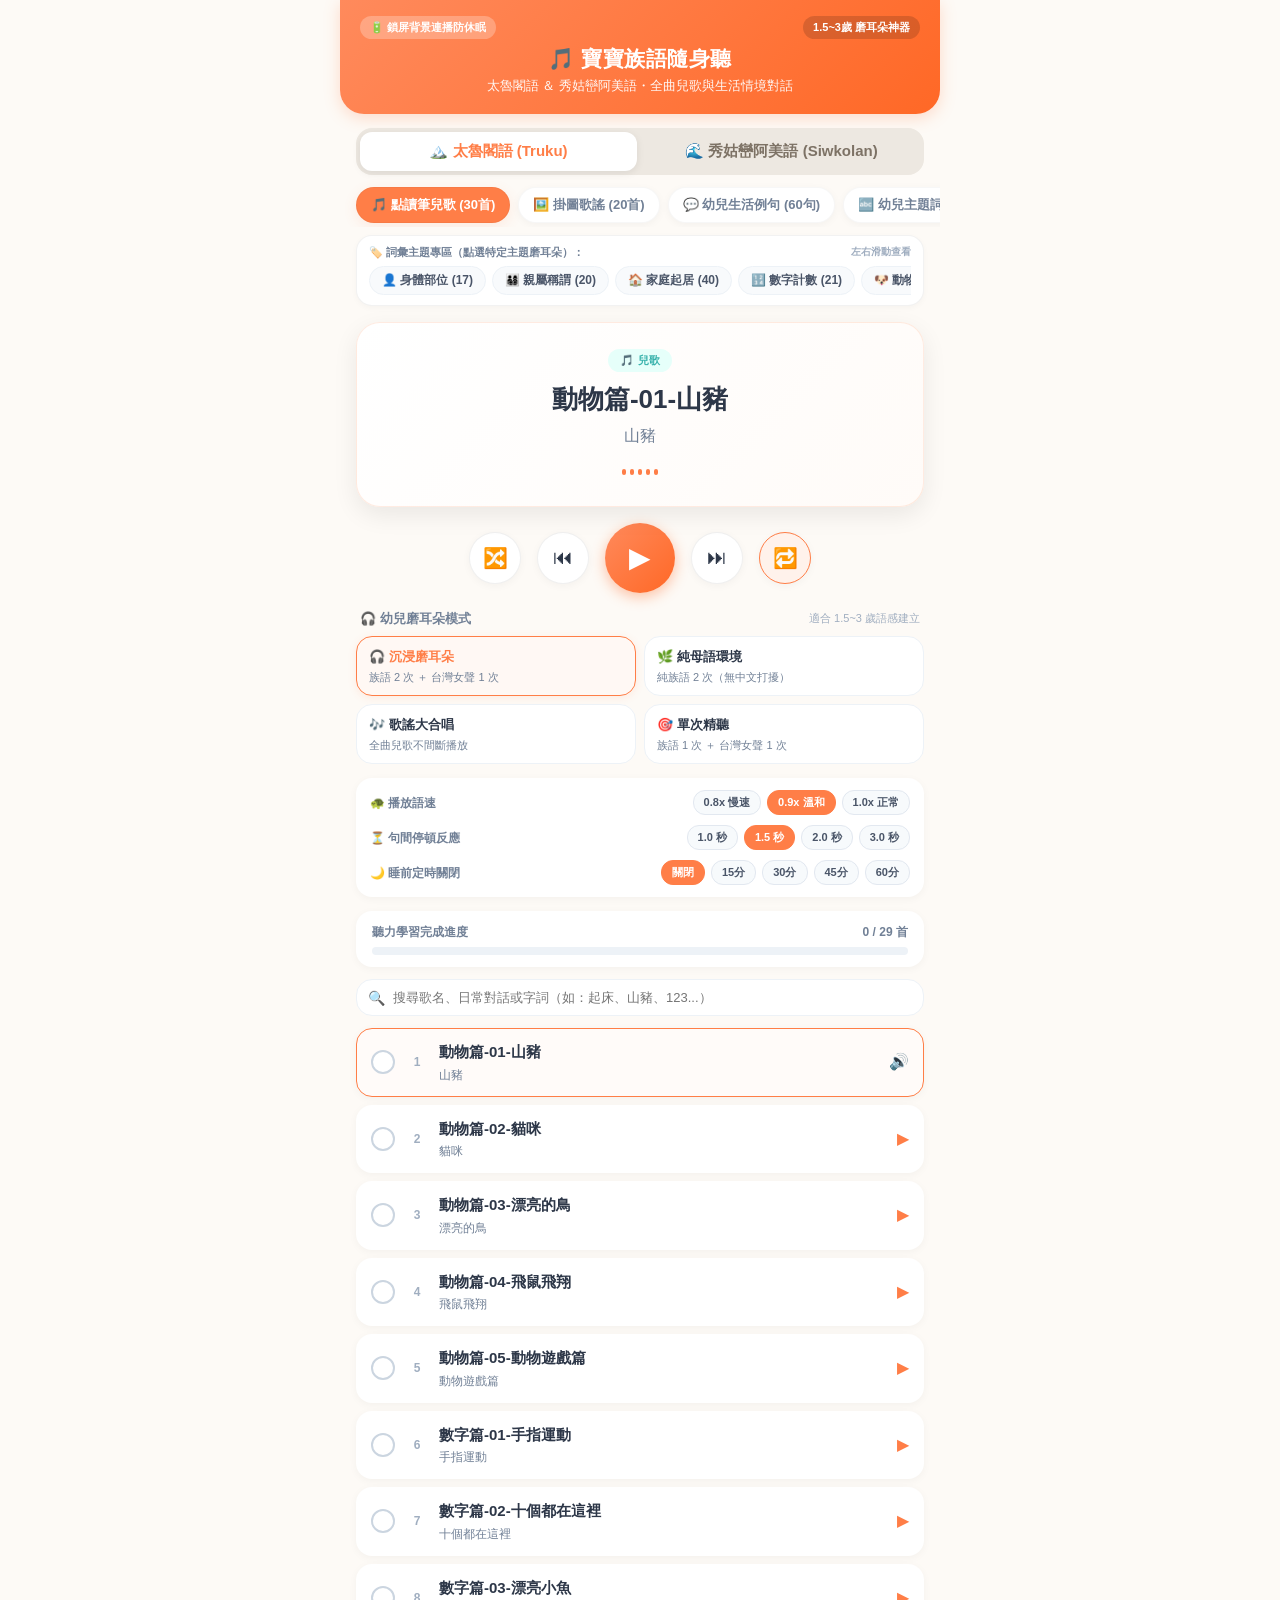
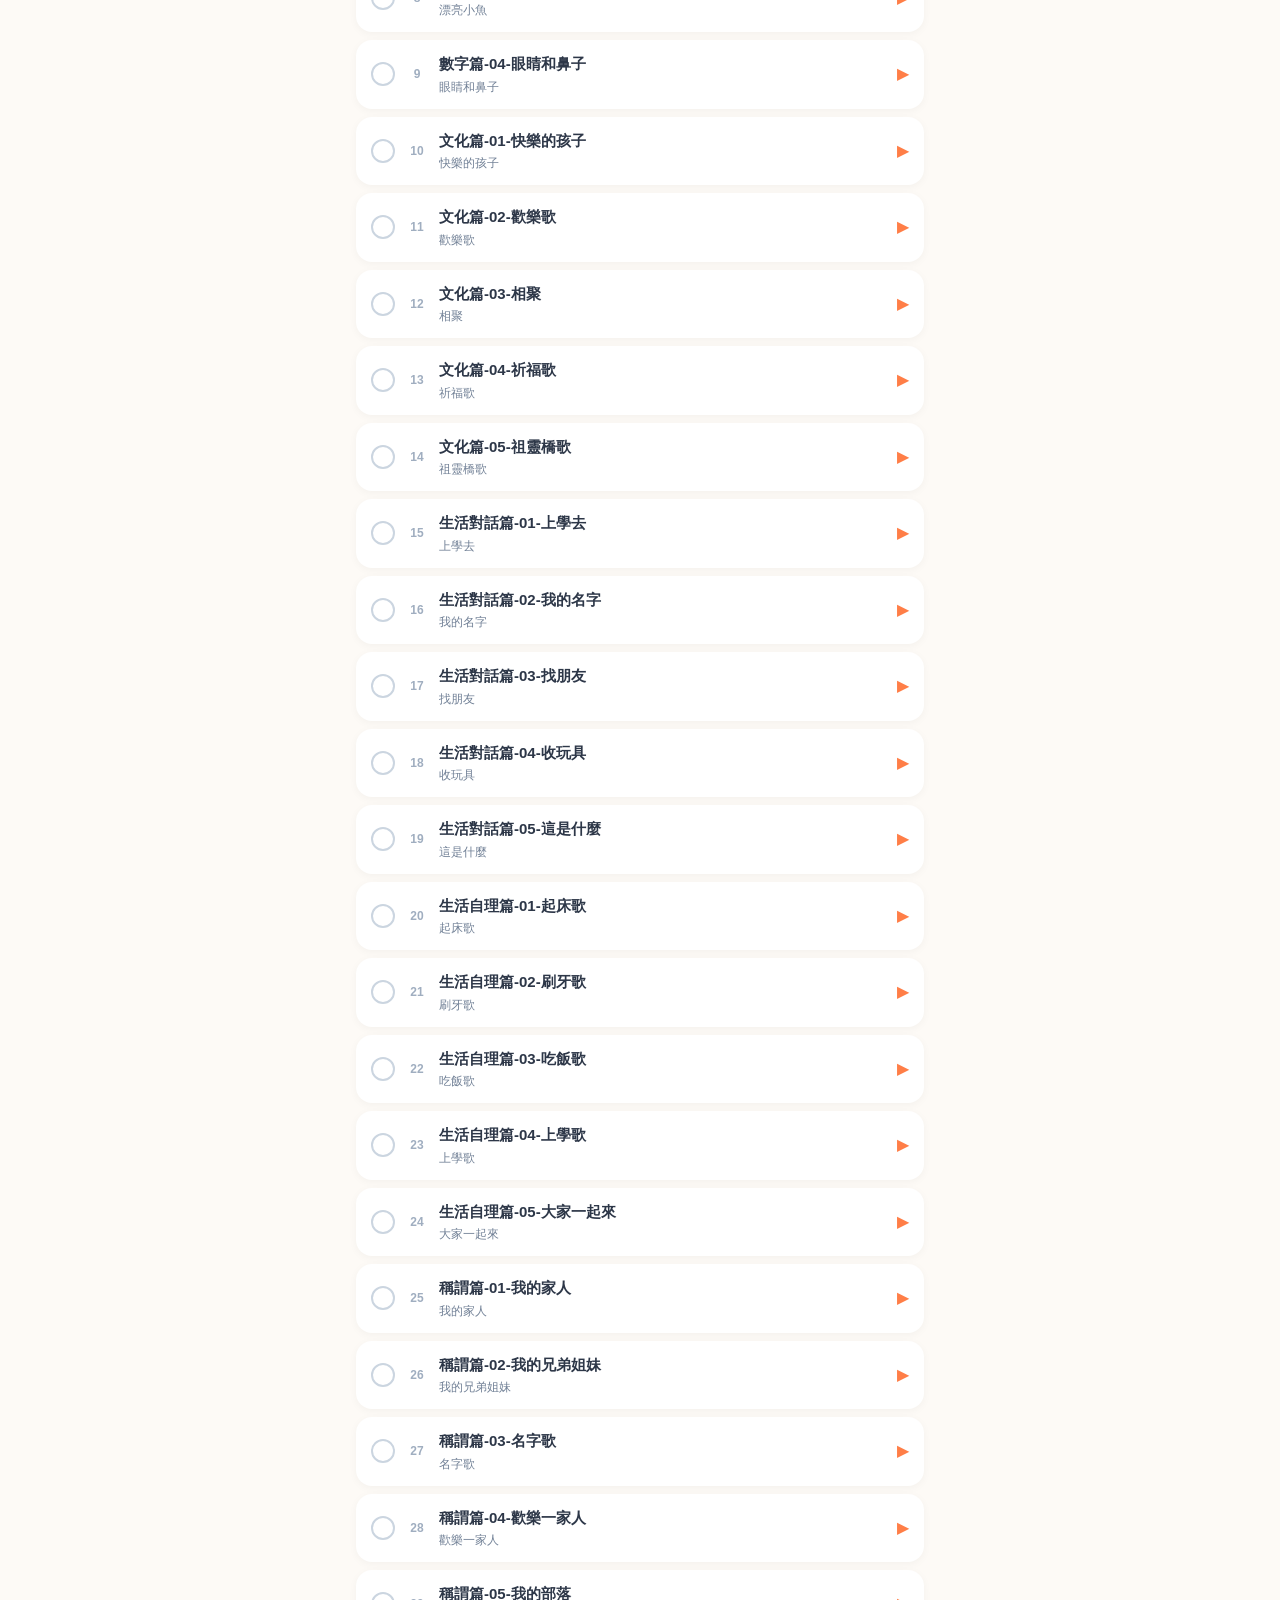
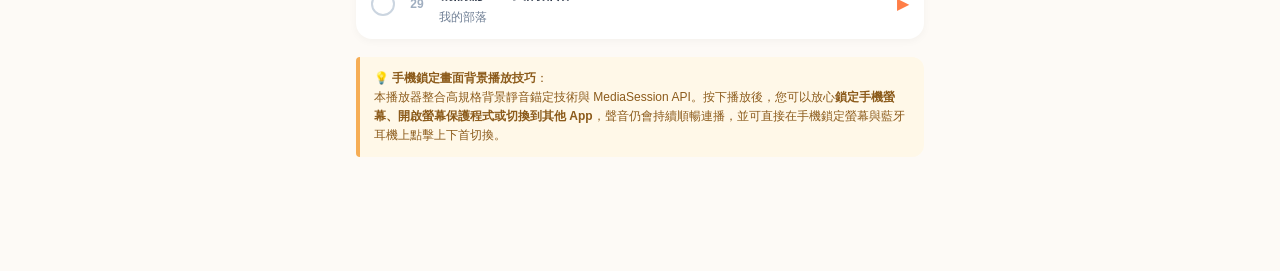
==== index_bundle.html @ e827512a "feat: 全面升級阿美語發音為秀姑巒阿美語 (Siwkolan Amis) 並完成嚴格防混檢驗" ====
<!DOCTYPE html>
<html lang="zh-Hant">
<head>
  <meta charset="UTF-8">
  <meta name="viewport" content="width=device-width, initial-scale=1.0, maximum-scale=1.0, user-scalable=no, viewport-fit=cover">
  <title>寶寶族語隨身聽 - 太魯閣語 ＆ 秀姑巒阿美語</title>
  <meta name="description" content="專為 1.5～3 歲幼兒打造的太魯閣語與秀姑巒阿美語聽力啟蒙隨身聽，支援手機鎖屏連續播放">
  <meta name="theme-color" content="#ff7e47">
  <meta name="apple-mobile-web-app-capable" content="yes">
  <meta name="apple-mobile-web-app-status-bar-style" content="black-translucent">
  <link rel="manifest" href="manifest.json">
  <link rel="icon" type="image/png" href="icons/icon-192.png">
  <link rel="apple-touch-icon" href="icons/icon-192.png">
  <style>
:root {
  --primary: #ff7e47;
  --primary-light: #fff2eb;
  --primary-hover: #ff6826;
  --secondary: #38b2ac;
  --secondary-light: #e6fffa;
  --accent: #f6ad55;
  --accent-yellow: #fefcbf;
  --bg: #fdfaf6;
  --card-bg: #ffffff;
  --text-main: #2d3748;
  --text-muted: #718096;
  --text-light: #a0aec0;
  --border-color: #edf2f7;
  --done-color: #48bb78;
  --shadow-sm: 0 2px 8px rgba(0, 0, 0, 0.04);
  --shadow-md: 0 4px 14px rgba(255, 126, 71, 0.12);
  --shadow-lg: 0 8px 24px rgba(0, 0, 0, 0.08);
  --radius-sm: 10px;
  --radius-md: 16px;
  --radius-lg: 24px;
}

* {
  box-sizing: border-box;
  margin: 0;
  padding: 0;
  -webkit-tap-highlight-color: transparent;
  user-select: none;
}

body {
  font-family: -apple-system, BlinkMacSystemFont, "Segoe UI", Roboto, "PingFang TC", "Microsoft JhengHei", sans-serif;
  background-color: var(--bg);
  color: var(--text-main);
  line-height: 1.5;
  padding-bottom: 90px;
}

.app-container {
  max-width: 600px;
  margin: 0 auto;
  min-height: 100vh;
  display: flex;
  flex-direction: column;
}

/* Header */
header {
  background: linear-gradient(135deg, #ff8a5c 0%, #ff6826 100%);
  color: white;
  padding: 16px 20px 18px;
  border-radius: 0 0 var(--radius-lg) var(--radius-lg);
  box-shadow: 0 4px 16px rgba(255, 126, 71, 0.25);
  text-align: center;
}

.header-top {
  display: flex;
  justify-content: space-between;
  align-items: center;
  margin-bottom: 4px;
}

.app-badge {
  background: rgba(255, 255, 255, 0.25);
  color: white;
  font-size: 11px;
  font-weight: bold;
  padding: 3px 10px;
  border-radius: 20px;
  display: inline-flex;
  align-items: center;
  gap: 4px;
}

header h1 {
  font-size: 21px;
  font-weight: 800;
  letter-spacing: 0.5px;
  margin-top: 2px;
}

header p {
  font-size: 13px;
  opacity: 0.95;
  margin-top: 2px;
}

/* Language Switcher */
.lang-selector {
  display: flex;
  margin: 14px 16px 0;
  background: #ede8e1;
  border-radius: var(--radius-md);
  padding: 4px;
  gap: 6px;
}

.lang-btn {
  flex: 1;
  border: none;
  background: transparent;
  padding: 10px 8px;
  border-radius: 12px;
  font-size: 15px;
  font-weight: 700;
  color: #7d7265;
  cursor: pointer;
  transition: all 0.2s ease;
  display: flex;
  align-items: center;
  justify-content: center;
  gap: 6px;
}

.lang-btn.active {
  background: white;
  color: var(--primary);
  box-shadow: 0 2px 8px rgba(0, 0, 0, 0.08);
}

/* Category Pills (Horizontal Scroll) */
.cat-scroll-container {
  display: flex;
  gap: 8px;
  overflow-x: auto;
  padding: 12px 16px 4px;
  scrollbar-width: none;
}

.cat-scroll-container::-webkit-scrollbar {
  display: none;
}

.cat-pill {
  flex-shrink: 0;
  border: none;
  background: white;
  color: var(--text-muted);
  font-size: 13px;
  font-weight: 600;
  padding: 8px 14px;
  border-radius: 20px;
  box-shadow: var(--shadow-sm);
  cursor: pointer;
  transition: all 0.2s ease;
  display: flex;
  align-items: center;
  gap: 4px;
  border: 1px solid rgba(0,0,0,0.03);
}

.cat-pill.active {
  background: var(--primary);
  color: white;
  box-shadow: var(--shadow-md);
}

/* Vocab Topics Bar */
.vocab-topics-box {
  margin: 8px 16px 4px;
  background: #ffffff;
  border-radius: var(--radius-md);
  padding: 8px 12px;
  box-shadow: 0 2px 6px rgba(0, 0, 0, 0.03);
  border: 1px solid rgba(0, 0, 0, 0.05);
}

.vocab-topics-header {
  font-size: 11px;
  font-weight: 700;
  color: var(--text-muted);
  margin-bottom: 6px;
  display: flex;
  align-items: center;
  justify-content: space-between;
}

.topic-scroll {
  display: flex;
  gap: 6px;
  overflow-x: auto;
  scrollbar-width: none;
  padding-bottom: 2px;
}

.topic-scroll::-webkit-scrollbar {
  display: none;
}

.topic-pill {
  flex-shrink: 0;
  border: 1px solid #edf2f7;
  background: #f8fafc;
  color: #4a5568;
  font-size: 12px;
  font-weight: 600;
  padding: 5px 12px;
  border-radius: 16px;
  cursor: pointer;
  transition: all 0.2s ease;
  white-space: nowrap;
  display: inline-flex;
  align-items: center;
  gap: 4px;
}

.topic-pill:hover {
  background: #edf2f7;
}

.topic-pill.active {
  background: #319795;
  border-color: #319795;
  color: white;
  box-shadow: 0 2px 8px rgba(49, 151, 149, 0.3);
}

/* Hero Player Card */
.hero-card {
  margin: 12px 16px 0;
  background: linear-gradient(135deg, #ffffff 0%, #fffbf8 100%);
  border-radius: var(--radius-lg);
  padding: 24px 20px;
  text-align: center;
  box-shadow: var(--shadow-lg);
  border: 1px solid rgba(255, 126, 71, 0.15);
  position: relative;
  overflow: hidden;
}

.hero-tag {
  display: inline-block;
  font-size: 11px;
  font-weight: 700;
  color: var(--secondary);
  background: var(--secondary-light);
  padding: 3px 12px;
  border-radius: 20px;
  margin-bottom: 10px;
}

.hero-title {
  font-size: 26px;
  font-weight: 800;
  color: var(--text-main);
  line-height: 1.35;
  word-break: break-word;
  min-height: 36px;
  display: flex;
  align-items: center;
  justify-content: center;
}

.hero-sub {
  font-size: 16px;
  font-weight: 500;
  color: #718096;
  margin-top: 6px;
  min-height: 24px;
}

.audio-pulse {
  display: flex;
  justify-content: center;
  align-items: center;
  gap: 4px;
  height: 20px;
  margin-top: 14px;
}

.pulse-bar {
  width: 4px;
  height: 6px;
  background: var(--primary);
  border-radius: 2px;
  transition: height 0.2s ease;
}

.hero-card.playing .pulse-bar:nth-child(1) { animation: bounce 0.8s ease infinite alternate; }
.hero-card.playing .pulse-bar:nth-child(2) { animation: bounce 0.6s ease infinite 0.2s alternate; }
.hero-card.playing .pulse-bar:nth-child(3) { animation: bounce 0.9s ease infinite 0.4s alternate; }
.hero-card.playing .pulse-bar:nth-child(4) { animation: bounce 0.7s ease infinite 0.1s alternate; }
.hero-card.playing .pulse-bar:nth-child(5) { animation: bounce 0.8s ease infinite 0.3s alternate; }

@keyframes bounce {
  0% { height: 4px; }
  100% { height: 20px; }
}

/* Controls */
.controls-main {
  display: flex;
  align-items: center;
  justify-content: center;
  gap: 16px;
  margin: 16px 16px 0;
}

.ctrl-btn {
  background: white;
  border: 1px solid rgba(0,0,0,0.06);
  border-radius: 50%;
  width: 52px;
  height: 52px;
  font-size: 20px;
  box-shadow: var(--shadow-sm);
  display: flex;
  align-items: center;
  justify-content: center;
  cursor: pointer;
  color: var(--text-main);
  transition: all 0.15s ease;
}

.ctrl-btn:active {
  transform: scale(0.92);
}

.ctrl-btn.play-btn {
  width: 70px;
  height: 70px;
  background: linear-gradient(135deg, #ff8a5c 0%, #ff6826 100%);
  color: white;
  font-size: 28px;
  box-shadow: 0 4px 14px rgba(255, 104, 38, 0.4);
  border: none;
}

.ctrl-btn.active {
  color: var(--primary);
  border-color: var(--primary);
  background: var(--primary-light);
}

/* Play Mode Selector */
.section-title {
  font-size: 13px;
  font-weight: 700;
  color: var(--text-muted);
  margin: 16px 20px 8px;
  display: flex;
  justify-content: space-between;
  align-items: center;
}

.mode-grid {
  display: grid;
  grid-template-columns: repeat(2, 1fr);
  gap: 8px;
  margin: 0 16px;
}

.mode-btn {
  background: white;
  border: 1px solid var(--border-color);
  border-radius: var(--radius-md);
  padding: 10px 12px;
  text-align: left;
  cursor: pointer;
  transition: all 0.2s ease;
}

.mode-btn.active {
  border-color: var(--primary);
  background: #fff8f4;
  box-shadow: 0 2px 8px rgba(255, 126, 71, 0.12);
}

.mode-title {
  font-size: 13px;
  font-weight: 700;
  color: var(--text-main);
  display: flex;
  align-items: center;
  gap: 4px;
}

.mode-btn.active .mode-title {
  color: var(--primary);
}

.mode-desc {
  font-size: 11px;
  color: var(--text-muted);
  margin-top: 2px;
}

/* Parameters Row (Speed, Gap, Sleep) */
.params-box {
  margin: 14px 16px 0;
  background: white;
  border-radius: var(--radius-md);
  padding: 12px 14px;
  box-shadow: var(--shadow-sm);
  display: flex;
  flex-direction: column;
  gap: 10px;
}

.param-row {
  display: flex;
  align-items: center;
  justify-content: space-between;
  font-size: 12px;
}

.param-label {
  color: var(--text-muted);
  font-weight: 600;
  display: flex;
  align-items: center;
  gap: 4px;
}

.pill-group {
  display: flex;
  gap: 6px;
}

.option-pill {
  border: 1px solid #e2e8f0;
  background: #f7fafc;
  color: #4a5568;
  font-size: 11px;
  font-weight: 700;
  padding: 4px 10px;
  border-radius: 12px;
  cursor: pointer;
  transition: all 0.15s ease;
}

.option-pill.active {
  background: var(--primary);
  color: white;
  border-color: var(--primary);
}

/* Progress & Playlist */
.progress-card {
  margin: 14px 16px 0;
  background: white;
  border-radius: var(--radius-md);
  padding: 12px 16px;
  box-shadow: var(--shadow-sm);
}

.progress-header {
  display: flex;
  justify-content: space-between;
  font-size: 12px;
  color: var(--text-muted);
  font-weight: 600;
  margin-bottom: 6px;
}

.progress-bar-bg {
  background: #edf2f7;
  border-radius: 10px;
  height: 8px;
  overflow: hidden;
}

.progress-bar-fill {
  background: var(--done-color);
  height: 100%;
  width: 0%;
  border-radius: 10px;
  transition: width 0.3s ease;
}

/* Search Bar */
.search-box {
  margin: 12px 16px 0;
  position: relative;
}

.search-input {
  width: 100%;
  background: white;
  border: 1px solid var(--border-color);
  border-radius: var(--radius-md);
  padding: 10px 14px 10px 36px;
  font-size: 13px;
  color: var(--text-main);
  outline: none;
}

.search-icon {
  position: absolute;
  left: 12px;
  top: 50%;
  transform: translateY(-50%);
  color: var(--text-light);
  font-size: 14px;
}

/* Playlist Items */
.playlist {
  margin: 12px 16px 0;
  display: flex;
  flex-direction: column;
  gap: 8px;
}

.track-item {
  display: flex;
  align-items: center;
  background: white;
  border-radius: var(--radius-md);
  padding: 12px 14px;
  box-shadow: var(--shadow-sm);
  gap: 12px;
  cursor: pointer;
  border: 1.5px solid transparent;
  transition: all 0.2s ease;
}

.track-item:active {
  background: #faf5f0;
}

.track-item.playing {
  border-color: var(--primary);
  background: #fffbf9;
}

.track-item.done {
  background: #f7fdf7;
}

.track-check {
  width: 24px;
  height: 24px;
  min-width: 24px;
  border-radius: 50%;
  border: 2px solid #cbd5e0;
  display: flex;
  align-items: center;
  justify-content: center;
  font-size: 12px;
  color: white;
  background: white;
}

.track-item.done .track-check {
  background: var(--done-color);
  border-color: var(--done-color);
}

.track-num {
  font-size: 12px;
  font-weight: 700;
  color: var(--text-light);
  width: 20px;
  text-align: center;
}

.track-info {
  flex: 1;
  min-width: 0;
}

.track-title {
  font-size: 15px;
  font-weight: 700;
  color: var(--text-main);
  white-space: nowrap;
  overflow: hidden;
  text-overflow: ellipsis;
}

.track-sub {
  font-size: 12px;
  color: var(--text-muted);
  margin-top: 2px;
  white-space: nowrap;
  overflow: hidden;
  text-overflow: ellipsis;
}

.track-play-icon {
  font-size: 16px;
  color: var(--primary);
}

/* Footer & Notice */
.notice-box {
  margin: 18px 16px 24px;
  background: #fff8e8;
  border-left: 4px solid #f6ad55;
  border-radius: 4px 12px 12px 4px;
  padding: 12px 14px;
  font-size: 12px;
  color: #8c5b1b;
  line-height: 1.6;
}

/* Floating Mini Bar (when scrolled) */
.mini-player {
  position: fixed;
  bottom: 0;
  left: 0;
  right: 0;
  background: rgba(255, 255, 255, 0.96);
  backdrop-filter: blur(10px);
  border-top: 1px solid var(--border-color);
  padding: 10px 16px;
  display: flex;
  align-items: center;
  justify-content: space-between;
  box-shadow: 0 -4px 16px rgba(0, 0, 0, 0.08);
  z-index: 100;
}

.mini-info {
  flex: 1;
  min-width: 0;
  margin-right: 12px;
}

.mini-title {
  font-size: 14px;
  font-weight: 700;
  white-space: nowrap;
  overflow: hidden;
  text-overflow: ellipsis;
}

.mini-sub {
  font-size: 11px;
  color: var(--text-muted);
  white-space: nowrap;
  overflow: hidden;
  text-overflow: ellipsis;
}

.mini-controls {
  display: flex;
  align-items: center;
  gap: 10px;
}

.mini-btn {
  background: transparent;
  border: none;
  font-size: 20px;
  color: var(--text-main);
  cursor: pointer;
}

.mini-btn.play {
  width: 40px;
  height: 40px;
  background: var(--primary);
  color: white;
  border-radius: 50%;
  font-size: 18px;
  display: flex;
  align-items: center;
  justify-content: center;
}

</style>
</head>
<body>

<div class="app-container">
  <!-- 頂部標頭 -->
  <header>
    <div class="header-top">
      <span class="app-badge">🔋 鎖屏背景連播防休眠</span>
      <span class="app-badge" style="background: rgba(0,0,0,0.15)">1.5~3歲 磨耳朵神器</span>
    </div>
    <h1>🎵 寶寶族語隨身聽</h1>
    <p>太魯閣語 ＆ 秀姑巒阿美語・全曲兒歌與生活情境對話</p>
  </header>

  <!-- 雙語切換 -->
  <div class="lang-selector">
    <button class="lang-btn active" data-lang="truku">🏔️ 太魯閣語 (Truku)</button>
    <button class="lang-btn" data-lang="amis">🌊 秀姑巒阿美語 (Siwkolan)</button>
  </div>

  <!-- 分類導航滑桿 -->
  <div class="cat-scroll-container">
    <button class="cat-pill active" data-cat="song_wawa">🎵 點讀筆兒歌 (30首)</button>
    <button class="cat-pill" data-cat="song_chart">🖼️ 掛圖歌謠 (20首)</button>
    <button class="cat-pill" data-cat="dialogues">💬 幼兒生活例句 (60句)</button>
    <button class="cat-pill" data-cat="vocab_all">🔤 幼兒主題詞彙 (210字)</button>
    <button class="cat-pill" data-cat="song_classic">📻 經典歌謠篇</button>
    <button class="cat-pill" data-cat="all">🌟 綜合大輪播</button>
  </div>

  <!-- 幼兒主題詞彙快選專區 -->
  <div class="vocab-topics-box">
    <div class="vocab-topics-header">
      <span>🏷️ 詞彙主題專區（點選特定主題磨耳朵）：</span>
      <span style="font-size:10px; color:#a0aec0;">左右滑動查看</span>
    </div>
    <div class="topic-scroll">
      <button class="topic-pill" data-cat="vocab_body">👤 身體部位 (17)</button>
      <button class="topic-pill" data-cat="vocab_family">👨‍👩‍👧‍👦 親屬稱謂 (20)</button>
      <button class="topic-pill" data-cat="vocab_daily">🏠 家庭起居 (40)</button>
      <button class="topic-pill" data-cat="vocab_number">🔢 數字計數 (21)</button>
      <button class="topic-pill" data-cat="vocab_animal">🐶 動物世界 (26)</button>
      <button class="topic-pill" data-cat="vocab_nature">🌿 自然飲食 (28)</button>
      <button class="topic-pill" data-cat="vocab_color">🎨 顏色形狀 (11)</button>
      <button class="topic-pill" data-cat="vocab_place">🚗 場所交通 (25)</button>
      <button class="topic-pill" data-cat="vocab_time">📅 時間月份 (22)</button>
      <button class="topic-pill" data-cat="vocab_all">🌟 全部詞彙 (210)</button>
    </div>
  </div>

  <!-- 當前播放主卡片 -->
  <div class="hero-card" id="heroCard">
    <span class="hero-tag" id="heroTag">🎵 兒歌樂園</span>
    <div class="hero-title" id="heroTitle">載入中...</div>
    <div class="hero-sub" id="heroSub">點擊播放開始磨耳朵</div>
    <div class="audio-pulse">
      <div class="pulse-bar"></div>
      <div class="pulse-bar"></div>
      <div class="pulse-bar"></div>
      <div class="pulse-bar"></div>
      <div class="pulse-bar"></div>
    </div>
  </div>

  <!-- 主播放控制列 -->
  <div class="controls-main">
    <button class="ctrl-btn" id="shuffleBtn" title="隨機洗牌">🔀</button>
    <button class="ctrl-btn" id="prevBtn" title="上一首">⏮</button>
    <button class="ctrl-btn play-btn" id="playBtn" title="播放 / 暫停">▶</button>
    <button class="ctrl-btn" id="nextBtn" title="下一首">⏭</button>
    <button class="ctrl-btn active" id="loopBtn" title="整輪循環">🔁</button>
  </div>

  <!-- 幼兒磨耳朵模式選擇 -->
  <div class="section-title">
    <span>🎧 幼兒磨耳朵模式</span>
    <span style="font-size:11px; font-weight:normal; color:#a0aec0;">適合 1.5~3 歲語感建立</span>
  </div>
  <div class="mode-grid">
    <div class="mode-btn active" data-mode="repeat2_zh1">
      <div class="mode-title">🎧 沉浸磨耳朵</div>
      <div class="mode-desc">族語 2 次 ＋ 台灣女聲 1 次</div>
    </div>
    <div class="mode-btn" data-mode="indigenous_only">
      <div class="mode-title">🌿 純母語環境</div>
      <div class="mode-desc">純族語 2 次（無中文打擾）</div>
    </div>
    <div class="mode-btn" data-mode="song_continuous">
      <div class="mode-title">🎶 歌謠大合唱</div>
      <div class="mode-desc">全曲兒歌不間斷播放</div>
    </div>
    <div class="mode-btn" data-mode="repeat1_zh1">
      <div class="mode-title">🎯 單次精聽</div>
      <div class="mode-desc">族語 1 次 ＋ 台灣女聲 1 次</div>
    </div>
  </div>

  <!-- 聽力參數微調面板 -->
  <div class="params-box">
    <!-- 語速 -->
    <div class="param-row">
      <span class="param-label">🐢 播放語速</span>
      <div class="pill-group">
        <button class="option-pill speed-pill" data-speed="0.8">0.8x 慢速</button>
        <button class="option-pill speed-pill active" data-speed="0.9">0.9x 溫和</button>
        <button class="option-pill speed-pill" data-speed="1.0">1.0x 正常</button>
      </div>
    </div>
    <!-- 句間停頓 -->
    <div class="param-row">
      <span class="param-label">⏳ 句間停頓反應</span>
      <div class="pill-group">
        <button class="option-pill gap-pill" data-gap="1.0">1.0 秒</button>
        <button class="option-pill gap-pill active" data-gap="1.5">1.5 秒</button>
        <button class="option-pill gap-pill" data-gap="2.0">2.0 秒</button>
        <button class="option-pill gap-pill" data-gap="3.0">3.0 秒</button>
      </div>
    </div>
    <!-- 睡眠定時器 -->
    <div class="param-row">
      <span class="param-label">🌙 睡前定時關閉</span>
      <div class="pill-group">
        <button class="option-pill sleep-pill active" data-sleep="0">關閉</button>
        <button class="option-pill sleep-pill" data-sleep="15">15分</button>
        <button class="option-pill sleep-pill" data-sleep="30">30分</button>
        <button class="option-pill sleep-pill" data-sleep="45">45分</button>
        <button class="option-pill sleep-pill" data-sleep="60">60分</button>
      </div>
    </div>
  </div>

  <!-- 打卡進度條 -->
  <div class="progress-card">
    <div class="progress-header">
      <span>聽力學習完成進度</span>
      <span><strong id="doneCount">0</strong> / <span id="totalCount">0</span> 首</span>
    </div>
    <div class="progress-bar-bg">
      <div class="progress-bar-fill" id="progressFill"></div>
    </div>
  </div>

  <!-- 搜尋過濾框 -->
  <div class="search-box">
    <span class="search-icon">🔍</span>
    <input type="text" id="searchInput" class="search-input" placeholder="搜尋歌名、日常對話或字詞（如：起床、山豬、123...）">
  </div>

  <!-- 歌曲 / 句型列表 -->
  <div class="playlist" id="playlist"></div>

  <!-- 說明卡片 -->
  <div class="notice-box">
    💡 <strong>手機鎖定畫面背景播放技巧</strong>：<br>
    本播放器整合高規格背景靜音錨定技術與 MediaSession API。按下播放後，您可以放心<strong>鎖定手機螢幕、開啟螢幕保護程式或切換到其他 App</strong>，聲音仍會持續順暢連播，並可直接在手機鎖定螢幕與藍牙耳機上點擊上下首切換。
  </div>
</div>

<!-- 浮動迷你播放列 -->
<div class="mini-player" id="miniPlayer" style="display:none;">
  <div class="mini-info">
    <div class="mini-title" id="miniTitle">-</div>
    <div class="mini-sub" id="miniSub">-</div>
  </div>
  <div class="mini-controls">
    <button class="mini-btn" id="miniPrevBtn">⏮</button>
    <button class="mini-btn play" id="miniPlayBtn">▶</button>
    <button class="mini-btn" id="miniNextBtn">⏭</button>
  </div>
</div>

<!-- 模組化腳本 -->
<script>
/** 太魯閣語（Truku）幼兒聽力啟蒙海量資料庫 */
const TRUKU_DATA = {
  "lang": "truku",
  "langName": "太魯閣語",
  "wawa_songs": [
    {
      "id": "song_904",
      "tid": 904,
      "title": "動物篇-01-山豬",
      "sub": "山豬",
      "url": "https://web.klokah.tw/text/sound/904/89541.mp3",
      "type": "full_song",
      "lyrics": [
        {
          "ab": "bowyak bowyak suyang bi gupun su, paru gupun hungul bi suyang bi.",
          "ch": "山豬山豬你有漂亮的牙齒；牙齒大牙齒尖真是漂亮",
          "url": "https://web.klokah.tw/text/sound/904/14270.mp3"
        },
        {
          "ab": "bowyak bowyak suyang bi gupun su, paru gupun hungul bi suyang bi.",
          "ch": "山豬山豬你有漂亮的牙齒；牙齒大牙齒尖真是漂亮",
          "url": "https://web.klokah.tw/text/sound/904/16788.mp3"
        },
        {
          "ab": "bowyak bowyak suyang bi gupun su, paru gupun hungul bi suyang bi.",
          "ch": "山豬山豬你有漂亮的牙齒；牙齒大牙齒尖真是漂亮",
          "url": "https://web.klokah.tw/text/sound/904/16789.mp3"
        }
      ]
    },
    {
      "id": "song_905",
      "tid": 905,
      "title": "動物篇-02-貓咪",
      "sub": "貓咪",
      "url": "https://web.klokah.tw/text/sound/905/89542.mp3",
      "type": "full_song",
      "lyrics": [
        {
          "ab": "ngiyaw ngiyaw gaga su inu?",
          "ch": "貓咪貓咪，你在哪裡",
          "url": "https://web.klokah.tw/text/sound/905/14271.mp3"
        },
        {
          "ab": "gaga hini gaga hini, myaw myaw myaw myaw myaw.",
          "ch": "在這裡，喵喵喵喵喵",
          "url": "https://web.klokah.tw/text/sound/905/14272.mp3"
        },
        {
          "ab": "ngiyaw ngiyaw gaga su inu?",
          "ch": "貓咪貓咪，你在哪裡",
          "url": "https://web.klokah.tw/text/sound/905/14273.mp3"
        },
        {
          "ab": "gaga hini gaga hini, myaw myaw myaw myaw myaw.",
          "ch": "在這裡，喵喵喵喵喵",
          "url": "https://web.klokah.tw/text/sound/905/14274.mp3"
        }
      ]
    },
    {
      "id": "song_906",
      "tid": 906,
      "title": "動物篇-03-漂亮的鳥",
      "sub": "漂亮的鳥",
      "url": "https://web.klokah.tw/text/sound/906/89543.mp3",
      "type": "full_song",
      "lyrics": [
        {
          "ab": "suyang qbhni smkuxul bi skaya.",
          "ch": "漂亮的鳥，喜歡飛",
          "url": "https://web.klokah.tw/text/sound/906/14275.mp3"
        },
        {
          "ab": "mqaras mqaras bi kdjiyax.",
          "ch": "喜歡唱歌，每天都好快樂",
          "url": "https://web.klokah.tw/text/sound/906/14276.mp3"
        },
        {
          "ab": "suyang qbhni smkuxul bi skaya.",
          "ch": "漂亮的鳥，喜歡飛",
          "url": "https://web.klokah.tw/text/sound/906/14277.mp3"
        },
        {
          "ab": "mqaras mqaras bi kdjiyax.",
          "ch": "喜歡唱歌，每天都好快樂",
          "url": "https://web.klokah.tw/text/sound/906/14278.mp3"
        }
      ]
    },
    {
      "id": "song_907",
      "tid": 907,
      "title": "動物篇-04-飛鼠飛翔",
      "sub": "飛鼠飛翔",
      "url": "https://web.klokah.tw/text/sound/907/89544.mp3",
      "type": "full_song",
      "lyrics": [
        {
          "ab": "kingal rapit skaya wada muda dgiyaq.",
          "ch": "一隻飛鼠飛翔，通過樹林",
          "url": "https://web.klokah.tw/text/sound/907/14279.mp3"
        },
        {
          "ab": "wada mkaraw yayung mqaras ni mhulis.",
          "ch": "通過河流，高興笑起來",
          "url": "https://web.klokah.tw/text/sound/907/14280.mp3"
        },
        {
          "ab": "kingal rapit skaya wada muda dgiyaq.",
          "ch": "一隻飛鼠飛翔，通過樹林",
          "url": "https://web.klokah.tw/text/sound/907/14281.mp3"
        },
        {
          "ab": "wada mkaraw yayung mqaras ni mhulis.",
          "ch": "通過河流，高興笑起來",
          "url": "https://web.klokah.tw/text/sound/907/14282.mp3"
        }
      ]
    },
    {
      "id": "song_908",
      "tid": 908,
      "title": "動物篇-05-動物遊戲篇",
      "sub": "動物遊戲篇",
      "url": "https://web.klokah.tw/text/sound/908/14283.mp3",
      "type": "full_song",
      "lyrics": [
        {
          "ab": "Kingal sbirat riru ngungu na, dha birat tutuy balaw.",
          "ch": "一隻兔子尾巴搖呀搖，兩隻耳朵豎起來",
          "url": "https://web.klokah.tw/text/sound/908/14283.mp3"
        },
        {
          "ab": "Spat kaqay sburung, wada binaw wada binaw isu da.",
          "ch": "四隻腳呀跳呀跳，剪刀石頭布~看誰贏",
          "url": "https://web.klokah.tw/text/sound/908/14284.mp3"
        }
      ]
    },
    {
      "id": "song_899",
      "tid": 899,
      "title": "數字篇-01-手指運動",
      "sub": "手指運動",
      "url": "https://web.klokah.tw/text/sound/899/89545.mp3",
      "type": "full_song",
      "lyrics": [
        {
          "ab": "kingal dah tru spat rima tluling baga, mataru empitu maspat mangru maxal tluling baga.",
          "ch": "一個兩個三個四個五個手指頭，六個七個八個九個手指頭",
          "url": "https://web.klokah.tw/text/sound/899/14250.mp3"
        },
        {
          "ab": "maxal tluling baga tapaq tapaq baga, rima rima tluling baga mqara ta muyas.",
          "ch": "十個手指拍拍手，五個五個手指頭，大家一起來唱歌",
          "url": "https://web.klokah.tw/text/sound/899/14251.mp3"
        },
        {
          "ab": "kingal dah tru spat rima tluling baga, mataru empitu maspat mangru maxal tluling baga.",
          "ch": "一個兩個三個四個五個手指頭，六個七個八個九個手指頭",
          "url": "https://web.klokah.tw/text/sound/899/14252.mp3"
        },
        {
          "ab": "maxal tluling baga tapaq tapaq baga, rima rima tluling baga mqara ta muyas.",
          "ch": "十個手指拍拍手，五個五個手指頭，大家一起來唱歌",
          "url": "https://web.klokah.tw/text/sound/899/14253.mp3"
        }
      ]
    },
    {
      "id": "song_900",
      "tid": 900,
      "title": "數字篇-02-十個都在這裡",
      "sub": "十個都在這裡",
      "url": "https://web.klokah.tw/text/sound/900/89546.mp3",
      "type": "full_song",
      "lyrics": [
        {
          "ab": "kingal dha tru seejiq, spat rima mataru seejiq.",
          "ch": "一個兩個三個人，四個五個六個人",
          "url": "https://web.klokah.tw/text/sound/900/14254.mp3"
        },
        {
          "ab": "empitu maspat mngri seejiq, maxal seejiq gaga hini.",
          "ch": "七個八個九個人，十個都在這裡",
          "url": "https://web.klokah.tw/text/sound/900/14255.mp3"
        },
        {
          "ab": "kingal dha tru seejiq, spat rima mataru seejiq.",
          "ch": "一個兩個三個人，四個五個六個人",
          "url": "https://web.klokah.tw/text/sound/900/14256.mp3"
        },
        {
          "ab": "empitu maspat mngri seejiq, maxal seejiq gaga hini.",
          "ch": "七個八個九個人，十個都在這裡",
          "url": "https://web.klokah.tw/text/sound/900/14257.mp3"
        }
      ]
    },
    {
      "id": "song_901",
      "tid": 901,
      "title": "數字篇-03-漂亮小魚",
      "sub": "漂亮小魚",
      "url": "https://web.klokah.tw/text/sound/901/89547.mp3",
      "type": "full_song",
      "lyrics": [
        {
          "ab": "piya qsurux? piya qsurux? rima qsurux rima qsurux.",
          "ch": "多少條魚？五條魚",
          "url": "https://web.klokah.tw/text/sound/901/14258.mp3"
        },
        {
          "ab": "dha ka empurah tru ka embanahm suyang bi suyang bi.",
          "ch": "兩條黃色，三條紅色，真漂亮",
          "url": "https://web.klokah.tw/text/sound/901/14259.mp3"
        },
        {
          "ab": "piya qsurux? piya qsurux? rima qsurux rima qsurux.",
          "ch": "多少條魚？五條魚",
          "url": "https://web.klokah.tw/text/sound/901/14260.mp3"
        },
        {
          "ab": "dha ka empurah tru ka embanahm suyang bi suyang bi.",
          "ch": "兩條黃色，三條紅色，真漂亮",
          "url": "https://web.klokah.tw/text/sound/901/14261.mp3"
        }
      ]
    },
    {
      "id": "song_902",
      "tid": 902,
      "title": "數字篇-04-眼睛和鼻子",
      "sub": "眼睛和鼻子",
      "url": "https://web.klokah.tw/text/sound/902/89548.mp3",
      "type": "full_song",
      "lyrics": [
        {
          "ab": "niqan piya dowriq su? niqan dha dowriq mu niqan piya quwaq su? niqan kingal quwaq mu.",
          "ch": "你有幾個眼睛？我有兩個眼睛；你有幾個嘴巴？我有一個嘴巴",
          "url": "https://web.klokah.tw/text/sound/902/14262.mp3"
        },
        {
          "ab": "niqan dha dowriq mu, niqan kingal quwaq mu, tduwa qmita ka dowriq tdu wa mkan ka quwaq.",
          "ch": "我有一個眼睛兩個嘴巴，眼睛可以看，嘴巴可以吃",
          "url": "https://web.klokah.tw/text/sound/902/14263.mp3"
        },
        {
          "ab": "niqan piya dowriq su? niqan dha dowriq mu niqan piya quwaq su? niqan kingal quwaq mu.",
          "ch": "你有幾個眼睛？我有兩個眼睛；你有幾個嘴巴？我有一個嘴巴",
          "url": "https://web.klokah.tw/text/sound/902/14264.mp3"
        },
        {
          "ab": "niqan dha dowriq mu, niqan kingal quwaq mu, tduwa qmita ka dowriq tdu wa mkan ka quwaq.",
          "ch": "我有一個眼睛兩個嘴巴，眼睛可以看，嘴巴可以吃",
          "url": "https://web.klokah.tw/text/sound/902/14265.mp3"
        }
      ]
    },
    {
      "id": "song_889",
      "tid": 889,
      "title": "文化篇-01-快樂的孩子",
      "sub": "快樂的孩子",
      "url": "https://web.klokah.tw/text/sound/889/87162.mp3",
      "type": "full_song",
      "lyrics": [
        {
          "ab": "kana laqi Truku.",
          "ch": "太魯閣族的小孩",
          "url": "https://web.klokah.tw/text/sound/889/14212.mp3"
        },
        {
          "ab": "smkuxul bi muyas ha, smkuxul mgril uri.",
          "ch": "喜歡唱歌，也喜歡跳舞",
          "url": "https://web.klokah.tw/text/sound/889/14213.mp3"
        },
        {
          "ab": "kana laqi Truku.",
          "ch": "太魯閣族的小孩",
          "url": "https://web.klokah.tw/text/sound/889/14214.mp3"
        },
        {
          "ab": "smkuxul bi muyas ha, smkuxul mgril uri.",
          "ch": "喜歡唱歌，也喜歡跳舞",
          "url": "https://web.klokah.tw/text/sound/889/14215.mp3"
        }
      ]
    },
    {
      "id": "song_890",
      "tid": 890,
      "title": "文化篇-02-歡樂歌",
      "sub": "歡樂歌",
      "url": "https://web.klokah.tw/text/sound/890/14216.mp3",
      "type": "full_song",
      "lyrics": [
        {
          "ab": "suyang bi jiyax sayang, plukus ta lukus Truku.",
          "ch": "今天是美好的日子，穿著傳統的服飾",
          "url": "https://web.klokah.tw/text/sound/890/14216.mp3"
        },
        {
          "ab": "supu ta mqaras, supu muyas.",
          "ch": "快樂來到慶典，大家歡唱到天明",
          "url": "https://web.klokah.tw/text/sound/890/14217.mp3"
        },
        {
          "ab": "rimuy rimuy rimuy maku wah!",
          "ch": "嗨喲伊喲伊喲哼嗨喲！",
          "url": "https://web.klokah.tw/text/sound/890/14218.mp3"
        },
        {
          "ab": "rimuy rimuy rimuy maku wah!",
          "ch": "嗨喲伊喲伊喲哼嗨喲！",
          "url": "https://web.klokah.tw/text/sound/890/14221.mp3"
        }
      ]
    },
    {
      "id": "song_891",
      "tid": 891,
      "title": "文化篇-03-相聚",
      "sub": "相聚",
      "url": "https://web.klokah.tw/text/sound/891/14222.mp3",
      "type": "full_song",
      "lyrics": [
        {
          "ab": "kana mswai iyah kana suyang bi qtaan ka lukus kuyus ni.",
          "ch": "兄弟姊妹們大家一起來，女生的衣服真美麗",
          "url": "https://web.klokah.tw/text/sound/891/14222.mp3"
        },
        {
          "ab": "suyang bi bhangan hngng snwa, psupu ta mqaras kdjiyax.",
          "ch": "男生的歌聲真是好聽，每次的相聚真是快樂",
          "url": "https://web.klokah.tw/text/sound/891/14223.mp3"
        },
        {
          "ab": "kana mswai iyah kana suyang bi qtaan ka lukus kuyus ni.",
          "ch": "兄弟姊妹們大家一起來，女生的衣服真美麗",
          "url": "https://web.klokah.tw/text/sound/891/14224.mp3"
        },
        {
          "ab": "suyang bi bhangan hngng snwa, psupu ta mqaras kdjiyax.",
          "ch": "男生的歌聲真是好聽，每次的相聚真是快樂",
          "url": "https://web.klokah.tw/text/sound/891/14225.mp3"
        }
      ]
    },
    {
      "id": "song_892",
      "tid": 892,
      "title": "文化篇-04-祈福歌",
      "sub": "祈福歌",
      "url": "https://web.klokah.tw/text/sound/892/14226.mp3",
      "type": "full_song",
      "lyrics": [
        {
          "ab": "masu masu suyang bi uqun! sbiki malu bi sbigay.",
          "ch": "小米小米營養又美味，檳榔檳榔最佳的賀禮",
          "url": "https://web.klokah.tw/text/sound/892/14226.mp3"
        },
        {
          "ab": "sinaw sinaw sbgay utux ta, kika empsblaqi biknan.",
          "ch": "酒阿酒啊祭祀祈福，大家平安又快樂",
          "url": "https://web.klokah.tw/text/sound/892/14227.mp3"
        },
        {
          "ab": "masu masu suyang bi uqun! sbiki malu bi sbigay.",
          "ch": "小米小米營養又美味，檳榔檳榔最佳的賀禮",
          "url": "https://web.klokah.tw/text/sound/892/14228.mp3"
        },
        {
          "ab": "sinaw sinaw sbgay utux ta, kika empsblaqi biknan.",
          "ch": "酒阿酒啊祭祀祈福，大家平安又快樂",
          "url": "https://web.klokah.tw/text/sound/892/14229.mp3"
        }
      ]
    },
    {
      "id": "song_893",
      "tid": 893,
      "title": "文化篇-05-祖靈橋歌",
      "sub": "祖靈橋歌",
      "url": "https://web.klokah.tw/text/sound/893/14230.mp3",
      "type": "full_song",
      "lyrics": [
        {
          "ab": "hakaw utux suyang bi ham gaga hiya rudan taha.",
          "ch": "彩虹橋好漂亮，我們的祖先在那裡",
          "url": "https://web.klokah.tw/text/sound/893/14230.mp3"
        },
        {
          "ab": "seejiq Truku mowsa ta kana, lita lita lita lita kmbiyax ta bi ha.",
          "ch": "我們全部的太魯閣人，走吧走吧走吧，我們一起加油",
          "url": "https://web.klokah.tw/text/sound/893/14231.mp3"
        }
      ]
    },
    {
      "id": "song_894",
      "tid": 894,
      "title": "生活對話篇-01-上學去",
      "sub": "上學去",
      "url": "https://web.klokah.tw/text/sound/894/97095.mp3",
      "type": "full_song",
      "lyrics": [
        {
          "ab": "iyah iyah iyah iyah jita jita jita ptasan, pduy pduy ta baga muyas ta ni grig ta han.",
          "ch": "來呀來呀我們一起去上學，來呀手牽手，唱唱歌跳跳舞",
          "url": "https://web.klokah.tw/text/sound/894/14232.mp3"
        },
        {
          "ab": "muyas ta grig ta han, jita mqaras ptasan.",
          "ch": "唱唱歌跳跳舞，我們快樂上學",
          "url": "https://web.klokah.tw/text/sound/894/14233.mp3"
        },
        {
          "ab": "iyah iyah iyah iyah jita jita jita ptasan, pduy pduy ta baga muyas ta ni grig ta han.",
          "ch": "來呀來呀我們一起去上學，來呀手牽手，唱唱歌跳跳舞",
          "url": "https://web.klokah.tw/text/sound/894/14234.mp3"
        },
        {
          "ab": "muyas ta grig ta han, jita mqaras ptasan.",
          "ch": "唱唱歌跳跳舞，我們快樂上學",
          "url": "https://web.klokah.tw/text/sound/894/14235.mp3"
        }
      ]
    },
    {
      "id": "song_895",
      "tid": 895,
      "title": "生活對話篇-02-我的名字",
      "sub": "我的名字",
      "url": "https://web.klokah.tw/text/sound/895/97096.mp3",
      "type": "full_song",
      "lyrics": [
        {
          "ab": "embiiyah ta kana wah! hangan mu o Icyang wah, ima ka hangan su hug?",
          "ch": "大家好，我的名是叫Icyang，你叫什麼名字呢？",
          "url": "https://web.klokah.tw/text/sound/895/14236.mp3"
        },
        {
          "ab": "rngagi rngagi ku, hangan mu o watan wah!",
          "ch": "請你請你告訴我，我的名字是Watan",
          "url": "https://web.klokah.tw/text/sound/895/14237.mp3"
        },
        {
          "ab": "embiiyah ta kana wah! hangan mu o Icyang wah, ima ka hangan su hug?",
          "ch": "大家好，我的名是叫Icyang，你叫什麼名字呢？",
          "url": "https://web.klokah.tw/text/sound/895/14238.mp3"
        },
        {
          "ab": "rngagi rngagi ku, hangan mu o watan wah!",
          "ch": "請你請你告訴我，我的名字是Watan",
          "url": "https://web.klokah.tw/text/sound/895/14239.mp3"
        }
      ]
    },
    {
      "id": "song_896",
      "tid": 896,
      "title": "生活對話篇-03-找朋友",
      "sub": "找朋友",
      "url": "https://web.klokah.tw/text/sound/896/97098.mp3",
      "type": "full_song",
      "lyrics": [
        {
          "ab": "kingal dha tru spat gaga inu lupung mu?",
          "ch": "1234，我的朋友在哪裡",
          "url": "https://web.klokah.tw/text/sound/896/14240.mp3"
        },
        {
          "ab": "ga hini ga hini, gaga hi ni lupung mu.",
          "ch": "在這裡，我的朋友在這裡",
          "url": "https://web.klokah.tw/text/sound/896/14241.mp3"
        },
        {
          "ab": "kingal dha tru spat gaga inu lupung mu?",
          "ch": "1234，我的朋友在哪裡",
          "url": "https://web.klokah.tw/text/sound/896/14242.mp3"
        },
        {
          "ab": "ga hini ga hini, gaga hi ni lupung mu.",
          "ch": "在這裡，我的朋友在這裡",
          "url": "https://web.klokah.tw/text/sound/896/14243.mp3"
        }
      ]
    },
    {
      "id": "song_897",
      "tid": 897,
      "title": "生活對話篇-04-收玩具",
      "sub": "收玩具",
      "url": "https://web.klokah.tw/text/sound/897/97099.mp3",
      "type": "full_song",
      "lyrics": [
        {
          "ab": "lqlaqi iyah hini, malu balay hrpasan.",
          "ch": "小朋友過來玩玩具，真好玩啊我喜歡",
          "url": "https://web.klokah.tw/text/sound/897/14244.mp3"
        },
        {
          "ab": "mnduwa ka smku, nhari nhari trima baga.",
          "ch": "收拾玩具好習慣，快快來洗洗手",
          "url": "https://web.klokah.tw/text/sound/897/14245.mp3"
        },
        {
          "ab": "lqlaqi iyah hini, malu balay hrpasan.",
          "ch": "小朋友過來玩玩具，真好玩啊我喜歡",
          "url": "https://web.klokah.tw/text/sound/897/14246.mp3"
        },
        {
          "ab": "mnduwa ka smku, nhari nhari trima baga.",
          "ch": "收拾玩具好習慣，快快來洗洗手",
          "url": "https://web.klokah.tw/text/sound/897/14247.mp3"
        }
      ]
    },
    {
      "id": "song_898",
      "tid": 898,
      "title": "生活對話篇-05-這是什麼",
      "sub": "這是什麼",
      "url": "https://web.klokah.tw/text/sound/898/14248.mp3",
      "type": "full_song",
      "lyrics": [
        {
          "ab": "manu ka bhgay bi? cvimu ni huda ha, manu ka mqurug bi? idas ni duhung ha.",
          "ch": "什麼東西白又白？鹽巴和雪；什麼東西圓又圓？月亮和雪",
          "url": "https://web.klokah.tw/text/sound/898/14248.mp3"
        },
        {
          "ab": "manu ka bbaraw bi? sneunux bubu mu, ima ka seejiq bi? bubu mu ka seejiq bi, wis wis wis wis .",
          "ch": "什麼東西長又長？媽媽的頭髮；誰最美麗？我的媽媽最美麗",
          "url": "https://web.klokah.tw/text/sound/898/14249.mp3"
        }
      ]
    },
    {
      "id": "song_879",
      "tid": 879,
      "title": "生活自理篇-01-起床歌",
      "sub": "起床歌",
      "url": "https://web.klokah.tw/text/sound/879/86414.mp3",
      "type": "full_song",
      "lyrics": [
        {
          "ab": "tutuy! tutuy! nhari nahri tutuy da!",
          "ch": "起床了！起床了！快快快快起床了！",
          "url": "https://web.klokah.tw/text/sound/879/14172.mp3"
        },
        {
          "ab": "mlukus lukus mkaraw srakaw kika balay bi.",
          "ch": "穿好衣服，整理棉被，我是好寶寶",
          "url": "https://web.klokah.tw/text/sound/879/14173.mp3"
        },
        {
          "ab": "tutuy! tutuy! nhari nahri tutuy da!",
          "ch": "起床了！起床了！快快快快起床了！",
          "url": "https://web.klokah.tw/text/sound/879/14174.mp3"
        },
        {
          "ab": "mlukus lukus mkaraw srakaw kika balay bi.",
          "ch": "穿好衣服，整理棉被，我是好寶寶",
          "url": "https://web.klokah.tw/text/sound/879/14175.mp3"
        }
      ]
    },
    {
      "id": "song_880",
      "tid": 880,
      "title": "生活自理篇-02-刷牙歌",
      "sub": "刷牙歌",
      "url": "https://web.klokah.tw/text/sound/880/86415.mp3",
      "type": "full_song",
      "lyrics": [
        {
          "ab": "Swa swa swa swa swa swa sm-gus gupun, baraw swa swa truma swa swa ra ra ra.",
          "ch": "刷刷刷刷刷刷刷，一起來刷牙，上面刷刷下面刷刷，拉拉拉",
          "url": "https://web.klokah.tw/text/sound/880/14176.mp3"
        },
        {
          "ab": "Iril swa swa na-rat swa swa kulu kulu lu, embhgay gupun embhgay gupun baay bi.",
          "ch": "左邊刷刷右邊刷刷咕嚕嚕嚕嚕，牙齒潔白真正好",
          "url": "https://web.klokah.tw/text/sound/880/14177.mp3"
        },
        {
          "ab": "Swa swa swa swa swa swa sm-gus gupun, baraw swa swa truma swa swa ra ra ra.",
          "ch": "刷刷刷刷刷刷刷，一起來刷牙，上面刷刷下面刷刷，拉拉拉",
          "url": "https://web.klokah.tw/text/sound/880/14178.mp3"
        },
        {
          "ab": "Iril swa swa na-rat swa swa kulu kulu lu, embhgay gupun embhgay gupun baay bi.",
          "ch": "左邊刷刷右邊刷刷咕嚕嚕嚕嚕，牙齒潔白真正好",
          "url": "https://web.klokah.tw/text/sound/880/14179.mp3"
        }
      ]
    },
    {
      "id": "song_882",
      "tid": 882,
      "title": "生活自理篇-03-吃飯歌",
      "sub": "吃飯歌",
      "url": "https://web.klokah.tw/text/sound/882/86416.mp3",
      "type": "full_song",
      "lyrics": [
        {
          "ab": "mkan nhapuy mkan nhapuy psupu ta mkan ha, idaw Amu pajiq Amu sbrax hiyi ta.",
          "ch": "吃飯吃飯來吃飯，吃飯吃菜身體健康",
          "url": "https://web.klokah.tw/text/sound/882/14184.mp3"
        },
        {
          "ab": "mkan nhapuy mkan nhapuy psupu ta mkan ha, idaw Amu pajiq Amu sbrax hiyi ta.",
          "ch": "吃飯吃飯來吃飯，吃飯吃菜身體健康",
          "url": "https://web.klokah.tw/text/sound/882/14185.mp3"
        },
        {
          "ab": "mkan nhapuy mkan nhapuy psupu ta mkan ha, idaw Amu pajiq Amu sbrax hiyi ta.",
          "ch": "吃飯吃飯來吃飯，吃飯吃菜身體健康",
          "url": "https://web.klokah.tw/text/sound/882/14186.mp3"
        },
        {
          "ab": "mkan nhapuy mkan nhapuy psupu ta mkan ha, idaw Amu pajiq Amu sbrax hiyi ta.",
          "ch": "吃飯吃飯來吃飯，吃飯吃菜身體健康",
          "url": "https://web.klokah.tw/text/sound/882/14187.mp3"
        }
      ]
    },
    {
      "id": "song_881",
      "tid": 881,
      "title": "生活自理篇-04-上學歌",
      "sub": "上學歌",
      "url": "https://web.klokah.tw/text/sound/881/86417.mp3",
      "type": "full_song",
      "lyrics": [
        {
          "ab": "jita jita da psupu ta pduuy baga.",
          "ch": "走走走走走，我們小手拉小手",
          "url": "https://web.klokah.tw/text/sound/881/14180.mp3"
        },
        {
          "ab": "jta jita da jita ptasan da.",
          "ch": "走走走走走，一同去上學",
          "url": "https://web.klokah.tw/text/sound/881/14181.mp3"
        },
        {
          "ab": "jita jita da psupu ta pduuy baga.",
          "ch": "走走走走走，我們小手拉小手",
          "url": "https://web.klokah.tw/text/sound/881/14182.mp3"
        },
        {
          "ab": "jta jita da jita ptasan da.",
          "ch": "走走走走走，一同去上學",
          "url": "https://web.klokah.tw/text/sound/881/14183.mp3"
        }
      ]
    },
    {
      "id": "song_883",
      "tid": 883,
      "title": "生活自理篇-05-大家一起來",
      "sub": "大家一起來",
      "url": "https://web.klokah.tw/text/sound/883/14188.mp3",
      "type": "full_song",
      "lyrics": [
        {
          "ab": "laqi laqi iyah hini, mkan idaw masu.",
          "ch": "小朋友，過來這裡吃飯",
          "url": "https://web.klokah.tw/text/sound/883/14188.mp3"
        },
        {
          "ab": "kingal dha tru spat supu miyah kana.",
          "ch": "一、二、三、四，大家一起來",
          "url": "https://web.klokah.tw/text/sound/883/14189.mp3"
        },
        {
          "ab": "laqi laqi iyah hini, mkan idaw masu.",
          "ch": "小朋友，過來這裡吃飯",
          "url": "https://web.klokah.tw/text/sound/883/14190.mp3"
        },
        {
          "ab": "kingal dha tru spat supu miyah kana.",
          "ch": "一、二、三、四，大家一起來",
          "url": "https://web.klokah.tw/text/sound/883/14191.mp3"
        }
      ]
    },
    {
      "id": "song_884",
      "tid": 884,
      "title": "稱謂篇-01-我的家人",
      "sub": "我的家人",
      "url": "https://web.klokah.tw/text/sound/884/86418.mp3",
      "type": "full_song",
      "lyrics": [
        {
          "ab": "piya hiyi ka sapah su rima hiyi seejiq piya hiyi ka m-sawyi su? spat mswayi hiya.",
          "ch": "你家有幾個人？有五個；你有幾個兄弟姊妹？三個",
          "url": "https://web.klokah.tw/text/sound/884/14192.mp3"
        },
        {
          "ab": "qbsuran hi ya swayi mu pqaras kdjiyax.",
          "ch": "他是我兄弟，他是我姊妹，快樂在一起",
          "url": "https://web.klokah.tw/text/sound/884/14193.mp3"
        },
        {
          "ab": "piya hiyi ka sapah su rima hiyi seejiq piya hiyi ka m-sawyi su? spat mswayi hiya.",
          "ch": "你家有幾個人？有五個；你有幾個兄弟姊妹？三個",
          "url": "https://web.klokah.tw/text/sound/884/14194.mp3"
        },
        {
          "ab": "qbsuran hi ya swayi mu pqaras kdjiyax.",
          "ch": "他是我兄弟，他是我姊妹，快樂在一起",
          "url": "https://web.klokah.tw/text/sound/884/14195.mp3"
        }
      ]
    },
    {
      "id": "song_885",
      "tid": 885,
      "title": "稱謂篇-02-我的兄弟姐妹",
      "sub": "我的兄弟姐妹",
      "url": "https://web.klokah.tw/text/sound/885/86420.mp3",
      "type": "full_song",
      "lyrics": [
        {
          "ab": "pduuy baga mswayi ta paq ba ga ptapaq.",
          "ch": "手牽手阿兄弟姊妹，拍拍手啊",
          "url": "https://web.klokah.tw/text/sound/885/14196.mp3"
        },
        {
          "ab": "supu ta mqaras psu pu ta mqaras dawin.",
          "ch": "兄弟姊妹相親相愛在一起",
          "url": "https://web.klokah.tw/text/sound/885/14197.mp3"
        },
        {
          "ab": "pduuy baga mswayi ta paq Ba ga ptapaq.",
          "ch": "手牽手阿兄弟姊妹，拍拍手啊",
          "url": "https://web.klokah.tw/text/sound/885/14198.mp3"
        },
        {
          "ab": "supu ta mqaras psu pu ta mqaras dawin.",
          "ch": "兄弟姊妹相親相愛在一起",
          "url": "https://web.klokah.tw/text/sound/885/14199.mp3"
        }
      ]
    },
    {
      "id": "song_886",
      "tid": 886,
      "title": "稱謂篇-03-名字歌",
      "sub": "名字歌",
      "url": "https://web.klokah.tw/text/sound/886/14200.mp3",
      "type": "full_song",
      "lyrics": [
        {
          "ab": "ima hangan su? ima hangan su? yaku Icyang",
          "ch": "請問你是誰？我是Icyang",
          "url": "https://web.klokah.tw/text/sound/886/14200.mp3"
        },
        {
          "ab": "qita hini qita hini yaku Icyang, kuyuh ka yaku snaw ka yaku laqi Truku.",
          "ch": "看啊看啊看啊看啊，我是Icyang，我是女生，我是太魯閣族",
          "url": "https://web.klokah.tw/text/sound/886/14201.mp3"
        },
        {
          "ab": "ima hangan su? ima hangan su? yaku Icyang",
          "ch": "請問你是誰？我是Icyang",
          "url": "https://web.klokah.tw/text/sound/886/14202.mp3"
        },
        {
          "ab": "qita hini qita hini yaku Icyang, kuyuh ka yaku snaw ka yaku laqi Truku.",
          "ch": "看啊看啊看啊看啊，我是Icyang，我是女生，我是太魯閣族",
          "url": "https://web.klokah.tw/text/sound/886/14203.mp3"
        }
      ]
    },
    {
      "id": "song_887",
      "tid": 887,
      "title": "稱謂篇-04-歡樂一家人",
      "sub": "歡樂一家人",
      "url": "https://web.klokah.tw/text/sound/887/86421.mp3",
      "type": "full_song",
      "lyrics": [
        {
          "ab": "pai mu ni baki mu o gmalu knan, rmngaw kndsaan drrudan ta.",
          "ch": "我的祖父母，疼愛我，說說傳統故事",
          "url": "https://web.klokah.tw/text/sound/887/14204.mp3"
        },
        {
          "ab": "pai mu ni baki mu o gmalu knan, psupu na mi qmbahang cnisa rudan.",
          "ch": "我的祖母我的祖父疼愛我，我們一起傾聽大人的教誨",
          "url": "https://web.klokah.tw/text/sound/887/14205.mp3"
        },
        {
          "ab": "pai mu ni baki mu o gmalu knan, rmngaw kndsaan drrudan ta.",
          "ch": "我的祖父母，疼愛我，說說傳統故事",
          "url": "https://web.klokah.tw/text/sound/887/14206.mp3"
        },
        {
          "ab": "pai mu ni baki mu o gmalu knan, psupu na mi qmbahang cnisa rudan.",
          "ch": "我的祖母我的祖父疼愛我，我們一起傾聽大人的教誨",
          "url": "https://web.klokah.tw/text/sound/887/14207.mp3"
        }
      ]
    },
    {
      "id": "song_888",
      "tid": 888,
      "title": "稱謂篇-05-我的部落",
      "sub": "我的部落",
      "url": "https://web.klokah.tw/text/sound/888/14208.mp3",
      "type": "full_song",
      "lyrics": [
        {
          "ab": "kuxul mu bi ka alang mu, kuxul mu bi ka alang mu.",
          "ch": "我喜歡我的部落",
          "url": "https://web.klokah.tw/text/sound/888/14208.mp3"
        },
        {
          "ab": "ga ga hiya ga bubu ni tama, kuxul mu bika alang mu.",
          "ch": "那裡有我的父母，我最喜歡的部落",
          "url": "https://web.klokah.tw/text/sound/888/14209.mp3"
        }
      ]
    }
  ],
  "chart_songs": [
    {
      "id": "song_9234",
      "tid": 9234,
      "title": "掛圖-動物篇-01-相見歡",
      "sub": "相見歡",
      "url": "https://web.klokah.tw/text/sound/9234/135166.mp3",
      "type": "full_song",
      "lyrics": [
        {
          "ab": "Ji-ta su- pu q- mi- ta d- gi- yaq a- rung ni rq- nux",
          "ch": "我們一起上山拜訪穿山甲和鹿。",
          "url": "https://web.klokah.tw/text/sound/9234/114434.mp3"
        },
        {
          "ab": "ki- ngal s- bi- rat ga ga r- m- g- ri kl- e- -lug",
          "ch": "你看！路旁有一隻兔子跳、跳、跳。",
          "url": "https://web.klokah.tw/text/sound/9234/114435.mp3"
        },
        {
          "ab": "ji-ta su- pu q- mi- ta d- gi- yaq a- rung ni rq- nux",
          "ch": "我們一起上山拜訪穿山甲和鹿。",
          "url": "https://web.klokah.tw/text/sound/9234/114436.mp3"
        },
        {
          "ab": "ki- ngal s- bi- rat ga ga r- m- g- ri kl- e- -lug",
          "ch": "你看！路旁有一隻兔子跳、跳、跳。",
          "url": "https://web.klokah.tw/text/sound/9234/114437.mp3"
        },
        {
          "ab": "ji- ta Ji- ta ku- ruk ni ru- gay",
          "ch": "走呀！走呀！烏龜和猴子",
          "url": "https://web.klokah.tw/text/sound/9234/114438.mp3"
        },
        {
          "ab": "O mq-ras na- mi qmi- ta mi- yah na- mu su- pu sa- pah mu",
          "ch": "高興看到你們一起來到我家。",
          "url": "https://web.klokah.tw/text/sound/9234/114439.mp3"
        }
      ]
    },
    {
      "id": "song_9235",
      "tid": 9235,
      "title": "掛圖-動物篇-02-動物歌",
      "sub": "動物歌",
      "url": "https://web.klokah.tw/text/sound/9235/135169.mp3",
      "type": "full_song",
      "lyrics": [
        {
          "ab": "Ga-ga dgi- yaq ka sa- pah mu",
          "ch": "我的家在高山上",
          "url": "https://web.klokah.tw/text/sound/9235/114441.mp3"
        },
        {
          "ab": "la-la bi m- ne- u dus",
          "ch": "那裏許多好朋友",
          "url": "https://web.klokah.tw/text/sound/9235/114442.mp3"
        },
        {
          "ab": "a- rung ni ru- gay Ku- ruk ka-cing qu- yu ni qp- Tur",
          "ch": "穿山甲、猴子、烏龜、牛、蛇、兔子、青蛙",
          "url": "https://web.klokah.tw/text/sound/9235/114443.mp3"
        },
        {
          "ab": "Ga-ga dgi- yaq ka sa- pah mu",
          "ch": "我的家在高山上",
          "url": "https://web.klokah.tw/text/sound/9235/114444.mp3"
        },
        {
          "ab": "la-la bi m- ne- u dus",
          "ch": "那裏許多好朋友",
          "url": "https://web.klokah.tw/text/sound/9235/114445.mp3"
        },
        {
          "ab": "ru-gay rq- nux qta- hiy Kru- baw qp- tur la- bis kla way",
          "ch": "猴子、鹿、螞蟻、蜘蛛、青蛙、蚊子、蝴蝶",
          "url": "https://web.klokah.tw/text/sound/9235/114446.mp3"
        },
        {
          "ab": "lu- Pung lu- pung mu Ma- lu bi lu- pung ma- Lu bi",
          "ch": "我的好朋友我們都是好朋友",
          "url": "https://web.klokah.tw/text/sound/9235/114447.mp3"
        },
        {
          "ab": "lu- pung su- yang ba- lay",
          "ch": "都是好朋友",
          "url": "https://web.klokah.tw/text/sound/9235/114448.mp3"
        }
      ]
    },
    {
      "id": "song_9236",
      "tid": 9236,
      "title": "掛圖-動物篇-03-快樂的動物",
      "sub": "快樂的動物",
      "url": "https://web.klokah.tw/text/sound/9236/135805.mp3",
      "type": "full_song",
      "lyrics": [
        {
          "ab": "Q- pa- tur Qwa…………",
          "ch": "小青蛙 呱 呱 呱",
          "url": "https://web.klokah.tw/text/sound/9236/114450.mp3"
        },
        {
          "ab": "Ku- ruk ku- ruk ni Qu- yu",
          "ch": "烏龜烏龜 和蛇",
          "url": "https://web.klokah.tw/text/sound/9236/114451.mp3"
        },
        {
          "ab": "Ka- cing o Mow………………",
          "ch": "哞哞哞 是小牛",
          "url": "https://web.klokah.tw/text/sound/9236/114452.mp3"
        },
        {
          "ab": "Qta- hiy Q- ta- hiy Kru- baw",
          "ch": "螞蟻 蜘蛛",
          "url": "https://web.klokah.tw/text/sound/9236/114453.mp3"
        },
        {
          "ab": "a- rung a- rumg Ru- ngay Ru- ngay",
          "ch": "穿山甲 穿山甲 猴子 猴子",
          "url": "https://web.klokah.tw/text/sound/9236/114454.mp3"
        },
        {
          "ab": "Su- pu ta Su- pu ta Su- pu ta bi m- Qa",
          "ch": "大家都在一起 一起樂悠悠。",
          "url": "https://web.klokah.tw/text/sound/9236/114455.mp3"
        }
      ]
    },
    {
      "id": "song_9237",
      "tid": 9237,
      "title": "掛圖-動物篇-04-走一走",
      "sub": "走一走",
      "url": "https://web.klokah.tw/text/sound/9237/135173.mp3",
      "type": "full_song",
      "lyrics": [
        {
          "ab": "S-bi- rat ru- ngay s-ta- ril",
          "ch": "跳一跳呀！兔子、猴子",
          "url": "https://web.klokah.tw/text/sound/9237/114456.mp3"
        },
        {
          "ab": "R- q- nux ka- cing m-k- sa",
          "ch": "走啊走！ 鹿 牛",
          "url": "https://web.klokah.tw/text/sound/9237/114457.mp3"
        },
        {
          "ab": "qu- yu ku- ruk m- ka-raw",
          "ch": "爬呀爬！ 蛇 烏龜",
          "url": "https://web.klokah.tw/text/sound/9237/114458.mp3"
        },
        {
          "ab": "La- bis k-la- way s-ki- ya",
          "ch": "飛呀飛！ 蚊子、蝴蝶",
          "url": "https://web.klokah.tw/text/sound/9237/114459.mp3"
        }
      ]
    },
    {
      "id": "song_9238",
      "tid": 9238,
      "title": "掛圖-動物篇-05-追逐歌",
      "sub": "追逐歌",
      "url": "https://web.klokah.tw/text/sound/9238/135806.mp3",
      "type": "full_song",
      "lyrics": [
        {
          "ab": "I-yah n- ha- ri I-yah n- ha- ri",
          "ch": "大家快快來！大家快快來！",
          "url": "https://web.klokah.tw/text/sound/9238/114462.mp3"
        },
        {
          "ab": "I-yah t- ma- lang I-yah s- ta ril ta-lang",
          "ch": "快來跑一跑，快來跳一跳！",
          "url": "https://web.klokah.tw/text/sound/9238/114463.mp3"
        },
        {
          "ab": "ka i-su m- p-hraw Ka ya-ku ta- ya-l",
          "ch": "你來跑我去追，我去跑你來追。",
          "url": "https://web.klokah.tw/text/sound/9238/114464.mp3"
        },
        {
          "ab": "su- yang ni qra- Sun",
          "ch": "真是快樂好好玩！",
          "url": "https://web.klokah.tw/text/sound/9238/114465.mp3"
        },
        {
          "ab": "sbi- rat qp- tur s- ta- ril",
          "ch": "兔子、青蛙跳、跳、跳",
          "url": "https://web.klokah.tw/text/sound/9238/114466.mp3"
        },
        {
          "ab": "rng- ji kl- way s- ki- ya",
          "ch": "蒼蠅、蝴蝶飛 飛、飛",
          "url": "https://web.klokah.tw/text/sound/9238/114467.mp3"
        },
        {
          "ab": "qta- hyi ku- ruk m- k- sa",
          "ch": "螞蟻、烏龜走、走、走",
          "url": "https://web.klokah.tw/text/sound/9238/114468.mp3"
        },
        {
          "ab": "ta-yal bi qa- ras",
          "ch": "我們真快樂！",
          "url": "https://web.klokah.tw/text/sound/9238/114469.mp3"
        }
      ]
    },
    {
      "id": "song_9224",
      "tid": 9224,
      "title": "掛圖-家庭篇-01-運動歌",
      "sub": "運動歌",
      "url": "https://web.klokah.tw/text/sound/9224/135133.mp3",
      "type": "full_song",
      "lyrics": [
        {
          "ab": "Ta- paq ba- ga ta- paq ba- ga",
          "ch": "拍拍手 拍拍手 我們拍拍手",
          "url": "https://web.klokah.tw/text/sound/9224/114351.mp3"
        },
        {
          "ab": "S- bow- rung ka qa- qay mu",
          "ch": "跳一跳 跳一跳 跳跳我的腳",
          "url": "https://web.klokah.tw/text/sound/9224/114352.mp3"
        },
        {
          "ab": "Ta- paq ta ba-ga tapaq ba- ga",
          "ch": "拍拍手 拍拍手 我們拍拍手",
          "url": "https://web.klokah.tw/text/sound/9224/114353.mp3"
        },
        {
          "ab": "S- bow-rung S- bow-rung ka qa-qay mu",
          "ch": "跳一跳 跳跳 我的腳",
          "url": "https://web.klokah.tw/text/sound/9224/114354.mp3"
        },
        {
          "ab": "Tapaq ba- ga han s- bow- rung qa- qay",
          "ch": "拍一拍 跳一跳",
          "url": "https://web.klokah.tw/text/sound/9224/114355.mp3"
        },
        {
          "ab": "M- qa- ras mqa-ras ku M- qa- ras ku Mqa- ras ku",
          "ch": "我真快樂 我真快樂",
          "url": "https://web.klokah.tw/text/sound/9224/114356.mp3"
        }
      ]
    },
    {
      "id": "song_9225",
      "tid": 9225,
      "title": "掛圖-家庭篇-02-遊戲歌",
      "sub": "遊戲歌",
      "url": "https://web.klokah.tw/text/sound/9225/135134.mp3",
      "type": "full_song",
      "lyrics": [
        {
          "ab": "q- b- su- ran snaw ni kuyuh",
          "ch": "哥哥姐姐玩遊戲",
          "url": "https://web.klokah.tw/text/sound/9225/114357.mp3"
        },
        {
          "ab": "Swa- yi sn- aw ni kuyuh",
          "ch": "弟弟妹妹玩遊戲",
          "url": "https://web.klokah.tw/text/sound/9225/114358.mp3"
        },
        {
          "ab": "Su- pu na- mi m- h-ra pas",
          "ch": "大家一起玩遊戲",
          "url": "https://web.klokah.tw/text/sound/9225/114359.mp3"
        },
        {
          "ab": "Su- pu na- mi m- qa- ras",
          "ch": "快快樂樂在一起",
          "url": "https://web.klokah.tw/text/sound/9225/114360.mp3"
        },
        {
          "ab": "Su- pu na- mi m- h-ra pas",
          "ch": "大家一起玩遊戲",
          "url": "https://web.klokah.tw/text/sound/9225/114361.mp3"
        },
        {
          "ab": "Su- pu na- mi m- qa- ras",
          "ch": "快快樂樂在一起",
          "url": "https://web.klokah.tw/text/sound/9225/114362.mp3"
        }
      ]
    },
    {
      "id": "song_9226",
      "tid": 9226,
      "title": "掛圖-家庭篇-03-打掃歌",
      "sub": "打掃歌",
      "url": "https://web.klokah.tw/text/sound/9226/135135.mp3",
      "type": "full_song",
      "lyrics": [
        {
          "ab": "Mn- da ku sa- pah su s- hey- ga",
          "ch": "昨天我經過你家門前",
          "url": "https://web.klokah.tw/text/sound/9226/114363.mp3"
        },
        {
          "ab": "q mi- ta ku ga- su sm- k- sik",
          "ch": "我看見你正在掃掃地",
          "url": "https://web.klokah.tw/text/sound/9226/114364.mp3"
        },
        {
          "ab": "Sa- pah nga- gut ni pu-u- yan -",
          "ch": "庭院廚房掃一掃",
          "url": "https://web.klokah.tw/text/sound/9226/114365.mp3"
        },
        {
          "ab": "Si- kun ta ka- na su- yang bi",
          "ch": "打掃的環境真乾境",
          "url": "https://web.klokah.tw/text/sound/9226/114366.mp3"
        },
        {
          "ab": "smk- sik smk- sik sm- k- sik",
          "ch": "掃掃地 掃掃地 掃掃地",
          "url": "https://web.klokah.tw/text/sound/9226/114367.mp3"
        },
        {
          "ab": "i su ni sa- pah su p- su- pu",
          "ch": "你們全家一起來",
          "url": "https://web.klokah.tw/text/sound/9226/114368.mp3"
        },
        {
          "ab": "Li muy ma ku bu-bu ni ta- ma",
          "ch": "歐海央 歐海央 媽媽爸爸一起來",
          "url": "https://web.klokah.tw/text/sound/9226/114369.mp3"
        },
        {
          "ab": "su pu ta bi su- pu s- mk- sik",
          "ch": "我們一起來打掃",
          "url": "https://web.klokah.tw/text/sound/9226/114370.mp3"
        },
        {
          "ab": "Li muy ma ku mn- swa- yi",
          "ch": "歐海央 歐海央 哥哥姐姐一起來",
          "url": "https://web.klokah.tw/text/sound/9226/114371.mp3"
        },
        {
          "ab": "mqa ras ta s- mk- sik",
          "ch": "打掃真快樂",
          "url": "https://web.klokah.tw/text/sound/9226/114372.mp3"
        }
      ]
    },
    {
      "id": "song_9227",
      "tid": 9227,
      "title": "掛圖-家庭篇-04-數字歌",
      "sub": "數字歌",
      "url": "https://web.klokah.tw/text/sound/9227/135136.mp3",
      "type": "full_song",
      "lyrics": [
        {
          "ab": "Ki- ngal d- ha t- ru s- naw",
          "ch": "一二三三個男生",
          "url": "https://web.klokah.tw/text/sound/9227/114373.mp3"
        },
        {
          "ab": "s- pat ri- mal ma-ta- ru s- naw",
          "ch": "四五六六個男生",
          "url": "https://web.klokah.tw/text/sound/9227/114374.mp3"
        },
        {
          "ab": "em- pitu ma- spat ma- xal kuyuh",
          "ch": "七八九十 四個女生",
          "url": "https://web.klokah.tw/text/sound/9227/114375.mp3"
        },
        {
          "ab": "ma- xal seejiq sapah mu",
          "ch": "我家有十個人",
          "url": "https://web.klokah.tw/text/sound/9227/114376.mp3"
        }
      ]
    },
    {
      "id": "song_9228",
      "tid": 9228,
      "title": "掛圖-家庭篇-05-我的家人真可愛",
      "sub": "我的家人真可愛",
      "url": "https://web.klokah.tw/text/sound/9228/135137.mp3",
      "type": "full_song",
      "lyrics": [
        {
          "ab": "Tru- ku bi ka ba- ki mu",
          "ch": "我祖父很健康",
          "url": "https://web.klokah.tw/text/sound/9228/114377.mp3"
        },
        {
          "ab": "Tru- ku bi ka pa- yi mu",
          "ch": "我祖母很健康",
          "url": "https://web.klokah.tw/text/sound/9228/114378.mp3"
        },
        {
          "ab": "embi- yax ba- lay",
          "ch": "都很健康",
          "url": "https://web.klokah.tw/text/sound/9228/114379.mp3"
        },
        {
          "ab": "ma- lu bi ta- ma mu",
          "ch": "我的爸爸很好",
          "url": "https://web.klokah.tw/text/sound/9228/114380.mp3"
        },
        {
          "ab": "ma- lu bi bu- bu mu",
          "ch": "我的媽媽很好",
          "url": "https://web.klokah.tw/text/sound/9228/114381.mp3"
        },
        {
          "ab": "pg-ga - lu na mi",
          "ch": "我們都很好",
          "url": "https://web.klokah.tw/text/sound/9228/114382.mp3"
        }
      ]
    },
    {
      "id": "song_9229",
      "tid": 9229,
      "title": "掛圖-自然篇-01-白天和夜晚",
      "sub": "白天和夜晚",
      "url": "https://web.klokah.tw/text/sound/9229/135141.mp3",
      "type": "full_song",
      "lyrics": [
        {
          "ab": "Ji- yang Ji- yang ni- qan hi- daw",
          "ch": "白天 白天 有太陽",
          "url": "https://web.klokah.tw/text/sound/9229/114383.mp3"
        },
        {
          "ab": "ni- qan ru- lung ka ka- rat",
          "ch": "天空上也會有雲",
          "url": "https://web.klokah.tw/text/sound/9229/114384.mp3"
        },
        {
          "ab": "bi- tak Kee- man bi- tak Kee- man",
          "ch": "到了晚上 到了晚上",
          "url": "https://web.klokah.tw/text/sound/9229/114385.mp3"
        },
        {
          "ab": "ni- qan png- rah ni i- das",
          "ch": "星星月亮都出來",
          "url": "https://web.klokah.tw/text/sound/9229/114386.mp3"
        },
        {
          "ab": "i- yah nha- ri i- yah nha- ri",
          "ch": "大家快來大家快來",
          "url": "https://web.klokah.tw/text/sound/9229/114387.mp3"
        },
        {
          "ab": "Su- yang bi q- ta- an ka ka- rat",
          "ch": "看看美麗的天空",
          "url": "https://web.klokah.tw/text/sound/9229/114388.mp3"
        },
        {
          "ab": "ni- qan png- rah ni i- das",
          "ch": "星星月亮都出來了",
          "url": "https://web.klokah.tw/text/sound/9229/114389.mp3"
        },
        {
          "ab": "Su- pu ta mu- sa mesa- ngay",
          "ch": "大家一起說晚安",
          "url": "https://web.klokah.tw/text/sound/9229/114390.mp3"
        }
      ]
    },
    {
      "id": "song_9230",
      "tid": 9230,
      "title": "掛圖-自然篇-02-我的家",
      "sub": "我的家",
      "url": "https://web.klokah.tw/text/sound/9230/135145.mp3",
      "type": "full_song",
      "lyrics": [
        {
          "ab": "B- rah sa- pah mu niqan a- yung",
          "ch": "我家門前有小溪",
          "url": "https://web.klokah.tw/text/sound/9230/114391.mp3"
        },
        {
          "ab": "La- la bi q- hu- ni",
          "ch": "屋後許多樹",
          "url": "https://web.klokah.tw/text/sound/9230/114392.mp3"
        },
        {
          "ab": "Ni- qan qb- hni niqan ph- pah",
          "ch": "樹上有小鳥",
          "url": "https://web.klokah.tw/text/sound/9230/114393.mp3"
        },
        {
          "ab": "em- ba-nah ni bh- gay",
          "ch": "也有花朵有紅也有白",
          "url": "https://web.klokah.tw/text/sound/9230/114394.mp3"
        },
        {
          "ab": "a- yung q- pa- tur",
          "ch": "小溪裡有青蛙",
          "url": "https://web.klokah.tw/text/sound/9230/114395.mp3"
        },
        {
          "ab": "Su- yang bi q- bha- ngan",
          "ch": "青蛙呱呱呱",
          "url": "https://web.klokah.tw/text/sound/9230/114396.mp3"
        },
        {
          "ab": "emba- nah ph- pah bh- gay ph- pay",
          "ch": "紅色(花) 白色(花)真正美麗",
          "url": "https://web.klokah.tw/text/sound/9230/114397.mp3"
        },
        {
          "ab": "su- yang bi sa- pah mu",
          "ch": "邀你來我家",
          "url": "https://web.klokah.tw/text/sound/9230/114398.mp3"
        }
      ]
    },
    {
      "id": "song_9231",
      "tid": 9231,
      "title": "掛圖-自然篇-03-彩虹",
      "sub": "彩虹",
      "url": "https://web.klokah.tw/text/sound/9231/135153.mp3",
      "type": "full_song",
      "lyrics": [
        {
          "ab": "Ha-kaw U- tux Ha-kaw U- tux",
          "ch": "美麗的彩虹 美麗的彩虹",
          "url": "https://web.klokah.tw/text/sound/9231/114399.mp3"
        },
        {
          "ab": "ga- ga su i- nu",
          "ch": "到底住哪裡?",
          "url": "https://web.klokah.tw/text/sound/9231/114400.mp3"
        },
        {
          "ab": "s- ri-yu knu- wan s- ri-yu knu- wan",
          "ch": "彩虹何時出來？彩虹何時出來?",
          "url": "https://web.klokah.tw/text/sound/9231/114401.mp3"
        },
        {
          "ab": "i- ma ka mgk- la",
          "ch": "誰能告訴我?",
          "url": "https://web.klokah.tw/text/sound/9231/114402.mp3"
        },
        {
          "ab": "Ha-kaw U- tux Ha-kaw U- tux",
          "ch": "美麗的彩虹 美麗的彩虹",
          "url": "https://web.klokah.tw/text/sound/9231/114403.mp3"
        },
        {
          "ab": "ga- ba- baw ka- rat",
          "ch": "住在天空上",
          "url": "https://web.klokah.tw/text/sound/9231/114404.mp3"
        },
        {
          "ab": "k- s- wa- lay k- s- wa- lay",
          "ch": "雨停了以後 雨停了以後",
          "url": "https://web.klokah.tw/text/sound/9231/114405.mp3"
        },
        {
          "ab": "Ki- ka ga ka- rat",
          "ch": "他就在天空",
          "url": "https://web.klokah.tw/text/sound/9231/114406.mp3"
        },
        {
          "ab": "Ha-kaw U- tux Ha-kaw U- tux",
          "ch": "美麗的彩虹",
          "url": "https://web.klokah.tw/text/sound/9231/114407.mp3"
        },
        {
          "ab": "em- pi- tu ka l- hang",
          "ch": "有七種的顏色",
          "url": "https://web.klokah.tw/text/sound/9231/114408.mp3"
        },
        {
          "ab": "Su- yang bi q- ta-an l- hang",
          "ch": "她的顏色真美麗",
          "url": "https://web.klokah.tw/text/sound/9231/114409.mp3"
        },
        {
          "ab": "ga- ba- baw ka- rat",
          "ch": "掛在天空上",
          "url": "https://web.klokah.tw/text/sound/9231/114410.mp3"
        },
        {
          "ab": "Ha-kaw U- tux Ha-kaw U- tux",
          "ch": "美麗的彩虹 美麗的彩虹",
          "url": "https://web.klokah.tw/text/sound/9231/114411.mp3"
        },
        {
          "ab": "ga- ga su i- nu",
          "ch": "到底住哪裡?",
          "url": "https://web.klokah.tw/text/sound/9231/114412.mp3"
        },
        {
          "ab": "k- s- wa- lay k- s- wa- lay",
          "ch": "雨停了以後 雨停了以後",
          "url": "https://web.klokah.tw/text/sound/9231/114413.mp3"
        },
        {
          "ab": "Ki- ka ga ka- rat",
          "ch": "他就在天空",
          "url": "https://web.klokah.tw/text/sound/9231/114414.mp3"
        }
      ]
    },
    {
      "id": "song_9232",
      "tid": 9232,
      "title": "掛圖-自然篇-04-奶奶的山上",
      "sub": "奶奶的山上",
      "url": "https://web.klokah.tw/text/sound/9232/135158.mp3",
      "type": "full_song",
      "lyrics": [
        {
          "ab": "Ma- lu Ma- lu bi uqun ba- ung",
          "ch": "好吃好吃的南瓜",
          "url": "https://web.klokah.tw/text/sound/9232/114415.mp3"
        },
        {
          "ab": "n- hu ma pa- yi",
          "ch": "有美麗的橙色",
          "url": "https://web.klokah.tw/text/sound/9232/114416.mp3"
        },
        {
          "ab": "ga- ga qn- pa-han pa- yi- mu",
          "ch": "在我奶奶的田裡",
          "url": "https://web.klokah.tw/text/sound/9232/114417.mp3"
        },
        {
          "ab": "la- la bi ba- ung",
          "ch": "有許多的南瓜",
          "url": "https://web.klokah.tw/text/sound/9232/114418.mp3"
        },
        {
          "ab": "Ni- qan s- q- mu ni bl- bul",
          "ch": "奶奶的田裡有玉米",
          "url": "https://web.klokah.tw/text/sound/9232/114419.mp3"
        },
        {
          "ab": "ni- qan la- la bi sa- ri",
          "ch": "還有香蕉和芋頭",
          "url": "https://web.klokah.tw/text/sound/9232/114420.mp3"
        },
        {
          "ab": "sm- ku-xul bi ka bu- bu mu",
          "ch": "我的媽媽最喜歡",
          "url": "https://web.klokah.tw/text/sound/9232/114421.mp3"
        },
        {
          "ab": "ma- su bu- nga ni pa-yay",
          "ch": "小米地瓜和稻米",
          "url": "https://web.klokah.tw/text/sound/9232/114422.mp3"
        },
        {
          "ab": "Ma- lu bi u- u-qun su- yang bi ba- Un",
          "ch": "好吃的好吃的 橙色的南瓜",
          "url": "https://web.klokah.tw/text/sound/9232/114423.mp3"
        },
        {
          "ab": "la la la la la la",
          "ch": "啦！啦！啦！ 啦！啦！啦！",
          "url": "https://web.klokah.tw/text/sound/9232/114424.mp3"
        },
        {
          "ab": "Mhu- way Mhu- way su pa- yi",
          "ch": "親愛的奶奶謝謝你!",
          "url": "https://web.klokah.tw/text/sound/9232/114425.mp3"
        }
      ]
    },
    {
      "id": "song_9233",
      "tid": 9233,
      "title": "掛圖-自然篇-05-四季(春夏秋冬)",
      "sub": "四季(春夏秋冬)",
      "url": "https://web.klokah.tw/text/sound/9233/135162.mp3",
      "type": "full_song",
      "lyrics": [
        {
          "ab": "Sr- na- baw pe-n ph- pah",
          "ch": "春〜天 春〜天 百花開了(有花了)",
          "url": "https://web.klokah.tw/text/sound/9233/114426.mp3"
        },
        {
          "ab": "R- ba- ngan ta- yal kr- xang",
          "ch": "夏〜天 夏〜天 (好)熱(好)熱",
          "url": "https://web.klokah.tw/text/sound/9233/114427.mp3"
        },
        {
          "ab": "kr- pu- han empurah ka rnabaw",
          "ch": "秋〜天 秋〜天 葉子黃了",
          "url": "https://web.klokah.tw/text/sound/9233/114428.mp3"
        },
        {
          "ab": "mi- san mi- san ta- yal skiyan",
          "ch": "冬〜天 冬〜天 (好)冷(好)冷",
          "url": "https://web.klokah.tw/text/sound/9233/114429.mp3"
        },
        {
          "ab": "Sr- na- baw pe-n ph- pah",
          "ch": "春〜天 春〜天 百花開了",
          "url": "https://web.klokah.tw/text/sound/9233/114430.mp3"
        },
        {
          "ab": "R- ba- ngan ta- yal kr- xang",
          "ch": "夏〜天 夏〜天 (好)熱(好)熱",
          "url": "https://web.klokah.tw/text/sound/9233/114431.mp3"
        },
        {
          "ab": "kr- pu- han empurah ka rnabaw",
          "ch": "秋〜天 秋〜天 葉子黃了",
          "url": "https://web.klokah.tw/text/sound/9233/114432.mp3"
        },
        {
          "ab": "mi- san mi- san ta- yal skiyan",
          "ch": "冬〜天 冬〜天 (好)冷(好)冷",
          "url": "https://web.klokah.tw/text/sound/9233/114433.mp3"
        }
      ]
    },
    {
      "id": "song_9220",
      "tid": 9220,
      "title": "掛圖-身體篇-01-摸摸你的頭",
      "sub": "摸摸你的頭",
      "url": "https://web.klokah.tw/text/sound/9220/135129.mp3",
      "type": "full_song",
      "lyrics": [
        {
          "ab": "La- qi La- qi tmlung tu- nux",
          "ch": "小孩小孩 摸摸頭",
          "url": "https://web.klokah.tw/text/sound/9220/114334.mp3"
        },
        {
          "ab": "tmlung tu- nux tmlung tu- nux",
          "ch": "摸摸頭 摸摸頭",
          "url": "https://web.klokah.tw/text/sound/9220/114335.mp3"
        },
        {
          "ab": "La- qi La- qi tmlung tu- nux",
          "ch": "小孩小孩 摸摸頭",
          "url": "https://web.klokah.tw/text/sound/9220/114336.mp3"
        },
        {
          "ab": "Tm- lung tu- nux su",
          "ch": "摸 摸 你的頭",
          "url": "https://web.klokah.tw/text/sound/9220/114337.mp3"
        }
      ]
    },
    {
      "id": "song_9221",
      "tid": 9221,
      "title": "掛圖-身體篇-02-你的眼睛在哪裡",
      "sub": "你的眼睛在哪裡",
      "url": "https://web.klokah.tw/text/sound/9221/135130.mp3",
      "type": "full_song",
      "lyrics": [
        {
          "ab": "Dow- riq dow- riq",
          "ch": "眼睛 眼睛",
          "url": "https://web.klokah.tw/text/sound/9221/114338.mp3"
        },
        {
          "ab": "Ga- ga in-u ka dowriq su",
          "ch": "你的眼睛在哪裡?",
          "url": "https://web.klokah.tw/text/sound/9221/114339.mp3"
        },
        {
          "ab": "Ga - ga hini Ga - ga hini",
          "ch": "在這裡 在這裡",
          "url": "https://web.klokah.tw/text/sound/9221/114340.mp3"
        },
        {
          "ab": "Ga- ga ba-baw dqras",
          "ch": "在 臉上",
          "url": "https://web.klokah.tw/text/sound/9221/114341.mp3"
        }
      ]
    },
    {
      "id": "song_9239",
      "tid": 9239,
      "title": "掛圖-身體篇-03-你用什麼聽",
      "sub": "你用什麼聽",
      "url": "https://web.klokah.tw/text/sound/9239/135196.mp3",
      "type": "full_song",
      "lyrics": [
        {
          "ab": "Mduuy su ma nu ka em- bahang",
          "ch": "你用什麼聽聲音?",
          "url": "https://web.klokah.tw/text/sound/9239/114470.mp3"
        },
        {
          "ab": "Mdu- uy ku bi- rat mu",
          "ch": "我用我的小耳朵",
          "url": "https://web.klokah.tw/text/sound/9239/114471.mp3"
        },
        {
          "ab": "Ni- qan d- ha bi- rat mu",
          "ch": "我有二個小耳朵",
          "url": "https://web.klokah.tw/text/sound/9239/114472.mp3"
        },
        {
          "ab": "I- da a- si en- dwa- ung",
          "ch": "我要好好保護它",
          "url": "https://web.klokah.tw/text/sound/9239/114473.mp3"
        }
      ]
    },
    {
      "id": "song_9222",
      "tid": 9222,
      "title": "掛圖-身體篇-04-舉起你的手",
      "sub": "舉起你的手",
      "url": "https://web.klokah.tw/text/sound/9222/135131.mp3",
      "type": "full_song",
      "lyrics": [
        {
          "ab": "P- hi-yu p- hi-yu ba- ga su",
          "ch": "舉起來 舉起來 你的手",
          "url": "https://web.klokah.tw/text/sound/9222/114342.mp3"
        },
        {
          "ab": "P- hi-yu p- hi-yu ba- ga su",
          "ch": "舉起來 舉起來 你的手",
          "url": "https://web.klokah.tw/text/sound/9222/114343.mp3"
        },
        {
          "ab": "Ps- wi- wil Ps- wi- wil Pswiwil ba-ga su",
          "ch": "搖一搖 搖一搖 搖搖你的手",
          "url": "https://web.klokah.tw/text/sound/9222/114344.mp3"
        },
        {
          "ab": "Pu- sa Pusa tlu-ma ba- ga su",
          "ch": "放下來 放下來 你的手",
          "url": "https://web.klokah.tw/text/sound/9222/114345.mp3"
        },
        {
          "ab": "ta- paq tapa baga m- qa- ras",
          "ch": "拍一拍 拍一拍 真快樂",
          "url": "https://web.klokah.tw/text/sound/9222/114346.mp3"
        }
      ]
    },
    {
      "id": "song_9223",
      "tid": 9223,
      "title": "掛圖-身體篇-05-你有幾隻手指頭",
      "sub": "你有幾隻手指頭",
      "url": "https://web.klokah.tw/text/sound/9223/135132.mp3",
      "type": "full_song",
      "lyrics": [
        {
          "ab": "Ni-qan pi-ya tluling baga su rnga- gay sa ku",
          "ch": "你有幾隻手指頭? 請你告訴我",
          "url": "https://web.klokah.tw/text/sound/9223/114347.mp3"
        },
        {
          "ab": "Ma- xal ma- xal ma- xal tluling baga",
          "ch": "十隻 十隻 十隻手指頭",
          "url": "https://web.klokah.tw/text/sound/9223/114348.mp3"
        },
        {
          "ab": "Kingal dha tru spat rimal mataru empitu maspat",
          "ch": "一 二 三 四 五 六 七 八",
          "url": "https://web.klokah.tw/text/sound/9223/114349.mp3"
        },
        {
          "ab": "Mangari ma- xal maxal tluling baga",
          "ch": "九 十 十隻手指頭",
          "url": "https://web.klokah.tw/text/sound/9223/114350.mp3"
        }
      ]
    }
  ],
  "classic_songs": [
    {
      "title": "01 Alang mu ①",
      "sub": "我的部落",
      "url": "https://web.klokah.tw/text/sound/17343/214232.mp3"
    },
    {
      "title": "01 Alang mu ②",
      "sub": "我的部落",
      "url": "https://web.klokah.tw/text/sound/17343/214233.mp3"
    },
    {
      "title": "02 Manu ka nii? ①",
      "sub": "這是什麼？",
      "url": "https://web.klokah.tw/text/sound/17344/214234.mp3"
    },
    {
      "title": "02 Manu ka nii? ②",
      "sub": "這是什麼？",
      "url": "https://web.klokah.tw/text/sound/17344/214235.mp3"
    },
    {
      "title": "02 Manu ka nii? ③",
      "sub": "這是什麼？",
      "url": "https://web.klokah.tw/text/sound/17344/214236.mp3"
    },
    {
      "title": "02 Manu ka nii? ④",
      "sub": "這是什麼？",
      "url": "https://web.klokah.tw/text/sound/17344/214237.mp3"
    },
    {
      "title": "02 Manu ka nii? ⑤",
      "sub": "這是什麼？",
      "url": "https://web.klokah.tw/text/sound/17344/214238.mp3"
    },
    {
      "title": "03 Keeman da ①",
      "sub": "天黑了",
      "url": "https://web.klokah.tw/text/sound/17345/214239.mp3"
    },
    {
      "title": "03 Keeman da ②",
      "sub": "天黑了",
      "url": "https://web.klokah.tw/text/sound/17345/214240.mp3"
    },
    {
      "title": "04 Uyas Hakaw Utux ①",
      "sub": "靈橋歌",
      "url": "https://web.klokah.tw/text/sound/17346/214241.mp3"
    },
    {
      "title": "04 Uyas Hakaw Utux ②",
      "sub": "靈橋歌",
      "url": "https://web.klokah.tw/text/sound/17346/214242.mp3"
    },
    {
      "title": "04 Uyas Hakaw Utux ③",
      "sub": "靈橋歌",
      "url": "https://web.klokah.tw/text/sound/17346/214243.mp3"
    },
    {
      "title": "04 Uyas Hakaw Utux ④",
      "sub": "靈橋歌",
      "url": "https://web.klokah.tw/text/sound/17346/214244.mp3"
    },
    {
      "title": "05 Iyah hini kana ①",
      "sub": "大家一起來",
      "url": "https://web.klokah.tw/text/sound/17347/214245.mp3"
    },
    {
      "title": "05 Iyah hini kana ②",
      "sub": "大家一起來",
      "url": "https://web.klokah.tw/text/sound/17347/214246.mp3"
    },
    {
      "title": "05 Iyah hini kana ③",
      "sub": "大家一起來",
      "url": "https://web.klokah.tw/text/sound/17347/214247.mp3"
    },
    {
      "title": "06 Uyas kndsan ①",
      "sub": "生活歌",
      "url": "https://web.klokah.tw/text/sound/17348/214248.mp3"
    },
    {
      "title": "06 Uyas kndsan ②",
      "sub": "生活歌",
      "url": "https://web.klokah.tw/text/sound/17348/214249.mp3"
    },
    {
      "title": "06 Uyas kndsan ③",
      "sub": "生活歌",
      "url": "https://web.klokah.tw/text/sound/17348/214250.mp3"
    },
    {
      "title": "06 Uyas kndsan ④",
      "sub": "生活歌",
      "url": "https://web.klokah.tw/text/sound/17348/214251.mp3"
    },
    {
      "title": "06 Uyas kndsan ⑤",
      "sub": "生活歌",
      "url": "https://web.klokah.tw/text/sound/17348/214252.mp3"
    },
    {
      "title": "06 Uyas kndsan ⑥",
      "sub": "生活歌",
      "url": "https://web.klokah.tw/text/sound/17348/214253.mp3"
    },
    {
      "title": "06 Uyas kndsan ⑦",
      "sub": "生活歌",
      "url": "https://web.klokah.tw/text/sound/17348/214254.mp3"
    },
    {
      "title": "06 Uyas kndsan ⑧",
      "sub": "生活歌",
      "url": "https://web.klokah.tw/text/sound/17348/214255.mp3"
    },
    {
      "title": "07 Lupung mu ①",
      "sub": "我的朋友",
      "url": "https://web.klokah.tw/text/sound/17349/214256.mp3"
    },
    {
      "title": "07 Lupung mu ②",
      "sub": "我的朋友",
      "url": "https://web.klokah.tw/text/sound/17349/214257.mp3"
    },
    {
      "title": "07 Lupung mu ③",
      "sub": "我的朋友",
      "url": "https://web.klokah.tw/text/sound/17349/214258.mp3"
    },
    {
      "title": "07 Lupung mu ④",
      "sub": "我的朋友",
      "url": "https://web.klokah.tw/text/sound/17349/214259.mp3"
    },
    {
      "title": "08 Qnpahan sari ①",
      "sub": "芋頭田",
      "url": "https://web.klokah.tw/text/sound/17350/214260.mp3"
    },
    {
      "title": "08 Qnpahan sari ②",
      "sub": "芋頭田",
      "url": "https://web.klokah.tw/text/sound/17350/214261.mp3"
    },
    {
      "title": "08 Qnpahan sari ③",
      "sub": "芋頭田",
      "url": "https://web.klokah.tw/text/sound/17350/214262.mp3"
    },
    {
      "title": "08 Qnpahan sari ④",
      "sub": "芋頭田",
      "url": "https://web.klokah.tw/text/sound/17350/214263.mp3"
    },
    {
      "title": "09 Wauwa Truku ①",
      "sub": "太魯閣族女孩",
      "url": "https://web.klokah.tw/text/sound/17351/214264.mp3"
    },
    {
      "title": "09 Wauwa Truku ②",
      "sub": "太魯閣族女孩",
      "url": "https://web.klokah.tw/text/sound/17351/214265.mp3"
    },
    {
      "title": "10 Yami ni quyu ①",
      "sub": "我們和蛇",
      "url": "https://web.klokah.tw/text/sound/17352/214266.mp3"
    },
    {
      "title": "10 Yami ni quyu ②",
      "sub": "我們和蛇",
      "url": "https://web.klokah.tw/text/sound/17352/214267.mp3"
    },
    {
      "title": "10 Yami ni quyu ③",
      "sub": "我們和蛇",
      "url": "https://web.klokah.tw/text/sound/17352/214268.mp3"
    }
  ],
  "dialogues": [
    {
      "id": "sent_582_8987",
      "unit": "幼兒日常生活-我長大了",
      "title": "Tutuy da!",
      "sub": "起床了!",
      "url": "https://web.klokah.tw/text/sound/582/8987.mp3",
      "type": "sentence",
      "zh_url": "audio/zh/zh_3c521bae52.mp3",
      "zh_clean": "起床了!"
    },
    {
      "id": "sent_582_8988",
      "unit": "幼兒日常生活-我長大了",
      "title": "Tutuy ku da.",
      "sub": "我起床了。",
      "url": "https://web.klokah.tw/text/sound/582/8988.mp3",
      "type": "sentence",
      "zh_url": "audio/zh/zh_2fed207a25.mp3",
      "zh_clean": "我起床了。"
    },
    {
      "id": "sent_582_8989",
      "unit": "幼兒日常生活-我長大了",
      "title": "Usa smgus gupun da.",
      "sub": "刷牙！",
      "url": "https://web.klokah.tw/text/sound/582/8989.mp3",
      "type": "sentence",
      "zh_url": "audio/zh/zh_b307e8ebf1.mp3",
      "zh_clean": "刷牙！"
    },
    {
      "id": "sent_582_8990",
      "unit": "幼兒日常生活-我長大了",
      "title": "Iq! Musa ku smgus gupun da.",
      "sub": "好，我去刷牙。",
      "url": "https://web.klokah.tw/text/sound/582/8990.mp3",
      "type": "sentence",
      "zh_url": "audio/zh/zh_b3e2462a12.mp3",
      "zh_clean": "好，我去刷牙。"
    },
    {
      "id": "sent_582_8991",
      "unit": "幼兒日常生活-我長大了",
      "title": "Mtngi su da hug?",
      "sub": "你吃飽了嗎？",
      "url": "https://web.klokah.tw/text/sound/582/8991.mp3",
      "type": "sentence",
      "zh_url": "audio/zh/zh_fcd1a04ae0.mp3",
      "zh_clean": "你吃飽了嗎？"
    },
    {
      "id": "sent_582_8992",
      "unit": "幼兒日常生活-我長大了",
      "title": "Mtngi ku da.",
      "sub": "我吃飽了。",
      "url": "https://web.klokah.tw/text/sound/582/8992.mp3",
      "type": "sentence",
      "zh_url": "audio/zh/zh_287f22e57d.mp3",
      "zh_clean": "我吃飽了。"
    },
    {
      "id": "sent_582_8993",
      "unit": "幼兒日常生活-我長大了",
      "title": "Ima ka madas isu musa ptasan hug?",
      "sub": "誰帶你去上學?",
      "url": "https://web.klokah.tw/text/sound/582/8993.mp3",
      "type": "sentence",
      "zh_url": "audio/zh/zh_a978a897ec.mp3",
      "zh_clean": "誰帶你去上學?"
    },
    {
      "id": "sent_582_8994",
      "unit": "幼兒日常生活-我長大了",
      "title": "Bubu mu ka madas knang musa ptasan.",
      "sub": "媽媽帶我去上學。",
      "url": "https://web.klokah.tw/text/sound/582/8994.mp3",
      "type": "sentence",
      "zh_url": "audio/zh/zh_7ae5009bcd.mp3",
      "zh_clean": "媽媽帶我去上學。"
    },
    {
      "id": "sent_582_8995",
      "unit": "幼兒日常生活-我長大了",
      "title": "Gaga su mapa abapatas dhug?",
      "sub": "你背書包了嗎?",
      "url": "https://web.klokah.tw/text/sound/582/8995.mp3",
      "type": "sentence",
      "zh_url": "audio/zh/zh_5cde04964c.mp3",
      "zh_clean": "你背書包了嗎?"
    },
    {
      "id": "sent_582_8996",
      "unit": "幼兒日常生活-我長大了",
      "title": "Iq! Nii ku mapa da.",
      "sub": "是，我背了。",
      "url": "https://web.klokah.tw/text/sound/582/8996.mp3",
      "type": "sentence",
      "zh_url": "audio/zh/zh_61e4bdd567.mp3",
      "zh_clean": "是，我背了。"
    },
    {
      "id": "sent_583_8997",
      "unit": "幼兒日常生活-我的家庭真可愛",
      "title": "Piya hiyi seejiq ka sapah su?",
      "sub": "你家有幾個人?",
      "url": "https://web.klokah.tw/text/sound/583/8997.mp3",
      "type": "sentence",
      "zh_url": "audio/zh/zh_9c10a73b97.mp3",
      "zh_clean": "你家有幾個人?"
    },
    {
      "id": "sent_583_8998",
      "unit": "幼兒日常生活-我的家庭真可愛",
      "title": "Nikan mngari seejiq ka sapah mu.",
      "sub": "我家有9個人。",
      "url": "https://web.klokah.tw/text/sound/583/8998.mp3",
      "type": "sentence",
      "zh_url": "audio/zh/zh_7d76d6b300.mp3",
      "zh_clean": "我家有9個人。"
    },
    {
      "id": "sent_583_8999",
      "unit": "幼兒日常生活-我的家庭真可愛",
      "title": "Nikan mswayi su hug?",
      "sub": "你有兄弟姊妹嗎?",
      "url": "https://web.klokah.tw/text/sound/583/8999.mp3",
      "type": "sentence",
      "zh_url": "audio/zh/zh_c06ef01a91.mp3",
      "zh_clean": "你有兄弟姊妹嗎?"
    },
    {
      "id": "sent_583_9000",
      "unit": "幼兒日常生活-我的家庭真可愛",
      "title": "Nikan. Nikan spat.",
      "sub": "有，我有四個。",
      "url": "https://web.klokah.tw/text/sound/583/9000.mp3",
      "type": "sentence",
      "zh_url": "audio/zh/zh_fab7d1e3f3.mp3",
      "zh_clean": "有，我有四個。"
    },
    {
      "id": "sent_583_9001",
      "unit": "幼兒日常生活-我的家庭真可愛",
      "title": "Nikan piya hiyi seejiq ka mnswayi su hug?",
      "sub": "你有幾個兄弟姊妹?",
      "url": "https://web.klokah.tw/text/sound/583/9001.mp3",
      "type": "sentence",
      "zh_url": "audio/zh/zh_b3790d2c1e.mp3",
      "zh_clean": "你有幾個兄弟姊妹?"
    },
    {
      "id": "sent_583_9002",
      "unit": "幼兒日常生活-我的家庭真可愛",
      "title": "Nika kingal qbsuransnaw ni kingal swayisnaw ni kingal qbsurankuyuh ni kingal swayikuyuh mu.",
      "sub": "我有1個哥哥、1個弟弟、1個姊姊、1個妹妹。",
      "url": "https://web.klokah.tw/text/sound/583/9002.mp3",
      "type": "sentence",
      "zh_url": "audio/zh/zh_4277f508e3.mp3",
      "zh_clean": "我有1個哥哥、1個弟弟、1個姊姊、1個妹妹。"
    },
    {
      "id": "sent_583_9003",
      "unit": "幼兒日常生活-我的家庭真可愛",
      "title": "Ima hangan na ka qbsurankuyuh su?",
      "sub": "你的姊姊叫什麼名字?",
      "url": "https://web.klokah.tw/text/sound/583/9003.mp3",
      "type": "sentence",
      "zh_url": "audio/zh/zh_5e48c5e7dc.mp3",
      "zh_clean": "你的姊姊叫什麼名字?"
    },
    {
      "id": "sent_583_9004",
      "unit": "幼兒日常生活-我的家庭真可愛",
      "title": "Icyang ka hangan na.",
      "sub": "她叫Icyang 。",
      "url": "https://web.klokah.tw/text/sound/583/9004.mp3",
      "type": "sentence",
      "zh_url": "audio/zh/zh_060ee8fcef.mp3",
      "zh_clean": "她叫Icyang 。"
    },
    {
      "id": "sent_583_9005",
      "unit": "幼兒日常生活-我的家庭真可愛",
      "title": "Mkla rmgaw endaang rudan ka payi su hug?",
      "sub": "你祖母會說故事給你聽嗎?",
      "url": "https://web.klokah.tw/text/sound/583/9005.mp3",
      "type": "sentence",
      "zh_url": "audio/zh/zh_807eacb7de.mp3",
      "zh_clean": "你祖母會說故事給你聽嗎?"
    },
    {
      "id": "sent_583_9006",
      "unit": "幼兒日常生活-我的家庭真可愛",
      "title": "Mkla.",
      "sub": "她會說故事。",
      "url": "https://web.klokah.tw/text/sound/583/9006.mp3",
      "type": "sentence",
      "zh_url": "audio/zh/zh_15b833a5db.mp3",
      "zh_clean": "她會說故事。"
    },
    {
      "id": "sent_584_9007",
      "unit": "幼兒日常生活-歡樂慶豐收",
      "title": "Smkuxul su rmgrig hug?",
      "sub": "你喜歡跳舞嗎?",
      "url": "https://web.klokah.tw/text/sound/584/9007.mp3",
      "type": "sentence",
      "zh_url": "audio/zh/zh_931b509e12.mp3",
      "zh_clean": "你喜歡跳舞嗎?"
    },
    {
      "id": "sent_584_9008",
      "unit": "幼兒日常生活-歡樂慶豐收",
      "title": "Smkuxul ku bi rmgrig.",
      "sub": "我喜歡跳舞。",
      "url": "https://web.klokah.tw/text/sound/584/9008.mp3",
      "type": "sentence",
      "zh_url": "audio/zh/zh_d2965b1564.mp3",
      "zh_clean": "我喜歡跳舞。"
    },
    {
      "id": "sent_584_9009",
      "unit": "幼兒日常生活-歡樂慶豐收",
      "title": "Mkla su meuyas hug?",
      "sub": "你會唱歌嗎?",
      "url": "https://web.klokah.tw/text/sound/584/9009.mp3",
      "type": "sentence",
      "zh_url": "audio/zh/zh_2add1e708d.mp3",
      "zh_clean": "你會唱歌嗎?"
    },
    {
      "id": "sent_584_9010",
      "unit": "幼兒日常生活-歡樂慶豐收",
      "title": "Iq!Mkla ku meuyas.",
      "sub": "是的，我會唱歌。",
      "url": "https://web.klokah.tw/text/sound/584/9010.mp3",
      "type": "sentence",
      "zh_url": "audio/zh/zh_de00143baa.mp3",
      "zh_clean": "是的，我會唱歌。"
    },
    {
      "id": "sent_584_9011",
      "unit": "幼兒日常生活-歡樂慶豐收",
      "title": "Ima ka madas isu mowsa tuumal Su Mgay Bari hug?",
      "sub": "誰要帶你參加感恩祭?",
      "url": "https://web.klokah.tw/text/sound/584/9011.mp3",
      "type": "sentence",
      "zh_url": "audio/zh/zh_31922d5865.mp3",
      "zh_clean": "誰要帶你參加感恩祭?"
    },
    {
      "id": "sent_584_9012",
      "unit": "幼兒日常生活-歡樂慶豐收",
      "title": "Ddesu ku na baki mu.",
      "sub": "祖父要帶我去。",
      "url": "https://web.klokah.tw/text/sound/584/9012.mp3",
      "type": "sentence",
      "zh_url": "audio/zh/zh_7fd7fae087.mp3",
      "zh_clean": "祖父要帶我去。"
    },
    {
      "id": "sent_584_9013",
      "unit": "幼兒日常生活-歡樂慶豐收",
      "title": "Gaga namu meuyas ni rmgrig inu hug?",
      "sub": "你們在哪裡唱歌跳舞呢?",
      "url": "https://web.klokah.tw/text/sound/584/9013.mp3",
      "type": "sentence",
      "zh_url": "audio/zh/zh_c14a8cf0ab.mp3",
      "zh_clean": "你們在哪裡唱歌跳舞呢?"
    },
    {
      "id": "sent_584_9014",
      "unit": "幼兒日常生活-歡樂慶豐收",
      "title": "Ga nami Plglug Euda hiya.",
      "sub": "在集會所。",
      "url": "https://web.klokah.tw/text/sound/584/9014.mp3",
      "type": "sentence",
      "zh_url": "audio/zh/zh_4ef9a49ae3.mp3",
      "zh_clean": "在集會所。"
    },
    {
      "id": "sent_584_9015",
      "unit": "幼兒日常生活-歡樂慶豐收",
      "title": "Manu ka djiyun ta Su Mgay Bari hug?",
      "sub": "感恩祭要用什麼物品?",
      "url": "https://web.klokah.tw/text/sound/584/9015.mp3",
      "type": "sentence",
      "zh_url": "audio/zh/zh_1f162e9582.mp3",
      "zh_clean": "感恩祭要用什麼物品?"
    },
    {
      "id": "sent_584_9016",
      "unit": "幼兒日常生活-歡樂慶豐收",
      "title": "masu, sinaw, hiyi babuy.",
      "sub": "小米、酒、豬肉。",
      "url": "https://web.klokah.tw/text/sound/584/9016.mp3",
      "type": "sentence",
      "zh_url": "audio/zh/zh_65841c3724.mp3",
      "zh_clean": "小米、酒、豬肉。"
    },
    {
      "id": "sent_585_9017",
      "unit": "幼兒日常生活-部落真好玩",
      "title": "Piya hnkawsan su hug?",
      "sub": "你幾歲?",
      "url": "https://web.klokah.tw/text/sound/585/9017.mp3",
      "type": "sentence",
      "zh_url": "audio/zh/zh_85cf9b5b68.mp3",
      "zh_clean": "你幾歲?"
    },
    {
      "id": "sent_585_9018",
      "unit": "幼兒日常生活-部落真好玩",
      "title": "Rimal ka hnkawsan mu.",
      "sub": "我 5 歲。",
      "url": "https://web.klokah.tw/text/sound/585/9018.mp3",
      "type": "sentence",
      "zh_url": "audio/zh/zh_b443a21d83.mp3",
      "zh_clean": "我 5 歲。"
    },
    {
      "id": "sent_585_9019",
      "unit": "幼兒日常生活-部落真好玩",
      "title": "Gaga su musa ptasan da?",
      "sub": "你上學了嗎?",
      "url": "https://web.klokah.tw/text/sound/585/9019.mp3",
      "type": "sentence",
      "zh_url": "audio/zh/zh_3f4c3e0c1f.mp3",
      "zh_clean": "你上學了嗎?"
    },
    {
      "id": "sent_585_9020",
      "unit": "幼兒日常生活-部落真好玩",
      "title": "Aq!Ga ku matas ptasa lqlaqi bilaq.",
      "sub": "有！我上幼兒園了。",
      "url": "https://web.klokah.tw/text/sound/585/9020.mp3",
      "type": "sentence",
      "zh_url": "audio/zh/zh_050c866683.mp3",
      "zh_clean": "有！我上幼兒園了。"
    },
    {
      "id": "sent_585_9021",
      "unit": "幼兒日常生活-部落真好玩",
      "title": "Gaga su hmuya hug?",
      "sub": "你在做什麼?",
      "url": "https://web.klokah.tw/text/sound/585/9021.mp3",
      "type": "sentence",
      "zh_url": "audio/zh/zh_17e563cd98.mp3",
      "zh_clean": "你在做什麼?"
    },
    {
      "id": "sent_585_9022",
      "unit": "幼兒日常生活-部落真好玩",
      "title": "Ga ku hmrapas dduyrawa laqi.",
      "sub": "我在玩玩具。",
      "url": "https://web.klokah.tw/text/sound/585/9022.mp3",
      "type": "sentence",
      "zh_url": "audio/zh/zh_9dea0eca3a.mp3",
      "zh_clean": "我在玩玩具。"
    },
    {
      "id": "sent_585_9023",
      "unit": "幼兒日常生活-部落真好玩",
      "title": "Gaga su dwaung smeku ka dduyrawa laqi hug?",
      "sub": "玩具收好了嗎?",
      "url": "https://web.klokah.tw/text/sound/585/9023.mp3",
      "type": "sentence",
      "zh_url": "audio/zh/zh_b2bf3ea408.mp3",
      "zh_clean": "玩具收好了嗎?"
    },
    {
      "id": "sent_585_9024",
      "unit": "幼兒日常生活-部落真好玩",
      "title": "Ga mu ngdwaung smeku da.",
      "sub": "我收好了。",
      "url": "https://web.klokah.tw/text/sound/585/9024.mp3",
      "type": "sentence",
      "zh_url": "audio/zh/zh_acbbacea41.mp3",
      "zh_clean": "我收好了。"
    },
    {
      "id": "sent_585_9025",
      "unit": "幼兒日常生活-部落真好玩",
      "title": "Emtrima su baga da?",
      "sub": "你有沒有洗手?",
      "url": "https://web.klokah.tw/text/sound/585/9025.mp3",
      "type": "sentence",
      "zh_url": "audio/zh/zh_ea299d8645.mp3",
      "zh_clean": "你有沒有洗手?"
    },
    {
      "id": "sent_585_9026",
      "unit": "幼兒日常生活-部落真好玩",
      "title": "Ini ku trima na.",
      "sub": "我還沒有洗手。",
      "url": "https://web.klokah.tw/text/sound/585/9026.mp3",
      "type": "sentence",
      "zh_url": "audio/zh/zh_1f02c7d106.mp3",
      "zh_clean": "我還沒有洗手。"
    },
    {
      "id": "sent_587_9092",
      "unit": "幼兒生活遊戲-123大風吹",
      "title": "Nikan piya pusu qhuni ka alang nii hug?",
      "sub": "部落裡有幾棵樹?",
      "url": "https://web.klokah.tw/text/sound/587/9092.mp3",
      "type": "sentence",
      "zh_url": "audio/zh/zh_d8bc6dbe29.mp3",
      "zh_clean": "部落裡有幾棵樹?"
    },
    {
      "id": "sent_587_9093",
      "unit": "幼兒生活遊戲-123大風吹",
      "title": "Nikan kingal pusu qhuni.",
      "sub": "有一顆樹。",
      "url": "https://web.klokah.tw/text/sound/587/9093.mp3",
      "type": "sentence",
      "zh_url": "audio/zh/zh_946fdf090e.mp3",
      "zh_clean": "有一顆樹。"
    },
    {
      "id": "sent_587_9094",
      "unit": "幼兒生活遊戲-123大風吹",
      "title": "Nikan piya ka rurul gaga spriqbeenux hiya hug?",
      "sub": "草地上有幾隻鴨子?",
      "url": "https://web.klokah.tw/text/sound/587/9094.mp3",
      "type": "sentence",
      "zh_url": "audio/zh/zh_196f3c7520.mp3",
      "zh_clean": "草地上有幾隻鴨子?"
    },
    {
      "id": "sent_587_9095",
      "unit": "幼兒生活遊戲-123大風吹",
      "title": "Nikan dha.",
      "sub": "有兩隻鴨子。",
      "url": "https://web.klokah.tw/text/sound/587/9095.mp3",
      "type": "sentence",
      "zh_url": "audio/zh/zh_71ba2f50f3.mp3",
      "zh_clean": "有兩隻鴨子。"
    },
    {
      "id": "sent_587_9096",
      "unit": "幼兒生活遊戲-123大風吹",
      "title": "Piya ka sapah ga hiya?",
      "sub": "這裡有幾棟房子?",
      "url": "https://web.klokah.tw/text/sound/587/9096.mp3",
      "type": "sentence",
      "zh_url": "audio/zh/zh_c8c4f385ba.mp3",
      "zh_clean": "這裡有幾棟房子?"
    },
    {
      "id": "sent_587_9097",
      "unit": "幼兒生活遊戲-123大風吹",
      "title": "Nikan spat sapah.",
      "sub": "有四棟房子。",
      "url": "https://web.klokah.tw/text/sound/587/9097.mp3",
      "type": "sentence",
      "zh_url": "audio/zh/zh_20b5cccc71.mp3",
      "zh_clean": "有四棟房子。"
    },
    {
      "id": "sent_587_9098",
      "unit": "幼兒生活遊戲-123大風吹",
      "title": "Supu ta smpu! Kingal, dha, tru, spat, rimal.",
      "sub": "我們一起數數兒!一二三四五。",
      "url": "https://web.klokah.tw/text/sound/587/9098.mp3",
      "type": "sentence",
      "zh_url": "audio/zh/zh_93f36f1b49.mp3",
      "zh_clean": "我們一起數數兒!一二三四五。"
    },
    {
      "id": "sent_587_9099",
      "unit": "幼兒生活遊戲-123大風吹",
      "title": "Kingal, dha, tru, spat, rimal.",
      "sub": "一二三四五。",
      "url": "https://web.klokah.tw/text/sound/587/9099.mp3",
      "type": "sentence",
      "zh_url": "audio/zh/zh_2dfca1af2d.mp3",
      "zh_clean": "一二三四五。"
    },
    {
      "id": "sent_587_9100",
      "unit": "幼兒生活遊戲-123大風吹",
      "title": "Smpu yamu han! Mataru, empit, maspat, mangari, maxal.",
      "sub": "你們一起數數兒!六七八九十。",
      "url": "https://web.klokah.tw/text/sound/587/9100.mp3",
      "type": "sentence",
      "zh_url": "audio/zh/zh_02b909dd66.mp3",
      "zh_clean": "你們一起數數兒!六七八九十。"
    },
    {
      "id": "sent_587_9101",
      "unit": "幼兒生活遊戲-123大風吹",
      "title": "Mataru, empit, maspat, mangari, maxal.",
      "sub": "六七八九十。",
      "url": "https://web.klokah.tw/text/sound/587/9101.mp3",
      "type": "sentence",
      "zh_url": "audio/zh/zh_fa5ae898e8.mp3",
      "zh_clean": "六七八九十。"
    },
    {
      "id": "sent_588_9102",
      "unit": "幼兒生活常識-山豬飛鼠來點名",
      "title": "Manu ka mneudus nii?",
      "sub": "這是什麼動物?",
      "url": "https://web.klokah.tw/text/sound/588/9102.mp3",
      "type": "sentence",
      "zh_url": "audio/zh/zh_7c5d415265.mp3",
      "zh_clean": "這是什麼動物?"
    },
    {
      "id": "sent_588_9103",
      "unit": "幼兒生活常識-山豬飛鼠來點名",
      "title": "Nii o huling.",
      "sub": "這是狗。",
      "url": "https://web.klokah.tw/text/sound/588/9103.mp3",
      "type": "sentence",
      "zh_url": "audio/zh/zh_9aad78b854.mp3",
      "zh_clean": "這是狗。"
    },
    {
      "id": "sent_588_9104",
      "unit": "幼兒生活常識-山豬飛鼠來點名",
      "title": "Mew Mew Mew o rngat mneudus ciinu hug?",
      "sub": "是什麼動物喵喵叫?",
      "url": "https://web.klokah.tw/text/sound/588/9104.mp3",
      "type": "sentence",
      "zh_url": "audio/zh/zh_1c39304b4a.mp3",
      "zh_clean": "是什麼動物喵喵叫?"
    },
    {
      "id": "sent_588_9105",
      "unit": "幼兒生活常識-山豬飛鼠來點名",
      "title": "ngiyaw Mew Mew Mew.",
      "sub": "貓咪喵喵叫。",
      "url": "https://web.klokah.tw/text/sound/588/9105.mp3",
      "type": "sentence",
      "zh_url": "audio/zh/zh_4dfdfe82e1.mp3",
      "zh_clean": "貓咪喵喵叫。"
    },
    {
      "id": "sent_588_9106",
      "unit": "幼兒生活常識-山豬飛鼠來點名",
      "title": "Quri mneudus manu ka ga tmapaq yaung hiya?",
      "sub": "什麼動物在水裡?",
      "url": "https://web.klokah.tw/text/sound/588/9106.mp3",
      "type": "sentence",
      "zh_url": "audio/zh/zh_cd674fc666.mp3",
      "zh_clean": "什麼動物在水裡?"
    },
    {
      "id": "sent_588_9107",
      "unit": "幼兒生活常識-山豬飛鼠來點名",
      "title": "Qsurux ka ga hiya.",
      "sub": "魚在水裡。",
      "url": "https://web.klokah.tw/text/sound/588/9107.mp3",
      "type": "sentence",
      "zh_url": "audio/zh/zh_f5c99dc916.mp3",
      "zh_clean": "魚在水裡。"
    },
    {
      "id": "sent_588_9108",
      "unit": "幼兒生活常識-山豬飛鼠來點名",
      "title": "Quri mneudus manu ka ga qhuni hiya?",
      "sub": "什麼動物在樹上?",
      "url": "https://web.klokah.tw/text/sound/588/9108.mp3",
      "type": "sentence",
      "zh_url": "audio/zh/zh_ebbd95c6f1.mp3",
      "zh_clean": "什麼動物在樹上?"
    },
    {
      "id": "sent_588_9109",
      "unit": "幼兒生活常識-山豬飛鼠來點名",
      "title": "Puurung ka ga hiya.",
      "sub": "貓頭鷹在樹上。",
      "url": "https://web.klokah.tw/text/sound/588/9109.mp3",
      "type": "sentence",
      "zh_url": "audio/zh/zh_122351d9a4.mp3",
      "zh_clean": "貓頭鷹在樹上。"
    },
    {
      "id": "sent_588_9110",
      "unit": "幼兒生活常識-山豬飛鼠來點名",
      "title": "Quri mneudus o manu ka kuxul su hug?",
      "sub": "你喜歡什麼動物?",
      "url": "https://web.klokah.tw/text/sound/588/9110.mp3",
      "type": "sentence",
      "zh_url": "audio/zh/zh_7392237e68.mp3",
      "zh_clean": "你喜歡什麼動物?"
    },
    {
      "id": "sent_588_9111",
      "unit": "幼兒生活常識-山豬飛鼠來點名",
      "title": "Smkuxuk ku qbhni.",
      "sub": "我喜歡鳥。",
      "url": "https://web.klokah.tw/text/sound/588/9111.mp3",
      "type": "sentence",
      "zh_url": "audio/zh/zh_8b3ef786df.mp3",
      "zh_clean": "我喜歡鳥。"
    }
  ],
  "vocab": [
    {
      "title": "tutuy / mtutuy",
      "sub": "起床",
      "url": "https://web.klokah.tw/wawa/sound/word/33/1-1.mp3",
      "zh_url": "audio/zh/zh_59b19552d6.mp3",
      "zh_clean": "起床",
      "category": "daily",
      "categoryName": "家庭起居",
      "categoryIcon": "🏠"
    },
    {
      "title": "smgus gupun",
      "sub": "刷牙",
      "url": "https://web.klokah.tw/wawa/sound/word/33/1-2.mp3",
      "zh_url": "audio/zh/zh_bf65a273f6.mp3",
      "zh_clean": "刷牙",
      "category": "daily",
      "categoryName": "家庭起居",
      "categoryIcon": "🏠"
    },
    {
      "title": "trima dqras",
      "sub": "洗臉",
      "url": "https://web.klokah.tw/wawa/sound/word/33/1-3.mp3",
      "zh_url": "audio/zh/zh_aa14742d71.mp3",
      "zh_clean": "洗臉",
      "category": "daily",
      "categoryName": "家庭起居",
      "categoryIcon": "🏠"
    },
    {
      "title": "mkan nhapuy",
      "sub": "吃飯",
      "url": "https://web.klokah.tw/wawa/sound/word/33/1-4.mp3",
      "zh_url": "audio/zh/zh_786e34092f.mp3",
      "zh_clean": "吃飯",
      "category": "daily",
      "categoryName": "家庭起居",
      "categoryIcon": "🏠"
    },
    {
      "title": "mtngi",
      "sub": "吃飽",
      "url": "https://web.klokah.tw/wawa/sound/word/33/1-5.mp3",
      "zh_url": "audio/zh/zh_8e0a3466b2.mp3",
      "zh_clean": "吃飽",
      "category": "daily",
      "categoryName": "家庭起居",
      "categoryIcon": "🏠"
    },
    {
      "title": "ima",
      "sub": "誰",
      "url": "https://web.klokah.tw/wawa/sound/word/33/1-6.mp3",
      "zh_url": "audio/zh/zh_e2ec67dbd6.mp3",
      "zh_clean": "誰",
      "category": "daily",
      "categoryName": "家庭起居",
      "categoryIcon": "🏠"
    },
    {
      "title": "madas",
      "sub": "帶",
      "url": "https://web.klokah.tw/wawa/sound/word/33/1-7.mp3",
      "zh_url": "audio/zh/zh_e3e7d9e879.mp3",
      "zh_clean": "帶",
      "category": "daily",
      "categoryName": "家庭起居",
      "categoryIcon": "🏠"
    },
    {
      "title": "musa ptasan",
      "sub": "上學",
      "url": "https://web.klokah.tw/wawa/sound/word/33/1-8.mp3",
      "zh_url": "audio/zh/zh_25562b9e79.mp3",
      "zh_clean": "上學",
      "category": "daily",
      "categoryName": "家庭起居",
      "categoryIcon": "🏠"
    },
    {
      "title": "mapa",
      "sub": "背",
      "url": "https://web.klokah.tw/wawa/sound/word/33/1-9.mp3",
      "zh_url": "audio/zh/zh_a6d9108337.mp3",
      "zh_clean": "背",
      "category": "daily",
      "categoryName": "家庭起居",
      "categoryIcon": "🏠"
    },
    {
      "title": "abapatas",
      "sub": "書包",
      "url": "https://web.klokah.tw/wawa/sound/word/33/1-10.mp3",
      "zh_url": "audio/zh/zh_8d8690bc55.mp3",
      "zh_clean": "書包",
      "category": "daily",
      "categoryName": "家庭起居",
      "categoryIcon": "🏠"
    },
    {
      "title": "Sapah",
      "sub": "家",
      "url": "https://web.klokah.tw/wawa/sound/word/33/2-1.mp3",
      "zh_url": "audio/zh/zh_a6cdd2a00b.mp3",
      "zh_clean": "家",
      "category": "daily",
      "categoryName": "家庭起居",
      "categoryIcon": "🏠"
    },
    {
      "title": "baki",
      "sub": "(外)祖父",
      "url": "https://web.klokah.tw/wawa/sound/word/33/2-2.mp3",
      "zh_url": "audio/zh/zh_2c5f282304.mp3",
      "zh_clean": "外祖父",
      "category": "family",
      "categoryName": "親屬稱謂",
      "categoryIcon": "👨‍👩‍👧‍👦"
    },
    {
      "title": "payi",
      "sub": "(外)祖母",
      "url": "https://web.klokah.tw/wawa/sound/word/33/2-3.mp3",
      "zh_url": "audio/zh/zh_6c5cdcde5a.mp3",
      "zh_clean": "外祖母",
      "category": "family",
      "categoryName": "親屬稱謂",
      "categoryIcon": "👨‍👩‍👧‍👦"
    },
    {
      "title": "tama",
      "sub": "爸爸",
      "url": "https://web.klokah.tw/wawa/sound/word/33/2-4.mp3",
      "zh_url": "audio/zh/zh_0d00c80f61.mp3",
      "zh_clean": "爸爸",
      "category": "family",
      "categoryName": "親屬稱謂",
      "categoryIcon": "👨‍👩‍👧‍👦"
    },
    {
      "title": "bubu",
      "sub": "媽媽",
      "url": "https://web.klokah.tw/wawa/sound/word/33/2-5.mp3",
      "zh_url": "audio/zh/zh_b2bc0f0bfe.mp3",
      "zh_clean": "媽媽",
      "category": "family",
      "categoryName": "親屬稱謂",
      "categoryIcon": "👨‍👩‍👧‍👦"
    },
    {
      "title": "mswayi",
      "sub": "兄弟姊妹",
      "url": "https://web.klokah.tw/wawa/sound/word/33/2-6.mp3",
      "zh_url": "audio/zh/zh_30efaeab93.mp3",
      "zh_clean": "兄弟姊妹",
      "category": "family",
      "categoryName": "親屬稱謂",
      "categoryIcon": "👨‍👩‍👧‍👦"
    },
    {
      "title": "qbsuran snaw",
      "sub": "哥哥",
      "url": "https://web.klokah.tw/wawa/sound/word/33/2-7.mp3",
      "zh_url": "audio/zh/zh_39af35e7b7.mp3",
      "zh_clean": "哥哥",
      "category": "family",
      "categoryName": "親屬稱謂",
      "categoryIcon": "👨‍👩‍👧‍👦"
    },
    {
      "title": "qbsuran kuyuh",
      "sub": "姊姊",
      "url": "https://web.klokah.tw/wawa/sound/word/33/2-8.mp3",
      "zh_url": "audio/zh/zh_d88344cc23.mp3",
      "zh_clean": "姊姊",
      "category": "family",
      "categoryName": "親屬稱謂",
      "categoryIcon": "👨‍👩‍👧‍👦"
    },
    {
      "title": "swayi snaw",
      "sub": "弟弟",
      "url": "https://web.klokah.tw/wawa/sound/word/33/2-9.mp3",
      "zh_url": "audio/zh/zh_427034659a.mp3",
      "zh_clean": "弟弟",
      "category": "family",
      "categoryName": "親屬稱謂",
      "categoryIcon": "👨‍👩‍👧‍👦"
    },
    {
      "title": "swayi kuyuh",
      "sub": "妹妹",
      "url": "https://web.klokah.tw/wawa/sound/word/33/2-10.mp3",
      "zh_url": "audio/zh/zh_1c097b12de.mp3",
      "zh_clean": "妹妹",
      "category": "family",
      "categoryName": "親屬稱謂",
      "categoryIcon": "👨‍👩‍👧‍👦"
    },
    {
      "title": "Mgay Bari",
      "sub": "感恩祭",
      "url": "https://web.klokah.tw/wawa/sound/word/33/3-1.mp3",
      "zh_url": "audio/zh/zh_b42451466f.mp3",
      "zh_clean": "感恩祭",
      "category": "daily",
      "categoryName": "家庭起居",
      "categoryIcon": "🏠"
    },
    {
      "title": "rmgrig",
      "sub": "跳舞",
      "url": "https://web.klokah.tw/wawa/sound/word/33/3-2.mp3",
      "zh_url": "audio/zh/zh_fad50bfdcb.mp3",
      "zh_clean": "跳舞",
      "category": "daily",
      "categoryName": "家庭起居",
      "categoryIcon": "🏠"
    },
    {
      "title": "meuyas",
      "sub": "唱歌",
      "url": "https://web.klokah.tw/wawa/sound/word/33/3-3.mp3",
      "zh_url": "audio/zh/zh_d49c9b66f6.mp3",
      "zh_clean": "唱歌",
      "category": "daily",
      "categoryName": "家庭起居",
      "categoryIcon": "🏠"
    },
    {
      "title": "Lukus truku",
      "sub": "傳統服",
      "url": "https://web.klokah.tw/wawa/sound/word/33/3-4.mp3",
      "zh_url": "audio/zh/zh_14d6c92dcb.mp3",
      "zh_clean": "傳統服",
      "category": "daily",
      "categoryName": "家庭起居",
      "categoryIcon": "🏠"
    },
    {
      "title": "inu",
      "sub": "哪裡",
      "url": "https://web.klokah.tw/wawa/sound/word/33/3-5.mp3",
      "zh_url": "audio/zh/zh_315ac3feb8.mp3",
      "zh_clean": "哪裡",
      "category": "daily",
      "categoryName": "家庭起居",
      "categoryIcon": "🏠"
    },
    {
      "title": "Plglug Euda",
      "sub": "集會所",
      "url": "https://web.klokah.tw/wawa/sound/word/33/3-6.mp3",
      "zh_url": "audio/zh/zh_3e029981d5.mp3",
      "zh_clean": "集會所",
      "category": "place",
      "categoryName": "場所交通",
      "categoryIcon": "🚗"
    },
    {
      "title": "rudan balay",
      "sub": "耆老",
      "url": "https://web.klokah.tw/wawa/sound/word/33/3-7.mp3",
      "zh_url": "audio/zh/zh_d3eb2ca8c2.mp3",
      "zh_clean": "耆老",
      "category": "family",
      "categoryName": "親屬稱謂",
      "categoryIcon": "👨‍👩‍👧‍👦"
    },
    {
      "title": "masu",
      "sub": "小米",
      "url": "https://web.klokah.tw/wawa/sound/word/33/3-8.mp3",
      "zh_url": "audio/zh/zh_2be4465777.mp3",
      "zh_clean": "小米",
      "category": "nature",
      "categoryName": "自然飲食",
      "categoryIcon": "🌿"
    },
    {
      "title": "sbiki",
      "sub": "檳榔",
      "url": "https://web.klokah.tw/wawa/sound/word/33/3-9.mp3",
      "zh_url": "audio/zh/zh_b09e07d18e.mp3",
      "zh_clean": "檳榔",
      "category": "nature",
      "categoryName": "自然飲食",
      "categoryIcon": "🌿"
    },
    {
      "title": "sinaw",
      "sub": "酒",
      "url": "https://web.klokah.tw/wawa/sound/word/33/3-10.mp3",
      "zh_url": "audio/zh/zh_811ba9ddbf.mp3",
      "zh_clean": "酒",
      "category": "nature",
      "categoryName": "自然飲食",
      "categoryIcon": "🌿"
    },
    {
      "title": "isu",
      "sub": "你",
      "url": "https://web.klokah.tw/wawa/sound/word/33/4-1.mp3",
      "zh_url": "audio/zh/zh_df1fd91011.mp3",
      "zh_clean": "你",
      "category": "daily",
      "categoryName": "家庭起居",
      "categoryIcon": "🏠"
    },
    {
      "title": "yaku",
      "sub": "我",
      "url": "https://web.klokah.tw/wawa/sound/word/33/4-2.mp3",
      "zh_url": "audio/zh/zh_1681525453.mp3",
      "zh_clean": "我",
      "category": "daily",
      "categoryName": "家庭起居",
      "categoryIcon": "🏠"
    },
    {
      "title": "hangan",
      "sub": "名字",
      "url": "https://web.klokah.tw/wawa/sound/word/33/4-3.mp3",
      "zh_url": "audio/zh/zh_689fad203a.mp3",
      "zh_clean": "名字",
      "category": "daily",
      "categoryName": "家庭起居",
      "categoryIcon": "🏠"
    },
    {
      "title": "hngkwasan",
      "sub": "幾歲",
      "url": "https://web.klokah.tw/wawa/sound/word/33/4-4.mp3",
      "zh_url": "audio/zh/zh_893d0e2953.mp3",
      "zh_clean": "幾歲",
      "category": "daily",
      "categoryName": "家庭起居",
      "categoryIcon": "🏠"
    },
    {
      "title": "trima baga",
      "sub": "洗手",
      "url": "https://web.klokah.tw/wawa/sound/word/33/4-5.mp3",
      "zh_url": "audio/zh/zh_fd6d26e916.mp3",
      "zh_clean": "洗手",
      "category": "daily",
      "categoryName": "家庭起居",
      "categoryIcon": "🏠"
    },
    {
      "title": "baga",
      "sub": "手",
      "url": "https://web.klokah.tw/wawa/sound/word/33/4-6.mp3",
      "zh_url": "audio/zh/zh_3c7d183f1b.mp3",
      "zh_clean": "手",
      "category": "body",
      "categoryName": "身體部位",
      "categoryIcon": "👤"
    },
    {
      "title": "dduyrawa laqi",
      "sub": "玩具",
      "url": "https://web.klokah.tw/wawa/sound/word/33/4-7.mp3",
      "zh_url": "audio/zh/zh_c11b5af7f6.mp3",
      "zh_clean": "玩具",
      "category": "daily",
      "categoryName": "家庭起居",
      "categoryIcon": "🏠"
    },
    {
      "title": "nikan",
      "sub": "有",
      "url": "https://web.klokah.tw/wawa/sound/word/33/4-8.mp3",
      "zh_url": "audio/zh/zh_cc4ad2fd27.mp3",
      "zh_clean": "有",
      "category": "daily",
      "categoryName": "家庭起居",
      "categoryIcon": "🏠"
    },
    {
      "title": "ungat",
      "sub": "沒有",
      "url": "https://web.klokah.tw/wawa/sound/word/33/4-9.mp3",
      "zh_url": "audio/zh/zh_ffeb3033f6.mp3",
      "zh_clean": "沒有",
      "category": "daily",
      "categoryName": "家庭起居",
      "categoryIcon": "🏠"
    },
    {
      "title": "smeku",
      "sub": "收拾",
      "url": "https://web.klokah.tw/wawa/sound/word/33/4-10.mp3",
      "zh_url": "audio/zh/zh_3ae6a8da14.mp3",
      "zh_clean": "收拾",
      "category": "daily",
      "categoryName": "家庭起居",
      "categoryIcon": "🏠"
    },
    {
      "title": "kingal",
      "sub": "一",
      "url": "https://web.klokah.tw/wawa/sound/word/33/5-1.mp3",
      "zh_url": "audio/zh/zh_7941da94db.mp3",
      "zh_clean": "一",
      "category": "number",
      "categoryName": "數字計數",
      "categoryIcon": "🔢"
    },
    {
      "title": "dha",
      "sub": "二",
      "url": "https://web.klokah.tw/wawa/sound/word/33/5-2.mp3",
      "zh_url": "audio/zh/zh_2d8be272c9.mp3",
      "zh_clean": "二",
      "category": "number",
      "categoryName": "數字計數",
      "categoryIcon": "🔢"
    },
    {
      "title": "tru",
      "sub": "三",
      "url": "https://web.klokah.tw/wawa/sound/word/33/5-3.mp3",
      "zh_url": "audio/zh/zh_e662ff59a0.mp3",
      "zh_clean": "三",
      "category": "number",
      "categoryName": "數字計數",
      "categoryIcon": "🔢"
    },
    {
      "title": "spat",
      "sub": "四",
      "url": "https://web.klokah.tw/wawa/sound/word/33/5-4.mp3",
      "zh_url": "audio/zh/zh_21716cf311.mp3",
      "zh_clean": "四",
      "category": "number",
      "categoryName": "數字計數",
      "categoryIcon": "🔢"
    },
    {
      "title": "rima",
      "sub": "五",
      "url": "https://web.klokah.tw/wawa/sound/word/33/5-5.mp3",
      "zh_url": "audio/zh/zh_1fcc29d077.mp3",
      "zh_clean": "五",
      "category": "number",
      "categoryName": "數字計數",
      "categoryIcon": "🔢"
    },
    {
      "title": "mataru",
      "sub": "六",
      "url": "https://web.klokah.tw/wawa/sound/word/33/5-6.mp3",
      "zh_url": "audio/zh/zh_61b453523d.mp3",
      "zh_clean": "六",
      "category": "number",
      "categoryName": "數字計數",
      "categoryIcon": "🔢"
    },
    {
      "title": "empitu",
      "sub": "七",
      "url": "https://web.klokah.tw/wawa/sound/word/33/5-7.mp3",
      "zh_url": "audio/zh/zh_aad6914f8f.mp3",
      "zh_clean": "七",
      "category": "number",
      "categoryName": "數字計數",
      "categoryIcon": "🔢"
    },
    {
      "title": "maspat",
      "sub": "八",
      "url": "https://web.klokah.tw/wawa/sound/word/33/5-8.mp3",
      "zh_url": "audio/zh/zh_edf1acd5c6.mp3",
      "zh_clean": "八",
      "category": "number",
      "categoryName": "數字計數",
      "categoryIcon": "🔢"
    },
    {
      "title": "mangri",
      "sub": "九",
      "url": "https://web.klokah.tw/wawa/sound/word/33/5-9.mp3",
      "zh_url": "audio/zh/zh_9b4851f85d.mp3",
      "zh_clean": "九",
      "category": "number",
      "categoryName": "數字計數",
      "categoryIcon": "🔢"
    },
    {
      "title": "maxal",
      "sub": "十",
      "url": "https://web.klokah.tw/wawa/sound/word/33/5-10.mp3",
      "zh_url": "audio/zh/zh_181245720b.mp3",
      "zh_clean": "十",
      "category": "number",
      "categoryName": "數字計數",
      "categoryIcon": "🔢"
    },
    {
      "title": "huling",
      "sub": "狗",
      "url": "https://web.klokah.tw/wawa/sound/word/33/6-1.mp3",
      "zh_url": "audio/zh/zh_5090e44ef9.mp3",
      "zh_clean": "狗",
      "category": "animal",
      "categoryName": "動物世界",
      "categoryIcon": "🐶"
    },
    {
      "title": "kumay",
      "sub": "熊",
      "url": "https://web.klokah.tw/wawa/sound/word/33/6-2.mp3",
      "zh_url": "audio/zh/zh_8df702f4ac.mp3",
      "zh_clean": "熊",
      "category": "animal",
      "categoryName": "動物世界",
      "categoryIcon": "🐶"
    },
    {
      "title": "ngiyaw",
      "sub": "貓",
      "url": "https://web.klokah.tw/wawa/sound/word/33/6-3.mp3",
      "zh_url": "audio/zh/zh_f984737f35.mp3",
      "zh_clean": "貓",
      "category": "animal",
      "categoryName": "動物世界",
      "categoryIcon": "🐶"
    },
    {
      "title": "rudux",
      "sub": "雞",
      "url": "https://web.klokah.tw/wawa/sound/word/33/6-4.mp3",
      "zh_url": "audio/zh/zh_3a1c36d2b3.mp3",
      "zh_clean": "雞",
      "category": "animal",
      "categoryName": "動物世界",
      "categoryIcon": "🐶"
    },
    {
      "title": "qbhni",
      "sub": "小鳥",
      "url": "https://web.klokah.tw/wawa/sound/word/33/6-5.mp3",
      "zh_url": "audio/zh/zh_7db390f8f7.mp3",
      "zh_clean": "小鳥",
      "category": "animal",
      "categoryName": "動物世界",
      "categoryIcon": "🐶"
    },
    {
      "title": "babuy",
      "sub": "豬",
      "url": "https://web.klokah.tw/wawa/sound/word/33/6-6.mp3",
      "zh_url": "audio/zh/zh_2c3c891256.mp3",
      "zh_clean": "豬",
      "category": "animal",
      "categoryName": "動物世界",
      "categoryIcon": "🐶"
    },
    {
      "title": "bowyak",
      "sub": "山豬",
      "url": "https://web.klokah.tw/wawa/sound/word/33/6-7.mp3",
      "zh_url": "audio/zh/zh_aa7be52ee8.mp3",
      "zh_clean": "山豬",
      "category": "animal",
      "categoryName": "動物世界",
      "categoryIcon": "🐶"
    },
    {
      "title": "rapit",
      "sub": "飛鼠",
      "url": "https://web.klokah.tw/wawa/sound/word/33/6-8.mp3",
      "zh_url": "audio/zh/zh_a157aa0927.mp3",
      "zh_clean": "飛鼠",
      "category": "animal",
      "categoryName": "動物世界",
      "categoryIcon": "🐶"
    },
    {
      "title": "qsurux",
      "sub": "魚",
      "url": "https://web.klokah.tw/wawa/sound/word/33/6-9.mp3",
      "zh_url": "audio/zh/zh_ee4a1ce61e.mp3",
      "zh_clean": "魚",
      "category": "animal",
      "categoryName": "動物世界",
      "categoryIcon": "🐶"
    },
    {
      "title": "puurung",
      "sub": "貓頭鷹",
      "url": "https://web.klokah.tw/wawa/sound/word/33/6-10.mp3",
      "zh_url": "audio/zh/zh_7b4a7da6c8.mp3",
      "zh_clean": "貓頭鷹",
      "category": "animal",
      "categoryName": "動物世界",
      "categoryIcon": "🐶"
    }
  ],
  "lima": [
    {
      "title": "kingal idas",
      "sub": "L01 一月",
      "url": "https://web.klokah.tw/lima/sound/33/vocabulary/P1-01.mp3",
      "zh_url": "audio/zh/zh_43bc301e73.mp3",
      "zh_clean": "一月",
      "category": "time",
      "categoryName": "時間月份",
      "categoryIcon": "📅"
    },
    {
      "title": "dha idas",
      "sub": "L01 二月",
      "url": "https://web.klokah.tw/lima/sound/33/vocabulary/P1-02.mp3",
      "zh_url": "audio/zh/zh_b61c626886.mp3",
      "zh_clean": "二月",
      "category": "time",
      "categoryName": "時間月份",
      "categoryIcon": "📅"
    },
    {
      "title": "tru idas",
      "sub": "L01 三月",
      "url": "https://web.klokah.tw/lima/sound/33/vocabulary/P1-03.mp3",
      "zh_url": "audio/zh/zh_eade91dc00.mp3",
      "zh_clean": "三月",
      "category": "time",
      "categoryName": "時間月份",
      "categoryIcon": "📅"
    },
    {
      "title": "spat idas",
      "sub": "L01 四月",
      "url": "https://web.klokah.tw/lima/sound/33/vocabulary/P1-07.mp3",
      "zh_url": "audio/zh/zh_5178fda8e7.mp3",
      "zh_clean": "四月",
      "category": "time",
      "categoryName": "時間月份",
      "categoryIcon": "📅"
    },
    {
      "title": "rima idas",
      "sub": "L01 五月",
      "url": "https://web.klokah.tw/lima/sound/33/vocabulary/P1-08.mp3",
      "zh_url": "audio/zh/zh_cd474e4125.mp3",
      "zh_clean": "五月",
      "category": "time",
      "categoryName": "時間月份",
      "categoryIcon": "📅"
    },
    {
      "title": "mataru idas",
      "sub": "L01 六月",
      "url": "https://web.klokah.tw/lima/sound/33/vocabulary/P1-09.mp3",
      "zh_url": "audio/zh/zh_dc71b73f68.mp3",
      "zh_clean": "六月",
      "category": "time",
      "categoryName": "時間月份",
      "categoryIcon": "📅"
    },
    {
      "title": "empitu idas",
      "sub": "L01 七月",
      "url": "https://web.klokah.tw/lima/sound/33/vocabulary/P1-13.mp3",
      "zh_url": "audio/zh/zh_328dcec7ed.mp3",
      "zh_clean": "七月",
      "category": "time",
      "categoryName": "時間月份",
      "categoryIcon": "📅"
    },
    {
      "title": "maspat idas",
      "sub": "L01 八月",
      "url": "https://web.klokah.tw/lima/sound/33/vocabulary/P1-14.mp3",
      "zh_url": "audio/zh/zh_b7263939ac.mp3",
      "zh_clean": "八月",
      "category": "time",
      "categoryName": "時間月份",
      "categoryIcon": "📅"
    },
    {
      "title": "mngari idas",
      "sub": "L01 九月",
      "url": "https://web.klokah.tw/lima/sound/33/vocabulary/P1-15.mp3",
      "zh_url": "audio/zh/zh_cd9559ebaf.mp3",
      "zh_clean": "九月",
      "category": "time",
      "categoryName": "時間月份",
      "categoryIcon": "📅"
    },
    {
      "title": "maxal idas",
      "sub": "L01 十月",
      "url": "https://web.klokah.tw/lima/sound/33/vocabulary/P1-20.mp3",
      "zh_url": "audio/zh/zh_ade2e82d67.mp3",
      "zh_clean": "十月",
      "category": "time",
      "categoryName": "時間月份",
      "categoryIcon": "📅"
    },
    {
      "title": "maxal kingal idas",
      "sub": "L01 十一月",
      "url": "https://web.klokah.tw/lima/sound/33/vocabulary/P1-21.mp3",
      "zh_url": "audio/zh/zh_4e04f1a9c3.mp3",
      "zh_clean": "十一月",
      "category": "time",
      "categoryName": "時間月份",
      "categoryIcon": "📅"
    },
    {
      "title": "maxal dha idas",
      "sub": "L01 十二月",
      "url": "https://web.klokah.tw/lima/sound/33/vocabulary/P1-26.mp3",
      "zh_url": "audio/zh/zh_5c28133800.mp3",
      "zh_clean": "十二月",
      "category": "time",
      "categoryName": "時間月份",
      "categoryIcon": "📅"
    },
    {
      "title": "jiyax sayang",
      "sub": "L01 今天",
      "url": "https://web.klokah.tw/lima/sound/33/vocabulary/P1-29.mp3",
      "zh_url": "audio/zh/zh_800dfdd902.mp3",
      "zh_clean": "今天",
      "category": "time",
      "categoryName": "時間月份",
      "categoryIcon": "📅"
    },
    {
      "title": "shiga",
      "sub": "L01 昨天",
      "url": "https://web.klokah.tw/lima/sound/33/vocabulary/P1-22.mp3",
      "zh_url": "audio/zh/zh_2f8d6f1584.mp3",
      "zh_clean": "昨天",
      "category": "time",
      "categoryName": "時間月份",
      "categoryIcon": "📅"
    },
    {
      "title": "saman",
      "sub": "L01 明天",
      "url": "https://web.klokah.tw/lima/sound/33/vocabulary/P1-23.mp3",
      "zh_url": "audio/zh/zh_8bcbd77d1f.mp3",
      "zh_clean": "明天",
      "category": "time",
      "categoryName": "時間月份",
      "categoryIcon": "📅"
    },
    {
      "title": "Tg1 jiyax iyax sngayang",
      "sub": "L01 星期一",
      "url": "https://web.klokah.tw/lima/sound/33/vocabulary/P1-05.mp3",
      "zh_url": "audio/zh/zh_5ce438210f.mp3",
      "zh_clean": "星期一",
      "category": "time",
      "categoryName": "時間月份",
      "categoryIcon": "📅"
    },
    {
      "title": "Tg2 jiyax iyax sngayang",
      "sub": "L01 星期二",
      "url": "https://web.klokah.tw/lima/sound/33/vocabulary/P1-06.mp3",
      "zh_url": "audio/zh/zh_34e5216bc3.mp3",
      "zh_clean": "星期二",
      "category": "time",
      "categoryName": "時間月份",
      "categoryIcon": "📅"
    },
    {
      "title": "Tg3 jiyax iyax sngayang",
      "sub": "L01 星期三",
      "url": "https://web.klokah.tw/lima/sound/33/vocabulary/P1-12.mp3",
      "zh_url": "audio/zh/zh_711d996d87.mp3",
      "zh_clean": "星期三",
      "category": "time",
      "categoryName": "時間月份",
      "categoryIcon": "📅"
    },
    {
      "title": "Tg4 jiyax iyax sngayang",
      "sub": "L01 星期四",
      "url": "https://web.klokah.tw/lima/sound/33/vocabulary/P1-17.mp3",
      "zh_url": "audio/zh/zh_3df6af796b.mp3",
      "zh_clean": "星期四",
      "category": "time",
      "categoryName": "時間月份",
      "categoryIcon": "📅"
    },
    {
      "title": "Tg5 jiyax iyax sngayang",
      "sub": "L01 星期五",
      "url": "https://web.klokah.tw/lima/sound/33/vocabulary/P1-11.mp3",
      "zh_url": "audio/zh/zh_450ea3af46.mp3",
      "zh_clean": "星期五",
      "category": "time",
      "categoryName": "時間月份",
      "categoryIcon": "📅"
    },
    {
      "title": "Tg6 jiyax iyax sngayang",
      "sub": "L01 星期六",
      "url": "https://web.klokah.tw/lima/sound/33/vocabulary/P1-10.mp3",
      "zh_url": "audio/zh/zh_1ae72f6826.mp3",
      "zh_clean": "星期六",
      "category": "time",
      "categoryName": "時間月份",
      "categoryIcon": "📅"
    },
    {
      "title": "jiyax sngayang",
      "sub": "L01 星期日",
      "url": "https://web.klokah.tw/lima/sound/33/vocabulary/P1-04.mp3",
      "zh_url": "audio/zh/zh_67b19578d0.mp3",
      "zh_clean": "星期日",
      "category": "time",
      "categoryName": "時間月份",
      "categoryIcon": "📅"
    },
    {
      "title": "bhngay",
      "sub": "L02 白色",
      "url": "https://web.klokah.tw/lima/sound/33/vocabulary/P2-29.mp3",
      "zh_url": "audio/zh/zh_2fc96b2704.mp3",
      "zh_clean": "白色",
      "category": "color",
      "categoryName": "顏色形狀",
      "categoryIcon": "🎨"
    },
    {
      "title": "mgpajiq",
      "sub": "L02 綠色",
      "url": "https://web.klokah.tw/lima/sound/33/vocabulary/P2-10.mp3",
      "zh_url": "audio/zh/zh_c6f885142e.mp3",
      "zh_clean": "綠色",
      "category": "color",
      "categoryName": "顏色形狀",
      "categoryIcon": "🎨"
    },
    {
      "title": "embanah",
      "sub": "L02 紅色",
      "url": "https://web.klokah.tw/lima/sound/33/vocabulary/P2-11.mp3",
      "zh_url": "audio/zh/zh_c375f3bdf9.mp3",
      "zh_clean": "紅色",
      "category": "color",
      "categoryName": "顏色形狀",
      "categoryIcon": "🎨"
    },
    {
      "title": "mqalux",
      "sub": "L02 黑色",
      "url": "https://web.klokah.tw/lima/sound/33/vocabulary/P2-25.mp3",
      "zh_url": "audio/zh/zh_9d2d1f62ae.mp3",
      "zh_clean": "黑色",
      "category": "color",
      "categoryName": "顏色形狀",
      "categoryIcon": "🎨"
    },
    {
      "title": "Mtlawa",
      "sub": "L02 藍色",
      "url": "https://web.klokah.tw/lima/sound/33/vocabulary/P2-14.mp3",
      "zh_url": "audio/zh/zh_a51c5bc8a8.mp3",
      "zh_clean": "藍色",
      "category": "color",
      "categoryName": "顏色形狀",
      "categoryIcon": "🎨"
    },
    {
      "title": "empurah/mbrhibung",
      "sub": "L02 黃色",
      "url": "https://web.klokah.tw/lima/sound/33/vocabulary/P2-15.mp3",
      "zh_url": "audio/zh/zh_df398ab201.mp3",
      "zh_clean": "黃色",
      "category": "color",
      "categoryName": "顏色形狀",
      "categoryIcon": "🎨"
    },
    {
      "title": "mqurug",
      "sub": "L02 圓形",
      "url": "https://web.klokah.tw/lima/sound/33/vocabulary/P2-35.mp3",
      "zh_url": "audio/zh/zh_979e65e561.mp3",
      "zh_clean": "圓形",
      "category": "color",
      "categoryName": "顏色形狀",
      "categoryIcon": "🎨"
    },
    {
      "title": "Tru muhing hnigan",
      "sub": "L02 三角形",
      "url": "https://web.klokah.tw/lima/sound/33/vocabulary/P2-08.mp3",
      "zh_url": "audio/zh/zh_29f12d8069.mp3",
      "zh_clean": "三角形",
      "category": "color",
      "categoryName": "顏色形狀",
      "categoryIcon": "🎨"
    },
    {
      "title": "Spat muhing hnigan",
      "sub": "L02 正方形",
      "url": "https://web.klokah.tw/lima/sound/33/vocabulary/P2-09.mp3",
      "zh_url": "audio/zh/zh_3c5669187b.mp3",
      "zh_clean": "正方形",
      "category": "color",
      "categoryName": "顏色形狀",
      "categoryIcon": "🎨"
    },
    {
      "title": "hnigan qqhluyuq",
      "sub": "L02 菱形",
      "url": "https://web.klokah.tw/lima/sound/33/vocabulary/P2-12.mp3",
      "zh_url": "audio/zh/zh_d28e2cf66b.mp3",
      "zh_clean": "菱形",
      "category": "color",
      "categoryName": "顏色形狀",
      "categoryIcon": "🎨"
    },
    {
      "title": "Spat muhing bbaraw hnigan",
      "sub": "L02 長方形",
      "url": "https://web.klokah.tw/lima/sound/33/vocabulary/P2-34.mp3",
      "zh_url": "audio/zh/zh_c0577f78d4.mp3",
      "zh_clean": "長方形",
      "category": "color",
      "categoryName": "顏色形狀",
      "categoryIcon": "🎨"
    },
    {
      "title": "kingal",
      "sub": "L02 一",
      "url": "https://web.klokah.tw/lima/sound/33/vocabulary/P2-01.mp3",
      "zh_url": "audio/zh/zh_7941da94db.mp3",
      "zh_clean": "一",
      "category": "number",
      "categoryName": "數字計數",
      "categoryIcon": "🔢"
    },
    {
      "title": "dha",
      "sub": "L02 二",
      "url": "https://web.klokah.tw/lima/sound/33/vocabulary/P2-27.mp3",
      "zh_url": "audio/zh/zh_2d8be272c9.mp3",
      "zh_clean": "二",
      "category": "number",
      "categoryName": "數字計數",
      "categoryIcon": "🔢"
    },
    {
      "title": "tru",
      "sub": "L02 三",
      "url": "https://web.klokah.tw/lima/sound/33/vocabulary/P2-19.mp3",
      "zh_url": "audio/zh/zh_e662ff59a0.mp3",
      "zh_clean": "三",
      "category": "number",
      "categoryName": "數字計數",
      "categoryIcon": "🔢"
    },
    {
      "title": "spat",
      "sub": "L02 四",
      "url": "https://web.klokah.tw/lima/sound/33/vocabulary/P2-05.mp3",
      "zh_url": "audio/zh/zh_21716cf311.mp3",
      "zh_clean": "四",
      "category": "number",
      "categoryName": "數字計數",
      "categoryIcon": "🔢"
    },
    {
      "title": "rima",
      "sub": "L02 五",
      "url": "https://web.klokah.tw/lima/sound/33/vocabulary/P2-07.mp3",
      "zh_url": "audio/zh/zh_1fcc29d077.mp3",
      "zh_clean": "五",
      "category": "number",
      "categoryName": "數字計數",
      "categoryIcon": "🔢"
    },
    {
      "title": "mataru",
      "sub": "L02 六",
      "url": "https://web.klokah.tw/lima/sound/33/vocabulary/P2-31.mp3",
      "zh_url": "audio/zh/zh_61b453523d.mp3",
      "zh_clean": "六",
      "category": "number",
      "categoryName": "數字計數",
      "categoryIcon": "🔢"
    },
    {
      "title": "empitu",
      "sub": "L02 七",
      "url": "https://web.klokah.tw/lima/sound/33/vocabulary/P2-06.mp3",
      "zh_url": "audio/zh/zh_aad6914f8f.mp3",
      "zh_clean": "七",
      "category": "number",
      "categoryName": "數字計數",
      "categoryIcon": "🔢"
    },
    {
      "title": "maspat",
      "sub": "L02 八",
      "url": "https://web.klokah.tw/lima/sound/33/vocabulary/P2-22.mp3",
      "zh_url": "audio/zh/zh_edf1acd5c6.mp3",
      "zh_clean": "八",
      "category": "number",
      "categoryName": "數字計數",
      "categoryIcon": "🔢"
    },
    {
      "title": "mngari",
      "sub": "L02 九",
      "url": "https://web.klokah.tw/lima/sound/33/vocabulary/P2-04.mp3",
      "zh_url": "audio/zh/zh_9b4851f85d.mp3",
      "zh_clean": "九",
      "category": "number",
      "categoryName": "數字計數",
      "categoryIcon": "🔢"
    },
    {
      "title": "maxal",
      "sub": "L02 十",
      "url": "https://web.klokah.tw/lima/sound/33/vocabulary/P2-02.mp3",
      "zh_url": "audio/zh/zh_181245720b.mp3",
      "zh_clean": "十",
      "category": "number",
      "categoryName": "數字計數",
      "categoryIcon": "🔢"
    },
    {
      "title": "Kingal kbkuy",
      "sub": "L02 一百",
      "url": "https://web.klokah.tw/lima/sound/33/vocabulary/P2-23.mp3",
      "zh_url": "audio/zh/zh_61b0509932.mp3",
      "zh_clean": "一百",
      "category": "number",
      "categoryName": "數字計數",
      "categoryIcon": "🔢"
    },
    {
      "title": "dowriq",
      "sub": "L03 眼睛",
      "url": "https://web.klokah.tw/lima/sound/33/vocabulary/P3-15.mp3",
      "zh_url": "audio/zh/zh_946f5c8c69.mp3",
      "zh_clean": "眼睛",
      "category": "body",
      "categoryName": "身體部位",
      "categoryIcon": "👤"
    },
    {
      "title": "muhing",
      "sub": "L03 鼻子",
      "url": "https://web.klokah.tw/lima/sound/33/vocabulary/P3-02.mp3",
      "zh_url": "audio/zh/zh_e6134a2993.mp3",
      "zh_clean": "鼻子",
      "category": "body",
      "categoryName": "身體部位",
      "categoryIcon": "👤"
    },
    {
      "title": "quwaq",
      "sub": "L03 嘴巴",
      "url": "https://web.klokah.tw/lima/sound/33/vocabulary/P3-08.mp3",
      "zh_url": "audio/zh/zh_8c69df4cf1.mp3",
      "zh_clean": "嘴巴",
      "category": "body",
      "categoryName": "身體部位",
      "categoryIcon": "👤"
    },
    {
      "title": "birat",
      "sub": "L03 耳朵",
      "url": "https://web.klokah.tw/lima/sound/33/vocabulary/P3-03.mp3",
      "zh_url": "audio/zh/zh_62507462c9.mp3",
      "zh_clean": "耳朵",
      "category": "body",
      "categoryName": "身體部位",
      "categoryIcon": "👤"
    },
    {
      "title": "tunux",
      "sub": "L03 頭",
      "url": "https://web.klokah.tw/lima/sound/33/vocabulary/P3-19.mp3",
      "zh_url": "audio/zh/zh_2ce17249e6.mp3",
      "zh_clean": "頭",
      "category": "body",
      "categoryName": "身體部位",
      "categoryIcon": "👤"
    },
    {
      "title": "dqras",
      "sub": "L03 臉",
      "url": "https://web.klokah.tw/lima/sound/33/vocabulary/P3-01.mp3",
      "zh_url": "audio/zh/zh_248cc7e019.mp3",
      "zh_clean": "臉",
      "category": "body",
      "categoryName": "身體部位",
      "categoryIcon": "👤"
    },
    {
      "title": "kawir",
      "sub": "L03 眉毛",
      "url": "https://web.klokah.tw/lima/sound/33/vocabulary/P3-14.mp3",
      "zh_url": "audio/zh/zh_677cf628dc.mp3",
      "zh_clean": "眉毛",
      "category": "body",
      "categoryName": "身體部位",
      "categoryIcon": "👤"
    },
    {
      "title": "sneunux",
      "sub": "L03 頭髮",
      "url": "https://web.klokah.tw/lima/sound/33/vocabulary/P3-07.mp3",
      "zh_url": "audio/zh/zh_1120ba00f1.mp3",
      "zh_clean": "頭髮",
      "category": "body",
      "categoryName": "身體部位",
      "categoryIcon": "👤"
    },
    {
      "title": "waru",
      "sub": "L03 脖子",
      "url": "https://web.klokah.tw/lima/sound/33/vocabulary/P3-09.mp3",
      "zh_url": "audio/zh/zh_73fab6c3d6.mp3",
      "zh_clean": "脖子",
      "category": "body",
      "categoryName": "身體部位",
      "categoryIcon": "👤"
    },
    {
      "title": "baga",
      "sub": "L03 手",
      "url": "https://web.klokah.tw/lima/sound/33/vocabulary/P3-21.mp3",
      "zh_url": "audio/zh/zh_3c7d183f1b.mp3",
      "zh_clean": "手",
      "category": "body",
      "categoryName": "身體部位",
      "categoryIcon": "👤"
    },
    {
      "title": "qaqay",
      "sub": "L03 腳",
      "url": "https://web.klokah.tw/lima/sound/33/vocabulary/P3-33.mp3",
      "zh_url": "audio/zh/zh_3ff6f46de2.mp3",
      "zh_clean": "腳",
      "category": "body",
      "categoryName": "身體部位",
      "categoryIcon": "👤"
    },
    {
      "title": "btriq",
      "sub": "L03 腿",
      "url": "https://web.klokah.tw/lima/sound/33/vocabulary/P3-26.mp3",
      "zh_url": "audio/zh/zh_9d023c6d9b.mp3",
      "zh_clean": "腿",
      "category": "body",
      "categoryName": "身體部位",
      "categoryIcon": "👤"
    },
    {
      "title": "nbuyas",
      "sub": "L03 肚子",
      "url": "https://web.klokah.tw/lima/sound/33/vocabulary/P3-20.mp3",
      "zh_url": "audio/zh/zh_6a3a1a2cb6.mp3",
      "zh_clean": "肚子",
      "category": "body",
      "categoryName": "身體部位",
      "categoryIcon": "👤"
    },
    {
      "title": "sulay",
      "sub": "L03 屁股",
      "url": "https://web.klokah.tw/lima/sound/33/vocabulary/P3-25.mp3",
      "zh_url": "audio/zh/zh_d9cd443c21.mp3",
      "zh_clean": "屁股",
      "category": "body",
      "categoryName": "身體部位",
      "categoryIcon": "👤"
    },
    {
      "title": "Empklawa mnarux",
      "sub": "L03 護理師",
      "url": "https://web.klokah.tw/lima/sound/33/vocabulary/P3-23.mp3",
      "zh_url": "audio/zh/zh_6d4a92a605.mp3",
      "zh_clean": "護理師",
      "category": "place",
      "categoryName": "場所交通",
      "categoryIcon": "🚗"
    },
    {
      "title": "msapuh",
      "sub": "L03 醫生",
      "url": "https://web.klokah.tw/lima/sound/33/vocabulary/P3-34.mp3",
      "zh_url": "audio/zh/zh_4e208090e4.mp3",
      "zh_clean": "醫生",
      "category": "place",
      "categoryName": "場所交通",
      "categoryIcon": "🚗"
    },
    {
      "title": "spuhan",
      "sub": "L03 醫院",
      "url": "https://web.klokah.tw/lima/sound/33/vocabulary/P3-12.mp3",
      "zh_url": "audio/zh/zh_10a393842c.mp3",
      "zh_clean": "醫院",
      "category": "place",
      "categoryName": "場所交通",
      "categoryIcon": "🚗"
    },
    {
      "title": "beytaq qumi",
      "sub": "L03 打針",
      "url": "https://web.klokah.tw/lima/sound/33/vocabulary/P3-04.mp3",
      "zh_url": "audio/zh/zh_f262e03ad5.mp3",
      "zh_clean": "打針",
      "category": "place",
      "categoryName": "場所交通",
      "categoryIcon": "🚗"
    },
    {
      "title": "btriq",
      "sub": "L03 大腿",
      "url": "https://web.klokah.tw/lima/sound/33/vocabulary/P3-27.mp3",
      "zh_url": "audio/zh/zh_69276b9c68.mp3",
      "zh_clean": "大腿",
      "category": "body",
      "categoryName": "身體部位",
      "categoryIcon": "👤"
    },
    {
      "title": "quduh",
      "sub": "L03 小腿",
      "url": "https://web.klokah.tw/lima/sound/33/vocabulary/P3-31.mp3",
      "zh_url": "audio/zh/zh_26a9ea20ba.mp3",
      "zh_clean": "小腿",
      "category": "body",
      "categoryName": "身體部位",
      "categoryIcon": "👤"
    },
    {
      "title": "kjiraw",
      "sub": "L04 老鷹",
      "url": "https://web.klokah.tw/lima/sound/33/vocabulary/P4-01.mp3",
      "zh_url": "audio/zh/zh_858958460b.mp3",
      "zh_clean": "老鷹",
      "category": "animal",
      "categoryName": "動物世界",
      "categoryIcon": "🐶"
    },
    {
      "title": "bowyak",
      "sub": "L04 山豬",
      "url": "https://web.klokah.tw/lima/sound/33/vocabulary/P4-13.mp3",
      "zh_url": "audio/zh/zh_aa7be52ee8.mp3",
      "zh_clean": "山豬",
      "category": "animal",
      "categoryName": "動物世界",
      "categoryIcon": "🐶"
    },
    {
      "title": "klaway",
      "sub": "L04 蝴蝶",
      "url": "https://web.klokah.tw/lima/sound/33/vocabulary/P4-14.mp3",
      "zh_url": "audio/zh/zh_4d192dbe97.mp3",
      "zh_clean": "蝴蝶",
      "category": "animal",
      "categoryName": "動物世界",
      "categoryIcon": "🐶"
    },
    {
      "title": "kacing",
      "sub": "L04 牛",
      "url": "https://web.klokah.tw/lima/sound/33/vocabulary/P4-26.mp3",
      "zh_url": "audio/zh/zh_a933ef6a9b.mp3",
      "zh_clean": "牛",
      "category": "animal",
      "categoryName": "動物世界",
      "categoryIcon": "🐶"
    },
    {
      "title": "rungay",
      "sub": "L04 猴子",
      "url": "https://web.klokah.tw/lima/sound/33/vocabulary/P4-35.mp3",
      "zh_url": "audio/zh/zh_5f024c07f4.mp3",
      "zh_clean": "猴子",
      "category": "animal",
      "categoryName": "動物世界",
      "categoryIcon": "🐶"
    },
    {
      "title": "mirit",
      "sub": "L04 山羊",
      "url": "https://web.klokah.tw/lima/sound/33/vocabulary/P4-02.mp3",
      "zh_url": "audio/zh/zh_cd131bf383.mp3",
      "zh_clean": "山羊",
      "category": "animal",
      "categoryName": "動物世界",
      "categoryIcon": "🐶"
    },
    {
      "title": "quyu",
      "sub": "L04 蛇",
      "url": "https://web.klokah.tw/lima/sound/33/vocabulary/P4-07.mp3",
      "zh_url": "audio/zh/zh_37e76c8a41.mp3",
      "zh_clean": "蛇",
      "category": "animal",
      "categoryName": "動物世界",
      "categoryIcon": "🐶"
    },
    {
      "title": "qsurux",
      "sub": "L04 魚",
      "url": "https://web.klokah.tw/lima/sound/33/vocabulary/P4-17.mp3",
      "zh_url": "audio/zh/zh_ee4a1ce61e.mp3",
      "zh_clean": "魚",
      "category": "animal",
      "categoryName": "動物世界",
      "categoryIcon": "🐶"
    },
    {
      "title": "qpatur",
      "sub": "L04 青蛙",
      "url": "https://web.klokah.tw/lima/sound/33/vocabulary/P4-23.mp3",
      "zh_url": "audio/zh/zh_5fc061b2b1.mp3",
      "zh_clean": "青蛙",
      "category": "animal",
      "categoryName": "動物世界",
      "categoryIcon": "🐶"
    },
    {
      "title": "rudux",
      "sub": "L04 雞",
      "url": "https://web.klokah.tw/lima/sound/33/vocabulary/P4-29.mp3",
      "zh_url": "audio/zh/zh_3a1c36d2b3.mp3",
      "zh_clean": "雞",
      "category": "animal",
      "categoryName": "動物世界",
      "categoryIcon": "🐶"
    },
    {
      "title": "karang",
      "sub": "L04 螃蟹",
      "url": "https://web.klokah.tw/lima/sound/33/vocabulary/P4-15.mp3",
      "zh_url": "audio/zh/zh_ba17a910ee.mp3",
      "zh_clean": "螃蟹",
      "category": "animal",
      "categoryName": "動物世界",
      "categoryIcon": "🐶"
    },
    {
      "title": "sbirat",
      "sub": "L04 兔子",
      "url": "https://web.klokah.tw/lima/sound/33/vocabulary/P4-12.mp3",
      "zh_url": "audio/zh/zh_4c16854a6f.mp3",
      "zh_clean": "兔子",
      "category": "animal",
      "categoryName": "動物世界",
      "categoryIcon": "🐶"
    },
    {
      "title": "rqnux",
      "sub": "L04 鹿",
      "url": "https://web.klokah.tw/lima/sound/33/vocabulary/P4-33.mp3",
      "zh_url": "audio/zh/zh_ec485dc163.mp3",
      "zh_clean": "鹿",
      "category": "animal",
      "categoryName": "動物世界",
      "categoryIcon": "🐶"
    },
    {
      "title": "mami",
      "sub": "L04 橘子",
      "url": "https://web.klokah.tw/lima/sound/33/vocabulary/P4-03.mp3",
      "zh_url": "audio/zh/zh_8130753d07.mp3",
      "zh_clean": "橘子",
      "category": "nature",
      "categoryName": "自然飲食",
      "categoryIcon": "🌿"
    },
    {
      "title": "baun",
      "sub": "L04 南瓜",
      "url": "https://web.klokah.tw/lima/sound/33/vocabulary/P4-19.mp3",
      "zh_url": "audio/zh/zh_2e3c5c7b25.mp3",
      "zh_clean": "南瓜",
      "category": "nature",
      "categoryName": "自然飲食",
      "categoryIcon": "🌿"
    },
    {
      "title": "sruhing",
      "sub": "L04 山蘇",
      "url": "https://web.klokah.tw/lima/sound/33/vocabulary/P4-08.mp3",
      "zh_url": "audio/zh/zh_7e66158c30.mp3",
      "zh_clean": "山蘇",
      "category": "nature",
      "categoryName": "自然飲食",
      "categoryIcon": "🌿"
    },
    {
      "title": "trabus",
      "sub": "L04 花生",
      "url": "https://web.klokah.tw/lima/sound/33/vocabulary/P4-09.mp3",
      "zh_url": "audio/zh/zh_dd5a6e9548.mp3",
      "zh_clean": "花生",
      "category": "nature",
      "categoryName": "自然飲食",
      "categoryIcon": "🌿"
    },
    {
      "title": "sbiki",
      "sub": "L04 檳榔",
      "url": "https://web.klokah.tw/lima/sound/33/vocabulary/P4-04.mp3",
      "zh_url": "audio/zh/zh_b09e07d18e.mp3",
      "zh_clean": "檳榔",
      "category": "nature",
      "categoryName": "自然飲食",
      "categoryIcon": "🌿"
    },
    {
      "title": "sari",
      "sub": "L04 芋頭",
      "url": "https://web.klokah.tw/lima/sound/33/vocabulary/P4-25.mp3",
      "zh_url": "audio/zh/zh_6bc6460d5a.mp3",
      "zh_clean": "芋頭",
      "category": "nature",
      "categoryName": "自然飲食",
      "categoryIcon": "🌿"
    },
    {
      "title": "masu",
      "sub": "L04 小米",
      "url": "https://web.klokah.tw/lima/sound/33/vocabulary/P4-28.mp3",
      "zh_url": "audio/zh/zh_2be4465777.mp3",
      "zh_clean": "小米",
      "category": "nature",
      "categoryName": "自然飲食",
      "categoryIcon": "🌿"
    },
    {
      "title": "bunga",
      "sub": "L04 地瓜",
      "url": "https://web.klokah.tw/lima/sound/33/vocabulary/P4-11.mp3",
      "zh_url": "audio/zh/zh_068d79e44d.mp3",
      "zh_clean": "地瓜",
      "category": "nature",
      "categoryName": "自然飲食",
      "categoryIcon": "🌿"
    },
    {
      "title": "sungut",
      "sub": "L04 樹豆",
      "url": "https://web.klokah.tw/lima/sound/33/vocabulary/P4-16.mp3",
      "zh_url": "audio/zh/zh_4fc654279b.mp3",
      "zh_clean": "樹豆",
      "category": "nature",
      "categoryName": "自然飲食",
      "categoryIcon": "🌿"
    },
    {
      "title": "sqmu",
      "sub": "L04 玉米",
      "url": "https://web.klokah.tw/lima/sound/33/vocabulary/P4-32.mp3",
      "zh_url": "audio/zh/zh_c271c13a75.mp3",
      "zh_clean": "玉米",
      "category": "nature",
      "categoryName": "自然飲食",
      "categoryIcon": "🌿"
    },
    {
      "title": "payay",
      "sub": "L04 稻米",
      "url": "https://web.klokah.tw/lima/sound/33/vocabulary/P4-31.mp3",
      "zh_url": "audio/zh/zh_655fd27b05.mp3",
      "zh_clean": "稻米",
      "category": "nature",
      "categoryName": "自然飲食",
      "categoryIcon": "🌿"
    },
    {
      "title": "Sapah tntunan paru",
      "sub": "L05 大樓",
      "url": "https://web.klokah.tw/lima/sound/33/vocabulary/P5-10.mp3",
      "zh_url": "audio/zh/zh_83f129fabc.mp3",
      "zh_clean": "大樓",
      "category": "place",
      "categoryName": "場所交通",
      "categoryIcon": "🚗"
    },
    {
      "title": "dxgal saan rmigaw qmita",
      "sub": "L05 公園",
      "url": "https://web.klokah.tw/lima/sound/33/vocabulary/P5-22.mp3",
      "zh_url": "audio/zh/zh_c572b7eb7f.mp3",
      "zh_clean": "公園",
      "category": "place",
      "categoryName": "場所交通",
      "categoryIcon": "🚗"
    },
    {
      "title": "tdruy qrngul",
      "sub": "L05 火車",
      "url": "https://web.klokah.tw/lima/sound/33/vocabulary/P5-04.mp3",
      "zh_url": "audio/zh/zh_088d9811e4.mp3",
      "zh_clean": "火車",
      "category": "place",
      "categoryName": "場所交通",
      "categoryIcon": "🚗"
    },
    {
      "title": "asu skaya",
      "sub": "L05 飛機",
      "url": "https://web.klokah.tw/lima/sound/33/vocabulary/P5-01.mp3",
      "zh_url": "audio/zh/zh_8ffb131d12.mp3",
      "zh_clean": "飛機",
      "category": "place",
      "categoryName": "場所交通",
      "categoryIcon": "🚗"
    },
    {
      "title": "tdruy",
      "sub": "L05 汽車",
      "url": "https://web.klokah.tw/lima/sound/33/vocabulary/P5-32.mp3",
      "zh_url": "audio/zh/zh_117582945d.mp3",
      "zh_clean": "汽車",
      "category": "place",
      "categoryName": "場所交通",
      "categoryIcon": "🚗"
    },
    {
      "title": "Sapah pskuan patas",
      "sub": "L05 圖書館",
      "url": "https://web.klokah.tw/lima/sound/33/vocabulary/P5-29.mp3",
      "zh_url": "audio/zh/zh_5a18a6de5d.mp3",
      "zh_clean": "圖書館",
      "category": "place",
      "categoryName": "場所交通",
      "categoryIcon": "🚗"
    },
    {
      "title": "tdruy kahaw pupuk",
      "sub": "L05 機車",
      "url": "https://web.klokah.tw/lima/sound/33/vocabulary/P5-31.mp3",
      "zh_url": "audio/zh/zh_eb85e299b8.mp3",
      "zh_clean": "機車",
      "category": "place",
      "categoryName": "場所交通",
      "categoryIcon": "🚗"
    },
    {
      "title": "rduan tdruy",
      "sub": "L05 停車場",
      "url": "https://web.klokah.tw/lima/sound/33/vocabulary/P5-23.mp3",
      "zh_url": "audio/zh/zh_c9f30d4a81.mp3",
      "zh_clean": "停車場",
      "category": "place",
      "categoryName": "場所交通",
      "categoryIcon": "🚗"
    },
    {
      "title": "pnrhulan",
      "sub": "L05 教會",
      "url": "https://web.klokah.tw/lima/sound/33/vocabulary/P5-13.mp3",
      "zh_url": "audio/zh/zh_5849fc3070.mp3",
      "zh_clean": "教會",
      "category": "place",
      "categoryName": "場所交通",
      "categoryIcon": "🚗"
    },
    {
      "title": "sapah seuxal",
      "sub": "L05 傳統房屋",
      "url": "https://web.klokah.tw/lima/sound/33/vocabulary/P5-02.mp3",
      "zh_url": "audio/zh/zh_a1643417eb.mp3",
      "zh_clean": "傳統房屋",
      "category": "place",
      "categoryName": "場所交通",
      "categoryIcon": "🚗"
    },
    {
      "title": "biyi",
      "sub": "L05 工寮",
      "url": "https://web.klokah.tw/lima/sound/33/vocabulary/P5-14.mp3",
      "zh_url": "audio/zh/zh_0deb1239af.mp3",
      "zh_clean": "工寮",
      "category": "place",
      "categoryName": "場所交通",
      "categoryIcon": "🚗"
    },
    {
      "title": "ptasan",
      "sub": "L05 學校",
      "url": "https://web.klokah.tw/lima/sound/33/vocabulary/P5-28.mp3",
      "zh_url": "audio/zh/zh_e2ceb5002b.mp3",
      "zh_clean": "學校",
      "category": "place",
      "categoryName": "場所交通",
      "categoryIcon": "🚗"
    },
    {
      "title": "sbrigan",
      "sub": "L05 雜貨店",
      "url": "https://web.klokah.tw/lima/sound/33/vocabulary/P5-15.mp3",
      "zh_url": "audio/zh/zh_a3ce9e60ff.mp3",
      "zh_clean": "雜貨店",
      "category": "place",
      "categoryName": "場所交通",
      "categoryIcon": "🚗"
    },
    {
      "title": "tdruy bahu",
      "sub": "L05 公車",
      "url": "https://web.klokah.tw/lima/sound/33/vocabulary/P5-35.mp3",
      "zh_url": "audio/zh/zh_bc05eda06f.mp3",
      "zh_clean": "公車",
      "category": "place",
      "categoryName": "場所交通",
      "categoryIcon": "🚗"
    },
    {
      "title": "tdruy smbarig damat",
      "sub": "L05 賣菜車",
      "url": "https://web.klokah.tw/lima/sound/33/vocabulary/P5-20.mp3",
      "zh_url": "audio/zh/zh_a69b6ed73d.mp3",
      "zh_clean": "賣菜車",
      "category": "place",
      "categoryName": "場所交通",
      "categoryIcon": "🚗"
    },
    {
      "title": "libu babuy",
      "sub": "L05 豬舍",
      "url": "https://web.klokah.tw/lima/sound/33/vocabulary/P5-25.mp3",
      "zh_url": "audio/zh/zh_bdf24bae36.mp3",
      "zh_clean": "豬舍",
      "category": "place",
      "categoryName": "場所交通",
      "categoryIcon": "🚗"
    },
    {
      "title": "rpun",
      "sub": "L05 穀倉",
      "url": "https://web.klokah.tw/lima/sound/33/vocabulary/P5-03.mp3",
      "zh_url": "audio/zh/zh_b9f9d6d8a5.mp3",
      "zh_clean": "穀倉",
      "category": "place",
      "categoryName": "場所交通",
      "categoryIcon": "🚗"
    },
    {
      "title": "qmpahan",
      "sub": "L05 菜園",
      "url": "https://web.klokah.tw/lima/sound/33/vocabulary/P5-19.mp3",
      "zh_url": "audio/zh/zh_6050448e64.mp3",
      "zh_clean": "菜園",
      "category": "place",
      "categoryName": "場所交通",
      "categoryIcon": "🚗"
    },
    {
      "title": "elug tdruy mktruma dxgal",
      "sub": "L05 捷運",
      "url": "https://web.klokah.tw/lima/sound/33/vocabulary/P5-11.mp3",
      "zh_url": "audio/zh/zh_fa7dd07da4.mp3",
      "zh_clean": "捷運",
      "category": "place",
      "categoryName": "場所交通",
      "categoryIcon": "🚗"
    },
    {
      "title": "sbrigan",
      "sub": "L05 便利商店",
      "url": "https://web.klokah.tw/lima/sound/33/vocabulary/P5-17.mp3",
      "zh_url": "audio/zh/zh_41b5b184d6.mp3",
      "zh_clean": "便利商店",
      "category": "place",
      "categoryName": "場所交通",
      "categoryIcon": "🚗"
    },
    {
      "title": "baki",
      "sub": "L06 爺爺",
      "url": "https://web.klokah.tw/lima/sound/33/vocabulary/P6-35.mp3",
      "zh_url": "audio/zh/zh_e70bde13a2.mp3",
      "zh_clean": "爺爺",
      "category": "family",
      "categoryName": "親屬稱謂",
      "categoryIcon": "👨‍👩‍👧‍👦"
    },
    {
      "title": "payi",
      "sub": "L06 奶奶",
      "url": "https://web.klokah.tw/lima/sound/33/vocabulary/P6-01.mp3",
      "zh_url": "audio/zh/zh_2144381ade.mp3",
      "zh_clean": "奶奶",
      "category": "family",
      "categoryName": "親屬稱謂",
      "categoryIcon": "👨‍👩‍👧‍👦"
    },
    {
      "title": "bubu",
      "sub": "L06 媽媽",
      "url": "https://web.klokah.tw/lima/sound/33/vocabulary/P6-03.mp3",
      "zh_url": "audio/zh/zh_b2bc0f0bfe.mp3",
      "zh_clean": "媽媽",
      "category": "family",
      "categoryName": "親屬稱謂",
      "categoryIcon": "👨‍👩‍👧‍👦"
    },
    {
      "title": "tama",
      "sub": "L06 爸爸",
      "url": "https://web.klokah.tw/lima/sound/33/vocabulary/P6-16.mp3",
      "zh_url": "audio/zh/zh_0d00c80f61.mp3",
      "zh_clean": "爸爸",
      "category": "family",
      "categoryName": "親屬稱謂",
      "categoryIcon": "👨‍👩‍👧‍👦"
    },
    {
      "title": "Swayi kuyuh",
      "sub": "L06 妹妹",
      "url": "https://web.klokah.tw/lima/sound/33/vocabulary/P6-17.mp3",
      "zh_url": "audio/zh/zh_1c097b12de.mp3",
      "zh_clean": "妹妹",
      "category": "family",
      "categoryName": "親屬稱謂",
      "categoryIcon": "👨‍👩‍👧‍👦"
    },
    {
      "title": "Qbsuran kuyuh",
      "sub": "L06 姐姐",
      "url": "https://web.klokah.tw/lima/sound/33/vocabulary/P6-12.mp3",
      "zh_url": "audio/zh/zh_033e1fb01c.mp3",
      "zh_clean": "姐姐",
      "category": "family",
      "categoryName": "親屬稱謂",
      "categoryIcon": "👨‍👩‍👧‍👦"
    },
    {
      "title": "Qbsuran snaw",
      "sub": "L06 哥哥",
      "url": "https://web.klokah.tw/lima/sound/33/vocabulary/P6-22.mp3",
      "zh_url": "audio/zh/zh_39af35e7b7.mp3",
      "zh_clean": "哥哥",
      "category": "family",
      "categoryName": "親屬稱謂",
      "categoryIcon": "👨‍👩‍👧‍👦"
    },
    {
      "title": "Swayi snaw",
      "sub": "L06 弟弟",
      "url": "https://web.klokah.tw/lima/sound/33/vocabulary/P6-14.mp3",
      "zh_url": "audio/zh/zh_427034659a.mp3",
      "zh_clean": "弟弟",
      "category": "family",
      "categoryName": "親屬稱謂",
      "categoryIcon": "👨‍👩‍👧‍👦"
    },
    {
      "title": "huling",
      "sub": "L06 小狗",
      "url": "https://web.klokah.tw/lima/sound/33/vocabulary/P6-27.mp3",
      "zh_url": "audio/zh/zh_541167ce90.mp3",
      "zh_clean": "小狗",
      "category": "animal",
      "categoryName": "動物世界",
      "categoryIcon": "🐶"
    },
    {
      "title": "hmrapas",
      "sub": "L06 玩耍",
      "url": "https://web.klokah.tw/lima/sound/33/vocabulary/P6-21.mp3",
      "zh_url": "audio/zh/zh_4c7567c01f.mp3",
      "zh_clean": "玩耍",
      "category": "daily",
      "categoryName": "家庭起居",
      "categoryIcon": "🏠"
    },
    {
      "title": "hpuyan",
      "sub": "L06 廚房",
      "url": "https://web.klokah.tw/lima/sound/33/vocabulary/P6-02.mp3",
      "zh_url": "audio/zh/zh_5dd64818a1.mp3",
      "zh_clean": "廚房",
      "category": "daily",
      "categoryName": "家庭起居",
      "categoryIcon": "🏠"
    },
    {
      "title": "gmabal sudu",
      "sub": "L06 拔草",
      "url": "https://web.klokah.tw/lima/sound/33/vocabulary/P6-23.mp3",
      "zh_url": "audio/zh/zh_a342d617a1.mp3",
      "zh_clean": "拔草",
      "category": "daily",
      "categoryName": "家庭起居",
      "categoryIcon": "🏠"
    },
    {
      "title": "tleengan",
      "sub": "L06 椅子",
      "url": "https://web.klokah.tw/lima/sound/33/vocabulary/P6-19.mp3",
      "zh_url": "audio/zh/zh_43876e0825.mp3",
      "zh_clean": "椅子",
      "category": "daily",
      "categoryName": "家庭起居",
      "categoryIcon": "🏠"
    },
    {
      "title": "tluan",
      "sub": "L06 桌子",
      "url": "https://web.klokah.tw/lima/sound/33/vocabulary/P6-13.mp3",
      "zh_url": "audio/zh/zh_9e2fde20b6.mp3",
      "zh_clean": "桌子",
      "category": "daily",
      "categoryName": "家庭起居",
      "categoryIcon": "🏠"
    },
    {
      "title": "ngangut",
      "sub": "L06 庭院",
      "url": "https://web.klokah.tw/lima/sound/33/vocabulary/P6-25.mp3",
      "zh_url": "audio/zh/zh_1ba5fdb30d.mp3",
      "zh_clean": "庭院",
      "category": "daily",
      "categoryName": "家庭起居",
      "categoryIcon": "🏠"
    },
    {
      "title": "tqian",
      "sub": "L06 房間",
      "url": "https://web.klokah.tw/lima/sound/33/vocabulary/P6-05.mp3",
      "zh_url": "audio/zh/zh_00433cf207.mp3",
      "zh_clean": "房間",
      "category": "daily",
      "categoryName": "家庭起居",
      "categoryIcon": "🏠"
    },
    {
      "title": "ngangut",
      "sub": "L06 廁所",
      "url": "https://web.klokah.tw/lima/sound/33/vocabulary/P6-06.mp3",
      "zh_url": "audio/zh/zh_27628c9d7d.mp3",
      "zh_clean": "廁所",
      "category": "daily",
      "categoryName": "家庭起居",
      "categoryIcon": "🏠"
    },
    {
      "title": "tmayan lupung",
      "sub": "L06 客廳",
      "url": "https://web.klokah.tw/lima/sound/33/vocabulary/P6-08.mp3",
      "zh_url": "audio/zh/zh_2ca7ad92a3.mp3",
      "zh_clean": "客廳",
      "category": "daily",
      "categoryName": "家庭起居",
      "categoryIcon": "🏠"
    },
    {
      "title": "ama",
      "sub": "L06 女婿",
      "url": "https://web.klokah.tw/lima/sound/33/vocabulary/P6-34.mp3",
      "zh_url": "audio/zh/zh_00d15c838a.mp3",
      "zh_clean": "女婿",
      "category": "family",
      "categoryName": "親屬稱謂",
      "categoryIcon": "👨‍👩‍👧‍👦"
    },
    {
      "title": "ina",
      "sub": "L06 媳婦",
      "url": "https://web.klokah.tw/lima/sound/33/vocabulary/P6-31.mp3",
      "zh_url": "audio/zh/zh_db81168e73.mp3",
      "zh_clean": "媳婦",
      "category": "family",
      "categoryName": "親屬稱謂",
      "categoryIcon": "👨‍👩‍👧‍👦"
    },
    {
      "title": "uqan mgrbu",
      "sub": "L06 早餐",
      "url": "https://web.klokah.tw/lima/sound/33/vocabulary/P6-07.mp3",
      "zh_url": "audio/zh/zh_edb33656f8.mp3",
      "zh_clean": "早餐",
      "category": "daily",
      "categoryName": "家庭起居",
      "categoryIcon": "🏠"
    },
    {
      "title": "uqan keeman",
      "sub": "L06 晚餐",
      "url": "https://web.klokah.tw/lima/sound/33/vocabulary/P6-09.mp3",
      "zh_url": "audio/zh/zh_96a6ae1411.mp3",
      "zh_clean": "晚餐",
      "category": "daily",
      "categoryName": "家庭起居",
      "categoryIcon": "🏠"
    },
    {
      "title": "yayung",
      "sub": "L07 河流",
      "url": "https://web.klokah.tw/lima/sound/33/vocabulary/P7-35.mp3",
      "zh_url": "audio/zh/zh_f3845624bf.mp3",
      "zh_clean": "河流",
      "category": "nature",
      "categoryName": "自然飲食",
      "categoryIcon": "🌿"
    },
    {
      "title": "rulung",
      "sub": "L07 白雲",
      "url": "https://web.klokah.tw/lima/sound/33/vocabulary/P7-03.mp3",
      "zh_url": "audio/zh/zh_921543ba86.mp3",
      "zh_clean": "白雲",
      "category": "nature",
      "categoryName": "自然飲食",
      "categoryIcon": "🌿"
    },
    {
      "title": "hidaw",
      "sub": "L07 太陽",
      "url": "https://web.klokah.tw/lima/sound/33/vocabulary/P7-01.mp3",
      "zh_url": "audio/zh/zh_17a99c61fd.mp3",
      "zh_clean": "太陽",
      "category": "nature",
      "categoryName": "自然飲食",
      "categoryIcon": "🌿"
    },
    {
      "title": "dgiyaq",
      "sub": "L07 山",
      "url": "https://web.klokah.tw/lima/sound/33/vocabulary/P7-09.mp3",
      "zh_url": "audio/zh/zh_86fa9c82d8.mp3",
      "zh_clean": "山",
      "category": "nature",
      "categoryName": "自然飲食",
      "categoryIcon": "🌿"
    },
    {
      "title": "silung",
      "sub": "L07 海",
      "url": "https://web.klokah.tw/lima/sound/33/vocabulary/P7-07.mp3",
      "zh_url": "audio/zh/zh_9aa7f82989.mp3",
      "zh_clean": "海",
      "category": "nature",
      "categoryName": "自然飲食",
      "categoryIcon": "🌿"
    },
    {
      "title": "karat",
      "sub": "L07 天空",
      "url": "https://web.klokah.tw/lima/sound/33/vocabulary/P7-02.mp3",
      "zh_url": "audio/zh/zh_1667312395.mp3",
      "zh_clean": "天空",
      "category": "nature",
      "categoryName": "自然飲食",
      "categoryIcon": "🌿"
    },
    {
      "title": "Hakaw Utux",
      "sub": "L07 彩虹",
      "url": "https://web.klokah.tw/lima/sound/33/vocabulary/P7-08.mp3",
      "zh_url": "audio/zh/zh_279d6446d2.mp3",
      "zh_clean": "彩虹",
      "category": "nature",
      "categoryName": "自然飲食",
      "categoryIcon": "🌿"
    },
    {
      "title": "tutuy",
      "sub": "L07 起床",
      "url": "https://web.klokah.tw/lima/sound/33/vocabulary/P7-21.mp3",
      "zh_url": "audio/zh/zh_59b19552d6.mp3",
      "zh_clean": "起床",
      "category": "daily",
      "categoryName": "家庭起居",
      "categoryIcon": "🏠"
    },
    {
      "title": "idas",
      "sub": "L07 月亮",
      "url": "https://web.klokah.tw/lima/sound/33/vocabulary/P7-04.mp3",
      "zh_url": "audio/zh/zh_3b373249de.mp3",
      "zh_clean": "月亮",
      "category": "nature",
      "categoryName": "自然飲食",
      "categoryIcon": "🌿"
    },
    {
      "title": "pngrah",
      "sub": "L07 星星",
      "url": "https://web.klokah.tw/lima/sound/33/vocabulary/P7-05.mp3",
      "zh_url": "audio/zh/zh_f26ad073e2.mp3",
      "zh_clean": "星星",
      "category": "nature",
      "categoryName": "自然飲食",
      "categoryIcon": "🌿"
    },
    {
      "title": "huda",
      "sub": "L07 雪",
      "url": "https://web.klokah.tw/lima/sound/33/vocabulary/P7-06.mp3",
      "zh_url": "audio/zh/zh_c4fccd8dd1.mp3",
      "zh_clean": "雪",
      "category": "nature",
      "categoryName": "自然飲食",
      "categoryIcon": "🌿"
    },
    {
      "title": "tahut",
      "sub": "L07 火",
      "url": "https://web.klokah.tw/lima/sound/33/vocabulary/P7-29.mp3",
      "zh_url": "audio/zh/zh_df3bbd5232.mp3",
      "zh_clean": "火",
      "category": "nature",
      "categoryName": "自然飲食",
      "categoryIcon": "🌿"
    },
    {
      "title": "kkuwi",
      "sub": "L07 貓頭鷹",
      "url": "https://web.klokah.tw/lima/sound/33/vocabulary/P7-12.mp3",
      "zh_url": "audio/zh/zh_7b4a7da6c8.mp3",
      "zh_clean": "貓頭鷹",
      "category": "animal",
      "categoryName": "動物世界",
      "categoryIcon": "🐶"
    },
    {
      "title": "mtaqi",
      "sub": "L07 睡覺",
      "url": "https://web.klokah.tw/lima/sound/33/vocabulary/P7-22.mp3",
      "zh_url": "audio/zh/zh_af6db95642.mp3",
      "zh_clean": "睡覺",
      "category": "daily",
      "categoryName": "家庭起居",
      "categoryIcon": "🏠"
    },
    {
      "title": "dxgal spriq",
      "sub": "L07 草地",
      "url": "https://web.klokah.tw/lima/sound/33/vocabulary/P7-25.mp3",
      "zh_url": "audio/zh/zh_ee20703410.mp3",
      "zh_clean": "草地",
      "category": "nature",
      "categoryName": "自然飲食",
      "categoryIcon": "🌿"
    },
    {
      "title": "qbhni",
      "sub": "L07 小鳥",
      "url": "https://web.klokah.tw/lima/sound/33/vocabulary/P7-14.mp3",
      "zh_url": "audio/zh/zh_7db390f8f7.mp3",
      "zh_clean": "小鳥",
      "category": "animal",
      "categoryName": "動物世界",
      "categoryIcon": "🐶"
    },
    {
      "title": "qsiya ayug",
      "sub": "L07 溪流",
      "url": "https://web.klokah.tw/lima/sound/33/vocabulary/P7-11.mp3",
      "zh_url": "audio/zh/zh_536d424203.mp3",
      "zh_clean": "溪流",
      "category": "nature",
      "categoryName": "自然飲食",
      "categoryIcon": "🌿"
    },
    {
      "title": "rnaaw",
      "sub": "L07 山林",
      "url": "https://web.klokah.tw/lima/sound/33/vocabulary/P7-13.mp3",
      "zh_url": "audio/zh/zh_a895107822.mp3",
      "zh_clean": "山林",
      "category": "nature",
      "categoryName": "自然飲食",
      "categoryIcon": "🌿"
    },
    {
      "title": "ngangut",
      "sub": "L07 外面",
      "url": "https://web.klokah.tw/lima/sound/33/vocabulary/P7-26.mp3",
      "zh_url": "audio/zh/zh_0f7738748f.mp3",
      "zh_clean": "外面",
      "category": "daily",
      "categoryName": "家庭起居",
      "categoryIcon": "🏠"
    },
    {
      "title": "ruwan/kska",
      "sub": "L07 裡面",
      "url": "https://web.klokah.tw/lima/sound/33/vocabulary/P7-16.mp3",
      "zh_url": "audio/zh/zh_98066766d2.mp3",
      "zh_clean": "裡面",
      "category": "daily",
      "categoryName": "家庭起居",
      "categoryIcon": "🏠"
    }
  ]
};

</script>
<script>
/** 秀姑巒阿美語（Siwkolan Amis）幼兒聽力啟蒙海量資料庫 */
const AMIS_DATA = {
  "lang": "amis",
  "langName": "秀姑巒阿美語",
  "wawa_songs": [
    {
      "id": "song_690",
      "tid": 690,
      "title": "動物篇-01-山豬",
      "sub": "山豬",
      "url": "https://web.klokah.tw/text/sound/690/89423.mp3",
      "type": "full_song",
      "lyrics": [
        {
          "ab": "loto kay a fafoy kapaha ko wadis.",
          "ch": "山豬山豬你有漂亮的牙齒",
          "url": "https://web.klokah.tw/text/sound/690/13070.mp3"
        },
        {
          "ab": "loto kay a fafoy kapaha ko wadis.",
          "ch": "山豬山豬你有漂亮的牙齒",
          "url": "https://web.klokah.tw/text/sound/690/13072.mp3"
        },
        {
          "ab": "loto kay a fafoy kapaha ko wadis.",
          "ch": "山豬山豬你有漂亮的牙齒",
          "url": "https://web.klokah.tw/text/sound/690/13073.mp3"
        },
        {
          "ab": "ta’ang ta moyoc wadis o kateli’ay.",
          "ch": "牙齒大牙齒尖真是漂亮",
          "url": "https://web.klokah.tw/text/sound/690/13071.mp3"
        },
        {
          "ab": "ta’ang ta moyoc wadis o kateli’ay.",
          "ch": "牙齒大牙齒尖真是漂亮",
          "url": "https://web.klokah.tw/text/sound/690/13074.mp3"
        },
        {
          "ab": "ta’ang ta moyoc wadis o kateli’ay.",
          "ch": "牙齒大牙齒尖真是漂亮",
          "url": "https://web.klokah.tw/text/sound/690/13075.mp3"
        }
      ]
    },
    {
      "id": "song_691",
      "tid": 691,
      "title": "動物篇-02-貓咪",
      "sub": "貓咪",
      "url": "https://web.klokah.tw/text/sound/691/89424.mp3",
      "type": "full_song",
      "lyrics": [
        {
          "ab": "pusiaw pusiaw icowa kiso?",
          "ch": "貓咪貓咪你在哪裡？",
          "url": "https://web.klokah.tw/text/sound/691/13076.mp3"
        },
        {
          "ab": "itini itini 喵喵喵喵喵喵",
          "ch": "在這裡在這裡喵喵喵喵喵喵。",
          "url": "https://web.klokah.tw/text/sound/691/13077.mp3"
        },
        {
          "ab": "pusiaw pusiaw icowa kiso?",
          "ch": "貓咪貓咪你在哪裡？",
          "url": "https://web.klokah.tw/text/sound/691/13078.mp3"
        },
        {
          "ab": "itini itini 喵喵喵喵喵喵",
          "ch": "在這裡在這裡喵喵喵喵喵喵。",
          "url": "https://web.klokah.tw/text/sound/691/13079.mp3"
        }
      ]
    },
    {
      "id": "song_692",
      "tid": 692,
      "title": "動物篇-03-漂亮的鳥",
      "sub": "漂亮的鳥",
      "url": "https://web.klokah.tw/text/sound/692/89425.mp3",
      "type": "full_song",
      "lyrics": [
        {
          "ab": "kapahay ’ayam",
          "ch": "漂亮的鳥",
          "url": "https://web.klokah.tw/text/sound/692/13080.mp3"
        },
        {
          "ab": "ma ’olah a maefer.",
          "ch": "喜歡飛翔",
          "url": "https://web.klokah.tw/text/sound/692/13081.mp3"
        },
        {
          "ab": "sasa radiw sanay lipahak to romi’ad.",
          "ch": "喜歡唱歌，每天都好快樂",
          "url": "https://web.klokah.tw/text/sound/692/13082.mp3"
        },
        {
          "ab": "kapahay ’ayam",
          "ch": "漂亮的鳥",
          "url": "https://web.klokah.tw/text/sound/692/13083.mp3"
        },
        {
          "ab": "ma ’olah a maefer.",
          "ch": "喜歡飛翔",
          "url": "https://web.klokah.tw/text/sound/692/13084.mp3"
        },
        {
          "ab": "sasa radiw sanay lipahak to romi’ad.",
          "ch": "喜歡唱歌，每天都好快樂",
          "url": "https://web.klokah.tw/text/sound/692/13085.mp3"
        }
      ]
    },
    {
      "id": "song_693",
      "tid": 693,
      "title": "動物篇-04-飛鼠飛翔",
      "sub": "飛鼠飛翔",
      "url": "https://web.klokah.tw/text/sound/693/89426.mp3",
      "type": "full_song",
      "lyrics": [
        {
          "ab": "ma^efer ko cecay a lawal.",
          "ch": "一隻飛鼠飛翔",
          "url": "https://web.klokah.tw/text/sound/693/13086.mp3"
        },
        {
          "ab": "mitafesiw i kilang.",
          "ch": "通過樹林",
          "url": "https://web.klokah.tw/text/sound/693/13087.mp3"
        },
        {
          "ab": "mitafesiw i ’alo.",
          "ch": "通過河流",
          "url": "https://web.klokah.tw/text/sound/693/13088.mp3"
        },
        {
          "ab": "lipahak sa a matawa.",
          "ch": "高興地笑起來",
          "url": "https://web.klokah.tw/text/sound/693/13089.mp3"
        },
        {
          "ab": "ma^efer ko cecay a lawal.",
          "ch": "一隻飛鼠飛翔",
          "url": "https://web.klokah.tw/text/sound/693/13090.mp3"
        },
        {
          "ab": "mitafesiw i kilang.",
          "ch": "通過樹林",
          "url": "https://web.klokah.tw/text/sound/693/13091.mp3"
        },
        {
          "ab": "mitafesiw i ’alo.",
          "ch": "通過河流",
          "url": "https://web.klokah.tw/text/sound/693/13092.mp3"
        },
        {
          "ab": "lipahak sa a matawa.",
          "ch": "高興地笑起來",
          "url": "https://web.klokah.tw/text/sound/693/13093.mp3"
        }
      ]
    },
    {
      "id": "song_694",
      "tid": 694,
      "title": "動物篇-05-小青蛙",
      "sub": "小青蛙",
      "url": "https://web.klokah.tw/text/sound/694/97049.mp3",
      "type": "full_song",
      "lyrics": [
        {
          "ab": "takora’ takora’ tepa’en ako.",
          "ch": "青蛙青蛙我去用手抓",
          "url": "https://web.klokah.tw/text/sound/694/13094.mp3"
        },
        {
          "ab": "tepa’han a ko",
          "ch": "我用竹子打竟然跑掉",
          "url": "https://web.klokah.tw/text/sound/694/13095.mp3"
        },
        {
          "ab": "ala sa kako tosa palo.",
          "ch": "我用竹子打竟然跑掉",
          "url": "https://web.klokah.tw/text/sound/694/13096.mp3"
        },
        {
          "ab": "palo hanako fiyac sa nay",
          "ch": "四腳就伸直",
          "url": "https://web.klokah.tw/text/sound/694/13097.mp3"
        },
        {
          "ab": "ha o way yan.",
          "ch": "虛詞",
          "url": "https://web.klokah.tw/text/sound/694/13098.mp3"
        }
      ]
    },
    {
      "id": "song_685",
      "tid": 685,
      "title": "數字篇-01-手指運動",
      "sub": "手指運動",
      "url": "https://web.klokah.tw/text/sound/685/89418.mp3",
      "type": "full_song",
      "lyrics": [
        {
          "ab": "cecay tosa tolo sepat,",
          "ch": "一、二、三、四",
          "url": "https://web.klokah.tw/text/sound/685/13024.mp3"
        },
        {
          "ab": "lima ko tarodo’.",
          "ch": "五個手指頭",
          "url": "https://web.klokah.tw/text/sound/685/13025.mp3"
        },
        {
          "ab": "^enem pito falo,",
          "ch": "六、七、八",
          "url": "https://web.klokah.tw/text/sound/685/13026.mp3"
        },
        {
          "ab": "siwa mo^tep.",
          "ch": "九、十。",
          "url": "https://web.klokah.tw/text/sound/685/13027.mp3"
        },
        {
          "ab": "i ni mo^tep ko tarodo,",
          "ch": "十個手指頭在這裡",
          "url": "https://web.klokah.tw/text/sound/685/13028.mp3"
        },
        {
          "ab": "pa^pasan ko kamay.",
          "ch": "拍拍手",
          "url": "https://web.klokah.tw/text/sound/685/13029.mp3"
        },
        {
          "ab": "lima lima",
          "ch": "五個五個手指頭，",
          "url": "https://web.klokah.tw/text/sound/685/13030.mp3"
        },
        {
          "ab": "mala cecay kita romadiw.",
          "ch": "我們一起來唱歌。",
          "url": "https://web.klokah.tw/text/sound/685/13031.mp3"
        },
        {
          "ab": "cecay tosa tolo sepat,",
          "ch": "一、二、三、四",
          "url": "https://web.klokah.tw/text/sound/685/13032.mp3"
        },
        {
          "ab": "lima ko tarodo’.",
          "ch": "五個手指頭",
          "url": "https://web.klokah.tw/text/sound/685/13033.mp3"
        },
        {
          "ab": "^enem pito falo,",
          "ch": "六、七、八",
          "url": "https://web.klokah.tw/text/sound/685/13034.mp3"
        },
        {
          "ab": "siwa mo^tep.",
          "ch": "九、十。",
          "url": "https://web.klokah.tw/text/sound/685/13035.mp3"
        },
        {
          "ab": "i ni mo^tep ko tarodo,",
          "ch": "十個手指頭在這裡",
          "url": "https://web.klokah.tw/text/sound/685/13037.mp3"
        },
        {
          "ab": "pa^pasan ko kamay.",
          "ch": "拍拍手",
          "url": "https://web.klokah.tw/text/sound/685/13038.mp3"
        },
        {
          "ab": "lima lima",
          "ch": "五個五個手指頭，",
          "url": "https://web.klokah.tw/text/sound/685/13039.mp3"
        },
        {
          "ab": "mala cecay kita romadiw.",
          "ch": "我們一起來唱歌。",
          "url": "https://web.klokah.tw/text/sound/685/13040.mp3"
        }
      ]
    },
    {
      "id": "song_686",
      "tid": 686,
      "title": "數字篇-02-十個都在這裡",
      "sub": "十個都在這裡",
      "url": "https://web.klokah.tw/text/sound/686/89420.mp3",
      "type": "full_song",
      "lyrics": [
        {
          "ab": "cecay tosa tolo tamdaw,",
          "ch": "一個兩個三個人",
          "url": "https://web.klokah.tw/text/sound/686/13041.mp3"
        },
        {
          "ab": "sepat lima ^enem tamdaw,",
          "ch": "四個五個六個人",
          "url": "https://web.klokah.tw/text/sound/686/13042.mp3"
        },
        {
          "ab": "pito falo siwa tamdaw,",
          "ch": "七個八個九個人",
          "url": "https://web.klokah.tw/text/sound/686/13043.mp3"
        },
        {
          "ab": "mo^tep a tamdaw.",
          "ch": "十個人都在這裡",
          "url": "https://web.klokah.tw/text/sound/686/13044.mp3"
        },
        {
          "ab": "cecay tosa tolo tamdaw,",
          "ch": "一個兩個三個人",
          "url": "https://web.klokah.tw/text/sound/686/13045.mp3"
        },
        {
          "ab": "sepat lima ^enem tamdaw,",
          "ch": "四個五個六個人",
          "url": "https://web.klokah.tw/text/sound/686/13046.mp3"
        },
        {
          "ab": "pito falo siwa tamdaw,",
          "ch": "七個八個九個人",
          "url": "https://web.klokah.tw/text/sound/686/13047.mp3"
        },
        {
          "ab": "mo^tep a tamdaw.",
          "ch": "十個人都在這裡",
          "url": "https://web.klokah.tw/text/sound/686/13048.mp3"
        }
      ]
    },
    {
      "id": "song_687",
      "tid": 687,
      "title": "數字篇-03-漂亮小魚",
      "sub": "漂亮小魚",
      "url": "https://web.klokah.tw/text/sound/687/89421.mp3",
      "type": "full_song",
      "lyrics": [
        {
          "ab": "pina’ay ko foting? pina’ay ko foting?",
          "ch": "多少條魚？多少條魚？",
          "url": "https://web.klokah.tw/text/sound/687/13049.mp3"
        },
        {
          "ab": "lima ko foting, lima ko foting.",
          "ch": "五條魚，五條魚",
          "url": "https://web.klokah.tw/text/sound/687/13050.mp3"
        },
        {
          "ab": "tosa kaliyalaway. tolo ko kahngangay.",
          "ch": "兩條黃色，三條紅色",
          "url": "https://web.klokah.tw/text/sound/687/13051.mp3"
        },
        {
          "ab": "kateli’ay, kateli’ay.",
          "ch": "真漂亮，真漂亮",
          "url": "https://web.klokah.tw/text/sound/687/13052.mp3"
        },
        {
          "ab": "pina’ay ko foting? pina’ay ko foting?",
          "ch": "多少條魚？多少條魚？",
          "url": "https://web.klokah.tw/text/sound/687/13053.mp3"
        },
        {
          "ab": "lima ko foting, lima ko foting.",
          "ch": "五條魚，五條魚",
          "url": "https://web.klokah.tw/text/sound/687/13054.mp3"
        },
        {
          "ab": "tosa kaliyalaway. tolo ko kahngangay.",
          "ch": "兩條黃色，三條紅色",
          "url": "https://web.klokah.tw/text/sound/687/13055.mp3"
        },
        {
          "ab": "kateli’ay, kateli’ay.",
          "ch": "真漂亮，真漂亮",
          "url": "https://web.klokah.tw/text/sound/687/13056.mp3"
        },
        {
          "ab": "播放伴奏版本",
          "ch": "",
          "url": "https://web.klokah.tw/text/sound/687/96428.mp3"
        }
      ]
    },
    {
      "id": "song_688",
      "tid": 688,
      "title": "數字篇-04-眼睛和鼻子",
      "sub": "眼睛和鼻子",
      "url": "https://web.klokah.tw/text/sound/688/89422.mp3",
      "type": "full_song",
      "lyrics": [
        {
          "ab": "pina ko mata iso? tosa ko mata ako.",
          "ch": "你有幾個眼睛？我有兩個眼睛",
          "url": "https://web.klokah.tw/text/sound/688/13057.mp3"
        },
        {
          "ab": "pina ko ngapa iso? cecay ko ngapa ako.",
          "ch": "你有幾個嘴吧？我有一個嘴巴",
          "url": "https://web.klokah.tw/text/sound/688/13058.mp3"
        },
        {
          "ab": "tosa ko mata ako, ira ko cecay ngapa.",
          "ch": "我有兩個眼睛，還有一個嘴巴",
          "url": "https://web.klokah.tw/text/sound/688/13059.mp3"
        },
        {
          "ab": "mineng nengay ko mata, ma^en ko ngapa to mamaan.",
          "ch": "眼睛可以看一看，嘴巴可以吃東西",
          "url": "https://web.klokah.tw/text/sound/688/13060.mp3"
        },
        {
          "ab": "pina ko mata iso? tosa ko mata ako.",
          "ch": "你有幾個眼睛？我有兩個眼睛",
          "url": "https://web.klokah.tw/text/sound/688/13061.mp3"
        },
        {
          "ab": "pina ko ngapa iso? cecay ko ngapa ako.",
          "ch": "你有幾個嘴吧？我有一個嘴巴",
          "url": "https://web.klokah.tw/text/sound/688/13062.mp3"
        },
        {
          "ab": "tosa ko mata ako, ira ko cecay ngapa.",
          "ch": "我有兩個眼睛，還有一個嘴巴",
          "url": "https://web.klokah.tw/text/sound/688/13063.mp3"
        },
        {
          "ab": "mineng nengay ko mata, ma^en ko ngapa to mamaan.",
          "ch": "眼睛可以看一看，嘴巴可以吃東西",
          "url": "https://web.klokah.tw/text/sound/688/13064.mp3"
        }
      ]
    },
    {
      "id": "song_689",
      "tid": 689,
      "title": "數字篇-05-數字歌",
      "sub": "數字歌",
      "url": "https://web.klokah.tw/text/sound/689/13065.mp3",
      "type": "full_song",
      "lyrics": [
        {
          "ab": "cecay tosa a wawa, tolo sepat a wawa, lima a wawa.",
          "ch": "一個兩個小孩，三個四個小孩，五個小孩",
          "url": "https://web.klokah.tw/text/sound/689/13065.mp3"
        },
        {
          "ab": "^enem pito a wawa, falo siwa a wawa, mo^tep a wawa.",
          "ch": "六個七個小孩，八個九個小孩，十個小孩。",
          "url": "https://web.klokah.tw/text/sound/689/13067.mp3"
        },
        {
          "ab": "cecay tosa a wawa, tolo sepat a wawa, lima a wawa.",
          "ch": "一個兩個小孩，三個四個小孩，五個小孩",
          "url": "https://web.klokah.tw/text/sound/689/13069.mp3"
        },
        {
          "ab": "^enem pito a wawa, falo siwa a wawa, mo^tep a wawa.",
          "ch": "六個七個小孩，八個九個小孩，十個小孩。",
          "url": "https://web.klokah.tw/text/sound/689/13068.mp3"
        }
      ]
    },
    {
      "id": "song_649",
      "tid": 649,
      "title": "文化篇-01-快樂的孩子",
      "sub": "快樂的孩子",
      "url": "https://web.klokah.tw/text/sound/649/86337.mp3",
      "type": "full_song",
      "lyrics": [
        {
          "ab": "hay wawa no 'amis kako.",
          "ch": "阿美族的小孩",
          "url": "https://web.klokah.tw/text/sound/649/11727.mp3"
        },
        {
          "ab": "hay wawa no ’amis kako.",
          "ch": "阿美族的小孩",
          "url": "https://web.klokah.tw/text/sound/649/11728.mp3"
        },
        {
          "ab": "o ma 'o la hay romadiw.",
          "ch": "喜歡唱歌",
          "url": "https://web.klokah.tw/text/sound/649/11729.mp3"
        },
        {
          "ab": "o ma ’o la hay misakeru.",
          "ch": "喜歡跳舞",
          "url": "https://web.klokah.tw/text/sound/649/11730.mp3"
        },
        {
          "ab": "o ma ’o la hay romadiw.",
          "ch": "喜歡唱歌",
          "url": "https://web.klokah.tw/text/sound/649/11731.mp3"
        },
        {
          "ab": "o ma ’o la hay misakeru.",
          "ch": "喜歡跳舞",
          "url": "https://web.klokah.tw/text/sound/649/11732.mp3"
        },
        {
          "ab": "hay wawa no ’amis kako.",
          "ch": "阿美族的小孩",
          "url": "https://web.klokah.tw/text/sound/649/11733.mp3"
        },
        {
          "ab": "hay wawa no ’amis kako.",
          "ch": "阿美族的小孩",
          "url": "https://web.klokah.tw/text/sound/649/11734.mp3"
        },
        {
          "ab": "o ma ’o la hay romadiw.",
          "ch": "喜歡唱歌",
          "url": "https://web.klokah.tw/text/sound/649/11735.mp3"
        },
        {
          "ab": "o ma ’o la hay misakeru.",
          "ch": "喜歡跳舞",
          "url": "https://web.klokah.tw/text/sound/649/11736.mp3"
        },
        {
          "ab": "o ma ’o la hay romadiw.",
          "ch": "喜歡唱歌",
          "url": "https://web.klokah.tw/text/sound/649/11737.mp3"
        },
        {
          "ab": "o ma ’o la hay misakeru.",
          "ch": "喜歡跳舞",
          "url": "https://web.klokah.tw/text/sound/649/11738.mp3"
        }
      ]
    },
    {
      "id": "song_652",
      "tid": 652,
      "title": "文化篇-02-歡樂歌",
      "sub": "歡樂歌",
      "url": "https://web.klokah.tw/text/sound/652/12222.mp3",
      "type": "full_song",
      "lyrics": [
        {
          "ab": "fangca lay romi'ad a ni ni, ca ’edong tolo sid no pangcah.",
          "ch": "今天是美好的日子，穿著傳統的服飾",
          "url": "https://web.klokah.tw/text/sound/652/12222.mp3"
        },
        {
          "ab": "ta ta tayra i so raradan, lipahak madiw taha dafak.",
          "ch": "快樂來到慶典，大家歡唱到天明",
          "url": "https://web.klokah.tw/text/sound/652/12224.mp3"
        },
        {
          "ab": "hay yo hi yo hi yo heng hay yo.",
          "ch": "嗨喲一喲一喲哼嗨喲",
          "url": "https://web.klokah.tw/text/sound/652/12226.mp3"
        },
        {
          "ab": "hay yo hi yo hi yo heng hay yo.",
          "ch": "嗨喲一喲一喲哼嗨喲",
          "url": "https://web.klokah.tw/text/sound/652/12227.mp3"
        }
      ]
    },
    {
      "id": "song_653",
      "tid": 653,
      "title": "文化篇-03-相聚",
      "sub": "相聚",
      "url": "https://web.klokah.tw/text/sound/653/12230.mp3",
      "type": "full_song",
      "lyrics": [
        {
          "ab": "mi sangka ci kaka to ilisin.",
          "ch": "哥哥姊姊參加豐年祭",
          "url": "https://web.klokah.tw/text/sound/653/12230.mp3"
        },
        {
          "ab": "ca 'edong to kapahay a losid.",
          "ch": "姊姊穿著美麗的華衣",
          "url": "https://web.klokah.tw/text/sound/653/12231.mp3"
        },
        {
          "ab": "madiw ci kaka to radiw.",
          "ch": "哥哥高昂唱情歌",
          "url": "https://web.klokah.tw/text/sound/653/12232.mp3"
        },
        {
          "ab": "Sa lipahak sa nay ka mi.",
          "ch": "我們歡樂在一起",
          "url": "https://web.klokah.tw/text/sound/653/12233.mp3"
        }
      ]
    },
    {
      "id": "song_654",
      "tid": 654,
      "title": "文化篇-04-祈福歌",
      "sub": "祈福歌",
      "url": "https://web.klokah.tw/text/sound/654/12234.mp3",
      "type": "full_song",
      "lyrics": [
        {
          "ab": "Ka so ’ay sa a nay ko hafay.",
          "ch": "小米小米營養又美味",
          "url": "https://web.klokah.tw/text/sound/654/12234.mp3"
        },
        {
          "ab": "o i cep ko fangca lay ki ho.",
          "ch": "檳榔檳榔最佳的賀禮",
          "url": "https://web.klokah.tw/text/sound/654/12235.mp3"
        },
        {
          "ab": "ho o^ e pah ko sa pa to ‘a ya.",
          "ch": "酒啊酒啊祭祀祈福啊",
          "url": "https://web.klokah.tw/text/sound/654/12236.mp3"
        },
        {
          "ab": "tanek tek pingang lipahak to kita.",
          "ch": "大家平安快樂又健康",
          "url": "https://web.klokah.tw/text/sound/654/12237.mp3"
        }
      ]
    },
    {
      "id": "song_679",
      "tid": 679,
      "title": "文化篇-05-nalowa",
      "sub": "nalowa",
      "url": "https://web.klokah.tw/text/sound/679/12976.mp3",
      "type": "full_song",
      "lyrics": [
        {
          "ab": "Na lo wan na lo wan to hi yo in hi yo in hoy yan.",
          "ch": "",
          "url": "https://web.klokah.tw/text/sound/679/12976.mp3"
        },
        {
          "ab": "Na lo wan na lo wan to hi yo in hi yo in hoy yan.",
          "ch": "",
          "url": "https://web.klokah.tw/text/sound/679/12977.mp3"
        },
        {
          "ab": "hoy ya na i yo hi yan hoy way yan hoy ya na i yo in hoy yan.",
          "ch": "",
          "url": "https://web.klokah.tw/text/sound/679/12978.mp3"
        },
        {
          "ab": "hi yiy yan hoy ya na i yo in hoy yan.",
          "ch": "",
          "url": "https://web.klokah.tw/text/sound/679/12979.mp3"
        },
        {
          "ab": "Ho way yan, Ho way yan.",
          "ch": "",
          "url": "https://web.klokah.tw/text/sound/679/12980.mp3"
        },
        {
          "ab": "Ho ya na i yo hiyan, ho i way yan hoy ya na i yo in hoy yan,",
          "ch": "",
          "url": "https://web.klokah.tw/text/sound/679/12981.mp3"
        },
        {
          "ab": "hi yiy yan hoy ya na hi yo in hoy yan.",
          "ch": "",
          "url": "https://web.klokah.tw/text/sound/679/12982.mp3"
        }
      ]
    },
    {
      "id": "song_680",
      "tid": 680,
      "title": "生活對話篇-01-上學去",
      "sub": "上學去",
      "url": "https://web.klokah.tw/text/sound/680/97042.mp3",
      "type": "full_song",
      "lyrics": [
        {
          "ab": "katayni ay katayni ay.",
          "ch": "來呀來呀",
          "url": "https://web.klokah.tw/text/sound/680/12983.mp3"
        },
        {
          "ab": "ta ta ta ta micodad.",
          "ch": "我們一起去上學",
          "url": "https://web.klokah.tw/text/sound/680/12984.mp3"
        },
        {
          "ab": "ma la kay at to kamay.",
          "ch": "來呀來呀手牽手",
          "url": "https://web.klokah.tw/text/sound/680/12985.mp3"
        },
        {
          "ab": "ma sa kero’ romadiw, ma sa kero’ romadiw.",
          "ch": "唱唱歌呀跳跳舞",
          "url": "https://web.klokah.tw/text/sound/680/12986.mp3"
        },
        {
          "ab": "lipahak sa micodad.",
          "ch": "我們快樂上學去。",
          "url": "https://web.klokah.tw/text/sound/680/12987.mp3"
        },
        {
          "ab": "katayni ay katayni ay.",
          "ch": "來呀來呀",
          "url": "https://web.klokah.tw/text/sound/680/12988.mp3"
        },
        {
          "ab": "ta ta ta ta micodad.",
          "ch": "我們一起去上學",
          "url": "https://web.klokah.tw/text/sound/680/12989.mp3"
        },
        {
          "ab": "ma la kay at to kamay.",
          "ch": "來呀來呀手牽手",
          "url": "https://web.klokah.tw/text/sound/680/12990.mp3"
        },
        {
          "ab": "ma sa kero’ romadiw, ma sa kero’ romadiw.",
          "ch": "唱唱歌呀跳跳舞",
          "url": "https://web.klokah.tw/text/sound/680/12991.mp3"
        },
        {
          "ab": "lipahak sa micodad.",
          "ch": "我們快樂上學去。",
          "url": "https://web.klokah.tw/text/sound/680/12992.mp3"
        }
      ]
    },
    {
      "id": "song_681",
      "tid": 681,
      "title": "生活對話篇-02-我的名字",
      "sub": "我的名字",
      "url": "https://web.klokah.tw/text/sound/681/97044.mp3",
      "type": "full_song",
      "lyrics": [
        {
          "ab": "nga’ay ho a mapolong.",
          "ch": "大家好，大家好",
          "url": "https://web.klokah.tw/text/sound/681/12993.mp3"
        },
        {
          "ab": "ngangan a ko ci Kacaw.",
          "ch": "我的名字是Kacaw.",
          "url": "https://web.klokah.tw/text/sound/681/12994.mp3"
        },
        {
          "ab": "ci ma ko ngangan i so? ci ma ko ngangan i so?",
          "ch": "你的名字叫什麼？你的名字叫什麼？",
          "url": "https://web.klokah.tw/text/sound/681/12995.mp3"
        },
        {
          "ab": "nga’ay ho a mapolong.",
          "ch": "大家好，大家好",
          "url": "https://web.klokah.tw/text/sound/681/12997.mp3"
        },
        {
          "ab": "ngangan a ko ci Kacaw.",
          "ch": "我的名字是Kacaw.",
          "url": "https://web.klokah.tw/text/sound/681/12998.mp3"
        },
        {
          "ab": "nga’ay ho a mapolong.",
          "ch": "大家好，大家好",
          "url": "https://web.klokah.tw/text/sound/681/12999.mp3"
        },
        {
          "ab": "ngangan a ko ci Kacaw.",
          "ch": "我的名字是Kacaw.",
          "url": "https://web.klokah.tw/text/sound/681/13000.mp3"
        },
        {
          "ab": "ci ma ko ngangan i so? ci ma ko ngangan i so?",
          "ch": "你的名字叫什麼？你的名字叫什麼？",
          "url": "https://web.klokah.tw/text/sound/681/13001.mp3"
        },
        {
          "ab": "nga’ay ho a mapolong.",
          "ch": "大家好，大家好",
          "url": "https://web.klokah.tw/text/sound/681/13002.mp3"
        },
        {
          "ab": "ngangan a ko ci Kacaw.",
          "ch": "我的名字是Kacaw.",
          "url": "https://web.klokah.tw/text/sound/681/13003.mp3"
        }
      ]
    },
    {
      "id": "song_682",
      "tid": 682,
      "title": "生活對話篇-03-找朋友",
      "sub": "找朋友",
      "url": "https://web.klokah.tw/text/sound/682/97045.mp3",
      "type": "full_song",
      "lyrics": [
        {
          "ab": "cecay tosa tolo sepat lima,",
          "ch": "一二三四五，",
          "url": "https://web.klokah.tw/text/sound/682/13004.mp3"
        },
        {
          "ab": "widang a ko icowa,",
          "ch": "我的朋友在哪裡,",
          "url": "https://web.klokah.tw/text/sound/682/13005.mp3"
        },
        {
          "ab": "itini, itini,",
          "ch": "在這裡，在這裡",
          "url": "https://web.klokah.tw/text/sound/682/13006.mp3"
        },
        {
          "ab": "widang a ko itini.",
          "ch": "我的朋友在這裡。",
          "url": "https://web.klokah.tw/text/sound/682/13007.mp3"
        },
        {
          "ab": "cecay tosa tolo sepat lima,",
          "ch": "一二三四五，",
          "url": "https://web.klokah.tw/text/sound/682/13008.mp3"
        },
        {
          "ab": "widang a ko icowa,",
          "ch": "我的朋友在哪裡,",
          "url": "https://web.klokah.tw/text/sound/682/13009.mp3"
        },
        {
          "ab": "itini, itini,",
          "ch": "在這裡，在這裡",
          "url": "https://web.klokah.tw/text/sound/682/13010.mp3"
        },
        {
          "ab": "widang a ko itini.",
          "ch": "我的朋友在這裡。",
          "url": "https://web.klokah.tw/text/sound/682/13011.mp3"
        }
      ]
    },
    {
      "id": "song_683",
      "tid": 683,
      "title": "生活對話篇-04-收玩具",
      "sub": "收玩具",
      "url": "https://web.klokah.tw/text/sound/683/97047.mp3",
      "type": "full_song",
      "lyrics": [
        {
          "ab": "wawa aw tayni mi salama.",
          "ch": "小朋友過來玩玩具，",
          "url": "https://web.klokah.tw/text/sound/683/13012.mp3"
        },
        {
          "ab": "ma ’o lahka ko salama.",
          "ch": "真好玩呀我喜歡",
          "url": "https://web.klokah.tw/text/sound/683/13013.mp3"
        },
        {
          "ab": "omina ’engay omi mona nawway.",
          "ch": "收拾玩具好習慣",
          "url": "https://web.klokah.tw/text/sound/683/13014.mp3"
        },
        {
          "ab": "o fangcalay a demak.",
          "ch": "快快來呀洗洗手",
          "url": "https://web.klokah.tw/text/sound/683/13015.mp3"
        },
        {
          "ab": "wawa aw tayni mi salama.",
          "ch": "小朋友過來玩玩具，",
          "url": "https://web.klokah.tw/text/sound/683/13016.mp3"
        },
        {
          "ab": "ma ’o lahka ko salama.",
          "ch": "真好玩呀我喜歡",
          "url": "https://web.klokah.tw/text/sound/683/13017.mp3"
        },
        {
          "ab": "omina ’engay omi mona nawway.",
          "ch": "收拾玩具好習慣",
          "url": "https://web.klokah.tw/text/sound/683/13018.mp3"
        },
        {
          "ab": "o fangcalay a demak.",
          "ch": "快快來呀洗洗手",
          "url": "https://web.klokah.tw/text/sound/683/13019.mp3"
        }
      ]
    },
    {
      "id": "song_684",
      "tid": 684,
      "title": "生活對話篇-05-你是誰",
      "sub": "你是誰",
      "url": "https://web.klokah.tw/text/sound/684/13020.mp3",
      "type": "full_song",
      "lyrics": [
        {
          "ab": "o cima kiso?",
          "ch": "你是誰？",
          "url": "https://web.klokah.tw/text/sound/684/13020.mp3"
        },
        {
          "ab": "ho way yi yan Hi yan hi yan ho ha yan.",
          "ch": "虛詞",
          "url": "https://web.klokah.tw/text/sound/684/13021.mp3"
        },
        {
          "ab": "ci Sera kako.",
          "ch": "我是Sera.",
          "url": "https://web.klokah.tw/text/sound/684/13022.mp3"
        },
        {
          "ab": "ho way yi yan Hi yan hi yan ho ha yan.",
          "ch": "虛詞",
          "url": "https://web.klokah.tw/text/sound/684/13023.mp3"
        }
      ]
    },
    {
      "id": "song_444",
      "tid": 444,
      "title": "生活自理篇-01-起床歌",
      "sub": "起床歌",
      "url": "https://web.klokah.tw/text/sound/444/86074.mp3",
      "type": "full_song",
      "lyrics": [
        {
          "ab": "Lomowad to! lomowad to! kalamkamen lomowad.",
          "ch": "起床了！起床了！快快快快起床了",
          "url": "https://web.klokah.tw/text/sound/444/6810.mp3"
        },
        {
          "ab": "Mi tepikay to ca’edong ka pahay wawa.",
          "ch": "穿好衣服整理棉被，我是好寶寶",
          "url": "https://web.klokah.tw/text/sound/444/6811.mp3"
        },
        {
          "ab": "Lomowad to! lomowad to! kalamkamen lomowad.",
          "ch": "起床了！起床了！快快快快起床了",
          "url": "https://web.klokah.tw/text/sound/444/11694.mp3"
        },
        {
          "ab": "Mi tepikay to ca’edong ka pahay wawa.",
          "ch": "穿好衣服整理棉被，我是好寶寶",
          "url": "https://web.klokah.tw/text/sound/444/11695.mp3"
        }
      ]
    },
    {
      "id": "song_449",
      "tid": 449,
      "title": "生活自理篇-02-刷牙歌",
      "sub": "刷牙歌",
      "url": "https://web.klokah.tw/text/sound/449/86331.mp3",
      "type": "full_song",
      "lyrics": [
        {
          "ab": "Fo racen no mi ta ko wadis.",
          "ch": "刷刷刷刷刷刷，一起來刷牙",
          "url": "https://web.klokah.tw/text/sound/449/6855.mp3"
        },
        {
          "ab": "Fo racen ko faleday ato laeno.",
          "ch": "上面刷刷，下面刷刷，啦啦啦",
          "url": "https://web.klokah.tw/text/sound/449/6856.mp3"
        },
        {
          "ab": "Fo racen ko wili ato ka wanan.",
          "ch": "左邊刷刷，右邊刷刷，咕嚕嚕嚕嚕",
          "url": "https://web.klokah.tw/text/sound/449/6929.mp3"
        },
        {
          "ab": "ko hecalay toko wadis makapah.",
          "ch": "牙齒潔白，牙齒潔白，真正好",
          "url": "https://web.klokah.tw/text/sound/449/6930.mp3"
        },
        {
          "ab": "Fo racen no mi ta ko wadis.",
          "ch": "刷刷刷刷刷刷，一起來刷牙",
          "url": "https://web.klokah.tw/text/sound/449/11696.mp3"
        },
        {
          "ab": "Fo racen ko faleday ato laeno.",
          "ch": "上面刷刷，下面刷刷，啦啦啦",
          "url": "https://web.klokah.tw/text/sound/449/11697.mp3"
        },
        {
          "ab": "Fo racen ko wili ato ka wanan.",
          "ch": "左邊刷刷，右邊刷刷，咕嚕嚕嚕嚕",
          "url": "https://web.klokah.tw/text/sound/449/11698.mp3"
        },
        {
          "ab": "ko hecalay toko wadis makapah.",
          "ch": "牙齒潔白，牙齒潔白，真正好",
          "url": "https://web.klokah.tw/text/sound/449/11699.mp3"
        },
        {
          "ab": "播放伴奏版本",
          "ch": "",
          "url": "https://web.klokah.tw/text/sound/449/96427.mp3"
        }
      ]
    },
    {
      "id": "song_453",
      "tid": 453,
      "title": "生活自理篇-03-吃飯歌",
      "sub": "吃飯歌",
      "url": "https://web.klokah.tw/text/sound/453/86332.mp3",
      "type": "full_song",
      "lyrics": [
        {
          "ab": "Malahokto malahokto ta ta malahokto.",
          "ch": "吃飯吃飯，來吃飯",
          "url": "https://web.klokah.tw/text/sound/453/6891.mp3"
        },
        {
          "ab": "manay hemay a to dateng ta nektek tireng.",
          "ch": "吃飯Amu，菜餚Amu，身體健康",
          "url": "https://web.klokah.tw/text/sound/453/6892.mp3"
        },
        {
          "ab": "Malahokto malahokto ta ta malahokto.",
          "ch": "吃飯吃飯，來吃飯",
          "url": "https://web.klokah.tw/text/sound/453/6893.mp3"
        },
        {
          "ab": "manay hemay a to dateng ta nektek tireng.",
          "ch": "吃飯Amu，菜餚Amu，身體健康",
          "url": "https://web.klokah.tw/text/sound/453/6907.mp3"
        },
        {
          "ab": "Malahokto malahokto ta ta malahokto.",
          "ch": "吃飯吃飯，來吃飯",
          "url": "https://web.klokah.tw/text/sound/453/11700.mp3"
        },
        {
          "ab": "manay hemay a to dateng ta nektek tireng.",
          "ch": "吃飯Amu，菜餚Amu，身體健康",
          "url": "https://web.klokah.tw/text/sound/453/11701.mp3"
        },
        {
          "ab": "Malahokto malahokto ta ta malahokto.",
          "ch": "吃飯吃飯，來吃飯",
          "url": "https://web.klokah.tw/text/sound/453/11702.mp3"
        },
        {
          "ab": "manay hemay a to dateng ta nektek tireng.",
          "ch": "吃飯Amu，菜餚Amu，身體健康",
          "url": "https://web.klokah.tw/text/sound/453/11703.mp3"
        }
      ]
    },
    {
      "id": "song_459",
      "tid": 459,
      "title": "生活自理篇-04-上學歌",
      "sub": "上學歌",
      "url": "https://web.klokah.tw/text/sound/459/86333.mp3",
      "type": "full_song",
      "lyrics": [
        {
          "ab": "Ta ta ta ta ta ma la kayakayat ki ta.",
          "ch": "走走走走走，我們小手拉小手",
          "url": "https://web.klokah.tw/text/sound/459/6951.mp3"
        },
        {
          "ab": "Ta ta ta ta ta tay rapi codad an.",
          "ch": "走走走走走，一同去上學",
          "url": "https://web.klokah.tw/text/sound/459/6952.mp3"
        },
        {
          "ab": "Ta ta ta ta ta ma la kayakayat ki ta.",
          "ch": "走走走走走，我們小手拉小手",
          "url": "https://web.klokah.tw/text/sound/459/11704.mp3"
        },
        {
          "ab": "Ta ta ta ta ta tay rapi codad an.",
          "ch": "走走走走走，一同去上學",
          "url": "https://web.klokah.tw/text/sound/459/11705.mp3"
        }
      ]
    },
    {
      "id": "song_677",
      "tid": 677,
      "title": "生活自理篇-05-上學",
      "sub": "上學",
      "url": "https://web.klokah.tw/text/sound/677/12969.mp3",
      "type": "full_song",
      "lyrics": [
        {
          "ab": "lomowad to dafak, miri’iw kako.",
          "ch": "我早上起床刷牙洗臉，",
          "url": "https://web.klokah.tw/text/sound/677/12969.mp3"
        },
        {
          "ab": "pakaranam ci ina ci ’Icel kako.",
          "ch": "媽媽叫我吃早餐，讓我有精神",
          "url": "https://web.klokah.tw/text/sound/677/12970.mp3"
        },
        {
          "ab": "malacafay to kapot i picodaddan.",
          "ch": "在學校我和同學一起玩遊戲",
          "url": "https://web.klokah.tw/text/sound/677/12971.mp3"
        },
        {
          "ab": "pasifa’na ko singsi li pahakka mi.",
          "ch": "老師教導我們很高興",
          "url": "https://web.klokah.tw/text/sound/677/12972.mp3"
        }
      ]
    },
    {
      "id": "song_615",
      "tid": 615,
      "title": "稱謂篇-01-我的家人",
      "sub": "我的家人",
      "url": "https://web.klokah.tw/text/sound/615/86334.mp3",
      "type": "full_song",
      "lyrics": [
        {
          "ab": "pina paro loma’ iso?",
          "ch": "你家裡有幾個人？",
          "url": "https://web.klokah.tw/text/sound/615/9408.mp3"
        },
        {
          "ab": "sepat sa li tamdaw.",
          "ch": "共有四個人。",
          "url": "https://web.klokah.tw/text/sound/615/9409.mp3"
        },
        {
          "ab": "pina ko salikaka?",
          "ch": "兄弟姊妹有幾人？",
          "url": "https://web.klokah.tw/text/sound/615/9410.mp3"
        },
        {
          "ab": "tosa sa li tamdaw.",
          "ch": "共有兩個人。",
          "url": "https://web.klokah.tw/text/sound/615/9411.mp3"
        },
        {
          "ab": "i ra ci mama i ra ci ina. mali pahagay.",
          "ch": "他是我爸爸，他是我媽媽，快樂在一起。",
          "url": "https://web.klokah.tw/text/sound/615/11706.mp3"
        },
        {
          "ab": "pina paro loma’ iso?",
          "ch": "你家裡有幾個人？",
          "url": "https://web.klokah.tw/text/sound/615/11708.mp3"
        },
        {
          "ab": "sepat sa li tamdaw.",
          "ch": "共有四個人。",
          "url": "https://web.klokah.tw/text/sound/615/11709.mp3"
        },
        {
          "ab": "pina ko salikaka?",
          "ch": "兄弟姊妹有幾人？",
          "url": "https://web.klokah.tw/text/sound/615/11710.mp3"
        },
        {
          "ab": "tosa sa li tamdaw.",
          "ch": "共有兩個人。",
          "url": "https://web.klokah.tw/text/sound/615/11711.mp3"
        },
        {
          "ab": "i ra ci Kacaw i ra ci Panay mali pahagay.",
          "ch": "他是我爸爸，他是我媽媽，快樂在一起。",
          "url": "https://web.klokah.tw/text/sound/615/11712.mp3"
        }
      ]
    },
    {
      "id": "song_616",
      "tid": 616,
      "title": "稱謂篇-02-我的兄弟姊妹",
      "sub": "我的兄弟姊妹",
      "url": "https://web.klokah.tw/text/sound/616/86335.mp3",
      "type": "full_song",
      "lyrics": [
        {
          "ab": "sa ka ya kat sako salikaka pa^pa san perok san.",
          "ch": "兄弟姊妹手牽手",
          "url": "https://web.klokah.tw/text/sound/616/9412.mp3"
        },
        {
          "ab": "sa si 'o la hay salikaka malipahakay.",
          "ch": "兄弟姊妹相親相愛",
          "url": "https://web.klokah.tw/text/sound/616/9413.mp3"
        },
        {
          "ab": "sa ka ya kat sako salikaka pa^pa san perok san.",
          "ch": "兄弟姊妹手牽手",
          "url": "https://web.klokah.tw/text/sound/616/11713.mp3"
        },
        {
          "ab": "sa si ’o la hay salikaka malipahakay.",
          "ch": "兄弟姊妹相親相愛",
          "url": "https://web.klokah.tw/text/sound/616/11714.mp3"
        }
      ]
    },
    {
      "id": "song_617",
      "tid": 617,
      "title": "稱謂篇-03-名字歌",
      "sub": "名字歌",
      "url": "https://web.klokah.tw/text/sound/617/9415.mp3",
      "type": "full_song",
      "lyrics": [
        {
          "ab": "Cima kiso cima kiso ci Panay kako.",
          "ch": "請問你是誰，請問你是誰，我是Panay",
          "url": "https://web.klokah.tw/text/sound/617/9415.mp3"
        },
        {
          "ab": "Cima kiso cima kiso ci Panay kako.",
          "ch": "請問你是誰，請問你是誰，我是Panay",
          "url": "https://web.klokah.tw/text/sound/617/9416.mp3"
        },
        {
          "ab": "Nengneng kako nengneng kako ci Panay kako.",
          "ch": "看啊看啊看啊看啊我是Panay",
          "url": "https://web.klokah.tw/text/sound/617/9417.mp3"
        },
        {
          "ab": "Fafahiyan fafahiyan o Amis kako.",
          "ch": "我是女生，我是女生，我是阿美族",
          "url": "https://web.klokah.tw/text/sound/617/9418.mp3"
        },
        {
          "ab": "Cima kiso cima kiso ci Panay kako.",
          "ch": "請問你是誰，請問你是誰，我是Panay",
          "url": "https://web.klokah.tw/text/sound/617/11715.mp3"
        },
        {
          "ab": "Cima kiso cima kiso ci Panay kako.",
          "ch": "請問你是誰，請問你是誰，我是Panay",
          "url": "https://web.klokah.tw/text/sound/617/11716.mp3"
        },
        {
          "ab": "Nengneng kako nengneng kako ci Panay kako.",
          "ch": "看啊看啊看啊看啊我是Panay",
          "url": "https://web.klokah.tw/text/sound/617/11717.mp3"
        },
        {
          "ab": "Fafahiyan fafahiyan o Amis kako.",
          "ch": "我是女生，我是女生，我是阿美族",
          "url": "https://web.klokah.tw/text/sound/617/11718.mp3"
        }
      ]
    },
    {
      "id": "song_648",
      "tid": 648,
      "title": "稱謂篇-04-歡樂一家人",
      "sub": "歡樂一家人",
      "url": "https://web.klokah.tw/text/sound/648/86336.mp3",
      "type": "full_song",
      "lyrics": [
        {
          "ab": "larikecen no mi ta a ma sa si 'olah.",
          "ch": "團結相親相愛在一起",
          "url": "https://web.klokah.tw/text/sound/648/11719.mp3"
        },
        {
          "ab": "ma la cecay to kita a yencoming.",
          "ch": "因為我們都是原住民",
          "url": "https://web.klokah.tw/text/sound/648/11720.mp3"
        },
        {
          "ab": "la ka ya katsa a fang a fang ma la ri kecay.",
          "ch": "手牽手，肩並肩，團結在一起",
          "url": "https://web.klokah.tw/text/sound/648/11721.mp3"
        },
        {
          "ab": "ma la cecay la lo ma an kita.",
          "ch": "我們都是一家人",
          "url": "https://web.klokah.tw/text/sound/648/11722.mp3"
        },
        {
          "ab": "larikecen no mi ta a ma sa si ’olah.",
          "ch": "團結相親相愛在一起",
          "url": "https://web.klokah.tw/text/sound/648/11723.mp3"
        },
        {
          "ab": "ma la cecay to kita a yencoming.",
          "ch": "因為我們都是原住民",
          "url": "https://web.klokah.tw/text/sound/648/11724.mp3"
        },
        {
          "ab": "la ka ya katsa a fang ma la ri kecay.",
          "ch": "手牽手，肩並肩，團結在一起",
          "url": "https://web.klokah.tw/text/sound/648/11725.mp3"
        },
        {
          "ab": "ma la cecay la lo ma an kita.",
          "ch": "我們都是一家人",
          "url": "https://web.klokah.tw/text/sound/648/11726.mp3"
        }
      ]
    },
    {
      "id": "song_678",
      "tid": 678,
      "title": "稱謂篇-05-跟屁蟲",
      "sub": "跟屁蟲",
      "url": "https://web.klokah.tw/text/sound/678/12973.mp3",
      "type": "full_song",
      "lyrics": [
        {
          "ab": "lo mowad ci ina malingad ta la omah.",
          "ch": "媽媽上田要去工作，",
          "url": "https://web.klokah.tw/text/sound/678/12973.mp3"
        },
        {
          "ab": "la omah na ’onen ko ta yal i o mah.",
          "ch": "媽媽你要小心，",
          "url": "https://web.klokah.tw/text/sound/678/12974.mp3"
        },
        {
          "ab": "han ako mi padongos.",
          "ch": "讓我目送祝福你",
          "url": "https://web.klokah.tw/text/sound/678/12975.mp3"
        }
      ]
    }
  ],
  "chart_songs": [
    {
      "id": "song_8012",
      "tid": 8012,
      "title": "掛圖-動物篇-01-相見歡",
      "sub": "相見歡",
      "url": "https://web.klokah.tw/text/sound/8012/99020.mp3",
      "type": "full_song",
      "lyrics": [
        {
          "ab": "tala lo tok ki",
          "ch": "我們一起上山",
          "url": "https://web.klokah.tw/text/sound/8012/99000.mp3"
        },
        {
          "ab": "ta mi li so to a lem malumen",
          "ch": "拜訪穿山甲和鹿",
          "url": "https://web.klokah.tw/text/sound/8012/99001.mp3"
        },
        {
          "ab": "ira ko ta ko lil sa te roc te roc sa i lalan",
          "ch": "一隻兔子跳跳跳",
          "url": "https://web.klokah.tw/text/sound/8012/99002.mp3"
        },
        {
          "ab": "tala to kus ki",
          "ch": "我們一起上山",
          "url": "https://web.klokah.tw/text/sound/8012/99003.mp3"
        },
        {
          "ab": "ta mi li so to a lem ma lunem",
          "ch": "拜訪穿山甲和鹿",
          "url": "https://web.klokah.tw/text/sound/8012/99004.mp3"
        },
        {
          "ab": "ira ko ta ko lil sa te roc te roc sa i lalan",
          "ch": "一隻兔子跳跳跳",
          "url": "https://web.klokah.tw/text/sound/8012/99005.mp3"
        },
        {
          "ab": "a ta a ta ra ro koh atu lu tung",
          "ch": "走呀走呀烏龜和猴子",
          "url": "https://web.klokah.tw/text/sound/8012/99006.mp3"
        },
        {
          "ab": "lipa hak ma a raw ka mu tay ni i lo ma a ko",
          "ch": "高興看到你們一起來到我家",
          "url": "https://web.klokah.tw/text/sound/8012/99007.mp3"
        }
      ]
    },
    {
      "id": "song_8013",
      "tid": 8013,
      "title": "掛圖-動物篇-02-動物歌",
      "sub": "動物歌",
      "url": "https://web.klokah.tw/text/sound/8013/99021.mp3",
      "type": "full_song",
      "lyrics": [
        {
          "ab": "i lo tokay ko lo ma’ a",
          "ch": "我的家在高山上",
          "url": "https://web.klokah.tw/text/sound/8013/99008.mp3"
        },
        {
          "ab": "ku a lu ma nay ko wi dang",
          "ch": "那裏有許多好朋友",
          "url": "https://web.klokah.tw/text/sound/8013/99009.mp3"
        },
        {
          "ab": "o a lem lo tong ra ro koh kulong onel ta kulil ta kura",
          "ch": "穿山甲猴子烏龜牛蛇兔子青蛙",
          "url": "https://web.klokah.tw/text/sound/8013/99010.mp3"
        },
        {
          "ab": "i lo tok ko lo ma’ a",
          "ch": "我的家在高山上",
          "url": "https://web.klokah.tw/text/sound/8013/99011.mp3"
        },
        {
          "ab": "ko a lo ma nay ko wi dang",
          "ch": "那裏有許多好朋友",
          "url": "https://web.klokah.tw/text/sound/8013/99012.mp3"
        },
        {
          "ab": "malu nem fa la lu tung kaku nah adi pang pang",
          "ch": "猴子鹿螞蟻蜘蛛青蛙蚊子蝴蝶",
          "url": "https://web.klokah.tw/text/sound/8013/99013.mp3"
        },
        {
          "ab": "o wi dang no ma ko",
          "ch": "我的好朋友們",
          "url": "https://web.klokah.tw/text/sound/8013/99014.mp3"
        },
        {
          "ab": "ma la wi da ngay ki ta tada wi dang ma pu long",
          "ch": "我們都是好朋友都是好朋友",
          "url": "https://web.klokah.tw/text/sound/8013/99015.mp3"
        }
      ]
    },
    {
      "id": "song_9158",
      "tid": 9158,
      "title": "掛圖-動物篇-03-快樂的動物",
      "sub": "快樂的動物",
      "url": "https://web.klokah.tw/text/sound/9158/135718.mp3",
      "type": "full_song",
      "lyrics": [
        {
          "ab": "ta ku ra kuwa kuwa kuwa",
          "ch": "小青蛙 呱 呱 呱",
          "url": "https://web.klokah.tw/text/sound/9158/113816.mp3"
        },
        {
          "ab": "raro koh raro koh ato onel",
          "ch": "烏龜烏龜 和蛇",
          "url": "https://web.klokah.tw/text/sound/9158/113817.mp3"
        },
        {
          "ab": "mo mo mo o ko long",
          "ch": "哞哞哞 是小牛",
          "url": "https://web.klokah.tw/text/sound/9158/113818.mp3"
        },
        {
          "ab": "ka ku nah fala lutung o a lem o a lem lo tong lo tong",
          "ch": "",
          "url": "https://web.klokah.tw/text/sound/9158/113819.mp3"
        },
        {
          "ab": "ma la ce cay ki ta",
          "ch": "大家都在一起",
          "url": "https://web.klokah.tw/text/sound/9158/113820.mp3"
        },
        {
          "ab": "mahe mek ma po long",
          "ch": "一起樂悠悠。",
          "url": "https://web.klokah.tw/text/sound/9158/113821.mp3"
        }
      ]
    },
    {
      "id": "song_8014",
      "tid": 8014,
      "title": "掛圖-動物篇-04-走一走",
      "sub": "走一走",
      "url": "https://web.klokah.tw/text/sound/8014/99036.mp3",
      "type": "full_song",
      "lyrics": [
        {
          "ab": "teruc teruc taku lil lo tong",
          "ch": "跳一跳呀兔子猴子",
          "url": "https://web.klokah.tw/text/sound/8014/99016.mp3"
        },
        {
          "ab": "rakat rakat malo nem ko long",
          "ch": "走啊走鹿牛",
          "url": "https://web.klokah.tw/text/sound/8014/99017.mp3"
        },
        {
          "ab": "nafoy nafoy o nel raro koh",
          "ch": "爬呀爬蛇烏龜",
          "url": "https://web.klokah.tw/text/sound/8014/99018.mp3"
        },
        {
          "ab": "efer efer likes adi pang pang",
          "ch": "飛呀飛蚊子蝴蝶",
          "url": "https://web.klokah.tw/text/sound/8014/99019.mp3"
        }
      ]
    },
    {
      "id": "song_9159",
      "tid": 9159,
      "title": "掛圖-動物篇-05-追逐歌",
      "sub": "追逐歌",
      "url": "https://web.klokah.tw/text/sound/9159/135719.mp3",
      "type": "full_song",
      "lyrics": [
        {
          "ab": "kali kien tay ni mapolong",
          "ch": "大家快快來！大家快快來！",
          "url": "https://web.klokah.tw/text/sound/9159/113822.mp3"
        },
        {
          "ab": "ka li ki en co mi kay tayni",
          "ch": "快來跑一跑，快來跳一跳！",
          "url": "https://web.klokah.tw/text/sound/9159/113823.mp3"
        },
        {
          "ab": "mi te roc kiso cumikay kako lafaen nako",
          "ch": "你來跑我去追，我去跑你來追。",
          "url": "https://web.klokah.tw/text/sound/9159/113824.mp3"
        },
        {
          "ab": "Sa cikay cikay tada li pa hak",
          "ch": "真是快樂好好玩！",
          "url": "https://web.klokah.tw/text/sound/9159/113825.mp3"
        },
        {
          "ab": "Ta kulil ta kora Sa teroc teroc",
          "ch": "兔子、青蛙跳、跳、跳",
          "url": "https://web.klokah.tw/text/sound/9159/113826.mp3"
        },
        {
          "ab": "lala ngaw adi pangpang Sa efer efer",
          "ch": "蒼蠅、蝴蝶飛 飛、飛",
          "url": "https://web.klokah.tw/text/sound/9159/113827.mp3"
        },
        {
          "ab": "kaku nah raro koh Sa rakat rakat",
          "ch": "螞蟻、烏龜走、走、走",
          "url": "https://web.klokah.tw/text/sound/9159/113828.mp3"
        },
        {
          "ab": "lipa hak ki ta",
          "ch": "我們真快樂！",
          "url": "https://web.klokah.tw/text/sound/9159/113829.mp3"
        }
      ]
    },
    {
      "id": "song_8002",
      "tid": 8002,
      "title": "掛圖-家庭篇-01-運動歌",
      "sub": "運動歌",
      "url": "https://web.klokah.tw/text/sound/8002/99031.mp3",
      "type": "full_song",
      "lyrics": [
        {
          "ab": "mi pa’ e pa’ to ka may",
          "ch": "拍拍手拍拍手我們拍拍手",
          "url": "https://web.klokah.tw/text/sound/8002/98914.mp3"
        },
        {
          "ab": "mi sateroc teroc teroc oo’ ako",
          "ch": "跳一跳跳一跳跳跳我的腳",
          "url": "https://web.klokah.tw/text/sound/8002/98915.mp3"
        },
        {
          "ab": "mipa’ e pa’ pa’epa’ tu kamay kami",
          "ch": "拍拍手我們拍拍手",
          "url": "https://web.klokah.tw/text/sound/8002/98916.mp3"
        },
        {
          "ab": "misa teroc teroc to waay’ ako",
          "ch": "跳一跳跳跳我的腳",
          "url": "https://web.klokah.tw/text/sound/8002/98917.mp3"
        },
        {
          "ab": "mi pa’ pa’ teroc teroc",
          "ch": "拍一拍跳一跳",
          "url": "https://web.klokah.tw/text/sound/8002/98918.mp3"
        },
        {
          "ab": "ta da lipa hak kako Li pa hak",
          "ch": "我真快樂我真快樂",
          "url": "https://web.klokah.tw/text/sound/8002/98919.mp3"
        }
      ]
    },
    {
      "id": "song_8003",
      "tid": 8003,
      "title": "掛圖-家庭篇-02-遊戲歌",
      "sub": "遊戲歌",
      "url": "https://web.klokah.tw/text/sound/8003/99032.mp3",
      "type": "full_song",
      "lyrics": [
        {
          "ab": "mi sa la ma ku ka ka",
          "ch": "哥哥姐姐玩遊戲",
          "url": "https://web.klokah.tw/text/sound/8003/98920.mp3"
        },
        {
          "ab": "mi sa la ma ku sa fa",
          "ch": "弟弟妹妹玩遊戲",
          "url": "https://web.klokah.tw/text/sound/8003/98921.mp3"
        },
        {
          "ab": "ma polong sa la ma ki ta",
          "ch": "大家一起玩遊戲",
          "url": "https://web.klokah.tw/text/sound/8003/98922.mp3"
        },
        {
          "ab": "ma li pa hak ma la cafay",
          "ch": "快快樂樂在一起",
          "url": "https://web.klokah.tw/text/sound/8003/98923.mp3"
        },
        {
          "ab": "ma polong sa la ma ki ta",
          "ch": "大家一起玩遊戲",
          "url": "https://web.klokah.tw/text/sound/8003/98924.mp3"
        },
        {
          "ab": "ma li pa hak ma la cafay",
          "ch": "快快樂樂在一起",
          "url": "https://web.klokah.tw/text/sound/8003/98925.mp3"
        }
      ]
    },
    {
      "id": "song_8004",
      "tid": 8004,
      "title": "掛圖-家庭篇-03-打掃歌",
      "sub": "打掃歌",
      "url": "https://web.klokah.tw/text/sound/8004/99033.mp3",
      "type": "full_song",
      "lyrics": [
        {
          "ab": "I nacila taelif to loma iso",
          "ch": "昨天經過我家門前",
          "url": "https://web.klokah.tw/text/sound/8004/98926.mp3"
        },
        {
          "ab": "mangeng ngeng ki su mi asi kay",
          "ch": "看見你正在掃地",
          "url": "https://web.klokah.tw/text/sound/8004/98927.mp3"
        },
        {
          "ab": "Potal kufaw asik asi ken",
          "ch": "庭院廚房掃一掃",
          "url": "https://web.klokah.tw/text/sound/8004/98928.mp3"
        },
        {
          "ab": "maasik tuku potal ma ka pah to",
          "ch": "打掃的環境真乾淨",
          "url": "https://web.klokah.tw/text/sound/8004/98929.mp3"
        },
        {
          "ab": "Asik saasi asik sa kiso",
          "ch": "掃掃地掃掃地掃掃地",
          "url": "https://web.klokah.tw/text/sound/8004/98930.mp3"
        },
        {
          "ab": "ma po long ko ki ta",
          "ch": "你們全家一起來",
          "url": "https://web.klokah.tw/text/sound/8004/98931.mp3"
        },
        {
          "ab": "o hayan o hayan ina ama taynito",
          "ch": "歐嗨央歐嗨央媽媽爸爸一起來",
          "url": "https://web.klokah.tw/text/sound/8004/98932.mp3"
        },
        {
          "ab": "Ma po long kita a mi asik",
          "ch": "我們一起來打掃",
          "url": "https://web.klokah.tw/text/sound/8004/98933.mp3"
        },
        {
          "ab": "ho hayan ho hayan kaka taynito",
          "ch": "歐嗨央歐嗨央哥哥姊姊一起來",
          "url": "https://web.klokah.tw/text/sound/8004/98934.mp3"
        },
        {
          "ab": "Mia siki li pa lipahak",
          "ch": "打掃真快樂",
          "url": "https://web.klokah.tw/text/sound/8004/98935.mp3"
        }
      ]
    },
    {
      "id": "song_8005",
      "tid": 8005,
      "title": "掛圖-家庭篇-04-數字歌",
      "sub": "數字歌",
      "url": "https://web.klokah.tw/text/sound/8005/99034.mp3",
      "type": "full_song",
      "lyrics": [
        {
          "ab": "ce cay tu a s tu lo ko fa i na yan",
          "ch": "一二三個男生",
          "url": "https://web.klokah.tw/text/sound/8005/98936.mp3"
        },
        {
          "ab": "sasepat lima enemay fa i na yan",
          "ch": "四五六個男生",
          "url": "https://web.klokah.tw/text/sound/8005/135724.mp3"
        },
        {
          "ab": "Pi tu fa lu siwa moetep",
          "ch": "七八九十",
          "url": "https://web.klokah.tw/text/sound/8005/135725.mp3"
        },
        {
          "ab": "s patay fa fa hi yan",
          "ch": "四個女生",
          "url": "https://web.klokah.tw/text/sound/8005/98938.mp3"
        },
        {
          "ab": "moetep pay ko paro",
          "ch": "我家有十個人",
          "url": "https://web.klokah.tw/text/sound/8005/135726.mp3"
        },
        {
          "ab": "no loma ni yam",
          "ch": "有十個人",
          "url": "https://web.klokah.tw/text/sound/8005/98941.mp3"
        }
      ]
    },
    {
      "id": "song_8006",
      "tid": 8006,
      "title": "掛圖-家庭篇-05-我的家人真可愛",
      "sub": "我的家人真可愛",
      "url": "https://web.klokah.tw/text/sound/8006/99035.mp3",
      "type": "full_song",
      "lyrics": [
        {
          "ab": "fang ca lay ci a kong",
          "ch": "我祖父很健康",
          "url": "https://web.klokah.tw/text/sound/8006/98942.mp3"
        },
        {
          "ab": "fang ca lay ci o mi",
          "ch": "我祖母很健康",
          "url": "https://web.klokah.tw/text/sound/8006/98943.mp3"
        },
        {
          "ab": "Fancal ko tireng nangra",
          "ch": "都很健康",
          "url": "https://web.klokah.tw/text/sound/8006/98944.mp3"
        },
        {
          "ab": "fang ca lay ko wama ako",
          "ch": "我的爸爸很好",
          "url": "https://web.klokah.tw/text/sound/8006/98945.mp3"
        },
        {
          "ab": "fang ca lay ko win a ako",
          "ch": "我的媽媽很好",
          "url": "https://web.klokah.tw/text/sound/8006/98946.mp3"
        },
        {
          "ab": "fang ca lay kami mapolang",
          "ch": "我們都很好",
          "url": "https://web.klokah.tw/text/sound/8006/98947.mp3"
        }
      ]
    },
    {
      "id": "song_8007",
      "tid": 8007,
      "title": "掛圖-自然篇-01-白天和夜晚",
      "sub": "白天和夜晚",
      "url": "https://web.klokah.tw/text/sound/8007/99022.mp3",
      "type": "full_song",
      "lyrics": [
        {
          "ab": "ma ci da lay a ru mi ad",
          "ch": "白天白天有太陽",
          "url": "https://web.klokah.tw/text/sound/8007/98948.mp3"
        },
        {
          "ab": "ma tu em ko kaka ra yan",
          "ch": "天空上也會有雲",
          "url": "https://web.klokah.tw/text/sound/8007/98949.mp3"
        },
        {
          "ab": "u da da ya ma sa dak tu",
          "ch": "到了晚上到了晚上",
          "url": "https://web.klokah.tw/text/sound/8007/98950.mp3"
        },
        {
          "ab": "ku fo is a tu fu lad",
          "ch": "星星月亮都出來",
          "url": "https://web.klokah.tw/text/sound/8007/98951.mp3"
        },
        {
          "ab": "ma sa dak ki ta ma pu long",
          "ch": "大家快來大家快來",
          "url": "https://web.klokah.tw/text/sound/8007/98952.mp3"
        },
        {
          "ab": "neng neng tu ka ka la yan",
          "ch": "看看美麗的天空",
          "url": "https://web.klokah.tw/text/sound/8007/98953.mp3"
        },
        {
          "ab": "ma sa dak ku fo is fu lad",
          "ch": "星星月亮都出來了",
          "url": "https://web.klokah.tw/text/sound/8007/98954.mp3"
        },
        {
          "ab": "na nay nga’ ay ku fo ti",
          "ch": "大家一起說晚安",
          "url": "https://web.klokah.tw/text/sound/8007/98955.mp3"
        }
      ]
    },
    {
      "id": "song_8008",
      "tid": 8008,
      "title": "掛圖-自然篇-02-我的家",
      "sub": "我的家",
      "url": "https://web.klokah.tw/text/sound/8008/99023.mp3",
      "type": "full_song",
      "lyrics": [
        {
          "ab": "a yaw lu ma’ u a lo",
          "ch": "我家門前有小河",
          "url": "https://web.klokah.tw/text/sound/8008/98956.mp3"
        },
        {
          "ab": "i kol o ki lang",
          "ch": "屋後許多樹",
          "url": "https://web.klokah.tw/text/sound/8008/98957.mp3"
        },
        {
          "ab": "i ra ku a yam ha na",
          "ch": "樹上有小鳥也有花朵",
          "url": "https://web.klokah.tw/text/sound/8008/98958.mp3"
        },
        {
          "ab": "ka pah ko ce ngel",
          "ch": "有紅也有白",
          "url": "https://web.klokah.tw/text/sound/8008/98959.mp3"
        },
        {
          "ab": "i a lo ta ku ra",
          "ch": "小溪裡有青蛙",
          "url": "https://web.klokah.tw/text/sound/8008/98960.mp3"
        },
        {
          "ab": "kuwak kuwak kuwak sa nay",
          "ch": "青蛙呱呱呱",
          "url": "https://web.klokah.tw/text/sound/8008/98961.mp3"
        },
        {
          "ab": "ka he nga ngay ku he ca lay",
          "ch": "紅色(花)白色(花)真正美麗",
          "url": "https://web.klokah.tw/text/sound/8008/98962.mp3"
        },
        {
          "ab": "a ray han a ku",
          "ch": "邀你來我家",
          "url": "https://web.klokah.tw/text/sound/8008/98963.mp3"
        }
      ]
    },
    {
      "id": "song_8009",
      "tid": 8009,
      "title": "掛圖-自然篇-03-彩虹",
      "sub": "彩虹",
      "url": "https://web.klokah.tw/text/sound/8009/99024.mp3",
      "type": "full_song",
      "lyrics": [
        {
          "ab": "ta la kal ni I dek",
          "ch": "美麗的彩虹美麗的彩虹",
          "url": "https://web.klokah.tw/text/sound/8009/98964.mp3"
        },
        {
          "ab": "i co wa ha ni",
          "ch": "到底住哪裡",
          "url": "https://web.klokah.tw/text/sound/8009/98965.mp3"
        },
        {
          "ab": "ha cu wa ma sa dak ha ni",
          "ch": "彩虹何時出來彩虹何時出來",
          "url": "https://web.klokah.tw/text/sound/8009/98966.mp3"
        },
        {
          "ab": "ci ma ku pa sawal",
          "ch": "誰能告訴我",
          "url": "https://web.klokah.tw/text/sound/8009/98967.mp3"
        },
        {
          "ab": "ta la kal ni I dek",
          "ch": "美麗的彩虹美麗的彩虹",
          "url": "https://web.klokah.tw/text/sound/8009/98968.mp3"
        },
        {
          "ab": "i ka ka ra yan",
          "ch": "住在天空上",
          "url": "https://web.klokah.tw/text/sound/8009/98969.mp3"
        },
        {
          "ab": "to merek to ko o rad haw i",
          "ch": "雨停了以後雨停了以後",
          "url": "https://web.klokah.tw/text/sound/8009/98970.mp3"
        },
        {
          "ab": "ini ka ka ra yan",
          "ch": "他就在天空上",
          "url": "https://web.klokah.tw/text/sound/8009/98971.mp3"
        },
        {
          "ab": "ta la kal ni I dek",
          "ch": "美麗的彩虹",
          "url": "https://web.klokah.tw/text/sound/8009/98972.mp3"
        },
        {
          "ab": "pi tu ay ku ce ngel",
          "ch": "有七種的顏色",
          "url": "https://web.klokah.tw/text/sound/8009/98973.mp3"
        },
        {
          "ab": "ma ka pa hay u k e c ngel",
          "ch": "它的顏色真美麗",
          "url": "https://web.klokah.tw/text/sound/8009/98974.mp3"
        },
        {
          "ab": "I ka ka a l yan",
          "ch": "掛在天空上",
          "url": "https://web.klokah.tw/text/sound/8009/98975.mp3"
        },
        {
          "ab": "Ta la kal ni I dek",
          "ch": "美麗的彩虹美麗的彩虹",
          "url": "https://web.klokah.tw/text/sound/8009/98976.mp3"
        },
        {
          "ab": "i cu wa ha ni",
          "ch": "到底在哪裡",
          "url": "https://web.klokah.tw/text/sound/8009/98977.mp3"
        },
        {
          "ab": "to merek to ko o rad haw i",
          "ch": "雨停了以後雨停了以後",
          "url": "https://web.klokah.tw/text/sound/8009/98978.mp3"
        },
        {
          "ab": "ini ka ka ra yan",
          "ch": "他就在天空",
          "url": "https://web.klokah.tw/text/sound/8009/98979.mp3"
        }
      ]
    },
    {
      "id": "song_8010",
      "tid": 8010,
      "title": "掛圖-自然篇-04-奶奶的山上",
      "sub": "奶奶的山上",
      "url": "https://web.klokah.tw/text/sound/8010/99025.mp3",
      "type": "full_song",
      "lyrics": [
        {
          "ab": "a de tay a ta morak",
          "ch": "好吃好吃的南瓜",
          "url": "https://web.klokah.tw/text/sound/8010/98980.mp3"
        },
        {
          "ab": "ma Ya a silo a ce ngel",
          "ch": "有美麗的橙色",
          "url": "https://web.klokah.tw/text/sound/8010/98981.mp3"
        },
        {
          "ab": "i o mah ni ma mo",
          "ch": "在我奶奶的田裡",
          "url": "https://web.klokah.tw/text/sound/8010/98982.mp3"
        },
        {
          "ab": "a dihay ku ta morak",
          "ch": "有許多的南瓜",
          "url": "https://web.klokah.tw/text/sound/8010/98983.mp3"
        },
        {
          "ab": "i o mah ni mamo iraay ko alilay",
          "ch": "奶奶的田裡有玉米",
          "url": "https://web.klokah.tw/text/sound/8010/98984.mp3"
        },
        {
          "ab": "a to paw li ato ta li",
          "ch": "還有香蕉和芋頭",
          "url": "https://web.klokah.tw/text/sound/8010/98985.mp3"
        },
        {
          "ab": "ka o la han no wi na i",
          "ch": "我的媽媽最喜歡",
          "url": "https://web.klokah.tw/text/sound/8010/98986.mp3"
        },
        {
          "ab": "lame lo ku nga pa nay",
          "ch": "小米地瓜和稻米",
          "url": "https://web.klokah.tw/text/sound/8010/98987.mp3"
        },
        {
          "ab": "a detay sa",
          "ch": "好吃的",
          "url": "https://web.klokah.tw/text/sound/8010/98988.mp3"
        },
        {
          "ab": "a detay ka pa hay ta morak la la la la la la",
          "ch": "好吃的橙色的南瓜啦啦啦啦啦啦",
          "url": "https://web.klokah.tw/text/sound/8010/98989.mp3"
        },
        {
          "ab": "a ray han ako",
          "ch": "親愛的奶奶",
          "url": "https://web.klokah.tw/text/sound/8010/98990.mp3"
        },
        {
          "ab": "ci ma mo",
          "ch": "謝謝你",
          "url": "https://web.klokah.tw/text/sound/8010/98991.mp3"
        }
      ]
    },
    {
      "id": "song_8011",
      "tid": 8011,
      "title": "掛圖-自然篇-05-四季(春夏秋冬)",
      "sub": "四季(春夏秋冬)",
      "url": "https://web.klokah.tw/text/sound/8011/99026.mp3",
      "type": "full_song",
      "lyrics": [
        {
          "ab": "ka cang lahan kaci ha naan",
          "ch": "春天春天百花開了",
          "url": "https://web.klokah.tw/text/sound/8011/98992.mp3"
        },
        {
          "ab": "Kaci fera ngan fae det sako romiad",
          "ch": "夏天夏天好熱好熱",
          "url": "https://web.klokah.tw/text/sound/8011/98993.mp3"
        },
        {
          "ab": "Kalalo odan sa kala liyaw ko papah",
          "ch": "秋天秋天葉子黃了",
          "url": "https://web.klokah.tw/text/sound/8011/98994.mp3"
        },
        {
          "ab": "ka sie na wan sie naw sa",
          "ch": "冬天冬天好冷好冷",
          "url": "https://web.klokah.tw/text/sound/8011/98995.mp3"
        },
        {
          "ab": "ka cang la han kasi ha naan",
          "ch": "春天春天百花開了",
          "url": "https://web.klokah.tw/text/sound/8011/98996.mp3"
        },
        {
          "ab": "Kaci fera fera ngan fa e det sa",
          "ch": "夏天夏天好熱好熱",
          "url": "https://web.klokah.tw/text/sound/8011/98997.mp3"
        },
        {
          "ab": "Kala lo olo dan kala liyaw ko papah",
          "ch": "秋天秋天葉子黃了",
          "url": "https://web.klokah.tw/text/sound/8011/98998.mp3"
        },
        {
          "ab": "ka sie na wan sie naw sa",
          "ch": "冬天冬天好冷好冷",
          "url": "https://web.klokah.tw/text/sound/8011/98999.mp3"
        }
      ]
    },
    {
      "id": "song_7908",
      "tid": 7908,
      "title": "掛圖-身體篇-01-摸摸你的頭",
      "sub": "摸摸你的頭",
      "url": "https://web.klokah.tw/text/sound/7908/98061.mp3",
      "type": "full_song",
      "lyrics": [
        {
          "ab": "wawa wawa poh poh to fungoh",
          "ch": "小孩小孩摸摸頭",
          "url": "https://web.klokah.tw/text/sound/7908/98057.mp3"
        },
        {
          "ab": "poh poh fungoh poh poh fungoh",
          "ch": "摸摸頭摸摸頭",
          "url": "https://web.klokah.tw/text/sound/7908/98058.mp3"
        },
        {
          "ab": "wawa wawa poh poh to fungoh",
          "ch": "小孩小孩摸摸頭",
          "url": "https://web.klokah.tw/text/sound/7908/98059.mp3"
        },
        {
          "ab": "poh poh to fungoh",
          "ch": "摸摸你的頭",
          "url": "https://web.klokah.tw/text/sound/7908/98060.mp3"
        }
      ]
    },
    {
      "id": "song_7998",
      "tid": 7998,
      "title": "掛圖-身體篇-02-你的眼睛在哪裡",
      "sub": "你的眼睛在哪裡",
      "url": "https://web.klokah.tw/text/sound/7998/99027.mp3",
      "type": "full_song",
      "lyrics": [
        {
          "ab": "ma ta ma ta",
          "ch": "眼睛眼睛",
          "url": "https://web.klokah.tw/text/sound/7998/98897.mp3"
        },
        {
          "ab": "i cu waay ko mata iso",
          "ch": "你的眼睛在哪裡",
          "url": "https://web.klokah.tw/text/sound/7998/98898.mp3"
        },
        {
          "ab": "i ti ni i ti ni",
          "ch": "在這裡在這裡",
          "url": "https://web.klokah.tw/text/sound/7998/98899.mp3"
        },
        {
          "ab": "i pi singay",
          "ch": "在臉上在臉上",
          "url": "https://web.klokah.tw/text/sound/7998/98900.mp3"
        }
      ]
    },
    {
      "id": "song_7999",
      "tid": 7999,
      "title": "掛圖-身體篇-03-你用什麼聽",
      "sub": "你用什麼聽",
      "url": "https://web.klokah.tw/text/sound/7999/99028.mp3",
      "type": "full_song",
      "lyrics": [
        {
          "ab": "o maan ko sa pi te ngil",
          "ch": "你用什麼聽聲音",
          "url": "https://web.klokah.tw/text/sound/7999/98901.mp3"
        },
        {
          "ab": "o ta ngi la mi te ngil",
          "ch": "我用我的小耳朵",
          "url": "https://web.klokah.tw/text/sound/7999/98902.mp3"
        },
        {
          "ab": "tu sa ay ku ta ngi la",
          "ch": "我有二個小耳朵",
          "url": "https://web.klokah.tw/text/sound/7999/98903.mp3"
        },
        {
          "ab": "i na ne ngen mi di pot",
          "ch": "我要好好保護它",
          "url": "https://web.klokah.tw/text/sound/7999/98904.mp3"
        }
      ]
    },
    {
      "id": "song_8000",
      "tid": 8000,
      "title": "掛圖-身體篇-04-舉起你的手",
      "sub": "舉起你的手",
      "url": "https://web.klokah.tw/text/sound/8000/99029.mp3",
      "type": "full_song",
      "lyrics": [
        {
          "ab": "Ka kuyen ka kuyen ka may iso",
          "ch": "舉起來舉起來你的手",
          "url": "https://web.klokah.tw/text/sound/8000/98905.mp3"
        },
        {
          "ab": "Ka kuyen ka kuyen ka may iso",
          "ch": "舉起來舉起來你的手",
          "url": "https://web.klokah.tw/text/sound/8000/98906.mp3"
        },
        {
          "ab": "Wa nga wa ngen ka may isu",
          "ch": "搖一搖搖一搖 搖搖你的手",
          "url": "https://web.klokah.tw/text/sound/8000/98907.mp3"
        },
        {
          "ab": "Te fad Te faden ka may iso",
          "ch": "放下來放下來你的手",
          "url": "https://web.klokah.tw/text/sound/8000/98908.mp3"
        },
        {
          "ab": "mi pi e pi’ tada lipa hak",
          "ch": "拍一拍拍一拍真快樂",
          "url": "https://web.klokah.tw/text/sound/8000/98909.mp3"
        }
      ]
    },
    {
      "id": "song_8001",
      "tid": 8001,
      "title": "掛圖-身體篇-05-你有幾隻手指頭",
      "sub": "你有幾隻手指頭",
      "url": "https://web.klokah.tw/text/sound/8001/99030.mp3",
      "type": "full_song",
      "lyrics": [
        {
          "ab": "Pi naay ta ludo’ suwa len kako",
          "ch": "你有幾隻手指頭請你告訴我",
          "url": "https://web.klokah.tw/text/sound/8001/98910.mp3"
        },
        {
          "ab": "ma mo^ te pay ma mo^ te pay",
          "ch": "十隻十隻十隻手指頭",
          "url": "https://web.klokah.tw/text/sound/8001/98911.mp3"
        },
        {
          "ab": "cecay tusa tulo sepat lima enem pito faloo siwa mo^tep",
          "ch": "一二三四五六七八九十",
          "url": "https://web.klokah.tw/text/sound/8001/98912.mp3"
        },
        {
          "ab": "mo^ te pay",
          "ch": "十隻手指頭",
          "url": "https://web.klokah.tw/text/sound/8001/98913.mp3"
        }
      ]
    }
  ],
  "classic_songs": [
    {
      "title": "01 Micudad ①",
      "sub": "上學",
      "url": "https://web.klokah.tw/text/sound/16157/203259.mp3"
    },
    {
      "title": "01 Micudad ②",
      "sub": "上學",
      "url": "https://web.klokah.tw/text/sound/16157/203260.mp3"
    },
    {
      "title": "01 Micudad ③",
      "sub": "上學",
      "url": "https://web.klokah.tw/text/sound/16157/203261.mp3"
    },
    {
      "title": "01 Micudad ④",
      "sub": "上學",
      "url": "https://web.klokah.tw/text/sound/16157/203262.mp3"
    },
    {
      "title": "02 Cima kiso? ①",
      "sub": "你是誰?",
      "url": "https://web.klokah.tw/text/sound/16158/203263.mp3"
    },
    {
      "title": "02 Cima kiso? ②",
      "sub": "你是誰?",
      "url": "https://web.klokah.tw/text/sound/16158/203264.mp3"
    },
    {
      "title": "03 Sorita^ ①",
      "sub": "章魚",
      "url": "https://web.klokah.tw/text/sound/16159/203265.mp3"
    },
    {
      "title": "03 Sorita^ ②",
      "sub": "章魚",
      "url": "https://web.klokah.tw/text/sound/16159/203266.mp3"
    },
    {
      "title": "03 Sorita^ ③",
      "sub": "章魚",
      "url": "https://web.klokah.tw/text/sound/16159/203267.mp3"
    },
    {
      "title": "03 Sorita^ ④",
      "sub": "章魚",
      "url": "https://web.klokah.tw/text/sound/16159/203268.mp3"
    },
    {
      "title": "03 Sorita^ ⑤",
      "sub": "章魚",
      "url": "https://web.klokah.tw/text/sound/16159/203269.mp3"
    },
    {
      "title": "03 Sorita^ ⑥",
      "sub": "章魚",
      "url": "https://web.klokah.tw/text/sound/16159/203270.mp3"
    },
    {
      "title": "03 Sorita^ ⑦",
      "sub": "章魚",
      "url": "https://web.klokah.tw/text/sound/16159/203271.mp3"
    },
    {
      "title": "03 Sorita^ ⑧",
      "sub": "章魚",
      "url": "https://web.klokah.tw/text/sound/16159/203272.mp3"
    },
    {
      "title": "04 Mi'ocil ①",
      "sub": "跟屁蟲",
      "url": "https://web.klokah.tw/text/sound/16160/203273.mp3"
    },
    {
      "title": "04 Mi'ocil ②",
      "sub": "跟屁蟲",
      "url": "https://web.klokah.tw/text/sound/16160/203274.mp3"
    },
    {
      "title": "05 'Alopal ①",
      "sub": "小柿子",
      "url": "https://web.klokah.tw/text/sound/16161/203275.mp3"
    },
    {
      "title": "05 'Alopal ②",
      "sub": "小柿子",
      "url": "https://web.klokah.tw/text/sound/16161/203276.mp3"
    },
    {
      "title": "05 'Alopal ③",
      "sub": "小柿子",
      "url": "https://web.klokah.tw/text/sound/16161/203431.mp3"
    },
    {
      "title": "05 'Alopal ④",
      "sub": "小柿子",
      "url": "https://web.klokah.tw/text/sound/16161/203432.mp3"
    },
    {
      "title": "05 'Alopal ⑤",
      "sub": "小柿子",
      "url": "https://web.klokah.tw/text/sound/16161/203277.mp3"
    },
    {
      "title": "06 Koliciw ①",
      "sub": "腳踏車",
      "url": "https://web.klokah.tw/text/sound/16162/203278.mp3"
    },
    {
      "title": "06 Koliciw ②",
      "sub": "腳踏車",
      "url": "https://web.klokah.tw/text/sound/16162/203279.mp3"
    },
    {
      "title": "07 Tolawtolaw ①",
      "sub": "白鷺鷥",
      "url": "https://web.klokah.tw/text/sound/16163/203280.mp3"
    },
    {
      "title": "07 Tolawtolaw ②",
      "sub": "白鷺鷥",
      "url": "https://web.klokah.tw/text/sound/16163/203281.mp3"
    },
    {
      "title": "07 Tolawtolaw ③",
      "sub": "白鷺鷥",
      "url": "https://web.klokah.tw/text/sound/16163/203282.mp3"
    },
    {
      "title": "07 Tolawtolaw ④",
      "sub": "白鷺鷥",
      "url": "https://web.klokah.tw/text/sound/16163/203433.mp3"
    },
    {
      "title": "08 Takola' ①",
      "sub": "小青蛙",
      "url": "https://web.klokah.tw/text/sound/16164/203283.mp3"
    },
    {
      "title": "08 Takola' ②",
      "sub": "小青蛙",
      "url": "https://web.klokah.tw/text/sound/16164/203285.mp3"
    },
    {
      "title": "08 Takola' ③",
      "sub": "小青蛙",
      "url": "https://web.klokah.tw/text/sound/16164/203286.mp3"
    },
    {
      "title": "09 Kiso kako cingra ①",
      "sub": "你我他",
      "url": "https://web.klokah.tw/text/sound/16165/203287.mp3"
    },
    {
      "title": "09 Kiso kako cingra ②",
      "sub": "你我他",
      "url": "https://web.klokah.tw/text/sound/16165/203288.mp3"
    },
    {
      "title": "09 Kiso kako cingra ③",
      "sub": "你我他",
      "url": "https://web.klokah.tw/text/sound/16165/203289.mp3"
    },
    {
      "title": "09 Kiso kako cingra ④",
      "sub": "你我他",
      "url": "https://web.klokah.tw/text/sound/16165/203290.mp3"
    },
    {
      "title": "10 Makalat no kakonah kako ①",
      "sub": "螞蟻欺侮我",
      "url": "https://web.klokah.tw/text/sound/16166/203291.mp3"
    },
    {
      "title": "10 Makalat no kakonah kako ②",
      "sub": "螞蟻欺侮我",
      "url": "https://web.klokah.tw/text/sound/16166/203292.mp3"
    }
  ],
  "dialogues": [
    {
      "id": "sent_331_5641",
      "unit": "幼兒日常生活-我長大了",
      "title": "Kalomowad to!",
      "sub": "起床了!",
      "url": "https://web.klokah.tw/text/sound/331/5641.mp3",
      "type": "sentence",
      "zh_clean": "起床了!",
      "zh_url": "audio/zh/zh_3c521bae52.mp3"
    },
    {
      "id": "sent_331_5642",
      "unit": "幼兒日常生活-我長大了",
      "title": "Hai, lomowad to kako!",
      "sub": "我起床了。",
      "url": "https://web.klokah.tw/text/sound/331/5642.mp3",
      "type": "sentence",
      "zh_clean": "我起床了。",
      "zh_url": "audio/zh/zh_2fed207a25.mp3"
    },
    {
      "id": "sent_331_5643",
      "unit": "幼兒日常生活-我長大了",
      "title": "’olimi ’odrac!",
      "sub": "去刷牙!",
      "url": "https://web.klokah.tw/text/sound/331/5643.mp3",
      "type": "sentence",
      "zh_clean": "去刷牙!",
      "zh_url": "audio/zh/zh_29ebd1ebe5.mp3"
    },
    {
      "id": "sent_331_5644",
      "unit": "幼兒日常生活-我長大了",
      "title": "Hai, mi’odrac to kako.",
      "sub": "好,我去刷牙。",
      "url": "https://web.klokah.tw/text/sound/331/5644.mp3",
      "type": "sentence",
      "zh_clean": "好,我去刷牙。",
      "zh_url": "audio/zh/zh_8f415b5991.mp3"
    },
    {
      "id": "sent_331_5645",
      "unit": "幼兒日常生活-我長大了",
      "title": "Mafecol to kiso haw?",
      "sub": "你吃飽了嗎?",
      "url": "https://web.klokah.tw/text/sound/331/5645.mp3",
      "type": "sentence",
      "zh_clean": "你吃飽了嗎?",
      "zh_url": "audio/zh/zh_559783a52d.mp3"
    },
    {
      "id": "sent_331_5646",
      "unit": "幼兒日常生活-我長大了",
      "title": "Mafecol to kako.",
      "sub": "我吃飽了。",
      "url": "https://web.klokah.tw/text/sound/331/5646.mp3",
      "type": "sentence",
      "zh_clean": "我吃飽了。",
      "zh_url": "audio/zh/zh_287f22e57d.mp3"
    },
    {
      "id": "sent_331_5647",
      "unit": "幼兒日常生活-我長大了",
      "title": "Cima mikeriday kisowa a tayra picodadan?",
      "sub": "誰帶你去上學?",
      "url": "https://web.klokah.tw/text/sound/331/5647.mp3",
      "type": "sentence",
      "zh_clean": "誰帶你去上學?",
      "zh_url": "audio/zh/zh_a978a897ec.mp3"
    },
    {
      "id": "sent_331_5648",
      "unit": "幼兒日常生活-我長大了",
      "title": "Ciina ko mikeriday takowa patayra I picodadan.",
      "sub": "媽媽帶我去上學。",
      "url": "https://web.klokah.tw/text/sound/331/5648.mp3",
      "type": "sentence",
      "zh_clean": "媽媽帶我去上學。",
      "zh_url": "audio/zh/zh_7ae5009bcd.mp3"
    },
    {
      "id": "sent_331_5649",
      "unit": "幼兒日常生活-我長大了",
      "title": "Fafaan to iso kokafang haw?",
      "sub": "你背書包了嗎?",
      "url": "https://web.klokah.tw/text/sound/331/5649.mp3",
      "type": "sentence",
      "zh_clean": "你背書包了嗎?",
      "zh_url": "audio/zh/zh_5cde04964c.mp3"
    },
    {
      "id": "sent_331_5650",
      "unit": "幼兒日常生活-我長大了",
      "title": "Hai, fafaan to ako Kokafang.",
      "sub": "是,我背了。",
      "url": "https://web.klokah.tw/text/sound/331/5650.mp3",
      "type": "sentence",
      "zh_clean": "是,我背了。",
      "zh_url": "audio/zh/zh_b5c0a50809.mp3"
    },
    {
      "id": "sent_332_5651",
      "unit": "幼兒日常生活-我的家庭",
      "title": "Papina ko paro no loma’ namo?",
      "sub": "你家有幾個人?",
      "url": "https://web.klokah.tw/text/sound/332/5651.mp3",
      "type": "sentence",
      "zh_clean": "你家有幾個人?",
      "zh_url": "audio/zh/zh_9c10a73b97.mp3"
    },
    {
      "id": "sent_332_5652",
      "unit": "幼兒日常生活-我的家庭",
      "title": "Siwa ko paro no loma’niyam.",
      "sub": "我家有9個人。",
      "url": "https://web.klokah.tw/text/sound/332/5652.mp3",
      "type": "sentence",
      "zh_clean": "我家有9個人。",
      "zh_url": "audio/zh/zh_7d76d6b300.mp3"
    },
    {
      "id": "sent_332_5653",
      "unit": "幼兒日常生活-我的家庭",
      "title": "Ir ko salikaka iso haw?",
      "sub": "你有兄弟姊妹嗎?",
      "url": "https://web.klokah.tw/text/sound/332/5653.mp3",
      "type": "sentence",
      "zh_clean": "你有兄弟姊妹嗎?",
      "zh_url": "audio/zh/zh_c06ef01a91.mp3"
    },
    {
      "id": "sent_332_5654",
      "unit": "幼兒日常生活-我的家庭",
      "title": "Sasepat ko salikaka ako.",
      "sub": "有,我有四個。",
      "url": "https://web.klokah.tw/text/sound/332/5654.mp3",
      "type": "sentence",
      "zh_clean": "有,我有四個。",
      "zh_url": "audio/zh/zh_c0cf7406be.mp3"
    },
    {
      "id": "sent_332_5655",
      "unit": "幼兒日常生活-我的家庭",
      "title": "Pina ko salikaka no miso?",
      "sub": "你有幾個兄弟姊妹?",
      "url": "https://web.klokah.tw/text/sound/332/5655.mp3",
      "type": "sentence",
      "zh_clean": "你有幾個兄弟姊妹?",
      "zh_url": "audio/zh/zh_b3790d2c1e.mp3"
    },
    {
      "id": "sent_332_5656",
      "unit": "幼兒日常生活-我的家庭",
      "title": "Ira ko cecay a fainayan kaka, cecay a fainayan safa ato, cecay a fafahiyan a kaka, cecay a fafahiyan safa.",
      "sub": "我有1個哥哥、1個弟弟、1個姊姊和1個妹妹。",
      "url": "https://web.klokah.tw/text/sound/332/5656.mp3",
      "type": "sentence",
      "zh_clean": "我有1個哥哥、1個弟弟、1個姊姊和1個妹妹。",
      "zh_url": "audio/zh/zh_5ac214a421.mp3"
    },
    {
      "id": "sent_332_5657",
      "unit": "幼兒日常生活-我的家庭",
      "title": "Cima ko ngangan no fafahiyan kaka no miso?",
      "sub": "你的姊姊叫什麼名字?",
      "url": "https://web.klokah.tw/text/sound/332/5657.mp3",
      "type": "sentence",
      "zh_clean": "你的姊姊叫什麼名字?",
      "zh_url": "audio/zh/zh_5e48c5e7dc.mp3"
    },
    {
      "id": "sent_332_5658",
      "unit": "幼兒日常生活-我的家庭",
      "title": "Cipanay kongangan ningra.",
      "sub": "她叫panay。",
      "url": "https://web.klokah.tw/text/sound/332/5658.mp3",
      "type": "sentence",
      "zh_clean": "她叫panay。",
      "zh_url": "audio/zh/zh_5f6d3310aa.mp3"
    },
    {
      "id": "sent_332_5659",
      "unit": "幼兒日常生活-我的家庭",
      "title": "Mafana pakokong ciama kisowan haw?",
      "sub": "你的祖母會說故事嗎?",
      "url": "https://web.klokah.tw/text/sound/332/5659.mp3",
      "type": "sentence",
      "zh_clean": "你的祖母會說故事嗎?",
      "zh_url": "audio/zh/zh_0b843fd8b4.mp3"
    },
    {
      "id": "sent_332_5660",
      "unit": "幼兒日常生活-我的家庭",
      "title": "Hai, mafana cingra apakokong.",
      "sub": "她會說故事。",
      "url": "https://web.klokah.tw/text/sound/332/5660.mp3",
      "type": "sentence",
      "zh_clean": "她會說故事。",
      "zh_url": "audio/zh/zh_15b833a5db.mp3"
    },
    {
      "id": "sent_333_5661",
      "unit": "幼兒日常生活-歡樂慶豐收",
      "title": "Ma’olah kiso a masakero haw?",
      "sub": "你喜歡跳舞嗎?",
      "url": "https://web.klokah.tw/text/sound/333/5661.mp3",
      "type": "sentence",
      "zh_clean": "你喜歡跳舞嗎?",
      "zh_url": "audio/zh/zh_931b509e12.mp3"
    },
    {
      "id": "sent_333_5662",
      "unit": "幼兒日常生活-歡樂慶豐收",
      "title": "Ma’olah kako a masakero.",
      "sub": "我喜歡跳舞。",
      "url": "https://web.klokah.tw/text/sound/333/5662.mp3",
      "type": "sentence",
      "zh_clean": "我喜歡跳舞。",
      "zh_url": "audio/zh/zh_d2965b1564.mp3"
    },
    {
      "id": "sent_333_5663",
      "unit": "幼兒日常生活-歡樂慶豐收",
      "title": "Mafana kiso a romadiw haw?",
      "sub": "你會唱歌嗎?",
      "url": "https://web.klokah.tw/text/sound/333/5663.mp3",
      "type": "sentence",
      "zh_clean": "你會唱歌嗎?",
      "zh_url": "audio/zh/zh_2add1e708d.mp3"
    },
    {
      "id": "sent_333_5664",
      "unit": "幼兒日常生活-歡樂慶豐收",
      "title": "Hai, mafana kako a romadiw.",
      "sub": "是的,我會唱歌。",
      "url": "https://web.klokah.tw/text/sound/333/5664.mp3",
      "type": "sentence",
      "zh_clean": "是的,我會唱歌。",
      "zh_url": "audio/zh/zh_69c1f77987.mp3"
    },
    {
      "id": "sent_333_5665",
      "unit": "幼兒日常生活-歡樂慶豐收",
      "title": "Cima mikeriray kisowa a tayra i pilisinnan?",
      "sub": "誰要帶你參加豐年祭?",
      "url": "https://web.klokah.tw/text/sound/333/5665.mp3",
      "type": "sentence",
      "zh_clean": "誰要帶你參加豐年祭?",
      "zh_url": "audio/zh/zh_a2ae56f8fd.mp3"
    },
    {
      "id": "sent_333_5666",
      "unit": "幼兒日常生活-歡樂慶豐收",
      "title": "Ciakong ko mikeriray takowa a tayra I pilisinnan.",
      "sub": "祖父要帶我去。",
      "url": "https://web.klokah.tw/text/sound/333/5666.mp3",
      "type": "sentence",
      "zh_clean": "祖父要帶我去。",
      "zh_url": "audio/zh/zh_7fd7fae087.mp3"
    },
    {
      "id": "sent_333_5667",
      "unit": "幼兒日常生活-歡樂慶豐收",
      "title": "Icowa ko pisakero romadiw no namo?",
      "sub": "你們在哪裡唱歌跳舞呢?",
      "url": "https://web.klokah.tw/text/sound/333/5667.mp3",
      "type": "sentence",
      "zh_clean": "你們在哪裡唱歌跳舞呢?",
      "zh_url": "audio/zh/zh_c14a8cf0ab.mp3"
    },
    {
      "id": "sent_333_5668",
      "unit": "幼兒日常生活-歡樂慶豐收",
      "title": "Itini i soraratan.",
      "sub": "在集會所。",
      "url": "https://web.klokah.tw/text/sound/333/5668.mp3",
      "type": "sentence",
      "zh_clean": "在集會所。",
      "zh_url": "audio/zh/zh_4ef9a49ae3.mp3"
    },
    {
      "id": "sent_333_5669",
      "unit": "幼兒日常生活-歡樂慶豐收",
      "title": "Omaan ko sapidemak amiilisn?",
      "sub": "祭典要用甚麼?",
      "url": "https://web.klokah.tw/text/sound/333/5669.mp3",
      "type": "sentence",
      "zh_clean": "祭典要用甚麼?",
      "zh_url": "audio/zh/zh_31e72225b9.mp3"
    },
    {
      "id": "sent_333_5670",
      "unit": "幼兒日常生活-歡樂慶豐收",
      "title": "O icep、o hafay、o ^pah、o titi。",
      "sub": "檳榔、小米、酒、豬肉。",
      "url": "https://web.klokah.tw/text/sound/333/5670.mp3",
      "type": "sentence",
      "zh_clean": "檳榔、小米、酒、豬肉。",
      "zh_url": "audio/zh/zh_8e7411ae3a.mp3"
    },
    {
      "id": "sent_334_5671",
      "unit": "幼兒日常生活-部落真好玩",
      "title": "Pina to ko mihecacan no miso?",
      "sub": "你幾歲?",
      "url": "https://web.klokah.tw/text/sound/334/5671.mp3",
      "type": "sentence",
      "zh_clean": "你幾歲?",
      "zh_url": "audio/zh/zh_85cf9b5b68.mp3"
    },
    {
      "id": "sent_334_5672",
      "unit": "幼兒日常生活-部落真好玩",
      "title": "Lima to ko mihecaan no mako.",
      "sub": "我 5 歲。",
      "url": "https://web.klokah.tw/text/sound/334/5672.mp3",
      "type": "sentence",
      "zh_clean": "我 5 歲。",
      "zh_url": "audio/zh/zh_b443a21d83.mp3"
    },
    {
      "id": "sent_334_5673",
      "unit": "幼兒日常生活-部落真好玩",
      "title": "Mi codad to kiso haw?",
      "sub": "你上學了嗎?",
      "url": "https://web.klokah.tw/text/sound/334/5673.mp3",
      "type": "sentence",
      "zh_clean": "你上學了嗎?",
      "zh_url": "audio/zh/zh_3f4c3e0c1f.mp3"
    },
    {
      "id": "sent_334_5674",
      "unit": "幼兒日常生活-部落真好玩",
      "title": "Hai, micodadany to kako.",
      "sub": "有!我上幼兒園了。",
      "url": "https://web.klokah.tw/text/sound/334/5674.mp3",
      "type": "sentence",
      "zh_clean": "有!我上幼兒園了。",
      "zh_url": "audio/zh/zh_34af5ba758.mp3"
    },
    {
      "id": "sent_334_5675",
      "unit": "幼兒日常生活-部落真好玩",
      "title": "Mi maanay kiso?",
      "sub": "你在做什麼?",
      "url": "https://web.klokah.tw/text/sound/334/5675.mp3",
      "type": "sentence",
      "zh_clean": "你在做什麼?",
      "zh_url": "audio/zh/zh_17e563cd98.mp3"
    },
    {
      "id": "sent_334_5676",
      "unit": "幼兒日常生活-部落真好玩",
      "title": "Mi salamaany kako to sasalamaan.",
      "sub": "我在玩玩具。",
      "url": "https://web.klokah.tw/text/sound/334/5676.mp3",
      "type": "sentence",
      "zh_clean": "我在玩玩具。",
      "zh_url": "audio/zh/zh_9dea0eca3a.mp3"
    },
    {
      "id": "sent_334_5677",
      "unit": "幼兒日常生活-部落真好玩",
      "title": "Mana’ang to ko sasalamaan haw?",
      "sub": "玩具收好了嗎?",
      "url": "https://web.klokah.tw/text/sound/334/5677.mp3",
      "type": "sentence",
      "zh_clean": "玩具收好了嗎?",
      "zh_url": "audio/zh/zh_b2bf3ea408.mp3"
    },
    {
      "id": "sent_334_5678",
      "unit": "幼兒日常生活-部落真好玩",
      "title": "Mana’ang toako.",
      "sub": "我收好了。",
      "url": "https://web.klokah.tw/text/sound/334/5678.mp3",
      "type": "sentence",
      "zh_clean": "我收好了。",
      "zh_url": "audio/zh/zh_acbbacea41.mp3"
    },
    {
      "id": "sent_334_5679",
      "unit": "幼兒日常生活-部落真好玩",
      "title": "Monanaw to kiso haw?",
      "sub": "你有沒有洗手?",
      "url": "https://web.klokah.tw/text/sound/334/5679.mp3",
      "type": "sentence",
      "zh_clean": "你有沒有洗手?",
      "zh_url": "audio/zh/zh_ea299d8645.mp3"
    },
    {
      "id": "sent_334_5680",
      "unit": "幼兒日常生活-部落真好玩",
      "title": "Ca’ayho ka monanaw kako.",
      "sub": "我還沒有洗手。",
      "url": "https://web.klokah.tw/text/sound/334/5680.mp3",
      "type": "sentence",
      "zh_clean": "我還沒有洗手。",
      "zh_url": "audio/zh/zh_1f02c7d106.mp3"
    },
    {
      "id": "sent_335_5681",
      "unit": "幼兒日常生活-123大風吹",
      "title": "Itini i niyaro pinako kilang?",
      "sub": "部落裡有幾棵樹?",
      "url": "https://web.klokah.tw/text/sound/335/5681.mp3",
      "type": "sentence",
      "zh_clean": "部落裡有幾棵樹?",
      "zh_url": "audio/zh/zh_d8bc6dbe29.mp3"
    },
    {
      "id": "sent_335_5682",
      "unit": "幼兒日常生活-123大風吹",
      "title": "Ira ko cecay akilang.",
      "sub": "有一顆樹。",
      "url": "https://web.klokah.tw/text/sound/335/5682.mp3",
      "type": "sentence",
      "zh_clean": "有一顆樹。",
      "zh_url": "audio/zh/zh_946fdf090e.mp3"
    },
    {
      "id": "sent_335_5683",
      "unit": "幼兒日常生活-123大風吹",
      "title": "Papinako howak i semsemtan?",
      "sub": "草地上有幾隻鴨子?",
      "url": "https://web.klokah.tw/text/sound/335/5683.mp3",
      "type": "sentence",
      "zh_clean": "草地上有幾隻鴨子?",
      "zh_url": "audio/zh/zh_196f3c7520.mp3"
    },
    {
      "id": "sent_335_5684",
      "unit": "幼兒日常生活-123大風吹",
      "title": "Tosa ko howak.",
      "sub": "有兩隻鴨子。",
      "url": "https://web.klokah.tw/text/sound/335/5684.mp3",
      "type": "sentence",
      "zh_clean": "有兩隻鴨子。",
      "zh_url": "audio/zh/zh_71ba2f50f3.mp3"
    },
    {
      "id": "sent_335_5685",
      "unit": "幼兒日常生活-123大風吹",
      "title": "Pina ko loma I tini?",
      "sub": "這裡有幾棟房子?",
      "url": "https://web.klokah.tw/text/sound/335/5685.mp3",
      "type": "sentence",
      "zh_clean": "這裡有幾棟房子?",
      "zh_url": "audio/zh/zh_c8c4f385ba.mp3"
    },
    {
      "id": "sent_335_5686",
      "unit": "幼兒日常生活-123大風吹",
      "title": "Ira sepat ko loma.",
      "sub": "有四棟房子。",
      "url": "https://web.klokah.tw/text/sound/335/5686.mp3",
      "type": "sentence",
      "zh_clean": "有四棟房子。",
      "zh_url": "audio/zh/zh_20b5cccc71.mp3"
    },
    {
      "id": "sent_335_5687",
      "unit": "幼兒日常生活-123大風吹",
      "title": "Sa’osien ita! Cecay, tosa, tolo, sepat, lima.",
      "sub": "我們一起數數兒!一二三四五。",
      "url": "https://web.klokah.tw/text/sound/335/5687.mp3",
      "type": "sentence",
      "zh_clean": "我們一起數數兒!一二三四五。",
      "zh_url": "audio/zh/zh_93f36f1b49.mp3"
    },
    {
      "id": "sent_335_5688",
      "unit": "幼兒日常生活-123大風吹",
      "title": "Cecay, tosa, tolo, sepat, lima.",
      "sub": "一二三四五。",
      "url": "https://web.klokah.tw/text/sound/335/5688.mp3",
      "type": "sentence",
      "zh_clean": "一二三四五。",
      "zh_url": "audio/zh/zh_2dfca1af2d.mp3"
    },
    {
      "id": "sent_335_5689",
      "unit": "幼兒日常生活-123大風吹",
      "title": "Sa’osien namo ko ^enem, pito, falo, siwa, mo^tep.",
      "sub": "你們一起數數兒!六七八九十。",
      "url": "https://web.klokah.tw/text/sound/335/5689.mp3",
      "type": "sentence",
      "zh_clean": "你們一起數數兒!六七八九十。",
      "zh_url": "audio/zh/zh_02b909dd66.mp3"
    },
    {
      "id": "sent_335_5690",
      "unit": "幼兒日常生活-123大風吹",
      "title": "^enem, pito, falo, siwa, mo^tep.",
      "sub": "六七八九十。",
      "url": "https://web.klokah.tw/text/sound/335/5690.mp3",
      "type": "sentence",
      "zh_clean": "六七八九十。",
      "zh_url": "audio/zh/zh_fa5ae898e8.mp3"
    },
    {
      "id": "sent_336_5691",
      "unit": "幼兒日常生活-山豬飛鼠來點名",
      "title": "O maan ’aadopen ki nian?",
      "sub": "這是什麼動物?",
      "url": "https://web.klokah.tw/text/sound/336/5691.mp3",
      "type": "sentence",
      "zh_clean": "這是什麼動物?",
      "zh_url": "audio/zh/zh_7c5d415265.mp3"
    },
    {
      "id": "sent_336_5692",
      "unit": "幼兒日常生活-山豬飛鼠來點名",
      "title": "O waco ki nian.",
      "sub": "這是狗。",
      "url": "https://web.klokah.tw/text/sound/336/5692.mp3",
      "type": "sentence",
      "zh_clean": "這是狗。",
      "zh_url": "audio/zh/zh_9aad78b854.mp3"
    },
    {
      "id": "sent_336_5693",
      "unit": "幼兒日常生活-山豬飛鼠來點名",
      "title": "O maan ko miyaw miyaw miyaw saanay a ’aadopen?",
      "sub": "是什麼動物喵喵叫?",
      "url": "https://web.klokah.tw/text/sound/336/5693.mp3",
      "type": "sentence",
      "zh_clean": "是什麼動物喵喵叫?",
      "zh_url": "audio/zh/zh_1c39304b4a.mp3"
    },
    {
      "id": "sent_336_5694",
      "unit": "幼兒日常生活-山豬飛鼠來點名",
      "title": "Miyaw miyaw miyaw sanko pusi’.",
      "sub": "貓咪喵喵叫。",
      "url": "https://web.klokah.tw/text/sound/336/5694.mp3",
      "type": "sentence",
      "zh_clean": "貓咪喵喵叫。",
      "zh_url": "audio/zh/zh_4dfdfe82e1.mp3"
    },
    {
      "id": "sent_336_5695",
      "unit": "幼兒日常生活-山豬飛鼠來點名",
      "title": "O maan ko inanomay a ’aadopen?",
      "sub": "什麼動物在水裡?",
      "url": "https://web.klokah.tw/text/sound/336/5695.mp3",
      "type": "sentence",
      "zh_clean": "什麼動物在水裡?",
      "zh_url": "audio/zh/zh_cd674fc666.mp3"
    },
    {
      "id": "sent_336_5696",
      "unit": "幼兒日常生活-山豬飛鼠來點名",
      "title": "O futing ko inanomay.",
      "sub": "魚在水裡。",
      "url": "https://web.klokah.tw/text/sound/336/5696.mp3",
      "type": "sentence",
      "zh_clean": "魚在水裡。",
      "zh_url": "audio/zh/zh_f5c99dc916.mp3"
    },
    {
      "id": "sent_336_5697",
      "unit": "幼兒日常生活-山豬飛鼠來點名",
      "title": "O maan ko ikilangay a ’aadopen?",
      "sub": "什麼動物在樹上?",
      "url": "https://web.klokah.tw/text/sound/336/5697.mp3",
      "type": "sentence",
      "zh_clean": "什麼動物在樹上?",
      "zh_url": "audio/zh/zh_ebbd95c6f1.mp3"
    },
    {
      "id": "sent_336_5698",
      "unit": "幼兒日常生活-山豬飛鼠來點名",
      "title": "Ini ikilang ko ekong.",
      "sub": "貓頭鷹在樹上。",
      "url": "https://web.klokah.tw/text/sound/336/5698.mp3",
      "type": "sentence",
      "zh_clean": "貓頭鷹在樹上。",
      "zh_url": "audio/zh/zh_122351d9a4.mp3"
    },
    {
      "id": "sent_336_5699",
      "unit": "幼兒日常生活-山豬飛鼠來點名",
      "title": "O maan ko ka’olah nomiso to ’aadopen?",
      "sub": "你喜歡什麼動物?",
      "url": "https://web.klokah.tw/text/sound/336/5699.mp3",
      "type": "sentence",
      "zh_clean": "你喜歡什麼動物?",
      "zh_url": "audio/zh/zh_7392237e68.mp3"
    },
    {
      "id": "sent_336_5700",
      "unit": "幼兒日常生活-山豬飛鼠來點名",
      "title": "Maolah kako to ’ayam.",
      "sub": "我喜歡鳥。",
      "url": "https://web.klokah.tw/text/sound/336/5700.mp3",
      "type": "sentence",
      "zh_clean": "我喜歡鳥。",
      "zh_url": "audio/zh/zh_8b3ef786df.mp3"
    }
  ],
  "vocab": [
    {
      "title": "lomowad",
      "sub": "起床",
      "url": "https://web.klokah.tw/wawa/sound/word/2/1-1.mp3",
      "zh_clean": "起床",
      "zh_url": "audio/zh/zh_59b19552d6.mp3",
      "category": "daily",
      "categoryName": "家庭起居",
      "categoryIcon": "🏠"
    },
    {
      "title": "odac",
      "sub": "刷牙",
      "url": "https://web.klokah.tw/wawa/sound/word/2/1-2.mp3",
      "zh_clean": "刷牙",
      "zh_url": "audio/zh/zh_bf65a273f6.mp3",
      "category": "daily",
      "categoryName": "家庭起居",
      "categoryIcon": "🏠"
    },
    {
      "title": "stifin",
      "sub": "洗臉",
      "url": "https://web.klokah.tw/wawa/sound/word/2/1-3.mp3",
      "zh_clean": "洗臉",
      "zh_url": "audio/zh/zh_aa14742d71.mp3",
      "category": "daily",
      "categoryName": "家庭起居",
      "categoryIcon": "🏠"
    },
    {
      "title": "maenhemay",
      "sub": "吃飯",
      "url": "https://web.klokah.tw/wawa/sound/word/2/1-4.mp3",
      "zh_clean": "吃飯",
      "zh_url": "audio/zh/zh_786e34092f.mp3",
      "category": "daily",
      "categoryName": "家庭起居",
      "categoryIcon": "🏠"
    },
    {
      "title": "mafecol",
      "sub": "吃飽",
      "url": "https://web.klokah.tw/wawa/sound/word/2/1-5.mp3",
      "zh_clean": "吃飽",
      "zh_url": "audio/zh/zh_8e0a3466b2.mp3",
      "category": "daily",
      "categoryName": "家庭起居",
      "categoryIcon": "🏠"
    },
    {
      "title": "cima",
      "sub": "誰",
      "url": "https://web.klokah.tw/wawa/sound/word/2/1-6.mp3",
      "zh_clean": "誰",
      "zh_url": "audio/zh/zh_e2ec67dbd6.mp3",
      "category": "daily",
      "categoryName": "家庭起居",
      "categoryIcon": "🏠"
    },
    {
      "title": "kerid",
      "sub": "帶",
      "url": "https://web.klokah.tw/wawa/sound/word/2/1-7.mp3",
      "zh_clean": "帶",
      "zh_url": "audio/zh/zh_e3e7d9e879.mp3",
      "category": "daily",
      "categoryName": "家庭起居",
      "categoryIcon": "🏠"
    },
    {
      "title": "micodad",
      "sub": "上學",
      "url": "https://web.klokah.tw/wawa/sound/word/2/1-8.mp3",
      "zh_clean": "上學",
      "zh_url": "audio/zh/zh_25562b9e79.mp3",
      "category": "daily",
      "categoryName": "家庭起居",
      "categoryIcon": "🏠"
    },
    {
      "title": "fafa’",
      "sub": "背",
      "url": "https://web.klokah.tw/wawa/sound/word/2/1-9.mp3",
      "zh_clean": "背",
      "zh_url": "audio/zh/zh_a6d9108337.mp3",
      "category": "daily",
      "categoryName": "家庭起居",
      "categoryIcon": "🏠"
    },
    {
      "title": "kafang",
      "sub": "書包",
      "url": "https://web.klokah.tw/wawa/sound/word/2/1-10.mp3",
      "zh_clean": "書包",
      "zh_url": "audio/zh/zh_8d8690bc55.mp3",
      "category": "daily",
      "categoryName": "家庭起居",
      "categoryIcon": "🏠"
    },
    {
      "title": "loma",
      "sub": "家",
      "url": "https://web.klokah.tw/wawa/sound/word/2/2-1.mp3",
      "zh_clean": "家",
      "zh_url": "audio/zh/zh_a6cdd2a00b.mp3",
      "category": "daily",
      "categoryName": "家庭起居",
      "categoryIcon": "🏠"
    },
    {
      "title": "akong",
      "sub": "(外)祖父",
      "url": "https://web.klokah.tw/wawa/sound/word/2/2-2.mp3",
      "zh_clean": "外祖父",
      "zh_url": "audio/zh/zh_2c5f282304.mp3",
      "category": "family",
      "categoryName": "親屬稱謂",
      "categoryIcon": "👨‍👩‍👧‍👦"
    },
    {
      "title": "ama",
      "sub": "(外)祖母",
      "url": "https://web.klokah.tw/wawa/sound/word/2/2-3.mp3",
      "zh_clean": "外祖母",
      "zh_url": "audio/zh/zh_6c5cdcde5a.mp3",
      "category": "family",
      "categoryName": "親屬稱謂",
      "categoryIcon": "👨‍👩‍👧‍👦"
    },
    {
      "title": "mama",
      "sub": "爸爸",
      "url": "https://web.klokah.tw/wawa/sound/word/2/2-4.mp3",
      "zh_clean": "爸爸",
      "zh_url": "audio/zh/zh_0d00c80f61.mp3",
      "category": "family",
      "categoryName": "親屬稱謂",
      "categoryIcon": "👨‍👩‍👧‍👦"
    },
    {
      "title": "ina",
      "sub": "媽媽",
      "url": "https://web.klokah.tw/wawa/sound/word/2/2-5.mp3",
      "zh_clean": "媽媽",
      "zh_url": "audio/zh/zh_b2bc0f0bfe.mp3",
      "category": "family",
      "categoryName": "親屬稱謂",
      "categoryIcon": "👨‍👩‍👧‍👦"
    },
    {
      "title": "salikaka",
      "sub": "兄弟姊妹",
      "url": "https://web.klokah.tw/wawa/sound/word/2/2-6.mp3",
      "zh_clean": "兄弟姊妹",
      "zh_url": "audio/zh/zh_30efaeab93.mp3",
      "category": "family",
      "categoryName": "親屬稱謂",
      "categoryIcon": "👨‍👩‍👧‍👦"
    },
    {
      "title": "fa’inayan a kaka",
      "sub": "哥哥",
      "url": "https://web.klokah.tw/wawa/sound/word/2/2-7.mp3",
      "zh_clean": "哥哥",
      "zh_url": "audio/zh/zh_39af35e7b7.mp3",
      "category": "family",
      "categoryName": "親屬稱謂",
      "categoryIcon": "👨‍👩‍👧‍👦"
    },
    {
      "title": "fafahinayan a kaka",
      "sub": "姊姊",
      "url": "https://web.klokah.tw/wawa/sound/word/2/2-8.mp3",
      "zh_clean": "姊姊",
      "zh_url": "audio/zh/zh_d88344cc23.mp3",
      "category": "family",
      "categoryName": "親屬稱謂",
      "categoryIcon": "👨‍👩‍👧‍👦"
    },
    {
      "title": "fa’inayan a safa",
      "sub": "弟弟",
      "url": "https://web.klokah.tw/wawa/sound/word/2/2-9.mp3",
      "zh_clean": "弟弟",
      "zh_url": "audio/zh/zh_427034659a.mp3",
      "category": "family",
      "categoryName": "親屬稱謂",
      "categoryIcon": "👨‍👩‍👧‍👦"
    },
    {
      "title": "fafahiyan a safa^",
      "sub": "妹妹",
      "url": "https://web.klokah.tw/wawa/sound/word/2/2-10.mp3",
      "zh_clean": "妹妹",
      "zh_url": "audio/zh/zh_1c097b12de.mp3",
      "category": "family",
      "categoryName": "親屬稱謂",
      "categoryIcon": "👨‍👩‍👧‍👦"
    },
    {
      "title": "ilisin",
      "sub": "豐年祭",
      "url": "https://web.klokah.tw/wawa/sound/word/2/3-1.mp3",
      "zh_clean": "豐年祭",
      "zh_url": "audio/zh/zh_7ce743e56c.mp3",
      "category": "daily",
      "categoryName": "家庭起居",
      "categoryIcon": "🏠"
    },
    {
      "title": "sakero",
      "sub": "跳舞",
      "url": "https://web.klokah.tw/wawa/sound/word/2/3-2.mp3",
      "zh_clean": "跳舞",
      "zh_url": "audio/zh/zh_fad50bfdcb.mp3",
      "category": "daily",
      "categoryName": "家庭起居",
      "categoryIcon": "🏠"
    },
    {
      "title": "romadiw",
      "sub": "唱歌",
      "url": "https://web.klokah.tw/wawa/sound/word/2/3-3.mp3",
      "zh_clean": "唱歌",
      "zh_url": "audio/zh/zh_d49c9b66f6.mp3",
      "category": "daily",
      "categoryName": "家庭起居",
      "categoryIcon": "🏠"
    },
    {
      "title": "losid",
      "sub": "傳統服",
      "url": "https://web.klokah.tw/wawa/sound/word/2/3-4.mp3",
      "zh_clean": "傳統服",
      "zh_url": "audio/zh/zh_14d6c92dcb.mp3",
      "category": "daily",
      "categoryName": "家庭起居",
      "categoryIcon": "🏠"
    },
    {
      "title": "icowa",
      "sub": "哪裡",
      "url": "https://web.klokah.tw/wawa/sound/word/2/3-5.mp3",
      "zh_clean": "哪裡",
      "zh_url": "audio/zh/zh_315ac3feb8.mp3",
      "category": "daily",
      "categoryName": "家庭起居",
      "categoryIcon": "🏠"
    },
    {
      "title": "soraratan",
      "sub": "集會所",
      "url": "https://web.klokah.tw/wawa/sound/word/2/3-6.mp3",
      "zh_clean": "集會所",
      "zh_url": "audio/zh/zh_3e029981d5.mp3",
      "category": "place",
      "categoryName": "場所交通",
      "categoryIcon": "🚗"
    },
    {
      "title": "kalas",
      "sub": "耆老",
      "url": "https://web.klokah.tw/wawa/sound/word/2/3-7.mp3",
      "zh_clean": "耆老",
      "zh_url": "audio/zh/zh_d3eb2ca8c2.mp3",
      "category": "family",
      "categoryName": "親屬稱謂",
      "categoryIcon": "👨‍👩‍👧‍👦"
    },
    {
      "title": "hafay",
      "sub": "小米",
      "url": "https://web.klokah.tw/wawa/sound/word/2/3-8.mp3",
      "zh_clean": "小米",
      "zh_url": "audio/zh/zh_2be4465777.mp3",
      "category": "nature",
      "categoryName": "自然飲食",
      "categoryIcon": "🌿"
    },
    {
      "title": "icep",
      "sub": "檳榔",
      "url": "https://web.klokah.tw/wawa/sound/word/2/3-9.mp3",
      "zh_clean": "檳榔",
      "zh_url": "audio/zh/zh_b09e07d18e.mp3",
      "category": "nature",
      "categoryName": "自然飲食",
      "categoryIcon": "🌿"
    },
    {
      "title": "^pah",
      "sub": "酒",
      "url": "https://web.klokah.tw/wawa/sound/word/2/3-10.mp3",
      "zh_clean": "酒",
      "zh_url": "audio/zh/zh_811ba9ddbf.mp3",
      "category": "nature",
      "categoryName": "自然飲食",
      "categoryIcon": "🌿"
    },
    {
      "title": "kiso",
      "sub": "你",
      "url": "https://web.klokah.tw/wawa/sound/word/2/4-1.mp3",
      "zh_clean": "你",
      "zh_url": "audio/zh/zh_df1fd91011.mp3",
      "category": "daily",
      "categoryName": "家庭起居",
      "categoryIcon": "🏠"
    },
    {
      "title": "kako",
      "sub": "我",
      "url": "https://web.klokah.tw/wawa/sound/word/2/4-2.mp3",
      "zh_clean": "我",
      "zh_url": "audio/zh/zh_1681525453.mp3",
      "category": "daily",
      "categoryName": "家庭起居",
      "categoryIcon": "🏠"
    },
    {
      "title": "ngangan",
      "sub": "名字",
      "url": "https://web.klokah.tw/wawa/sound/word/2/4-3.mp3",
      "zh_clean": "名字",
      "zh_url": "audio/zh/zh_689fad203a.mp3",
      "category": "daily",
      "categoryName": "家庭起居",
      "categoryIcon": "🏠"
    },
    {
      "title": "mihecaan",
      "sub": "幾歲",
      "url": "https://web.klokah.tw/wawa/sound/word/2/4-4.mp3",
      "zh_clean": "幾歲",
      "zh_url": "audio/zh/zh_893d0e2953.mp3",
      "category": "daily",
      "categoryName": "家庭起居",
      "categoryIcon": "🏠"
    },
    {
      "title": "monanaw",
      "sub": "洗(手)",
      "url": "https://web.klokah.tw/wawa/sound/word/2/4-5.mp3",
      "zh_clean": "洗手",
      "zh_url": "audio/zh/zh_fd6d26e916.mp3",
      "category": "daily",
      "categoryName": "家庭起居",
      "categoryIcon": "🏠"
    },
    {
      "title": "kamay",
      "sub": "手",
      "url": "https://web.klokah.tw/wawa/sound/word/2/4-6.mp3",
      "zh_clean": "手",
      "zh_url": "audio/zh/zh_3c7d183f1b.mp3",
      "category": "body",
      "categoryName": "身體部位",
      "categoryIcon": "👤"
    },
    {
      "title": "sasalamaan",
      "sub": "玩具",
      "url": "https://web.klokah.tw/wawa/sound/word/2/4-7.mp3",
      "zh_clean": "玩具",
      "zh_url": "audio/zh/zh_c11b5af7f6.mp3",
      "category": "daily",
      "categoryName": "家庭起居",
      "categoryIcon": "🏠"
    },
    {
      "title": "ira",
      "sub": "有",
      "url": "https://web.klokah.tw/wawa/sound/word/2/4-8.mp3",
      "zh_clean": "有",
      "zh_url": "audio/zh/zh_cc4ad2fd27.mp3",
      "category": "daily",
      "categoryName": "家庭起居",
      "categoryIcon": "🏠"
    },
    {
      "title": "awa’ay",
      "sub": "沒有",
      "url": "https://web.klokah.tw/wawa/sound/word/2/4-9.mp3",
      "zh_clean": "沒有",
      "zh_url": "audio/zh/zh_ffeb3033f6.mp3",
      "category": "daily",
      "categoryName": "家庭起居",
      "categoryIcon": "🏠"
    },
    {
      "title": "na’ang",
      "sub": "收拾",
      "url": "https://web.klokah.tw/wawa/sound/word/2/4-10.mp3",
      "zh_clean": "收拾",
      "zh_url": "audio/zh/zh_3ae6a8da14.mp3",
      "category": "daily",
      "categoryName": "家庭起居",
      "categoryIcon": "🏠"
    },
    {
      "title": "cecay",
      "sub": "一",
      "url": "https://web.klokah.tw/wawa/sound/word/2/5-1.mp3",
      "zh_clean": "一",
      "zh_url": "audio/zh/zh_7941da94db.mp3",
      "category": "number",
      "categoryName": "數字計數",
      "categoryIcon": "🔢"
    },
    {
      "title": "tosa",
      "sub": "二",
      "url": "https://web.klokah.tw/wawa/sound/word/2/5-2.mp3",
      "zh_clean": "二",
      "zh_url": "audio/zh/zh_2d8be272c9.mp3",
      "category": "number",
      "categoryName": "數字計數",
      "categoryIcon": "🔢"
    },
    {
      "title": "tolo",
      "sub": "三",
      "url": "https://web.klokah.tw/wawa/sound/word/2/5-3.mp3",
      "zh_clean": "三",
      "zh_url": "audio/zh/zh_e662ff59a0.mp3",
      "category": "number",
      "categoryName": "數字計數",
      "categoryIcon": "🔢"
    },
    {
      "title": "sepat",
      "sub": "四",
      "url": "https://web.klokah.tw/wawa/sound/word/2/5-4.mp3",
      "zh_clean": "四",
      "zh_url": "audio/zh/zh_21716cf311.mp3",
      "category": "number",
      "categoryName": "數字計數",
      "categoryIcon": "🔢"
    },
    {
      "title": "lima",
      "sub": "五",
      "url": "https://web.klokah.tw/wawa/sound/word/2/5-5.mp3",
      "zh_clean": "五",
      "zh_url": "audio/zh/zh_1fcc29d077.mp3",
      "category": "number",
      "categoryName": "數字計數",
      "categoryIcon": "🔢"
    },
    {
      "title": "^enem",
      "sub": "六",
      "url": "https://web.klokah.tw/wawa/sound/word/2/5-6.mp3",
      "zh_clean": "六",
      "zh_url": "audio/zh/zh_61b453523d.mp3",
      "category": "number",
      "categoryName": "數字計數",
      "categoryIcon": "🔢"
    },
    {
      "title": "pito",
      "sub": "七",
      "url": "https://web.klokah.tw/wawa/sound/word/2/5-7.mp3",
      "zh_clean": "七",
      "zh_url": "audio/zh/zh_aad6914f8f.mp3",
      "category": "number",
      "categoryName": "數字計數",
      "categoryIcon": "🔢"
    },
    {
      "title": "falo",
      "sub": "八",
      "url": "https://web.klokah.tw/wawa/sound/word/2/5-8.mp3",
      "zh_clean": "八",
      "zh_url": "audio/zh/zh_edf1acd5c6.mp3",
      "category": "number",
      "categoryName": "數字計數",
      "categoryIcon": "🔢"
    },
    {
      "title": "siwa",
      "sub": "九",
      "url": "https://web.klokah.tw/wawa/sound/word/2/5-9.mp3",
      "zh_clean": "九",
      "zh_url": "audio/zh/zh_9b4851f85d.mp3",
      "category": "number",
      "categoryName": "數字計數",
      "categoryIcon": "🔢"
    },
    {
      "title": "mo^tep",
      "sub": "十",
      "url": "https://web.klokah.tw/wawa/sound/word/2/5-10.mp3",
      "zh_clean": "十",
      "zh_url": "audio/zh/zh_181245720b.mp3",
      "category": "number",
      "categoryName": "數字計數",
      "categoryIcon": "🔢"
    },
    {
      "title": "waco",
      "sub": "狗",
      "url": "https://web.klokah.tw/wawa/sound/word/2/6-1.mp3",
      "zh_clean": "狗",
      "zh_url": "audio/zh/zh_5090e44ef9.mp3",
      "category": "animal",
      "categoryName": "動物世界",
      "categoryIcon": "🐶"
    },
    {
      "title": "tomay",
      "sub": "熊",
      "url": "https://web.klokah.tw/wawa/sound/word/2/6-2.mp3",
      "zh_clean": "熊",
      "zh_url": "audio/zh/zh_8df702f4ac.mp3",
      "category": "animal",
      "categoryName": "動物世界",
      "categoryIcon": "🐶"
    },
    {
      "title": "posi^",
      "sub": "貓",
      "url": "https://web.klokah.tw/wawa/sound/word/2/6-3.mp3",
      "zh_clean": "貓",
      "zh_url": "audio/zh/zh_f984737f35.mp3",
      "category": "animal",
      "categoryName": "動物世界",
      "categoryIcon": "🐶"
    },
    {
      "title": "koko",
      "sub": "雞",
      "url": "https://web.klokah.tw/wawa/sound/word/2/6-4.mp3",
      "zh_clean": "雞",
      "zh_url": "audio/zh/zh_3a1c36d2b3.mp3",
      "category": "animal",
      "categoryName": "動物世界",
      "categoryIcon": "🐶"
    },
    {
      "title": "’ayam",
      "sub": "小鳥",
      "url": "https://web.klokah.tw/wawa/sound/word/2/6-5.mp3",
      "zh_clean": "小鳥",
      "zh_url": "audio/zh/zh_7db390f8f7.mp3",
      "category": "animal",
      "categoryName": "動物世界",
      "categoryIcon": "🐶"
    },
    {
      "title": "fafoy",
      "sub": "豬",
      "url": "https://web.klokah.tw/wawa/sound/word/2/6-6.mp3",
      "zh_clean": "豬",
      "zh_url": "audio/zh/zh_2c3c891256.mp3",
      "category": "animal",
      "categoryName": "動物世界",
      "categoryIcon": "🐶"
    },
    {
      "title": "fafoy no lotok",
      "sub": "山豬",
      "url": "https://web.klokah.tw/wawa/sound/word/2/6-7.mp3",
      "zh_clean": "山豬",
      "zh_url": "audio/zh/zh_aa7be52ee8.mp3",
      "category": "animal",
      "categoryName": "動物世界",
      "categoryIcon": "🐶"
    },
    {
      "title": "lawal",
      "sub": "飛鼠",
      "url": "https://web.klokah.tw/wawa/sound/word/2/6-8.mp3",
      "zh_clean": "飛鼠",
      "zh_url": "audio/zh/zh_a157aa0927.mp3",
      "category": "animal",
      "categoryName": "動物世界",
      "categoryIcon": "🐶"
    },
    {
      "title": "foting",
      "sub": "魚",
      "url": "https://web.klokah.tw/wawa/sound/word/2/6-9.mp3",
      "zh_clean": "魚",
      "zh_url": "audio/zh/zh_ee4a1ce61e.mp3",
      "category": "animal",
      "categoryName": "動物世界",
      "categoryIcon": "🐶"
    },
    {
      "title": "ekong",
      "sub": "貓頭鷹",
      "url": "https://web.klokah.tw/wawa/sound/word/2/6-10.mp3",
      "zh_clean": "貓頭鷹",
      "zh_url": "audio/zh/zh_7b4a7da6c8.mp3",
      "category": "animal",
      "categoryName": "動物世界",
      "categoryIcon": "🐶"
    }
  ],
  "lima": [
    {
      "title": "Saka cecay a folad",
      "sub": "L01 一月",
      "url": "https://web.klokah.tw/lima/sound/2/vocabulary/P1-01.mp3",
      "zh_clean": "一月",
      "zh_url": "audio/zh/zh_43bc301e73.mp3",
      "category": "time",
      "categoryName": "時間月份",
      "categoryIcon": "📅"
    },
    {
      "title": "Saka Tosa a folad",
      "sub": "L01 二月",
      "url": "https://web.klokah.tw/lima/sound/2/vocabulary/P1-02.mp3",
      "zh_clean": "二月",
      "zh_url": "audio/zh/zh_b61c626886.mp3",
      "category": "time",
      "categoryName": "時間月份",
      "categoryIcon": "📅"
    },
    {
      "title": "Saka Tolo a folad",
      "sub": "L01 三月",
      "url": "https://web.klokah.tw/lima/sound/2/vocabulary/P1-03.mp3",
      "zh_clean": "三月",
      "zh_url": "audio/zh/zh_eade91dc00.mp3",
      "category": "time",
      "categoryName": "時間月份",
      "categoryIcon": "📅"
    },
    {
      "title": "Saka Sepat a folad",
      "sub": "L01 四月",
      "url": "https://web.klokah.tw/lima/sound/2/vocabulary/P1-07.mp3",
      "zh_clean": "四月",
      "zh_url": "audio/zh/zh_5178fda8e7.mp3",
      "category": "time",
      "categoryName": "時間月份",
      "categoryIcon": "📅"
    },
    {
      "title": "Saka lima^ a folad",
      "sub": "L01 五月",
      "url": "https://web.klokah.tw/lima/sound/2/vocabulary/P1-08.mp3",
      "zh_clean": "五月",
      "zh_url": "audio/zh/zh_cd474e4125.mp3",
      "category": "time",
      "categoryName": "時間月份",
      "categoryIcon": "📅"
    },
    {
      "title": "Saka enem a folad",
      "sub": "L01 六月",
      "url": "https://web.klokah.tw/lima/sound/2/vocabulary/P1-09.mp3",
      "zh_clean": "六月",
      "zh_url": "audio/zh/zh_dc71b73f68.mp3",
      "category": "time",
      "categoryName": "時間月份",
      "categoryIcon": "📅"
    },
    {
      "title": "Saka pito a folad",
      "sub": "L01 七月",
      "url": "https://web.klokah.tw/lima/sound/2/vocabulary/P1-13.mp3",
      "zh_clean": "七月",
      "zh_url": "audio/zh/zh_328dcec7ed.mp3",
      "category": "time",
      "categoryName": "時間月份",
      "categoryIcon": "📅"
    },
    {
      "title": "Saka falo a folad",
      "sub": "L01 八月",
      "url": "https://web.klokah.tw/lima/sound/2/vocabulary/P1-14.mp3",
      "zh_clean": "八月",
      "zh_url": "audio/zh/zh_b7263939ac.mp3",
      "category": "time",
      "categoryName": "時間月份",
      "categoryIcon": "📅"
    },
    {
      "title": "Saka siwa a folad",
      "sub": "L01 九月",
      "url": "https://web.klokah.tw/lima/sound/2/vocabulary/P1-15.mp3",
      "zh_clean": "九月",
      "zh_url": "audio/zh/zh_cd9559ebaf.mp3",
      "category": "time",
      "categoryName": "時間月份",
      "categoryIcon": "📅"
    },
    {
      "title": "Saka mo^tet a folad",
      "sub": "L01 十月",
      "url": "https://web.klokah.tw/lima/sound/2/vocabulary/P1-20.mp3",
      "zh_clean": "十月",
      "zh_url": "audio/zh/zh_ade2e82d67.mp3",
      "category": "time",
      "categoryName": "時間月份",
      "categoryIcon": "📅"
    },
    {
      "title": "Saka safaw ecay a folad",
      "sub": "L01 十一月",
      "url": "https://web.klokah.tw/lima/sound/2/vocabulary/P1-21.mp3",
      "zh_clean": "十一月",
      "zh_url": "audio/zh/zh_4e04f1a9c3.mp3",
      "category": "time",
      "categoryName": "時間月份",
      "categoryIcon": "📅"
    },
    {
      "title": "Saka safaw tosa a folad",
      "sub": "L01 十二月",
      "url": "https://web.klokah.tw/lima/sound/2/vocabulary/P1-26.mp3",
      "zh_clean": "十二月",
      "zh_url": "audio/zh/zh_5c28133800.mp3",
      "category": "time",
      "categoryName": "時間月份",
      "categoryIcon": "📅"
    },
    {
      "title": "anini",
      "sub": "L01 今天",
      "url": "https://web.klokah.tw/lima/sound/2/vocabulary/P1-29.mp3",
      "zh_clean": "今天",
      "zh_url": "audio/zh/zh_800dfdd902.mp3",
      "category": "time",
      "categoryName": "時間月份",
      "categoryIcon": "📅"
    },
    {
      "title": "i nacila",
      "sub": "L01 昨天",
      "url": "https://web.klokah.tw/lima/sound/2/vocabulary/P1-22.mp3",
      "zh_clean": "昨天",
      "zh_url": "audio/zh/zh_2f8d6f1584.mp3",
      "category": "time",
      "categoryName": "時間月份",
      "categoryIcon": "📅"
    },
    {
      "title": "ano cila",
      "sub": "L01 明天",
      "url": "https://web.klokah.tw/lima/sound/2/vocabulary/P1-23.mp3",
      "zh_clean": "明天",
      "zh_url": "audio/zh/zh_8bcbd77d1f.mp3",
      "category": "time",
      "categoryName": "時間月份",
      "categoryIcon": "📅"
    },
    {
      "title": "Saka cecay romi’ad",
      "sub": "L01 星期一",
      "url": "https://web.klokah.tw/lima/sound/2/vocabulary/P1-05.mp3",
      "zh_clean": "星期一",
      "zh_url": "audio/zh/zh_5ce438210f.mp3",
      "category": "time",
      "categoryName": "時間月份",
      "categoryIcon": "📅"
    },
    {
      "title": "Sakat tosa romi’ad",
      "sub": "L01 星期二",
      "url": "https://web.klokah.tw/lima/sound/2/vocabulary/P1-06.mp3",
      "zh_clean": "星期二",
      "zh_url": "audio/zh/zh_34e5216bc3.mp3",
      "category": "time",
      "categoryName": "時間月份",
      "categoryIcon": "📅"
    },
    {
      "title": "Sakat tolo romi’ad",
      "sub": "L01 星期三",
      "url": "https://web.klokah.tw/lima/sound/2/vocabulary/P1-12.mp3",
      "zh_clean": "星期三",
      "zh_url": "audio/zh/zh_711d996d87.mp3",
      "category": "time",
      "categoryName": "時間月份",
      "categoryIcon": "📅"
    },
    {
      "title": "Saka sepat romi’ad",
      "sub": "L01 星期四",
      "url": "https://web.klokah.tw/lima/sound/2/vocabulary/P1-17.mp3",
      "zh_clean": "星期四",
      "zh_url": "audio/zh/zh_3df6af796b.mp3",
      "category": "time",
      "categoryName": "時間月份",
      "categoryIcon": "📅"
    },
    {
      "title": "saka lima romi’ad",
      "sub": "L01 星期五",
      "url": "https://web.klokah.tw/lima/sound/2/vocabulary/P1-11.mp3",
      "zh_clean": "星期五",
      "zh_url": "audio/zh/zh_450ea3af46.mp3",
      "category": "time",
      "categoryName": "時間月份",
      "categoryIcon": "📅"
    },
    {
      "title": "saka enem romi’ad",
      "sub": "L01 星期六",
      "url": "https://web.klokah.tw/lima/sound/2/vocabulary/P1-10.mp3",
      "zh_clean": "星期六",
      "zh_url": "audio/zh/zh_1ae72f6826.mp3",
      "category": "time",
      "categoryName": "時間月份",
      "categoryIcon": "📅"
    },
    {
      "title": "pilipayan",
      "sub": "L01 星期日",
      "url": "https://web.klokah.tw/lima/sound/2/vocabulary/P1-04.mp3",
      "zh_clean": "星期日",
      "zh_url": "audio/zh/zh_67b19578d0.mp3",
      "category": "time",
      "categoryName": "時間月份",
      "categoryIcon": "📅"
    },
    {
      "title": "kohcalay",
      "sub": "L02 白色",
      "url": "https://web.klokah.tw/lima/sound/2/vocabulary/P2-29.mp3",
      "zh_clean": "白色",
      "zh_url": "audio/zh/zh_2fc96b2704.mp3",
      "category": "color",
      "categoryName": "顏色形狀",
      "categoryIcon": "🎨"
    },
    {
      "title": "kangdaway",
      "sub": "L02 綠色",
      "url": "https://web.klokah.tw/lima/sound/2/vocabulary/P2-10.mp3",
      "zh_clean": "綠色",
      "zh_url": "audio/zh/zh_c6f885142e.mp3",
      "category": "color",
      "categoryName": "顏色形狀",
      "categoryIcon": "🎨"
    },
    {
      "title": "kahengangay",
      "sub": "L02 紅色",
      "url": "https://web.klokah.tw/lima/sound/2/vocabulary/P2-11.mp3",
      "zh_clean": "紅色",
      "zh_url": "audio/zh/zh_c375f3bdf9.mp3",
      "category": "color",
      "categoryName": "顏色形狀",
      "categoryIcon": "🎨"
    },
    {
      "title": "kohetingay",
      "sub": "L02 黑色",
      "url": "https://web.klokah.tw/lima/sound/2/vocabulary/P2-25.mp3",
      "zh_clean": "黑色",
      "zh_url": "audio/zh/zh_9d2d1f62ae.mp3",
      "category": "color",
      "categoryName": "顏色形狀",
      "categoryIcon": "🎨"
    },
    {
      "title": "langdaway",
      "sub": "L02 藍色",
      "url": "https://web.klokah.tw/lima/sound/2/vocabulary/P2-14.mp3",
      "zh_clean": "藍色",
      "zh_url": "audio/zh/zh_a51c5bc8a8.mp3",
      "category": "color",
      "categoryName": "顏色形狀",
      "categoryIcon": "🎨"
    },
    {
      "title": "kolilaway",
      "sub": "L02 黃色",
      "url": "https://web.klokah.tw/lima/sound/2/vocabulary/P2-15.mp3",
      "zh_clean": "黃色",
      "zh_url": "audio/zh/zh_df398ab201.mp3",
      "category": "color",
      "categoryName": "顏色形狀",
      "categoryIcon": "🎨"
    },
    {
      "title": "limooday",
      "sub": "L02 圓形",
      "url": "https://web.klokah.tw/lima/sound/2/vocabulary/P2-35.mp3",
      "zh_clean": "圓形",
      "zh_url": "audio/zh/zh_979e65e561.mp3",
      "category": "color",
      "categoryName": "顏色形狀",
      "categoryIcon": "🎨"
    },
    {
      "title": "masatoloay",
      "sub": "L02 三角形",
      "url": "https://web.klokah.tw/lima/sound/2/vocabulary/P2-08.mp3",
      "zh_clean": "三角形",
      "zh_url": "audio/zh/zh_29f12d8069.mp3",
      "category": "color",
      "categoryName": "顏色形狀",
      "categoryIcon": "🎨"
    },
    {
      "title": "masadataay",
      "sub": "L02 正方形",
      "url": "https://web.klokah.tw/lima/sound/2/vocabulary/P2-09.mp3",
      "zh_clean": "正方形",
      "zh_url": "audio/zh/zh_3c5669187b.mp3",
      "category": "color",
      "categoryName": "顏色形狀",
      "categoryIcon": "🎨"
    },
    {
      "title": "masawa’aay",
      "sub": "L02 菱形",
      "url": "https://web.klokah.tw/lima/sound/2/vocabulary/P2-12.mp3",
      "zh_clean": "菱形",
      "zh_url": "audio/zh/zh_d28e2cf66b.mp3",
      "category": "color",
      "categoryName": "顏色形狀",
      "categoryIcon": "🎨"
    },
    {
      "title": "raraya’ay",
      "sub": "L02 長方形",
      "url": "https://web.klokah.tw/lima/sound/2/vocabulary/P2-34.mp3",
      "zh_clean": "長方形",
      "zh_url": "audio/zh/zh_c0577f78d4.mp3",
      "category": "color",
      "categoryName": "顏色形狀",
      "categoryIcon": "🎨"
    },
    {
      "title": "cecay",
      "sub": "L02 一",
      "url": "https://web.klokah.tw/lima/sound/2/vocabulary/P2-01.mp3",
      "zh_clean": "一",
      "zh_url": "audio/zh/zh_7941da94db.mp3",
      "category": "number",
      "categoryName": "數字計數",
      "categoryIcon": "🔢"
    },
    {
      "title": "tosa",
      "sub": "L02 二",
      "url": "https://web.klokah.tw/lima/sound/2/vocabulary/P2-27.mp3",
      "zh_clean": "二",
      "zh_url": "audio/zh/zh_2d8be272c9.mp3",
      "category": "number",
      "categoryName": "數字計數",
      "categoryIcon": "🔢"
    },
    {
      "title": "tolo",
      "sub": "L02 三",
      "url": "https://web.klokah.tw/lima/sound/2/vocabulary/P2-19.mp3",
      "zh_clean": "三",
      "zh_url": "audio/zh/zh_e662ff59a0.mp3",
      "category": "number",
      "categoryName": "數字計數",
      "categoryIcon": "🔢"
    },
    {
      "title": "sepat",
      "sub": "L02 四",
      "url": "https://web.klokah.tw/lima/sound/2/vocabulary/P2-05.mp3",
      "zh_clean": "四",
      "zh_url": "audio/zh/zh_21716cf311.mp3",
      "category": "number",
      "categoryName": "數字計數",
      "categoryIcon": "🔢"
    },
    {
      "title": "lima",
      "sub": "L02 五",
      "url": "https://web.klokah.tw/lima/sound/2/vocabulary/P2-07.mp3",
      "zh_clean": "五",
      "zh_url": "audio/zh/zh_1fcc29d077.mp3",
      "category": "number",
      "categoryName": "數字計數",
      "categoryIcon": "🔢"
    },
    {
      "title": "enem",
      "sub": "L02 六",
      "url": "https://web.klokah.tw/lima/sound/2/vocabulary/P2-31.mp3",
      "zh_clean": "六",
      "zh_url": "audio/zh/zh_61b453523d.mp3",
      "category": "number",
      "categoryName": "數字計數",
      "categoryIcon": "🔢"
    },
    {
      "title": "pito",
      "sub": "L02 七",
      "url": "https://web.klokah.tw/lima/sound/2/vocabulary/P2-06.mp3",
      "zh_clean": "七",
      "zh_url": "audio/zh/zh_aad6914f8f.mp3",
      "category": "number",
      "categoryName": "數字計數",
      "categoryIcon": "🔢"
    },
    {
      "title": "falo",
      "sub": "L02 八",
      "url": "https://web.klokah.tw/lima/sound/2/vocabulary/P2-22.mp3",
      "zh_clean": "八",
      "zh_url": "audio/zh/zh_edf1acd5c6.mp3",
      "category": "number",
      "categoryName": "數字計數",
      "categoryIcon": "🔢"
    },
    {
      "title": "siwa",
      "sub": "L02 九",
      "url": "https://web.klokah.tw/lima/sound/2/vocabulary/P2-04.mp3",
      "zh_clean": "九",
      "zh_url": "audio/zh/zh_9b4851f85d.mp3",
      "category": "number",
      "categoryName": "數字計數",
      "categoryIcon": "🔢"
    },
    {
      "title": "Polo’/mo^tep",
      "sub": "L02 十",
      "url": "https://web.klokah.tw/lima/sound/2/vocabulary/P2-02.mp3",
      "zh_clean": "十",
      "zh_url": "audio/zh/zh_181245720b.mp3",
      "category": "number",
      "categoryName": "數字計數",
      "categoryIcon": "🔢"
    },
    {
      "title": "Cecay no li’",
      "sub": "L02 一百",
      "url": "https://web.klokah.tw/lima/sound/2/vocabulary/P2-23.mp3",
      "zh_clean": "一百",
      "zh_url": "audio/zh/zh_61b0509932.mp3",
      "category": "number",
      "categoryName": "數字計數",
      "categoryIcon": "🔢"
    },
    {
      "title": "mata",
      "sub": "L03 眼睛",
      "url": "https://web.klokah.tw/lima/sound/2/vocabulary/P3-15.mp3",
      "zh_clean": "眼睛",
      "zh_url": "audio/zh/zh_946f5c8c69.mp3",
      "category": "body",
      "categoryName": "身體部位",
      "categoryIcon": "👤"
    },
    {
      "title": "ngoso",
      "sub": "L03 鼻子",
      "url": "https://web.klokah.tw/lima/sound/2/vocabulary/P3-02.mp3",
      "zh_clean": "鼻子",
      "zh_url": "audio/zh/zh_e6134a2993.mp3",
      "category": "body",
      "categoryName": "身體部位",
      "categoryIcon": "👤"
    },
    {
      "title": "ngapa",
      "sub": "L03 嘴巴",
      "url": "https://web.klokah.tw/lima/sound/2/vocabulary/P3-08.mp3",
      "zh_clean": "嘴巴",
      "zh_url": "audio/zh/zh_8c69df4cf1.mp3",
      "category": "body",
      "categoryName": "身體部位",
      "categoryIcon": "👤"
    },
    {
      "title": "tangila",
      "sub": "L03 耳朵",
      "url": "https://web.klokah.tw/lima/sound/2/vocabulary/P3-03.mp3",
      "zh_clean": "耳朵",
      "zh_url": "audio/zh/zh_62507462c9.mp3",
      "category": "body",
      "categoryName": "身體部位",
      "categoryIcon": "👤"
    },
    {
      "title": "tangal",
      "sub": "L03 頭",
      "url": "https://web.klokah.tw/lima/sound/2/vocabulary/P3-19.mp3",
      "zh_clean": "頭",
      "zh_url": "audio/zh/zh_2ce17249e6.mp3",
      "category": "body",
      "categoryName": "身體部位",
      "categoryIcon": "👤"
    },
    {
      "title": "pising",
      "sub": "L03 臉",
      "url": "https://web.klokah.tw/lima/sound/2/vocabulary/P3-01.mp3",
      "zh_clean": "臉",
      "zh_url": "audio/zh/zh_248cc7e019.mp3",
      "category": "body",
      "categoryName": "身體部位",
      "categoryIcon": "👤"
    },
    {
      "title": "kalaw",
      "sub": "L03 眉毛",
      "url": "https://web.klokah.tw/lima/sound/2/vocabulary/P3-14.mp3",
      "zh_clean": "眉毛",
      "zh_url": "audio/zh/zh_677cf628dc.mp3",
      "category": "body",
      "categoryName": "身體部位",
      "categoryIcon": "👤"
    },
    {
      "title": "fokes",
      "sub": "L03 頭髮",
      "url": "https://web.klokah.tw/lima/sound/2/vocabulary/P3-07.mp3",
      "zh_clean": "頭髮",
      "zh_url": "audio/zh/zh_1120ba00f1.mp3",
      "category": "body",
      "categoryName": "身體部位",
      "categoryIcon": "👤"
    },
    {
      "title": "Li’el",
      "sub": "L03 脖子",
      "url": "https://web.klokah.tw/lima/sound/2/vocabulary/P3-09.mp3",
      "zh_clean": "脖子",
      "zh_url": "audio/zh/zh_73fab6c3d6.mp3",
      "category": "body",
      "categoryName": "身體部位",
      "categoryIcon": "👤"
    },
    {
      "title": "kamay",
      "sub": "L03 手",
      "url": "https://web.klokah.tw/lima/sound/2/vocabulary/P3-21.mp3",
      "zh_clean": "手",
      "zh_url": "audio/zh/zh_3c7d183f1b.mp3",
      "category": "body",
      "categoryName": "身體部位",
      "categoryIcon": "👤"
    },
    {
      "title": "wa’ay",
      "sub": "L03 腳",
      "url": "https://web.klokah.tw/lima/sound/2/vocabulary/P3-33.mp3",
      "zh_clean": "腳",
      "zh_url": "audio/zh/zh_3ff6f46de2.mp3",
      "category": "body",
      "categoryName": "身體部位",
      "categoryIcon": "👤"
    },
    {
      "title": "cepi’",
      "sub": "L03 腿",
      "url": "https://web.klokah.tw/lima/sound/2/vocabulary/P3-26.mp3",
      "zh_clean": "腿",
      "zh_url": "audio/zh/zh_9d023c6d9b.mp3",
      "category": "body",
      "categoryName": "身體部位",
      "categoryIcon": "👤"
    },
    {
      "title": "tiyad",
      "sub": "L03 肚子",
      "url": "https://web.klokah.tw/lima/sound/2/vocabulary/P3-20.mp3",
      "zh_clean": "肚子",
      "zh_url": "audio/zh/zh_6a3a1a2cb6.mp3",
      "category": "body",
      "categoryName": "身體部位",
      "categoryIcon": "👤"
    },
    {
      "title": "para’",
      "sub": "L03 屁股",
      "url": "https://web.klokah.tw/lima/sound/2/vocabulary/P3-25.mp3",
      "zh_clean": "屁股",
      "zh_url": "audio/zh/zh_d9cd443c21.mp3",
      "category": "body",
      "categoryName": "身體部位",
      "categoryIcon": "👤"
    },
    {
      "title": "kangkofo(para’)",
      "sub": "L03 護理師",
      "url": "https://web.klokah.tw/lima/sound/2/vocabulary/P3-23.mp3",
      "zh_clean": "護理師",
      "zh_url": "audio/zh/zh_6d4a92a605.mp3",
      "category": "place",
      "categoryName": "場所交通",
      "categoryIcon": "🚗"
    },
    {
      "title": "ising",
      "sub": "L03 醫生",
      "url": "https://web.klokah.tw/lima/sound/2/vocabulary/P3-34.mp3",
      "zh_clean": "醫生",
      "zh_url": "audio/zh/zh_4e208090e4.mp3",
      "category": "place",
      "categoryName": "場所交通",
      "categoryIcon": "🚗"
    },
    {
      "title": "paisingan",
      "sub": "L03 醫院",
      "url": "https://web.klokah.tw/lima/sound/2/vocabulary/P3-12.mp3",
      "zh_clean": "醫院",
      "zh_url": "audio/zh/zh_10a393842c.mp3",
      "category": "place",
      "categoryName": "場所交通",
      "categoryIcon": "🚗"
    },
    {
      "title": "picocok",
      "sub": "L03 打針",
      "url": "https://web.klokah.tw/lima/sound/2/vocabulary/P3-04.mp3",
      "zh_clean": "打針",
      "zh_url": "audio/zh/zh_f262e03ad5.mp3",
      "category": "place",
      "categoryName": "場所交通",
      "categoryIcon": "🚗"
    },
    {
      "title": "cepi’",
      "sub": "L03 大腿",
      "url": "https://web.klokah.tw/lima/sound/2/vocabulary/P3-27.mp3",
      "zh_clean": "大腿",
      "zh_url": "audio/zh/zh_69276b9c68.mp3",
      "category": "body",
      "categoryName": "身體部位",
      "categoryIcon": "👤"
    },
    {
      "title": "hatocepi’",
      "sub": "L03 小腿",
      "url": "https://web.klokah.tw/lima/sound/2/vocabulary/P3-31.mp3",
      "zh_clean": "小腿",
      "zh_url": "audio/zh/zh_26a9ea20ba.mp3",
      "category": "body",
      "categoryName": "身體部位",
      "categoryIcon": "👤"
    },
    {
      "title": "’alilis",
      "sub": "L04 老鷹",
      "url": "https://web.klokah.tw/lima/sound/2/vocabulary/P4-01.mp3",
      "zh_clean": "老鷹",
      "zh_url": "audio/zh/zh_858958460b.mp3",
      "category": "animal",
      "categoryName": "動物世界",
      "categoryIcon": "🐶"
    },
    {
      "title": "fafoy no lotok",
      "sub": "L04 山豬",
      "url": "https://web.klokah.tw/lima/sound/2/vocabulary/P4-13.mp3",
      "zh_clean": "山豬",
      "zh_url": "audio/zh/zh_aa7be52ee8.mp3",
      "category": "animal",
      "categoryName": "動物世界",
      "categoryIcon": "🐶"
    },
    {
      "title": "’adipangpang",
      "sub": "L04 蝴蝶",
      "url": "https://web.klokah.tw/lima/sound/2/vocabulary/P4-14.mp3",
      "zh_clean": "蝴蝶",
      "zh_url": "audio/zh/zh_4d192dbe97.mp3",
      "category": "animal",
      "categoryName": "動物世界",
      "categoryIcon": "🐶"
    },
    {
      "title": "Kolong",
      "sub": "L04 牛",
      "url": "https://web.klokah.tw/lima/sound/2/vocabulary/P4-26.mp3",
      "zh_clean": "牛",
      "zh_url": "audio/zh/zh_a933ef6a9b.mp3",
      "category": "animal",
      "categoryName": "動物世界",
      "categoryIcon": "🐶"
    },
    {
      "title": "lotong",
      "sub": "L04 猴子",
      "url": "https://web.klokah.tw/lima/sound/2/vocabulary/P4-35.mp3",
      "zh_clean": "猴子",
      "zh_url": "audio/zh/zh_5f024c07f4.mp3",
      "category": "animal",
      "categoryName": "動物世界",
      "categoryIcon": "🐶"
    },
    {
      "title": "siri^",
      "sub": "L04 山羊",
      "url": "https://web.klokah.tw/lima/sound/2/vocabulary/P4-02.mp3",
      "zh_clean": "山羊",
      "zh_url": "audio/zh/zh_cd131bf383.mp3",
      "category": "animal",
      "categoryName": "動物世界",
      "categoryIcon": "🐶"
    },
    {
      "title": "’oner",
      "sub": "L04 蛇",
      "url": "https://web.klokah.tw/lima/sound/2/vocabulary/P4-07.mp3",
      "zh_clean": "蛇",
      "zh_url": "audio/zh/zh_37e76c8a41.mp3",
      "category": "animal",
      "categoryName": "動物世界",
      "categoryIcon": "🐶"
    },
    {
      "title": "foting",
      "sub": "L04 魚",
      "url": "https://web.klokah.tw/lima/sound/2/vocabulary/P4-17.mp3",
      "zh_clean": "魚",
      "zh_url": "audio/zh/zh_ee4a1ce61e.mp3",
      "category": "animal",
      "categoryName": "動物世界",
      "categoryIcon": "🐶"
    },
    {
      "title": "takola",
      "sub": "L04 青蛙",
      "url": "https://web.klokah.tw/lima/sound/2/vocabulary/P4-23.mp3",
      "zh_clean": "青蛙",
      "zh_url": "audio/zh/zh_5fc061b2b1.mp3",
      "category": "animal",
      "categoryName": "動物世界",
      "categoryIcon": "🐶"
    },
    {
      "title": "koko’",
      "sub": "L04 雞",
      "url": "https://web.klokah.tw/lima/sound/2/vocabulary/P4-29.mp3",
      "zh_clean": "雞",
      "zh_url": "audio/zh/zh_3a1c36d2b3.mp3",
      "category": "animal",
      "categoryName": "動物世界",
      "categoryIcon": "🐶"
    },
    {
      "title": "kalang",
      "sub": "L04 螃蟹",
      "url": "https://web.klokah.tw/lima/sound/2/vocabulary/P4-15.mp3",
      "zh_clean": "螃蟹",
      "zh_url": "audio/zh/zh_ba17a910ee.mp3",
      "category": "animal",
      "categoryName": "動物世界",
      "categoryIcon": "🐶"
    },
    {
      "title": "kodiwis",
      "sub": "L04 兔子",
      "url": "https://web.klokah.tw/lima/sound/2/vocabulary/P4-12.mp3",
      "zh_clean": "兔子",
      "zh_url": "audio/zh/zh_4c16854a6f.mp3",
      "category": "animal",
      "categoryName": "動物世界",
      "categoryIcon": "🐶"
    },
    {
      "title": "malonem",
      "sub": "L04 鹿",
      "url": "https://web.klokah.tw/lima/sound/2/vocabulary/P4-33.mp3",
      "zh_clean": "鹿",
      "zh_url": "audio/zh/zh_ec485dc163.mp3",
      "category": "animal",
      "categoryName": "動物世界",
      "categoryIcon": "🐶"
    },
    {
      "title": "mami’",
      "sub": "L04 橘子",
      "url": "https://web.klokah.tw/lima/sound/2/vocabulary/P4-03.mp3",
      "zh_clean": "橘子",
      "zh_url": "audio/zh/zh_8130753d07.mp3",
      "category": "nature",
      "categoryName": "自然飲食",
      "categoryIcon": "🌿"
    },
    {
      "title": "Tamorak",
      "sub": "L04 南瓜",
      "url": "https://web.klokah.tw/lima/sound/2/vocabulary/P4-19.mp3",
      "zh_clean": "南瓜",
      "zh_url": "audio/zh/zh_2e3c5c7b25.mp3",
      "category": "nature",
      "categoryName": "自然飲食",
      "categoryIcon": "🌿"
    },
    {
      "title": "Lokot",
      "sub": "L04 山蘇",
      "url": "https://web.klokah.tw/lima/sound/2/vocabulary/P4-08.mp3",
      "zh_clean": "山蘇",
      "zh_url": "audio/zh/zh_7e66158c30.mp3",
      "category": "nature",
      "categoryName": "自然飲食",
      "categoryIcon": "🌿"
    },
    {
      "title": "Kodasing",
      "sub": "L04 花生",
      "url": "https://web.klokah.tw/lima/sound/2/vocabulary/P4-09.mp3",
      "zh_clean": "花生",
      "zh_url": "audio/zh/zh_dd5a6e9548.mp3",
      "category": "nature",
      "categoryName": "自然飲食",
      "categoryIcon": "🌿"
    },
    {
      "title": "’icep",
      "sub": "L04 檳榔",
      "url": "https://web.klokah.tw/lima/sound/2/vocabulary/P4-04.mp3",
      "zh_clean": "檳榔",
      "zh_url": "audio/zh/zh_b09e07d18e.mp3",
      "category": "nature",
      "categoryName": "自然飲食",
      "categoryIcon": "🌿"
    },
    {
      "title": "Tali",
      "sub": "L04 芋頭",
      "url": "https://web.klokah.tw/lima/sound/2/vocabulary/P4-25.mp3",
      "zh_clean": "芋頭",
      "zh_url": "audio/zh/zh_6bc6460d5a.mp3",
      "category": "nature",
      "categoryName": "自然飲食",
      "categoryIcon": "🌿"
    },
    {
      "title": "Hafay",
      "sub": "L04 小米",
      "url": "https://web.klokah.tw/lima/sound/2/vocabulary/P4-28.mp3",
      "zh_clean": "小米",
      "zh_url": "audio/zh/zh_2be4465777.mp3",
      "category": "nature",
      "categoryName": "自然飲食",
      "categoryIcon": "🌿"
    },
    {
      "title": "Fonga",
      "sub": "L04 地瓜",
      "url": "https://web.klokah.tw/lima/sound/2/vocabulary/P4-11.mp3",
      "zh_clean": "地瓜",
      "zh_url": "audio/zh/zh_068d79e44d.mp3",
      "category": "nature",
      "categoryName": "自然飲食",
      "categoryIcon": "🌿"
    },
    {
      "title": "Fata’an",
      "sub": "L04 樹豆",
      "url": "https://web.klokah.tw/lima/sound/2/vocabulary/P4-16.mp3",
      "zh_clean": "樹豆",
      "zh_url": "audio/zh/zh_4fc654279b.mp3",
      "category": "nature",
      "categoryName": "自然飲食",
      "categoryIcon": "🌿"
    },
    {
      "title": "’ariray",
      "sub": "L04 玉米",
      "url": "https://web.klokah.tw/lima/sound/2/vocabulary/P4-32.mp3",
      "zh_clean": "玉米",
      "zh_url": "audio/zh/zh_c271c13a75.mp3",
      "category": "nature",
      "categoryName": "自然飲食",
      "categoryIcon": "🌿"
    },
    {
      "title": "Panay",
      "sub": "L04 稻米",
      "url": "https://web.klokah.tw/lima/sound/2/vocabulary/P4-31.mp3",
      "zh_clean": "稻米",
      "zh_url": "audio/zh/zh_655fd27b05.mp3",
      "category": "nature",
      "categoryName": "自然飲食",
      "categoryIcon": "🌿"
    },
    {
      "title": "takaraway a loma’",
      "sub": "L05 大樓",
      "url": "https://web.klokah.tw/lima/sound/2/vocabulary/P5-10.mp3",
      "zh_clean": "大樓",
      "zh_url": "audio/zh/zh_83f129fabc.mp3",
      "category": "place",
      "categoryName": "場所交通",
      "categoryIcon": "🚗"
    },
    {
      "title": "pisalamaan",
      "sub": "L05 公園",
      "url": "https://web.klokah.tw/lima/sound/2/vocabulary/P5-22.mp3",
      "zh_clean": "公園",
      "zh_url": "audio/zh/zh_c572b7eb7f.mp3",
      "category": "place",
      "categoryName": "場所交通",
      "categoryIcon": "🚗"
    },
    {
      "title": "cinamalay",
      "sub": "L05 火車",
      "url": "https://web.klokah.tw/lima/sound/2/vocabulary/P5-04.mp3",
      "zh_clean": "火車",
      "zh_url": "audio/zh/zh_088d9811e4.mp3",
      "category": "place",
      "categoryName": "場所交通",
      "categoryIcon": "🚗"
    },
    {
      "title": "hikoki",
      "sub": "L05 飛機",
      "url": "https://web.klokah.tw/lima/sound/2/vocabulary/P5-01.mp3",
      "zh_clean": "飛機",
      "zh_url": "audio/zh/zh_8ffb131d12.mp3",
      "category": "place",
      "categoryName": "場所交通",
      "categoryIcon": "🚗"
    },
    {
      "title": "tosiya",
      "sub": "L05 汽車",
      "url": "https://web.klokah.tw/lima/sound/2/vocabulary/P5-32.mp3",
      "zh_clean": "汽車",
      "zh_url": "audio/zh/zh_117582945d.mp3",
      "category": "place",
      "categoryName": "場所交通",
      "categoryIcon": "🚗"
    },
    {
      "title": "pi’arawan (to codad) a riwang",
      "sub": "L05 圖書館",
      "url": "https://web.klokah.tw/lima/sound/2/vocabulary/P5-29.mp3",
      "zh_clean": "圖書館",
      "zh_url": "audio/zh/zh_5a18a6de5d.mp3",
      "category": "place",
      "categoryName": "場所交通",
      "categoryIcon": "🚗"
    },
    {
      "title": "otofay",
      "sub": "L05 機車",
      "url": "https://web.klokah.tw/lima/sound/2/vocabulary/P5-31.mp3",
      "zh_clean": "機車",
      "zh_url": "audio/zh/zh_eb85e299b8.mp3",
      "category": "place",
      "categoryName": "場所交通",
      "categoryIcon": "🚗"
    },
    {
      "title": "patosiyaan",
      "sub": "L05 停車場",
      "url": "https://web.klokah.tw/lima/sound/2/vocabulary/P5-23.mp3",
      "zh_clean": "停車場",
      "zh_url": "audio/zh/zh_c9f30d4a81.mp3",
      "category": "place",
      "categoryName": "場所交通",
      "categoryIcon": "🚗"
    },
    {
      "title": "kiwkay",
      "sub": "L05 教會",
      "url": "https://web.klokah.tw/lima/sound/2/vocabulary/P5-13.mp3",
      "zh_clean": "教會",
      "zh_url": "audio/zh/zh_5849fc3070.mp3",
      "category": "place",
      "categoryName": "場所交通",
      "categoryIcon": "🚗"
    },
    {
      "title": "Na to’as a loma’",
      "sub": "L05 傳統房屋",
      "url": "https://web.klokah.tw/lima/sound/2/vocabulary/P5-02.mp3",
      "zh_clean": "傳統房屋",
      "zh_url": "audio/zh/zh_a1643417eb.mp3",
      "category": "place",
      "categoryName": "場所交通",
      "categoryIcon": "🚗"
    },
    {
      "title": "talo’an",
      "sub": "L05 工寮",
      "url": "https://web.klokah.tw/lima/sound/2/vocabulary/P5-14.mp3",
      "zh_clean": "工寮",
      "zh_url": "audio/zh/zh_0deb1239af.mp3",
      "category": "place",
      "categoryName": "場所交通",
      "categoryIcon": "🚗"
    },
    {
      "title": "Picodadan",
      "sub": "L05 學校",
      "url": "https://web.klokah.tw/lima/sound/2/vocabulary/P5-28.mp3",
      "zh_clean": "學校",
      "zh_url": "audio/zh/zh_e2ceb5002b.mp3",
      "category": "place",
      "categoryName": "場所交通",
      "categoryIcon": "🚗"
    },
    {
      "title": "Patiyamay",
      "sub": "L05 雜貨店",
      "url": "https://web.klokah.tw/lima/sound/2/vocabulary/P5-15.mp3",
      "zh_clean": "雜貨店",
      "zh_url": "audio/zh/zh_a3ce9e60ff.mp3",
      "category": "place",
      "categoryName": "場所交通",
      "categoryIcon": "🚗"
    },
    {
      "title": "Paso",
      "sub": "L05 公車",
      "url": "https://web.klokah.tw/lima/sound/2/vocabulary/P5-35.mp3",
      "zh_clean": "公車",
      "zh_url": "audio/zh/zh_bc05eda06f.mp3",
      "category": "place",
      "categoryName": "場所交通",
      "categoryIcon": "🚗"
    },
    {
      "title": "Pitelian to dateng a paliding",
      "sub": "L05 賣菜車",
      "url": "https://web.klokah.tw/lima/sound/2/vocabulary/P5-20.mp3",
      "zh_clean": "賣菜車",
      "zh_url": "audio/zh/zh_a69b6ed73d.mp3",
      "category": "place",
      "categoryName": "場所交通",
      "categoryIcon": "🚗"
    },
    {
      "title": "Pafafoyan",
      "sub": "L05 豬舍",
      "url": "https://web.klokah.tw/lima/sound/2/vocabulary/P5-25.mp3",
      "zh_clean": "豬舍",
      "zh_url": "audio/zh/zh_bdf24bae36.mp3",
      "category": "place",
      "categoryName": "場所交通",
      "categoryIcon": "🚗"
    },
    {
      "title": "’aririan",
      "sub": "L05 穀倉",
      "url": "https://web.klokah.tw/lima/sound/2/vocabulary/P5-03.mp3",
      "zh_clean": "穀倉",
      "zh_url": "audio/zh/zh_b9f9d6d8a5.mp3",
      "category": "place",
      "categoryName": "場所交通",
      "categoryIcon": "🚗"
    },
    {
      "title": "pasinafelan",
      "sub": "L05 菜園",
      "url": "https://web.klokah.tw/lima/sound/2/vocabulary/P5-19.mp3",
      "zh_clean": "菜園",
      "zh_url": "audio/zh/zh_6050448e64.mp3",
      "category": "place",
      "categoryName": "場所交通",
      "categoryIcon": "🚗"
    },
    {
      "title": "Calowayan",
      "sub": "L05 捷運",
      "url": "https://web.klokah.tw/lima/sound/2/vocabulary/P5-11.mp3",
      "zh_clean": "捷運",
      "zh_url": "audio/zh/zh_fa7dd07da4.mp3",
      "category": "place",
      "categoryName": "場所交通",
      "categoryIcon": "🚗"
    },
    {
      "title": "kacalowayan tiyam",
      "sub": "L05 便利商店",
      "url": "https://web.klokah.tw/lima/sound/2/vocabulary/P5-17.mp3",
      "zh_clean": "便利商店",
      "zh_url": "audio/zh/zh_41b5b184d6.mp3",
      "category": "place",
      "categoryName": "場所交通",
      "categoryIcon": "🚗"
    },
    {
      "title": "Akong",
      "sub": "L06 爺爺",
      "url": "https://web.klokah.tw/lima/sound/2/vocabulary/P6-35.mp3",
      "zh_clean": "爺爺",
      "zh_url": "audio/zh/zh_e70bde13a2.mp3",
      "category": "family",
      "categoryName": "親屬稱謂",
      "categoryIcon": "👨‍👩‍👧‍👦"
    },
    {
      "title": "Ama:",
      "sub": "L06 奶奶",
      "url": "https://web.klokah.tw/lima/sound/2/vocabulary/P6-01.mp3",
      "zh_clean": "奶奶",
      "zh_url": "audio/zh/zh_2144381ade.mp3",
      "category": "family",
      "categoryName": "親屬稱謂",
      "categoryIcon": "👨‍👩‍👧‍👦"
    },
    {
      "title": "Ina^",
      "sub": "L06 媽媽",
      "url": "https://web.klokah.tw/lima/sound/2/vocabulary/P6-03.mp3",
      "zh_clean": "媽媽",
      "zh_url": "audio/zh/zh_b2bc0f0bfe.mp3",
      "category": "family",
      "categoryName": "親屬稱謂",
      "categoryIcon": "👨‍👩‍👧‍👦"
    },
    {
      "title": "Mama^",
      "sub": "L06 爸爸",
      "url": "https://web.klokah.tw/lima/sound/2/vocabulary/P6-16.mp3",
      "zh_clean": "爸爸",
      "zh_url": "audio/zh/zh_0d00c80f61.mp3",
      "category": "family",
      "categoryName": "親屬稱謂",
      "categoryIcon": "👨‍👩‍👧‍👦"
    },
    {
      "title": "Fafahiyan a safa",
      "sub": "L06 妹妹",
      "url": "https://web.klokah.tw/lima/sound/2/vocabulary/P6-17.mp3",
      "zh_clean": "妹妹",
      "zh_url": "audio/zh/zh_1c097b12de.mp3",
      "category": "family",
      "categoryName": "親屬稱謂",
      "categoryIcon": "👨‍👩‍👧‍👦"
    },
    {
      "title": "Fafahiyan a kaka",
      "sub": "L06 姐姐",
      "url": "https://web.klokah.tw/lima/sound/2/vocabulary/P6-12.mp3",
      "zh_clean": "姐姐",
      "zh_url": "audio/zh/zh_033e1fb01c.mp3",
      "category": "family",
      "categoryName": "親屬稱謂",
      "categoryIcon": "👨‍👩‍👧‍👦"
    },
    {
      "title": "Fa’inayan a kaka",
      "sub": "L06 哥哥",
      "url": "https://web.klokah.tw/lima/sound/2/vocabulary/P6-22.mp3",
      "zh_clean": "哥哥",
      "zh_url": "audio/zh/zh_39af35e7b7.mp3",
      "category": "family",
      "categoryName": "親屬稱謂",
      "categoryIcon": "👨‍👩‍👧‍👦"
    },
    {
      "title": "Fa’inaiyan a safa",
      "sub": "L06 弟弟",
      "url": "https://web.klokah.tw/lima/sound/2/vocabulary/P6-14.mp3",
      "zh_clean": "弟弟",
      "zh_url": "audio/zh/zh_427034659a.mp3",
      "category": "family",
      "categoryName": "親屬稱謂",
      "categoryIcon": "👨‍👩‍👧‍👦"
    },
    {
      "title": "Waco",
      "sub": "L06 小狗",
      "url": "https://web.klokah.tw/lima/sound/2/vocabulary/P6-27.mp3",
      "zh_clean": "小狗",
      "zh_url": "audio/zh/zh_541167ce90.mp3",
      "category": "animal",
      "categoryName": "動物世界",
      "categoryIcon": "🐶"
    },
    {
      "title": "Salama",
      "sub": "L06 玩耍",
      "url": "https://web.klokah.tw/lima/sound/2/vocabulary/P6-21.mp3",
      "zh_clean": "玩耍",
      "zh_url": "audio/zh/zh_4c7567c01f.mp3",
      "category": "daily",
      "categoryName": "家庭起居",
      "categoryIcon": "🏠"
    },
    {
      "title": "Sefi",
      "sub": "L06 廚房",
      "url": "https://web.klokah.tw/lima/sound/2/vocabulary/P6-02.mp3",
      "zh_clean": "廚房",
      "zh_url": "audio/zh/zh_5dd64818a1.mp3",
      "category": "daily",
      "categoryName": "家庭起居",
      "categoryIcon": "🏠"
    },
    {
      "title": "fotfot/misemot",
      "sub": "L06 拔草",
      "url": "https://web.klokah.tw/lima/sound/2/vocabulary/P6-23.mp3",
      "zh_clean": "拔草",
      "zh_url": "audio/zh/zh_a342d617a1.mp3",
      "category": "daily",
      "categoryName": "家庭起居",
      "categoryIcon": "🏠"
    },
    {
      "title": "’anengang",
      "sub": "L06 椅子",
      "url": "https://web.klokah.tw/lima/sound/2/vocabulary/P6-19.mp3",
      "zh_clean": "椅子",
      "zh_url": "audio/zh/zh_43876e0825.mp3",
      "category": "daily",
      "categoryName": "家庭起居",
      "categoryIcon": "🏠"
    },
    {
      "title": "Sapad",
      "sub": "L06 桌子",
      "url": "https://web.klokah.tw/lima/sound/2/vocabulary/P6-13.mp3",
      "zh_clean": "桌子",
      "zh_url": "audio/zh/zh_9e2fde20b6.mp3",
      "category": "daily",
      "categoryName": "家庭起居",
      "categoryIcon": "🏠"
    },
    {
      "title": "Potal",
      "sub": "L06 庭院",
      "url": "https://web.klokah.tw/lima/sound/2/vocabulary/P6-25.mp3",
      "zh_clean": "庭院",
      "zh_url": "audio/zh/zh_1ba5fdb30d.mp3",
      "category": "daily",
      "categoryName": "家庭起居",
      "categoryIcon": "🏠"
    },
    {
      "title": "kafoti’an",
      "sub": "L06 房間",
      "url": "https://web.klokah.tw/lima/sound/2/vocabulary/P6-05.mp3",
      "zh_clean": "房間",
      "zh_url": "audio/zh/zh_00433cf207.mp3",
      "category": "daily",
      "categoryName": "家庭起居",
      "categoryIcon": "🏠"
    },
    {
      "title": "katomayi’an",
      "sub": "L06 廁所",
      "url": "https://web.klokah.tw/lima/sound/2/vocabulary/P6-06.mp3",
      "zh_clean": "廁所",
      "zh_url": "audio/zh/zh_27628c9d7d.mp3",
      "category": "daily",
      "categoryName": "家庭起居",
      "categoryIcon": "🏠"
    },
    {
      "title": "Kontingan",
      "sub": "L06 客廳",
      "url": "https://web.klokah.tw/lima/sound/2/vocabulary/P6-08.mp3",
      "zh_clean": "客廳",
      "zh_url": "audio/zh/zh_2ca7ad92a3.mp3",
      "category": "daily",
      "categoryName": "家庭起居",
      "categoryIcon": "🏠"
    },
    {
      "title": "kadafo^",
      "sub": "L06 女婿",
      "url": "https://web.klokah.tw/lima/sound/2/vocabulary/P6-34.mp3",
      "zh_clean": "女婿",
      "zh_url": "audio/zh/zh_00d15c838a.mp3",
      "category": "family",
      "categoryName": "親屬稱謂",
      "categoryIcon": "👨‍👩‍👧‍👦"
    },
    {
      "title": "Kadafo",
      "sub": "L06 媳婦",
      "url": "https://web.klokah.tw/lima/sound/2/vocabulary/P6-31.mp3",
      "zh_clean": "媳婦",
      "zh_url": "audio/zh/zh_db81168e73.mp3",
      "category": "family",
      "categoryName": "親屬稱謂",
      "categoryIcon": "👨‍👩‍👧‍👦"
    },
    {
      "title": "Ranam",
      "sub": "L06 早餐",
      "url": "https://web.klokah.tw/lima/sound/2/vocabulary/P6-07.mp3",
      "zh_clean": "早餐",
      "zh_url": "audio/zh/zh_edb33656f8.mp3",
      "category": "daily",
      "categoryName": "家庭起居",
      "categoryIcon": "🏠"
    },
    {
      "title": "sakalafi",
      "sub": "L06 晚餐",
      "url": "https://web.klokah.tw/lima/sound/2/vocabulary/P6-09.mp3",
      "zh_clean": "晚餐",
      "zh_url": "audio/zh/zh_96a6ae1411.mp3",
      "category": "daily",
      "categoryName": "家庭起居",
      "categoryIcon": "🏠"
    },
    {
      "title": "’alo^",
      "sub": "L07 河流",
      "url": "https://web.klokah.tw/lima/sound/2/vocabulary/P7-35.mp3",
      "zh_clean": "河流",
      "zh_url": "audio/zh/zh_f3845624bf.mp3",
      "category": "nature",
      "categoryName": "自然飲食",
      "categoryIcon": "🌿"
    },
    {
      "title": "Cahid",
      "sub": "L07 白雲",
      "url": "https://web.klokah.tw/lima/sound/2/vocabulary/P7-03.mp3",
      "zh_clean": "白雲",
      "zh_url": "audio/zh/zh_921543ba86.mp3",
      "category": "nature",
      "categoryName": "自然飲食",
      "categoryIcon": "🌿"
    },
    {
      "title": "Cidal",
      "sub": "L07 太陽",
      "url": "https://web.klokah.tw/lima/sound/2/vocabulary/P7-01.mp3",
      "zh_clean": "太陽",
      "zh_url": "audio/zh/zh_17a99c61fd.mp3",
      "category": "nature",
      "categoryName": "自然飲食",
      "categoryIcon": "🌿"
    },
    {
      "title": "lotok",
      "sub": "L07 山",
      "url": "https://web.klokah.tw/lima/sound/2/vocabulary/P7-09.mp3",
      "zh_clean": "山",
      "zh_url": "audio/zh/zh_86fa9c82d8.mp3",
      "category": "nature",
      "categoryName": "自然飲食",
      "categoryIcon": "🌿"
    },
    {
      "title": "Riyar",
      "sub": "L07 海",
      "url": "https://web.klokah.tw/lima/sound/2/vocabulary/P7-07.mp3",
      "zh_clean": "海",
      "zh_url": "audio/zh/zh_9aa7f82989.mp3",
      "category": "nature",
      "categoryName": "自然飲食",
      "categoryIcon": "🌿"
    },
    {
      "title": "Kakarayan",
      "sub": "L07 天空",
      "url": "https://web.klokah.tw/lima/sound/2/vocabulary/P7-02.mp3",
      "zh_clean": "天空",
      "zh_url": "audio/zh/zh_1667312395.mp3",
      "category": "nature",
      "categoryName": "自然飲食",
      "categoryIcon": "🌿"
    },
    {
      "title": "teker ni Idek",
      "sub": "L07 彩虹",
      "url": "https://web.klokah.tw/lima/sound/2/vocabulary/P7-08.mp3",
      "zh_clean": "彩虹",
      "zh_url": "audio/zh/zh_279d6446d2.mp3",
      "category": "nature",
      "categoryName": "自然飲食",
      "categoryIcon": "🌿"
    },
    {
      "title": "Lomowad",
      "sub": "L07 起床",
      "url": "https://web.klokah.tw/lima/sound/2/vocabulary/P7-21.mp3",
      "zh_clean": "起床",
      "zh_url": "audio/zh/zh_59b19552d6.mp3",
      "category": "daily",
      "categoryName": "家庭起居",
      "categoryIcon": "🏠"
    },
    {
      "title": "folad",
      "sub": "L07 月亮",
      "url": "https://web.klokah.tw/lima/sound/2/vocabulary/P7-04.mp3",
      "zh_clean": "月亮",
      "zh_url": "audio/zh/zh_3b373249de.mp3",
      "category": "nature",
      "categoryName": "自然飲食",
      "categoryIcon": "🌿"
    },
    {
      "title": "fo’is",
      "sub": "L07 星星",
      "url": "https://web.klokah.tw/lima/sound/2/vocabulary/P7-05.mp3",
      "zh_clean": "星星",
      "zh_url": "audio/zh/zh_f26ad073e2.mp3",
      "category": "nature",
      "categoryName": "自然飲食",
      "categoryIcon": "🌿"
    },
    {
      "title": "soleda^",
      "sub": "L07 雪",
      "url": "https://web.klokah.tw/lima/sound/2/vocabulary/P7-06.mp3",
      "zh_clean": "雪",
      "zh_url": "audio/zh/zh_c4fccd8dd1.mp3",
      "category": "nature",
      "categoryName": "自然飲食",
      "categoryIcon": "🌿"
    },
    {
      "title": "Lamal",
      "sub": "L07 火",
      "url": "https://web.klokah.tw/lima/sound/2/vocabulary/P7-29.mp3",
      "zh_clean": "火",
      "zh_url": "audio/zh/zh_df3bbd5232.mp3",
      "category": "nature",
      "categoryName": "自然飲食",
      "categoryIcon": "🌿"
    },
    {
      "title": "ekong",
      "sub": "L07 貓頭鷹",
      "url": "https://web.klokah.tw/lima/sound/2/vocabulary/P7-12.mp3",
      "zh_clean": "貓頭鷹",
      "zh_url": "audio/zh/zh_7b4a7da6c8.mp3",
      "category": "animal",
      "categoryName": "動物世界",
      "categoryIcon": "🐶"
    },
    {
      "title": "foti’",
      "sub": "L07 睡覺",
      "url": "https://web.klokah.tw/lima/sound/2/vocabulary/P7-22.mp3",
      "zh_clean": "睡覺",
      "zh_url": "audio/zh/zh_af6db95642.mp3",
      "category": "daily",
      "categoryName": "家庭起居",
      "categoryIcon": "🏠"
    },
    {
      "title": "semosemota",
      "sub": "L07 草地",
      "url": "https://web.klokah.tw/lima/sound/2/vocabulary/P7-25.mp3",
      "zh_clean": "草地",
      "zh_url": "audio/zh/zh_ee20703410.mp3",
      "category": "nature",
      "categoryName": "自然飲食",
      "categoryIcon": "🌿"
    },
    {
      "title": "’ayam",
      "sub": "L07 小鳥",
      "url": "https://web.klokah.tw/lima/sound/2/vocabulary/P7-14.mp3",
      "zh_clean": "小鳥",
      "zh_url": "audio/zh/zh_7db390f8f7.mp3",
      "category": "animal",
      "categoryName": "動物世界",
      "categoryIcon": "🐶"
    },
    {
      "title": "sa’owac",
      "sub": "L07 溪流",
      "url": "https://web.klokah.tw/lima/sound/2/vocabulary/P7-11.mp3",
      "zh_clean": "溪流",
      "zh_url": "audio/zh/zh_536d424203.mp3",
      "category": "nature",
      "categoryName": "自然飲食",
      "categoryIcon": "🌿"
    },
    {
      "title": "lotolotokay",
      "sub": "L07 山林",
      "url": "https://web.klokah.tw/lima/sound/2/vocabulary/P7-13.mp3",
      "zh_clean": "山林",
      "zh_url": "audio/zh/zh_a895107822.mp3",
      "category": "nature",
      "categoryName": "自然飲食",
      "categoryIcon": "🌿"
    },
    {
      "title": "Potal",
      "sub": "L07 外面",
      "url": "https://web.klokah.tw/lima/sound/2/vocabulary/P7-26.mp3",
      "zh_clean": "外面",
      "zh_url": "audio/zh/zh_0f7738748f.mp3",
      "category": "daily",
      "categoryName": "家庭起居",
      "categoryIcon": "🏠"
    },
    {
      "title": "laloma’",
      "sub": "L07 裡面",
      "url": "https://web.klokah.tw/lima/sound/2/vocabulary/P7-16.mp3",
      "zh_clean": "裡面",
      "zh_url": "audio/zh/zh_98066766d2.mp3",
      "category": "daily",
      "categoryName": "家庭起居",
      "categoryIcon": "🏠"
    }
  ]
};

</script>
<script>
/**
 * audio_engine.js - 幼兒族語播放器：背景長效常駐音訊核心
 * 參考自 D:\Antigravity_plans_202609\tools\English 之隨身聽持久引擎
 * 核心特色：
 * 1. Persistent Primary Audio：單一 Audio 實例，手勢解鎖後重複換源播放，防止行動裝置中斷
 * 2. Silent Audio Anchor：0.0001 微弱靜音音軌循環，鎖定螢幕與間隔停頓時防止 JS 計時器遭系統凍結
 * 3. MediaSession API：支援手機鎖屏、通知列、藍牙耳機線控、手錶同步顯示曲名與切換
 * 4. Screen Wake Lock：螢幕點亮時防止休眠；息屏時無縫移交背景音訊管線
 */

const AudioEngine = (function() {
  let primaryAudio = null;
  let silentAudio = null;
  let wakeLock = null;
  let isUnlocked = false;

  // 初始化持久化主音訊實例
  function initPrimaryAudio() {
    if (!primaryAudio && typeof Audio !== "undefined") {
      primaryAudio = new Audio();
      primaryAudio.preload = "auto";
      primaryAudio.playsInline = true;
      primaryAudio.setAttribute("playsinline", "true");
      primaryAudio.setAttribute("webkit-playsinline", "true");
    }
  }

  // 初始化靜音背景錨定音訊（極微弱 volume 0.0001 循環，維持行動裝置 Audio Pipeline 活躍）
  function initSilentAudio() {
    if (!silentAudio && typeof document !== "undefined") {
      silentAudio = document.createElement("audio");
      silentAudio.loop = true;
      silentAudio.volume = 0.0001;
      silentAudio.playsInline = true;
      silentAudio.setAttribute("playsinline", "true");
      silentAudio.setAttribute("webkit-playsinline", "true");
      // 1-pixel silent WAV (data URI)
      silentAudio.src = "[data-uri]";
    }
  }

  function startSilentAudio() {
    initSilentAudio();
    if (silentAudio) {
      try {
        silentAudio.currentTime = 0;
        const p = silentAudio.play();
        if (p && typeof p.catch === "function") p.catch(() => {});
      } catch (e) {}
    }
  }

  function stopSilentAudio() {
    if (silentAudio) {
      try {
        silentAudio.pause();
      } catch (e) {}
    }
  }

  // 螢幕保持喚醒（Wake Lock）
  async function requestWakeLock() {
    try {
      if ('wakeLock' in navigator && !wakeLock) {
        wakeLock = await navigator.wakeLock.request('screen');
        wakeLock.addEventListener('release', () => {
          wakeLock = null;
        });
      }
    } catch (e) {
      // 部分瀏覽器安全策略或未支援，忽略
    }
  }

  function releaseWakeLock() {
    if (wakeLock) {
      try {
        wakeLock.release().catch(() => {});
      } catch (e) {}
      wakeLock = null;
    }
  }

  // 頁面可見度變化時動態維護 Wake Lock
  if (typeof document !== "undefined") {
    document.addEventListener("visibilitychange", () => {
      if (document.visibilityState === "visible" && primaryAudio && !primaryAudio.paused) {
        requestWakeLock();
      }
    });
  }

  // 解鎖使用者手勢音訊權限（iOS / Android 規範）
  function unlockUserGesture() {
    if (isUnlocked) return;
    initPrimaryAudio();
    initSilentAudio();
    startSilentAudio();
    isUnlocked = true;
  }

  // 播放指定音訊 URL
  function playUrl(url, playbackRate, onEnded, onError) {
    initPrimaryAudio();
    startSilentAudio();
    requestWakeLock();

    let hasEnded = false;

    // 清理舊回呼
    primaryAudio.onended = null;
    primaryAudio.onerror = null;

    primaryAudio.onended = () => {
      if (hasEnded) return;
      hasEnded = true;
      primaryAudio.onended = null;
      primaryAudio.onerror = null;
      if (typeof onEnded === "function") onEnded();
    };

    primaryAudio.onerror = (err) => {
      if (hasEnded) return;
      hasEnded = true;
      primaryAudio.onended = null;
      primaryAudio.onerror = null;
      console.warn("AudioEngine playUrl error:", err, url);
      if (typeof onError === "function") onError(err);
      else if (typeof onEnded === "function") onEnded(); // 自動降級接續
    };

    try {
      primaryAudio.src = url;
      primaryAudio.playbackRate = playbackRate || 1.0;
      const playPromise = primaryAudio.play();
      if (playPromise !== undefined) {
        playPromise.catch((err) => {
          if (err && (err.name === 'AbortError' || err.name === 'NotAllowedError')) {
            // 使用者手動切換或暫停，非真實播放錯誤
            return;
          }
          if (hasEnded) return;
          hasEnded = true;
          if (typeof onError === "function") onError(err);
          else if (typeof onEnded === "function") onEnded();
        });
      }
    } catch (e) {
      if (!hasEnded && typeof onEnded === "function") onEnded();
    }
  }

  // 暫停主音訊
  function pause() {
    if (primaryAudio) {
      try {
        primaryAudio.pause();
      } catch (e) {}
    }
    stopSilentAudio();
    releaseWakeLock();
    updateMediaSessionState(false);
  }

  // 停止主音訊
  function stop() {
    if (primaryAudio) {
      try {
        primaryAudio.onended = null;
        primaryAudio.onerror = null;
        primaryAudio.pause();
        primaryAudio.currentTime = 0;
        primaryAudio.removeAttribute("src");
        primaryAudio.src = "";
        try { primaryAudio.load(); } catch (e) {}
      } catch (e) {}
    }
    stopSilentAudio();
    releaseWakeLock();
    updateMediaSessionState(false);
  }

  // 取得目前主音訊是否播放中
  function isPlaying() {
    return primaryAudio && !primaryAudio.paused && !primaryAudio.ended && primaryAudio.currentTime > 0;
  }

  // 設定語速
  function setPlaybackRate(rate) {
    if (primaryAudio) {
      primaryAudio.playbackRate = rate;
    }
  }

  // 繁體中文語音合成朗讀（針對例句與詞彙翻譯，若不支援則降級直接完成）
  function speakChinese(text, onEnded) {
    if (!text || typeof window === "undefined" || !('speechSynthesis' in window)) {
      if (typeof onEnded === "function") onEnded();
      return;
    }

    // 啟動靜音音軌以防在 TTS 過程中被系統掛起
    startSilentAudio();

    try {
      window.speechSynthesis.cancel();
      const pureText = text.replace(/[\(\)（）\[\]【】]/g, "").trim();
      if (!pureText) {
        if (typeof onEnded === "function") onEnded();
        return;
      }

      const utterance = new SpeechSynthesisUtterance(pureText);
      utterance.lang = "zh-TW";
      utterance.rate = 0.92; // 幼兒聽力溫和清晰語速

      // 優先尋找正港台灣女聲（微軟 HsiaoChen/Mei-Jia, 漢漢, 雅婷等），避免機械音或非台灣腔調
      if (typeof window !== "undefined" && window.speechSynthesis && window.speechSynthesis.getVoices) {
        const voices = window.speechSynthesis.getVoices();
        if (voices && voices.length > 0) {
          const twVoice = voices.find(v => (v.lang === 'zh-TW' || v.lang === 'zh_TW') && /HsiaoChen|Mei-Jia|Hanhan|Yating|Zhiwei|Taiwan|臺灣|台灣/i.test(v.name))
            || voices.find(v => v.lang === 'zh-TW' || v.lang === 'zh_TW');
          if (twVoice) {
            utterance.voice = twVoice;
          }
        }
      }

      let finished = false;
      const done = () => {
        if (finished) return;
        finished = true;
        utterance.onend = null;
        utterance.onerror = null;
        if (typeof onEnded === "function") onEnded();
      };

      utterance.onend = done;
      utterance.onerror = done;

      // 防呆計時器（語音合成若在鎖屏時被特定系統掛起，最多 4 秒後自動推進）
      setTimeout(done, 4000);

      window.speechSynthesis.speak(utterance);
    } catch (e) {
      if (typeof onEnded === "function") onEnded();
    }
  }

  // 設置手機原生鎖定畫面 MediaSession 控制項
  function setupMediaSession(handlers) {
    if (typeof navigator === "undefined" || !('mediaSession' in navigator)) return;
    try {
      if (handlers.onPlay) navigator.mediaSession.setActionHandler('play', handlers.onPlay);
      if (handlers.onPause) navigator.mediaSession.setActionHandler('pause', handlers.onPause);
      if (handlers.onNext) navigator.mediaSession.setActionHandler('nexttrack', handlers.onNext);
      if (handlers.onPrev) navigator.mediaSession.setActionHandler('previoustrack', handlers.onPrev);
    } catch (e) {}
  }

  // 更新手機鎖定畫面資訊（標題、族群語言、中文意涵、封面）
  function updateMediaSessionMetadata(meta) {
    if (typeof navigator === "undefined" || !('mediaSession' in navigator)) return;
    const MediaMeta = (typeof window !== "undefined" && window.MediaMetadata) ? window.MediaMetadata : (typeof MediaMetadata !== "undefined" ? MediaMetadata : null);
    if (!MediaMeta) return;
    try {
      navigator.mediaSession.metadata = new MediaMeta({
        title: meta.title || "族語歌謠聽力播放",
        artist: meta.artist || meta.sub || "幼兒族語啟蒙",
        album: meta.album || "太魯閣語 ＆ 秀姑巒阿美語",
        artwork: [
          { src: "icons/icon-192.png", sizes: "192x192", type: "image/png" },
          { src: "icons/icon-512.png", sizes: "512x512", type: "image/png" }
        ]
      });
      navigator.mediaSession.playbackState = "playing";
    } catch (e) {}
  }

  function updateMediaSessionState(isPlaying) {
    if (typeof navigator === "undefined" || !('mediaSession' in navigator)) return;
    try {
      navigator.mediaSession.playbackState = isPlaying ? "playing" : "paused";
    } catch (e) {}
  }

  return {
    unlockUserGesture,
    playUrl,
    pause,
    stop,
    isPlaying,
    setPlaybackRate,
    speakChinese,
    setupMediaSession,
    updateMediaSessionMetadata,
    updateMediaSessionState,
    startSilentAudio,
    stopSilentAudio,
    requestWakeLock,
    releaseWakeLock
  };
})();

if (typeof module !== "undefined" && module.exports) {
  module.exports = AudioEngine;
}

</script>
<script>
/**
 * commute_player.js - 幼兒族語「磨耳朵」自動連播核心控制器
 * 專為 1.5～3 歲幼兒打造：
 * 1. 支援「沉浸磨耳朵 (族語2次+中文1次)」、「純母語環境 (純族語2次)」、「歌謠連播」
 * 2. 整合 AudioEngine，具備靜音音軌循環錨定，即使關閉螢幕、開啟螢幕保護仍順暢連播
 * 3. 具備世代權杖安全排程器，切換或暫停絕不重疊
 * 4. 支援睡眠定時器（15分/30分/45分/60分）、隨機洗牌、間隔停頓時間
 */

const CommutePlayer = (function() {
  let currentLang = "truku"; // 'truku' 或 'amis'
  let currentCategory = "song_wawa"; // 'all', 'song_wawa', 'song_chart', 'dialogues', 'vocab_wawa', 'vocab_lima', 'song_classic'
  let playlist = [];
  let originalPlaylist = [];
  let currentIndex = 0;
  let isPlaying = false;

  // 播放模式：
  // 'repeat2_zh1': 族語 2 次 ＋ 中文 1 次（沉浸磨耳朵）
  // 'indigenous_only': 純族語 2 次（純母語環境，適合背景音或睡前）
  // 'repeat1_zh1': 族語 1 次 ＋ 中文 1 次
  // 'song_continuous': 兒歌整曲連播
  let playMode = "repeat2_zh1";

  let playbackRate = 0.9; // 預設 0.9x 溫和慢速，方便寶寶聽清發音細節
  let sentenceGap = 1.5; // 句子間隔停頓秒數 (1.0s, 1.5s, 2.0s, 3.0s)
  let isShuffle = false;
  let isLoopAll = true; // 預設整輪無限循環播放

  // 睡眠定時器
  let sleepTimerMinutes = 0;
  let sleepTimerId = null;
  let sleepEndTime = null;

  // 播放世代排程管理器
  let playbackSessionId = 0;
  let activeTimers = [];

  // 外部回呼
  let onTrackChangeCb = null;
  let onStateChangeCb = null;

  function clearAllTimers() {
    activeTimers.forEach(id => clearTimeout(id));
    activeTimers = [];
  }

  function scheduleTask(delayMs, callback) {
    const thisSession = playbackSessionId;
    const timerId = setTimeout(() => {
      activeTimers = activeTimers.filter(t => t !== timerId);
      if (thisSession !== playbackSessionId || !isPlaying) return;
      callback();
    }, delayMs);
    activeTimers.push(timerId);
    return timerId;
  }

  // 取得目前語言資料庫
  function getLangData(lang) {
    if (lang === "amis") {
      return typeof AMIS_DATA !== "undefined" ? AMIS_DATA : null;
    }
    return typeof TRUKU_DATA !== "undefined" ? TRUKU_DATA : null;
  }

  // 建置播放清單
  function buildPlaylist(category, lang) {
    if (category) currentCategory = category;
    if (lang) currentLang = lang;

    const data = getLangData(currentLang);
    if (!data) return [];

    let list = [];
    const allVocab = [
      ...data.vocab.map(s => ({ ...s, catType: "vocab" })),
      ...data.lima.map(s => ({ ...s, catType: "vocab" }))
    ];

    switch (currentCategory) {
      case "song_wawa":
        list = data.wawa_songs.map(s => ({ ...s, catType: "song" }));
        break;
      case "song_chart":
        list = data.chart_songs.map(s => ({ ...s, catType: "song" }));
        break;
      case "song_classic":
        list = data.classic_songs.map(s => ({ ...s, catType: "classic" }));
        break;
      case "dialogues":
        list = data.dialogues.map(s => ({ ...s, catType: "dialogue" }));
        break;
      case "vocab_all":
        list = allVocab;
        break;
      case "vocab_body":
        list = allVocab.filter(s => s.category === "body");
        break;
      case "vocab_family":
        list = allVocab.filter(s => s.category === "family");
        break;
      case "vocab_daily":
        list = allVocab.filter(s => s.category === "daily");
        break;
      case "vocab_number":
        list = allVocab.filter(s => s.category === "number");
        break;
      case "vocab_animal":
        list = allVocab.filter(s => s.category === "animal");
        break;
      case "vocab_nature":
        list = allVocab.filter(s => s.category === "nature");
        break;
      case "vocab_color":
        list = allVocab.filter(s => s.category === "color");
        break;
      case "vocab_place":
        list = allVocab.filter(s => s.category === "place");
        break;
      case "vocab_time":
        list = allVocab.filter(s => s.category === "time");
        break;
      case "vocab_wawa":
        list = data.vocab.map(s => ({ ...s, catType: "vocab" }));
        break;
      case "vocab_lima":
        list = data.lima.map(s => ({ ...s, catType: "vocab" }));
        break;
      case "song_all":
        list = [
          ...data.wawa_songs.map(s => ({ ...s, catType: "song" })),
          ...data.chart_songs.map(s => ({ ...s, catType: "song" })),
          ...data.classic_songs.map(s => ({ ...s, catType: "classic" }))
        ];
        break;
      case "all":
      default:
        list = [
          ...data.wawa_songs.map(s => ({ ...s, catType: "song" })),
          ...data.dialogues.map(s => ({ ...s, catType: "dialogue" })),
          ...data.chart_songs.map(s => ({ ...s, catType: "song" })),
          ...allVocab
        ];
        break;
    }

    originalPlaylist = [...list];
    if (isShuffle) {
      playlist = shuffleArray([...list]);
    } else {
      playlist = [...list];
    }

    if (currentIndex >= playlist.length) {
      currentIndex = 0;
    }
    return playlist;
  }

  // Fisher-Yates 隨機洗牌
  function shuffleArray(arr) {
    for (let i = arr.length - 1; i > 0; i--) {
      const j = Math.floor(Math.random() * (i + 1));
      [arr[i], arr[j]] = [arr[j], arr[i]];
    }
    return arr;
  }

  // 播放當前索引曲目排程
  function playCurrentSequence() {
    if (!isPlaying || !playlist.length) return;

    const thisSession = ++playbackSessionId;
    clearAllTimers();

    const item = playlist[currentIndex];
    if (!item) return;

    // 通知外部 UI 更新
    if (onTrackChangeCb) {
      onTrackChangeCb(item, currentIndex, playlist.length);
    }

    // 更新原生鎖定畫面 MediaSession
    const langLabel = currentLang === "truku" ? "太魯閣語" : "秀姑巒阿美語";
    const catLabel = item.categoryName ? `[${item.categoryIcon || ''}${item.categoryName}] ` : '';
    AudioEngine.updateMediaSessionMetadata({
      title: item.title,
      artist: `${catLabel}${item.sub ? item.sub + '・' : ''}${langLabel}`,
      album: `幼兒族語啟蒙 (${langLabel})`
    });

    // 判斷是否為兒歌全曲模式（若本身就是 full_song 或當前處於 song_continuous 模式）
    const isSong = item.catType === "song" || item.catType === "classic" || item.type === "full_song" || playMode === "song_continuous";

    if (isSong) {
      // === 兒歌全曲連續播放邏輯 ===
      AudioEngine.playUrl(item.url, playbackRate, () => {
        if (thisSession !== playbackSessionId || !isPlaying) return;
        // 間隔停頓後跳下一首
        const gapMs = Math.max(800, Math.round(sentenceGap * 1000));
        scheduleTask(gapMs, () => {
          if (thisSession !== playbackSessionId || !isPlaying) return;
          goNextAuto();
        });
      }, (err) => {
        // 出現連線錯誤自動跳下一首
        scheduleTask(1000, () => {
          if (thisSession !== playbackSessionId || !isPlaying) return;
          goNextAuto();
        });
      });
      return;
    }

    // === 幼兒例句與詞彙排程邏輯 ===
    if (playMode === "indigenous_only") {
      // 模式：純母語洗腦（族語 2 次，無中文）
      playIndigenousTwice(item, thisSession, () => {
        if (thisSession !== playbackSessionId || !isPlaying) return;
        const gapMs = Math.max(800, Math.round(sentenceGap * 1000));
        scheduleTask(gapMs, () => {
          if (thisSession !== playbackSessionId || !isPlaying) return;
          goNextAuto();
        });
      });
    } else if (playMode === "repeat1_zh1") {
      // 模式：單次精聽（族語 1 次 ＋ 中文 1 次）
      AudioEngine.playUrl(item.url, playbackRate, () => {
        if (thisSession !== playbackSessionId || !isPlaying) return;
        scheduleTask(500, () => {
          if (thisSession !== playbackSessionId || !isPlaying) return;
          playChineseTranslation(item, thisSession, () => {
            if (thisSession !== playbackSessionId || !isPlaying) return;
            const gapMs = Math.max(800, Math.round(sentenceGap * 1000));
            scheduleTask(gapMs, () => {
              if (thisSession !== playbackSessionId || !isPlaying) return;
              goNextAuto();
            });
          });
        });
      });
    } else {
      // 模式：沉浸磨耳朵（預設：族語 2 次 ＋ 中文 1 次）
      playIndigenousTwice(item, thisSession, () => {
        if (thisSession !== playbackSessionId || !isPlaying) return;
        scheduleTask(500, () => {
          if (thisSession !== playbackSessionId || !isPlaying) return;
          playChineseTranslation(item, thisSession, () => {
            if (thisSession !== playbackSessionId || !isPlaying) return;
            const gapMs = Math.max(800, Math.round(sentenceGap * 1000));
            scheduleTask(gapMs, () => {
              if (thisSession !== playbackSessionId || !isPlaying) return;
              goNextAuto();
            });
          });
        });
      });
    }
  }

  // 輔助：播放中文意涵（優先播放預製微軟曉臻高品質台灣幼教女聲 MP3，其次平滑降級至瀏覽器語音）
  function playChineseTranslation(item, sessionToken, onComplete) {
    if (!item) {
      if (typeof onComplete === "function") onComplete();
      return;
    }

    const next = () => {
      if (sessionToken !== playbackSessionId || !isPlaying) return;
      if (typeof onComplete === "function") onComplete();
    };

    if (item.zh_url) {
      AudioEngine.playUrl(item.zh_url, 1.0, next, (err) => {
        console.warn("Chinese audio fallback to speech synthesis:", err);
        AudioEngine.speakChinese(item.sub, next);
      });
    } else if (item.sub) {
      AudioEngine.speakChinese(item.sub, next);
    } else {
      next();
    }
  }

  // 輔助：連續播放族語 2 次（中間微停頓 450ms）
  function playIndigenousTwice(item, sessionToken, onComplete) {
    AudioEngine.playUrl(item.url, playbackRate, () => {
      if (sessionToken !== playbackSessionId || !isPlaying) return;
      scheduleTask(450, () => {
        if (sessionToken !== playbackSessionId || !isPlaying) return;
        AudioEngine.playUrl(item.url, playbackRate, () => {
          if (sessionToken !== playbackSessionId || !isPlaying) return;
          onComplete();
        });
      });
    });
  }

  // 自動進入下一首
  function goNextAuto() {
    if (!playlist.length) return;
    let nextIdx = currentIndex + 1;
    if (nextIdx >= playlist.length) {
      if (isLoopAll) {
        nextIdx = 0;
      } else {
        pause();
        return;
      }
    }
    currentIndex = nextIdx;
    playCurrentSequence();
  }

  // 控制指令
  function play() {
    AudioEngine.unlockUserGesture();
    if (!playlist.length) {
      buildPlaylist(currentCategory, currentLang);
    }
    isPlaying = true;
    AudioEngine.updateMediaSessionState(true);
    if (onStateChangeCb) onStateChangeCb(true);
    playCurrentSequence();
  }

  function pause() {
    isPlaying = false;
    playbackSessionId++;
    clearAllTimers();
    AudioEngine.pause();
    if (onStateChangeCb) onStateChangeCb(false);
  }

  function togglePlay() {
    if (isPlaying) {
      pause();
    } else {
      play();
    }
  }

  function next() {
    AudioEngine.unlockUserGesture();
    playbackSessionId++;
    clearAllTimers();
    if (playlist.length > 0) {
      currentIndex = (currentIndex + 1) % playlist.length;
    }
    if (isPlaying) {
      playCurrentSequence();
    } else {
      const item = playlist[currentIndex];
      if (onTrackChangeCb && item) onTrackChangeCb(item, currentIndex, playlist.length);
    }
  }

  function prev() {
    AudioEngine.unlockUserGesture();
    playbackSessionId++;
    clearAllTimers();
    if (playlist.length > 0) {
      currentIndex = (currentIndex - 1 + playlist.length) % playlist.length;
    }
    if (isPlaying) {
      playCurrentSequence();
    } else {
      const item = playlist[currentIndex];
      if (onTrackChangeCb && item) onTrackChangeCb(item, currentIndex, playlist.length);
    }
  }

  function playIndex(idx) {
    AudioEngine.unlockUserGesture();
    if (idx >= 0 && idx < playlist.length) {
      currentIndex = idx;
      isPlaying = true;
      AudioEngine.updateMediaSessionState(true);
      if (onStateChangeCb) onStateChangeCb(true);
      playCurrentSequence();
    }
  }

  function switchLang(lang) {
    currentLang = lang;
    const wasPlaying = isPlaying;
    pause();
    buildPlaylist(currentCategory, currentLang);
    currentIndex = 0;
    if (wasPlaying) {
      play();
    } else {
      const item = playlist[0];
      if (onTrackChangeCb && item) onTrackChangeCb(item, 0, playlist.length);
    }
  }

  function switchCategory(cat) {
    currentCategory = cat;
    const wasPlaying = isPlaying;
    pause();
    buildPlaylist(currentCategory, currentLang);
    currentIndex = 0;
    if (wasPlaying) {
      play();
    } else {
      const item = playlist[0];
      if (onTrackChangeCb && item) onTrackChangeCb(item, 0, playlist.length);
    }
  }

  function setPlayMode(mode) {
    playMode = mode;
  }

  function setSpeed(rate) {
    playbackRate = rate;
    AudioEngine.setPlaybackRate(rate);
  }

  function setSentenceGap(sec) {
    sentenceGap = sec;
  }

  function toggleShuffle() {
    isShuffle = !isShuffle;
    const currentItem = playlist[currentIndex];
    if (isShuffle) {
      playlist = shuffleArray([...originalPlaylist]);
    } else {
      playlist = [...originalPlaylist];
    }
    if (currentItem) {
      const newIdx = playlist.findIndex(it => it.id === currentItem.id || (it.url === currentItem.url && it.title === currentItem.title));
      currentIndex = newIdx !== -1 ? newIdx : 0;
    }
    return isShuffle;
  }

  function toggleLoop() {
    isLoopAll = !isLoopAll;
    return isLoopAll;
  }

  // 睡眠定時器
  function setSleepTimer(minutes) {
    sleepTimerMinutes = minutes;
    if (sleepTimerId) {
      clearTimeout(sleepTimerId);
      sleepTimerId = null;
    }
    if (minutes <= 0) {
      sleepEndTime = null;
      return null;
    }
    sleepEndTime = Date.now() + minutes * 60 * 1000;
    sleepTimerId = setTimeout(() => {
      pause();
      sleepTimerMinutes = 0;
      sleepEndTime = null;
      console.log("睡眠定時器觸發：自動暫停播放");
    }, minutes * 60 * 1000);
    return sleepEndTime;
  }

  function getSleepTimeRemaining() {
    if (!sleepEndTime) return 0;
    const remainMs = sleepEndTime - Date.now();
    return Math.max(0, Math.ceil(remainMs / 1000));
  }

  // 註冊鎖定螢幕 MediaSession
  AudioEngine.setupMediaSession({
    onPlay: () => play(),
    onPause: () => pause(),
    onNext: () => next(),
    onPrev: () => prev()
  });

  return {
    init: (cat, lang) => buildPlaylist(cat, lang),
    play,
    pause,
    togglePlay,
    next,
    prev,
    playIndex,
    switchLang,
    switchCategory,
    setPlayMode,
    setSpeed,
    setSentenceGap,
    toggleShuffle,
    toggleLoop,
    setSleepTimer,
    getSleepTimeRemaining,
    getPlaylist: () => playlist,
    getCurrentIndex: () => currentIndex,
    getCurrentLang: () => currentLang,
    getCurrentCategory: () => currentCategory,
    getIsPlaying: () => isPlaying,
    getPlayMode: () => playMode,
    getSpeed: () => playbackRate,
    getSentenceGap: () => sentenceGap,
    getIsShuffle: () => isShuffle,
    getIsLoopAll: () => isLoopAll,
    onTrackChange: (cb) => { onTrackChangeCb = cb; },
    onStateChange: (cb) => { onStateChangeCb = cb; }
  };
})();

if (typeof module !== "undefined" && module.exports) {
  module.exports = CommutePlayer;
}

</script>
<script>
/**
 * app.js - 寶寶族語隨身聽主應用邏輯
 */

const App = (function() {
  const STORAGE_KEY = "indigenous_baby_done_v3";
  let doneMap = {};
  try {
    doneMap = JSON.parse(localStorage.getItem(STORAGE_KEY)) || {};
  } catch (e) {
    doneMap = {};
  }

  function saveDone() {
    try {
      localStorage.setItem(STORAGE_KEY, JSON.stringify(doneMap));
    } catch (e) {}
  }

  function getItemKey(item) {
    return `${CommutePlayer.getCurrentLang()}_${item.id || item.url || item.title}`;
  }

  // DOM 節點快取
  const el = {
    heroCard: document.getElementById('heroCard'),
    heroTag: document.getElementById('heroTag'),
    heroTitle: document.getElementById('heroTitle'),
    heroSub: document.getElementById('heroSub'),
    playBtn: document.getElementById('playBtn'),
    prevBtn: document.getElementById('prevBtn'),
    nextBtn: document.getElementById('nextBtn'),
    shuffleBtn: document.getElementById('shuffleBtn'),
    loopBtn: document.getElementById('loopBtn'),
    playlist: document.getElementById('playlist'),
    searchInput: document.getElementById('searchInput'),
    doneCount: document.getElementById('doneCount'),
    totalCount: document.getElementById('totalCount'),
    progressFill: document.getElementById('progressFill'),
    miniPlayer: document.getElementById('miniPlayer'),
    miniTitle: document.getElementById('miniTitle'),
    miniSub: document.getElementById('miniSub'),
    miniPlayBtn: document.getElementById('miniPlayBtn'),
    miniPrevBtn: document.getElementById('miniPrevBtn'),
    miniNextBtn: document.getElementById('miniNextBtn')
  };

  let searchQuery = "";

  function init() {
    // 預設載入 WaWa 兒歌 + 太魯閣語
    CommutePlayer.init("song_wawa", "truku");

    // 註冊播放器回呼
    CommutePlayer.onTrackChange(onTrackChange);
    CommutePlayer.onStateChange(onStateChange);

    // 綁定語言切換
    document.querySelectorAll('.lang-btn').forEach(btn => {
      btn.addEventListener('click', () => {
        document.querySelectorAll('.lang-btn').forEach(b => b.classList.remove('active'));
        btn.classList.add('active');
        const lang = btn.dataset.lang;
        CommutePlayer.switchLang(lang);
        renderPlaylist();
      });
    });

    // 統一分類切換處理（支援主分類與詞彙主題專區連動）
    function setActiveCategory(cat) {
      document.querySelectorAll('.cat-pill').forEach(p => {
        if (cat.startsWith('vocab_')) {
          p.classList.toggle('active', p.dataset.cat === 'vocab_all');
        } else {
          p.classList.toggle('active', p.dataset.cat === cat);
        }
      });

      document.querySelectorAll('.topic-pill').forEach(tp => {
        tp.classList.toggle('active', tp.dataset.cat === cat);
      });

      CommutePlayer.switchCategory(cat);
      renderPlaylist();
    }

    // 綁定主分類切換
    document.querySelectorAll('.cat-pill').forEach(pill => {
      pill.addEventListener('click', () => {
        setActiveCategory(pill.dataset.cat);
      });
    });

    // 綁定詞彙主題專區切換
    document.querySelectorAll('.topic-pill').forEach(pill => {
      pill.addEventListener('click', () => {
        setActiveCategory(pill.dataset.cat);
      });
    });

    // 綁定磨耳朵模式切換
    document.querySelectorAll('.mode-btn').forEach(btn => {
      btn.addEventListener('click', () => {
        document.querySelectorAll('.mode-btn').forEach(b => b.classList.remove('active'));
        btn.classList.add('active');
        const mode = btn.dataset.mode;
        CommutePlayer.setPlayMode(mode);
      });
    });

    // 語速調節
    document.querySelectorAll('.speed-pill').forEach(pill => {
      pill.addEventListener('click', () => {
        document.querySelectorAll('.speed-pill').forEach(p => p.classList.remove('active'));
        pill.classList.add('active');
        const speed = parseFloat(pill.dataset.speed);
        CommutePlayer.setSpeed(speed);
      });
    });

    // 句間停頓調節
    document.querySelectorAll('.gap-pill').forEach(pill => {
      pill.addEventListener('click', () => {
        document.querySelectorAll('.gap-pill').forEach(p => p.classList.remove('active'));
        pill.classList.add('active');
        const gap = parseFloat(pill.dataset.gap);
        CommutePlayer.setSentenceGap(gap);
      });
    });

    // 睡眠定時器
    document.querySelectorAll('.sleep-pill').forEach(pill => {
      pill.addEventListener('click', () => {
        document.querySelectorAll('.sleep-pill').forEach(p => p.classList.remove('active'));
        pill.classList.add('active');
        const mins = parseInt(pill.dataset.sleep, 10);
        CommutePlayer.setSleepTimer(mins);
      });
    });

    // 主播放按鈕控制
    el.playBtn.addEventListener('click', () => CommutePlayer.togglePlay());
    el.prevBtn.addEventListener('click', () => CommutePlayer.prev());
    el.nextBtn.addEventListener('click', () => CommutePlayer.next());
    if (el.miniPlayBtn) el.miniPlayBtn.addEventListener('click', () => CommutePlayer.togglePlay());
    if (el.miniPrevBtn) el.miniPrevBtn.addEventListener('click', () => CommutePlayer.prev());
    if (el.miniNextBtn) el.miniNextBtn.addEventListener('click', () => CommutePlayer.next());

    // 洗牌與循環
    el.shuffleBtn.addEventListener('click', () => {
      const isShuffle = CommutePlayer.toggleShuffle();
      el.shuffleBtn.classList.toggle('active', isShuffle);
      renderPlaylist();
    });

    el.loopBtn.addEventListener('click', () => {
      const isLoop = CommutePlayer.toggleLoop();
      el.loopBtn.classList.toggle('active', isLoop);
    });

    // 搜尋過濾
    el.searchInput.addEventListener('input', (e) => {
      searchQuery = e.target.value.trim().toLowerCase();
      renderPlaylist();
    });

    // 滾動時浮現迷你播放列
    window.addEventListener('scroll', () => {
      if (window.scrollY > 300) {
        el.miniPlayer.style.display = 'flex';
      } else {
        el.miniPlayer.style.display = 'none';
      }
    });

    // 初始渲染
    const initialList = CommutePlayer.getPlaylist();
    if (initialList.length > 0) {
      onTrackChange(initialList[0], 0, initialList.length);
    }
    renderPlaylist();
  }

  // 播放歌曲更新
  function onTrackChange(item, index, total) {
    if (!item) return;

    // 標籤解析
    let tag = "🎵 兒歌";
    if (item.catType === "dialogue" || item.unit) {
      tag = `💬 ${item.unit || "生活會話"}`;
    } else if (item.catType === "vocab") {
      tag = `${item.categoryIcon || '🔤'} ${item.categoryName || '幼兒詞彙'}`;
    } else if (item.catType === "classic") {
      tag = "📻 經典兒歌";
    }

    el.heroTag.textContent = tag;
    el.heroTitle.textContent = item.title;
    el.heroSub.textContent = item.sub || "";

    if (el.miniTitle) el.miniTitle.textContent = item.title;
    if (el.miniSub) el.miniSub.textContent = item.sub || "";

    highlightPlayingItem(index);
  }

  // 播放狀態更新
  function onStateChange(isPlaying) {
    if (isPlaying) {
      el.playBtn.innerHTML = "⏸";
      if (el.miniPlayBtn) el.miniPlayBtn.innerHTML = "⏸";
      el.heroCard.classList.add('playing');
    } else {
      el.playBtn.innerHTML = "▶";
      if (el.miniPlayBtn) el.miniPlayBtn.innerHTML = "▶";
      el.heroCard.classList.remove('playing');
    }
  }

  // 渲染清單
  function renderPlaylist() {
    const list = CommutePlayer.getPlaylist();
    const currentIdx = CommutePlayer.getCurrentIndex();

    el.playlist.innerHTML = "";

    let filtered = list.map((item, originalIndex) => ({ item, originalIndex }));
    if (searchQuery) {
      filtered = filtered.filter(({ item }) => {
        const t = (item.title || "").toLowerCase();
        const s = (item.sub || "").toLowerCase();
        const u = (item.unit || "").toLowerCase();
        const c = (item.categoryName || "").toLowerCase();
        return t.includes(searchQuery) || s.includes(searchQuery) || u.includes(searchQuery) || c.includes(searchQuery);
      });
    }

    let doneCount = 0;
    list.forEach(it => {
      if (doneMap[getItemKey(it)]) doneCount++;
    });

    el.doneCount.textContent = doneCount;
    el.totalCount.textContent = list.length;
    el.progressFill.style.width = list.length > 0 ? `${Math.round((doneCount / list.length) * 100)}%` : '0%';

    if (filtered.length === 0) {
      const empty = document.createElement('div');
      empty.style.textAlign = 'center';
      empty.style.padding = '30px 16px';
      empty.style.color = '#a0aec0';
      empty.style.fontSize = '13px';
      empty.textContent = searchQuery ? "找不到相符的歌謠或例句" : "目前分類尚無項目";
      el.playlist.appendChild(empty);
      return;
    }

    const fragment = document.createDocumentFragment();

    filtered.forEach(({ item, originalIndex }) => {
      const key = getItemKey(item);
      const isDone = !!doneMap[key];
      const isCur = originalIndex === currentIdx;

      const row = document.createElement('div');
      row.className = `track-item ${isDone ? 'done' : ''} ${isCur ? 'playing' : ''}`;
      row.dataset.idx = originalIndex;

      // 打卡確認框
      const check = document.createElement('div');
      check.className = 'track-check';
      check.textContent = isDone ? '✔' : '';
      check.addEventListener('click', (e) => {
        e.stopPropagation();
        doneMap[key] = !doneMap[key];
        saveDone();
        renderPlaylist();
      });

      // 編號
      const num = document.createElement('div');
      num.className = 'track-num';
      num.textContent = originalIndex + 1;

      // 內容
      const info = document.createElement('div');
      info.className = 'track-info';

      const title = document.createElement('div');
      title.className = 'track-title';
      title.textContent = item.title;

      const sub = document.createElement('div');
      sub.className = 'track-sub';
      const catBadge = item.categoryName ? `[${item.categoryIcon || ''}${item.categoryName}] ` : (item.unit ? `[${item.unit}] ` : '');
      sub.textContent = `${catBadge}${item.sub || ''}`;

      info.appendChild(title);
      info.appendChild(sub);

      // 圖示
      const icon = document.createElement('div');
      icon.className = 'track-play-icon';
      icon.textContent = isCur ? '🔊' : '▶';

      row.appendChild(check);
      row.appendChild(num);
      row.appendChild(info);
      row.appendChild(icon);

      row.addEventListener('click', () => {
        CommutePlayer.playIndex(originalIndex);
      });

      fragment.appendChild(row);
    });

    el.playlist.appendChild(fragment);
  }

  function highlightPlayingItem(currentIdx) {
    const items = el.playlist.querySelectorAll('.track-item');
    items.forEach(it => {
      const idx = parseInt(it.dataset.idx, 10);
      const isCur = idx === currentIdx;
      it.classList.toggle('playing', isCur);
      const icon = it.querySelector('.track-play-icon');
      if (icon) icon.textContent = isCur ? '🔊' : '▶';
    });
  }

  return { init };
})();

document.addEventListener('DOMContentLoaded', () => {
  App.init();
});

</script>

</body>
</html>
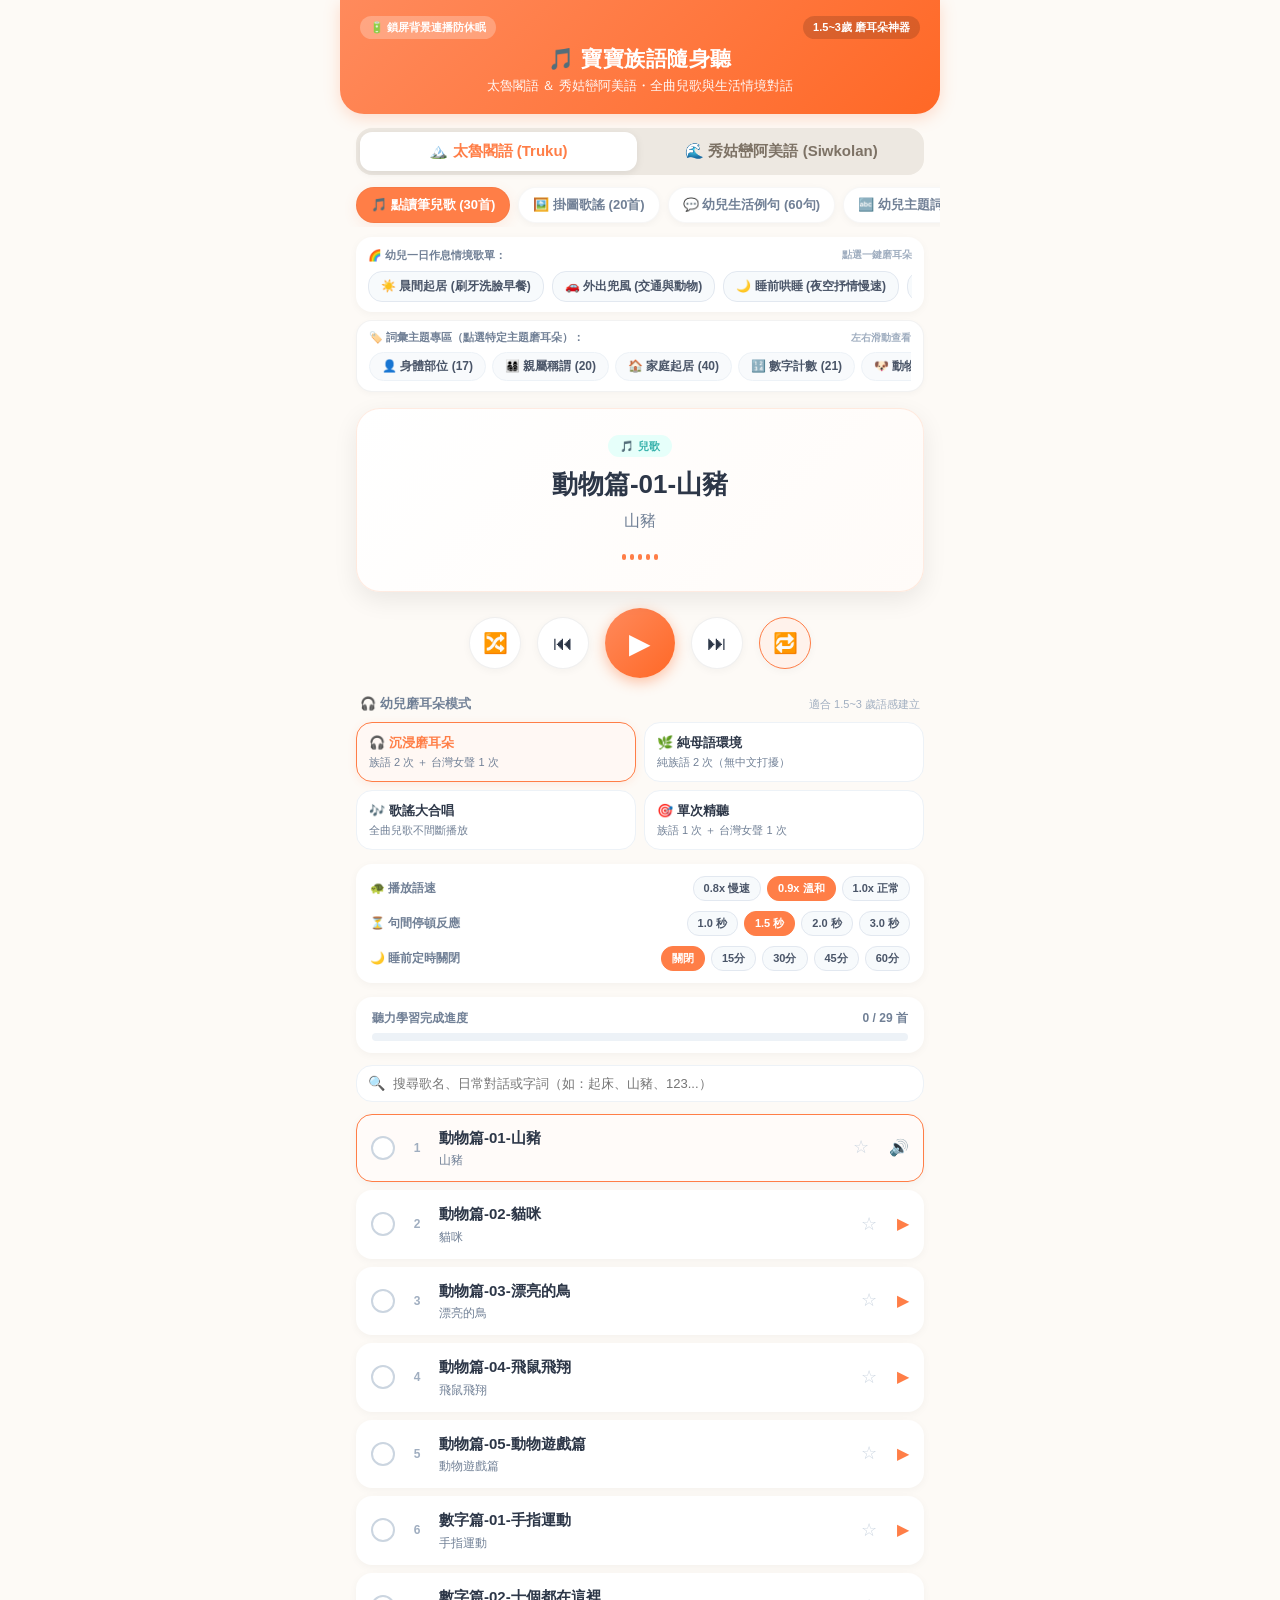
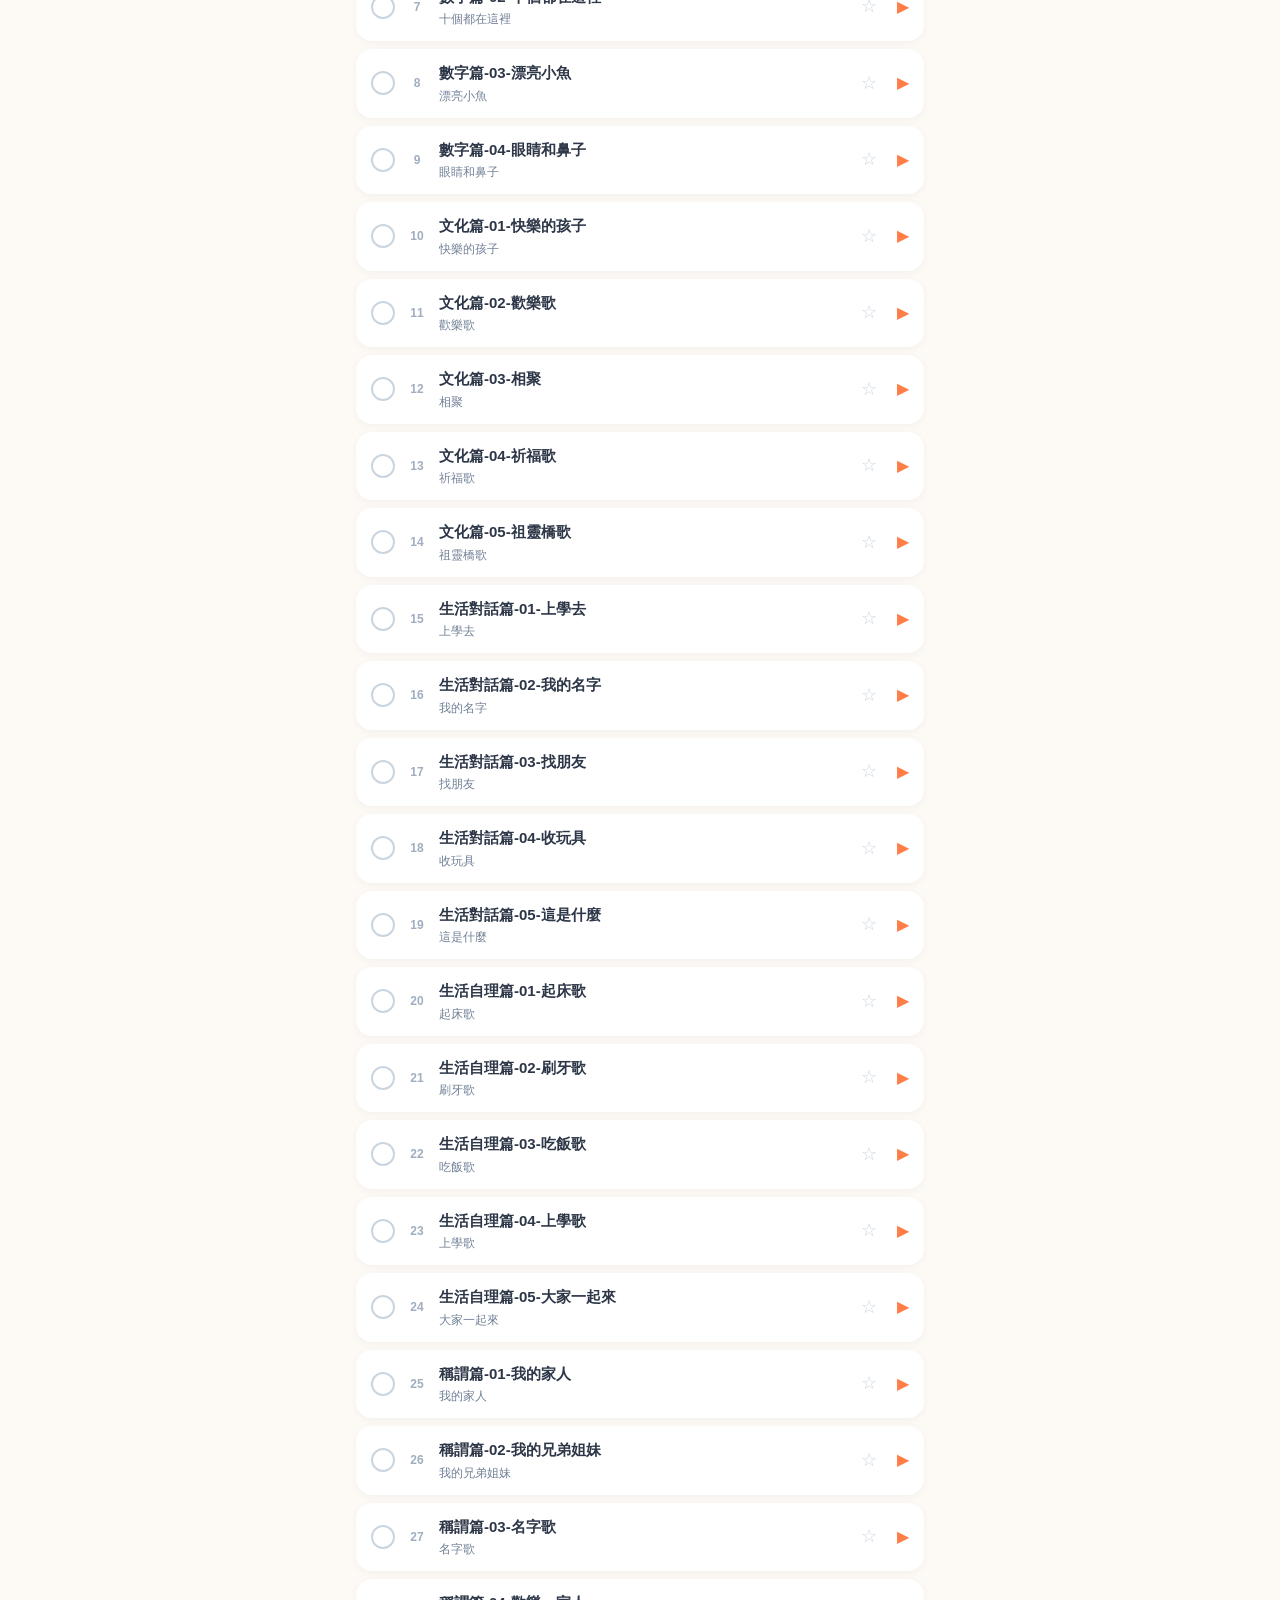
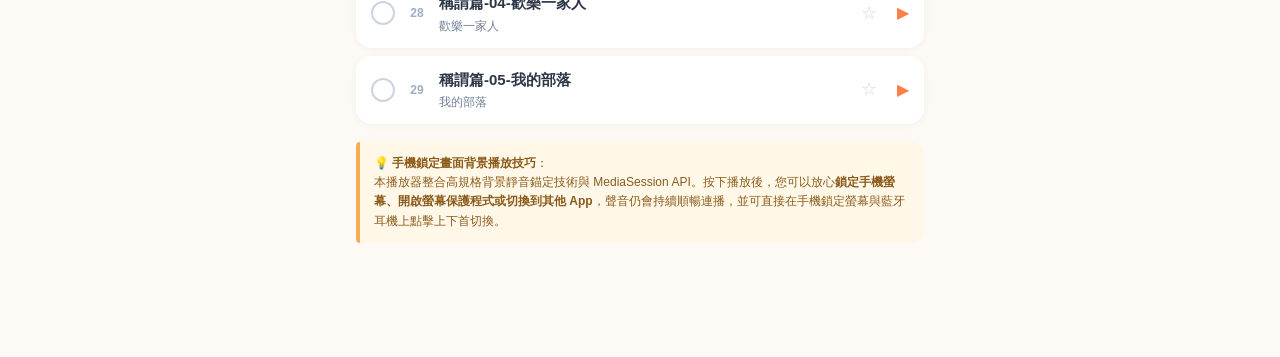
==== commit 4b52995f: "feat: 新增寶寶最愛收藏、三大一日作息情境歌單與 PWA 完全離線快取 (sw.js)" ====
--- a/index_bundle.html
+++ b/index_bundle.html
@@ -676,11 +676,172 @@
   justify-content: center;
 }
 
+/* ⭐ 收藏按鈕樣式 */
+.track-fav {
+  width: 32px;
+  height: 32px;
+  min-width: 32px;
+  display: flex;
+  align-items: center;
+  justify-content: center;
+  font-size: 18px;
+  color: #cbd5e0;
+  cursor: pointer;
+  transition: transform 0.15s cubic-bezier(0.175, 0.885, 0.32, 1.275), color 0.15s ease;
+  user-select: none;
+  border-radius: 50%;
+}
+.track-fav:active {
+  transform: scale(1.35);
+}
+.track-fav.active {
+  color: #ecc94b;
+  text-shadow: 0 0 6px rgba(236, 201, 75, 0.4);
+}
+
+/* 🌈 幼兒情境歌單專區 */
+.scenarios-box {
+  margin: 10px 16px 0;
+  background: white;
+  border-radius: var(--radius-md);
+  padding: 10px 12px;
+  box-shadow: var(--shadow-sm);
+}
+.scenarios-header {
+  font-size: 11px;
+  font-weight: 700;
+  color: var(--text-muted);
+  margin-bottom: 8px;
+  display: flex;
+  justify-content: space-between;
+  align-items: center;
+}
+.scenario-scroll {
+  display: flex;
+  gap: 8px;
+  overflow-x: auto;
+  scrollbar-width: none;
+  -webkit-overflow-scrolling: touch;
+}
+.scenario-scroll::-webkit-scrollbar {
+  display: none;
+}
+.scenario-pill {
+  border: 1px solid #e2e8f0;
+  background: #f7fafc;
+  color: #4a5568;
+  font-size: 12px;
+  font-weight: 700;
+  padding: 6px 12px;
+  border-radius: 14px;
+  white-space: nowrap;
+  cursor: pointer;
+  transition: all 0.2s ease;
+  display: inline-flex;
+  align-items: center;
+  gap: 5px;
+}
+.scenario-pill.active {
+  border-color: transparent;
+  color: white;
+}
+.scenario-pill[data-cat="scenario_morning"].active {
+  background: linear-gradient(135deg, #f6ad55 0%, #ed8936 100%);
+  box-shadow: 0 3px 10px rgba(237, 137, 54, 0.3);
+}
+.scenario-pill[data-cat="scenario_travel"].active {
+  background: linear-gradient(135deg, #4299e1 0%, #3182ce 100%);
+  box-shadow: 0 3px 10px rgba(49, 130, 206, 0.3);
+}
+.scenario-pill[data-cat="scenario_bedtime"].active {
+  background: linear-gradient(135deg, #667eea 0%, #764ba2 100%);
+  box-shadow: 0 3px 10px rgba(118, 75, 162, 0.3);
+}
+.scenario-pill[data-cat="favorites"].active,
+.cat-pill[data-cat="favorites"].active {
+  background: linear-gradient(135deg, #ecc94b 0%, #d69e2e 100%);
+  color: white;
+  border-color: transparent;
+  box-shadow: 0 3px 10px rgba(214, 158, 46, 0.35);
+}
+
+/* 📲 PWA 安裝橫幅 */
+.pwa-banner {
+  margin: 12px 16px 0;
+  background: linear-gradient(135deg, #2b6cb0 0%, #2c5282 100%);
+  color: white;
+  border-radius: var(--radius-md);
+  padding: 10px 14px;
+  display: flex;
+  align-items: center;
+  justify-content: space-between;
+  box-shadow: 0 4px 12px rgba(43, 108, 176, 0.25);
+  font-size: 12px;
+}
+.pwa-banner-text {
+  display: flex;
+  flex-direction: column;
+  gap: 2px;
+}
+.pwa-banner-title {
+  font-weight: 800;
+  font-size: 13px;
+  display: flex;
+  align-items: center;
+  gap: 4px;
+}
+.pwa-banner-sub {
+  font-size: 11px;
+  opacity: 0.9;
+}
+.pwa-actions {
+  display: flex;
+  align-items: center;
+  gap: 6px;
+}
+.pwa-install-btn {
+  background: #ffffff;
+  color: #2b6cb0;
+  border: none;
+  font-weight: 800;
+  font-size: 11px;
+  padding: 6px 12px;
+  border-radius: 20px;
+  cursor: pointer;
+  white-space: nowrap;
+  box-shadow: 0 2px 6px rgba(0,0,0,0.15);
+  transition: transform 0.15s ease;
+}
+.pwa-install-btn:active {
+  transform: scale(0.95);
+}
+.pwa-banner-close {
+  background: transparent;
+  border: none;
+  color: white;
+  opacity: 0.7;
+  font-size: 14px;
+  cursor: pointer;
+  padding: 4px;
+}
+
 </style>
 </head>
 <body>
 
 <div class="app-container">
+  <!-- PWA 安裝提示橫幅 -->
+  <div class="pwa-banner" id="pwaBanner" style="display:none;">
+    <div class="pwa-banner-text">
+      <div class="pwa-banner-title">📲 安裝到手機桌面</div>
+      <div class="pwa-banner-sub">全螢幕無網址列，離線無網路照樣順暢聽</div>
+    </div>
+    <div class="pwa-actions">
+      <button class="pwa-install-btn" id="pwaInstallBtn">立即加入</button>
+      <button class="pwa-banner-close" id="pwaCloseBtn" title="關閉">✕</button>
+    </div>
+  </div>
+
   <!-- 頂部標頭 -->
   <header>
     <div class="header-top">
@@ -704,7 +865,22 @@
     <button class="cat-pill" data-cat="dialogues">💬 幼兒生活例句 (60句)</button>
     <button class="cat-pill" data-cat="vocab_all">🔤 幼兒主題詞彙 (210字)</button>
     <button class="cat-pill" data-cat="song_classic">📻 經典歌謠篇</button>
+    <button class="cat-pill" data-cat="favorites" id="favPill">⭐ 寶寶最愛 (<span id="favCount">0</span>)</button>
     <button class="cat-pill" data-cat="all">🌟 綜合大輪播</button>
+  </div>
+
+  <!-- 幼兒生活情境歌單專區 -->
+  <div class="scenarios-box">
+    <div class="scenarios-header">
+      <span>🌈 幼兒一日作息情境歌單：</span>
+      <span style="font-size:10px; color:#a0aec0;">點選一鍵磨耳朵</span>
+    </div>
+    <div class="scenario-scroll">
+      <button class="scenario-pill" data-cat="scenario_morning">☀️ 晨間起居 (刷牙洗臉早餐)</button>
+      <button class="scenario-pill" data-cat="scenario_travel">🚗 外出兜風 (交通與動物)</button>
+      <button class="scenario-pill" data-cat="scenario_bedtime">🌙 睡前哄睡 (夜空抒情慢速)</button>
+      <button class="scenario-pill" data-cat="favorites">⭐ 寶寶最愛</button>
+    </div>
   </div>
 
   <!-- 幼兒主題詞彙快選專區 -->
@@ -10939,6 +11115,14 @@
   let isShuffle = false;
   let isLoopAll = true; // 預設整輪無限循環播放
 
+  // 寶寶最愛收藏清單 (Set)
+  let favoritesSet = new Set();
+
+  function getItemKey(item, lang) {
+    const l = lang || currentLang;
+    return `${l}_${item.id || item.url || item.title}`;
+  }
+
   // 睡眠定時器
   let sleepTimerMinutes = 0;
   let sleepTimerId = null;
@@ -10988,6 +11172,14 @@
     const allVocab = [
       ...data.vocab.map(s => ({ ...s, catType: "vocab" })),
       ...data.lima.map(s => ({ ...s, catType: "vocab" }))
+    ];
+
+    const allItems = [
+      ...data.wawa_songs.map(s => ({ ...s, catType: "song" })),
+      ...data.chart_songs.map(s => ({ ...s, catType: "song" })),
+      ...data.classic_songs.map(s => ({ ...s, catType: "classic" })),
+      ...data.dialogues.map(s => ({ ...s, catType: "dialogue" })),
+      ...allVocab
     ];
 
     switch (currentCategory) {
@@ -11039,6 +11231,24 @@
       case "vocab_lima":
         list = data.lima.map(s => ({ ...s, catType: "vocab" }));
         break;
+      case "scenario_morning": {
+        const kw = ['起床', '刷牙', '洗臉', '洗手', '早餐', '吃飽', '早安', '長大', '相見歡', '衣服', '鞋子', '太陽'];
+        list = allItems.filter(it => kw.some(k => ((it.title || '') + ' ' + (it.sub || '') + ' ' + (it.unit || '')).includes(k)));
+        break;
+      }
+      case "scenario_travel": {
+        const kw = ['車', '火車', '飛機', '捷運', '公車', '動物', '山豬', '飛鼠', '鳥', '狗', '貓', '走', '跑', '彩虹', '公園', '學校', '玩'];
+        list = allItems.filter(it => it.category === 'place' || it.category === 'animal' || kw.some(k => ((it.title || '') + ' ' + (it.sub || '') + ' ' + (it.unit || '')).includes(k)));
+        break;
+      }
+      case "scenario_bedtime": {
+        const kw = ['睡覺', '睡', '床', '月亮', '星星', '天黑', '安靜', '夜晚', '晚安', '摸摸頭', '搖籃', '休息', '收拾', '玩具'];
+        list = allItems.filter(it => kw.some(k => ((it.title || '') + ' ' + (it.sub || '') + ' ' + (it.unit || '')).includes(k)));
+        break;
+      }
+      case "favorites":
+        list = allItems.filter(it => favoritesSet.has(getItemKey(it, currentLang)));
+        break;
       case "song_all":
         list = [
           ...data.wawa_songs.map(s => ({ ...s, catType: "song" })),
@@ -11048,12 +11258,7 @@
         break;
       case "all":
       default:
-        list = [
-          ...data.wawa_songs.map(s => ({ ...s, catType: "song" })),
-          ...data.dialogues.map(s => ({ ...s, catType: "dialogue" })),
-          ...data.chart_songs.map(s => ({ ...s, catType: "song" })),
-          ...allVocab
-        ];
+        list = allItems;
         break;
     }
 
@@ -11307,6 +11512,7 @@
       const item = playlist[0];
       if (onTrackChangeCb && item) onTrackChangeCb(item, 0, playlist.length);
     }
+    return playlist;
   }
 
   function switchCategory(cat) {
@@ -11321,6 +11527,7 @@
       const item = playlist[0];
       if (onTrackChangeCb && item) onTrackChangeCb(item, 0, playlist.length);
     }
+    return playlist;
   }
 
   function setPlayMode(mode) {
@@ -11418,6 +11625,16 @@
     getSentenceGap: () => sentenceGap,
     getIsShuffle: () => isShuffle,
     getIsLoopAll: () => isLoopAll,
+    setFavorites: (arr) => { favoritesSet = new Set(arr || []); },
+    getFavorites: () => Array.from(favoritesSet),
+    getItemKey: (item, lang) => getItemKey(item, lang),
+    updateFavoritesList: (arr) => {
+      favoritesSet = new Set(arr || []);
+      if (currentCategory === "favorites") {
+        return buildPlaylist("favorites");
+      }
+      return playlist;
+    },
     onTrackChange: (cb) => { onTrackChangeCb = cb; },
     onStateChange: (cb) => { onStateChangeCb = cb; }
   };
@@ -11435,6 +11652,8 @@
 
 const App = (function() {
   const STORAGE_KEY = "indigenous_baby_done_v3";
+  const STORAGE_FAV_KEY = "indigenous_baby_favs_v2";
+
   let doneMap = {};
   try {
     doneMap = JSON.parse(localStorage.getItem(STORAGE_KEY)) || {};
@@ -11442,14 +11661,36 @@
     doneMap = {};
   }
 
+  let favMap = {};
+  try {
+    favMap = JSON.parse(localStorage.getItem(STORAGE_FAV_KEY)) || {};
+  } catch (e) {
+    favMap = {};
+  }
+
   function saveDone() {
     try {
       localStorage.setItem(STORAGE_KEY, JSON.stringify(doneMap));
     } catch (e) {}
   }
 
+  function saveFavs() {
+    try {
+      localStorage.setItem(STORAGE_FAV_KEY, JSON.stringify(favMap));
+    } catch (e) {}
+    updateFavUI();
+  }
+
+  function updateFavUI() {
+    const favKeys = Object.keys(favMap).filter(k => !!favMap[k]);
+    CommutePlayer.setFavorites(favKeys);
+    const count = favKeys.length;
+    const badge = document.getElementById('favCount');
+    if (badge) badge.textContent = count;
+  }
+
   function getItemKey(item) {
-    return `${CommutePlayer.getCurrentLang()}_${item.id || item.url || item.title}`;
+    return CommutePlayer.getItemKey ? CommutePlayer.getItemKey(item) : `${CommutePlayer.getCurrentLang()}_${item.id || item.url || item.title}`;
   }
 
   // DOM 節點快取
@@ -11479,14 +11720,22 @@
   let searchQuery = "";
 
   function init() {
-    // 預設載入 WaWa 兒歌 + 太魯閣語
-    CommutePlayer.init("song_wawa", "truku");
+    // 讀取 URL 初始參數（若有指定情境或最愛）
+    const urlParams = new URLSearchParams(window.location.search);
+    const initialCat = urlParams.get('cat') || "song_wawa";
+    const initialLang = urlParams.get('lang') || "truku";
+
+    // 初始化最愛狀態
+    updateFavUI();
+
+    // 初始化播放清單
+    CommutePlayer.init(initialCat, initialLang);
 
     // 註冊播放器回呼
     CommutePlayer.onTrackChange(onTrackChange);
     CommutePlayer.onStateChange(onStateChange);
 
-    // 綁定語言切換
+    // 語言切換
     document.querySelectorAll('.lang-btn').forEach(btn => {
       btn.addEventListener('click', () => {
         document.querySelectorAll('.lang-btn').forEach(b => b.classList.remove('active'));
@@ -11497,7 +11746,7 @@
       });
     });
 
-    // 統一分類切換處理（支援主分類與詞彙主題專區連動）
+    // 統一分類切換處理（支援主分類、情境歌單與詞彙專區連動）
     function setActiveCategory(cat) {
       document.querySelectorAll('.cat-pill').forEach(p => {
         if (cat.startsWith('vocab_')) {
@@ -11507,9 +11756,21 @@
         }
       });
 
+      document.querySelectorAll('.scenario-pill').forEach(sp => {
+        sp.classList.toggle('active', sp.dataset.cat === cat);
+      });
+
       document.querySelectorAll('.topic-pill').forEach(tp => {
         tp.classList.toggle('active', tp.dataset.cat === cat);
       });
+
+      // 睡前哄睡模式自動微調語速為 0.8x 溫柔慢速
+      if (cat === 'scenario_bedtime') {
+        CommutePlayer.setSpeed(0.8);
+        document.querySelectorAll('.speed-pill').forEach(p => {
+          p.classList.toggle('active', p.dataset.speed === '0.8');
+        });
+      }
 
       CommutePlayer.switchCategory(cat);
       renderPlaylist();
@@ -11522,12 +11783,60 @@
       });
     });
 
+    // 綁定情境歌單切換
+    document.querySelectorAll('.scenario-pill').forEach(pill => {
+      pill.addEventListener('click', () => {
+        setActiveCategory(pill.dataset.cat);
+      });
+    });
+
     // 綁定詞彙主題專區切換
     document.querySelectorAll('.topic-pill').forEach(pill => {
       pill.addEventListener('click', () => {
         setActiveCategory(pill.dataset.cat);
       });
     });
+
+    // PWA 安裝引導
+    let deferredPrompt = null;
+    const pwaBanner = document.getElementById('pwaBanner');
+    const pwaInstallBtn = document.getElementById('pwaInstallBtn');
+    const pwaCloseBtn = document.getElementById('pwaCloseBtn');
+
+    window.addEventListener('beforeinstallprompt', (e) => {
+      e.preventDefault();
+      deferredPrompt = e;
+      if (!sessionStorage.getItem('pwa_dismissed') && pwaBanner) {
+        pwaBanner.style.display = 'flex';
+      }
+    });
+
+    if (pwaInstallBtn) {
+      pwaInstallBtn.addEventListener('click', async () => {
+        if (deferredPrompt) {
+          deferredPrompt.prompt();
+          const choiceResult = await deferredPrompt.userChoice;
+          if (choiceResult.outcome === 'accepted') {
+            if (pwaBanner) pwaBanner.style.display = 'none';
+          }
+          deferredPrompt = null;
+        } else {
+          alert('如要在手機上安裝此 App：\n\n• iOS Safari：點擊底部分享按鈕 ➔ 選擇「加入主畫面」\n• Android Chrome：點擊右上角三點選單 ➔ 選擇「安裝應用程式」或「加到主螢幕」');
+        }
+      });
+    }
+
+    if (pwaCloseBtn && pwaBanner) {
+      pwaCloseBtn.addEventListener('click', () => {
+        pwaBanner.style.display = 'none';
+        sessionStorage.setItem('pwa_dismissed', '1');
+      });
+    }
+
+    // 若初始有自訂分類，同步高亮
+    if (initialCat !== "song_wawa") {
+      setActiveCategory(initialCat);
+    }
 
     // 綁定磨耳朵模式切換
     document.querySelectorAll('.mode-btn').forEach(btn => {
@@ -11682,7 +11991,13 @@
       empty.style.padding = '30px 16px';
       empty.style.color = '#a0aec0';
       empty.style.fontSize = '13px';
-      empty.textContent = searchQuery ? "找不到相符的歌謠或例句" : "目前分類尚無項目";
+      if (searchQuery) {
+        empty.textContent = "找不到相符的歌謠或例句";
+      } else if (CommutePlayer.getCurrentCategory() === "favorites") {
+        empty.innerHTML = "⭐ 尚未加入任何最愛項目<br><span style='font-size:12px; color:#718096; margin-top:6px; display:inline-block;'>點擊曲目右側的 ☆ 星星，就能隨時為寶寶建立專屬磨耳朵清單！</span>";
+      } else {
+        empty.textContent = "目前分類尚無項目";
+      }
       el.playlist.appendChild(empty);
       return;
     }
@@ -11730,6 +12045,28 @@
       info.appendChild(title);
       info.appendChild(sub);
 
+      // ⭐ 寶寶最愛收藏按鈕
+      const isFav = !!favMap[key];
+      const favBtn = document.createElement('div');
+      favBtn.className = `track-fav ${isFav ? 'active' : ''}`;
+      favBtn.textContent = isFav ? '⭐' : '☆';
+      favBtn.title = isFav ? '取消收藏' : '加入寶寶最愛';
+      favBtn.addEventListener('click', (e) => {
+        e.stopPropagation();
+        favMap[key] = !favMap[key];
+        if (!favMap[key]) delete favMap[key];
+        saveFavs();
+        CommutePlayer.updateFavoritesList(Object.keys(favMap).filter(k => !!favMap[k]));
+        if (CommutePlayer.getCurrentCategory() === 'favorites') {
+          renderPlaylist();
+        } else {
+          const nowFav = !!favMap[key];
+          favBtn.className = `track-fav ${nowFav ? 'active' : ''}`;
+          favBtn.textContent = nowFav ? '⭐' : '☆';
+          favBtn.title = nowFav ? '取消收藏' : '加入寶寶最愛';
+        }
+      });
+
       // 圖示
       const icon = document.createElement('div');
       icon.className = 'track-play-icon';
@@ -11738,6 +12075,7 @@
       row.appendChild(check);
       row.appendChild(num);
       row.appendChild(info);
+      row.appendChild(favBtn);
       row.appendChild(icon);
 
       row.addEventListener('click', () => {
@@ -11770,5 +12108,18 @@
 
 </script>
 
+<!-- Service Worker 註冊 -->
+<script>
+  if ('serviceWorker' in navigator) {
+    window.addEventListener('load', () => {
+      navigator.serviceWorker.register('./sw.js').then((reg) => {
+        console.log('✅ ServiceWorker 註冊成功，範圍:', reg.scope);
+      }).catch((err) => {
+        console.warn('ServiceWorker 註冊失敗:', err);
+      });
+    });
+  }
+</script>
+
 </body>
 </html>
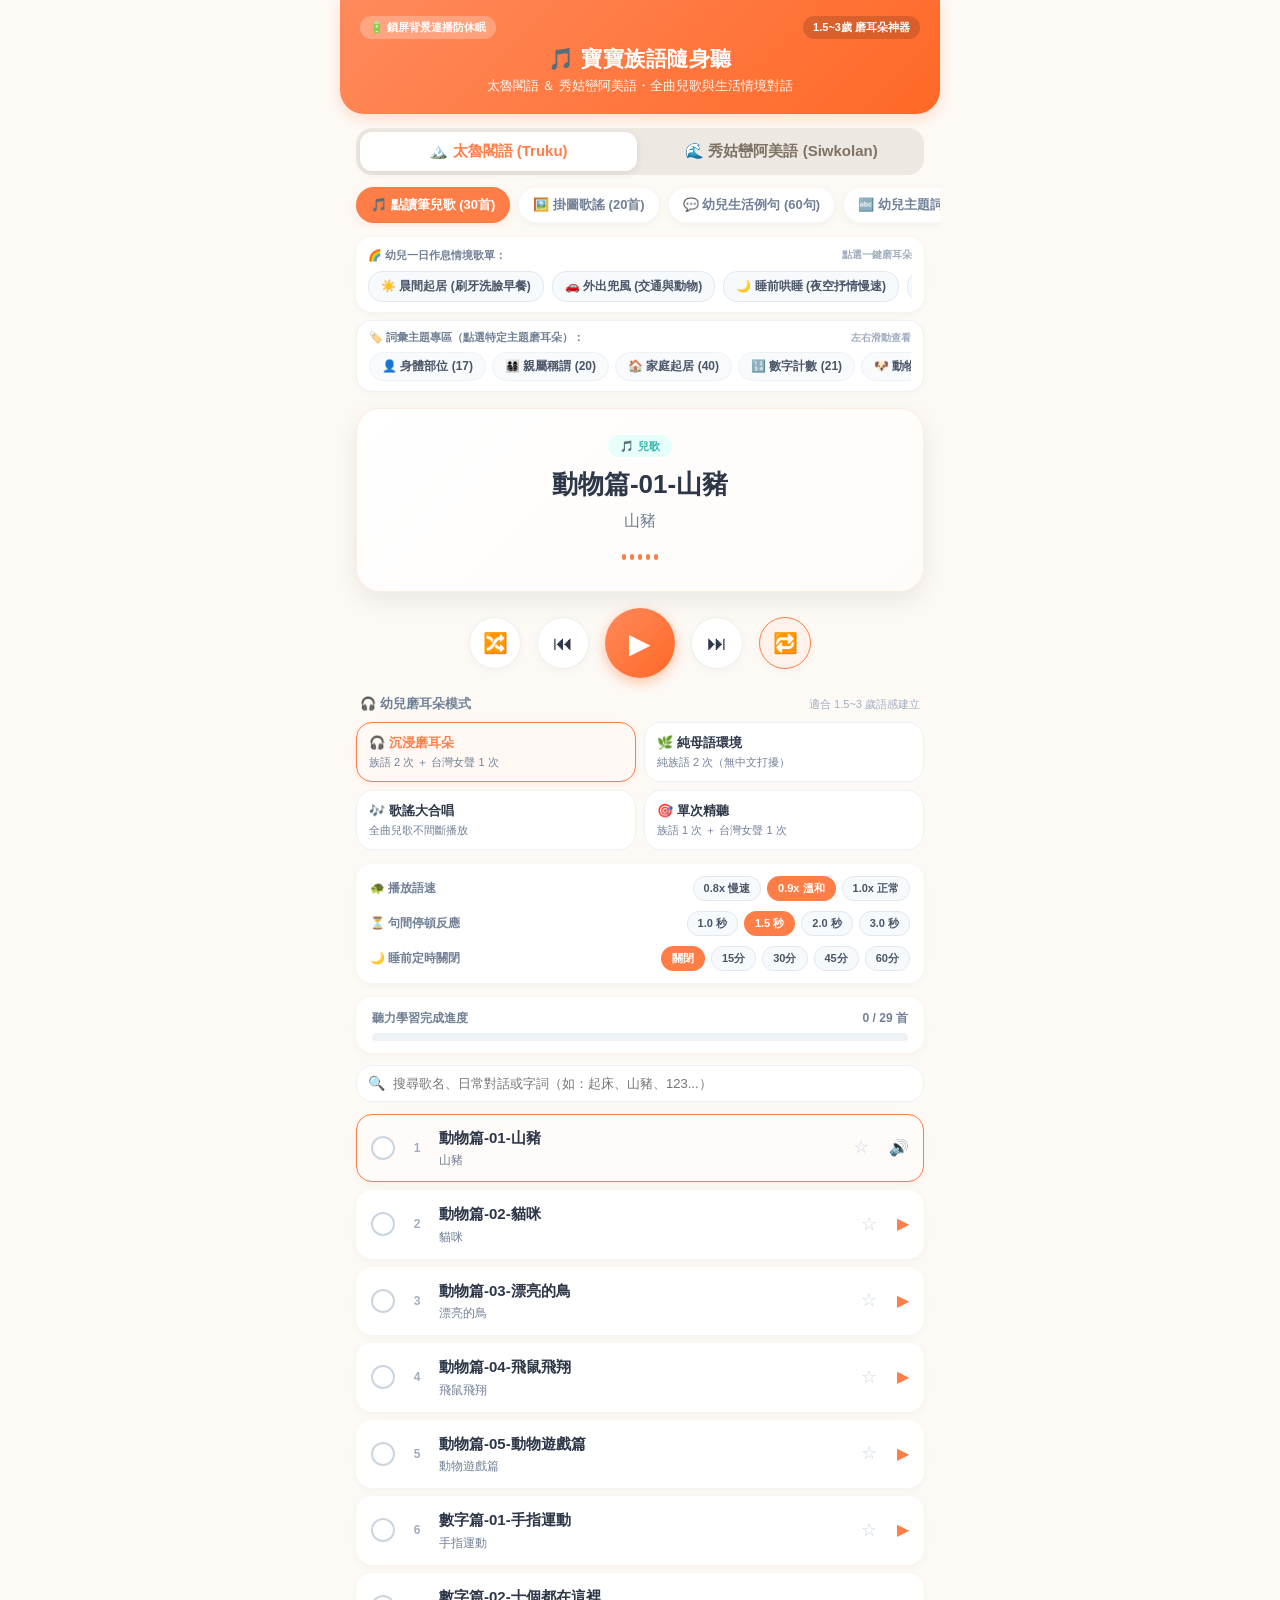
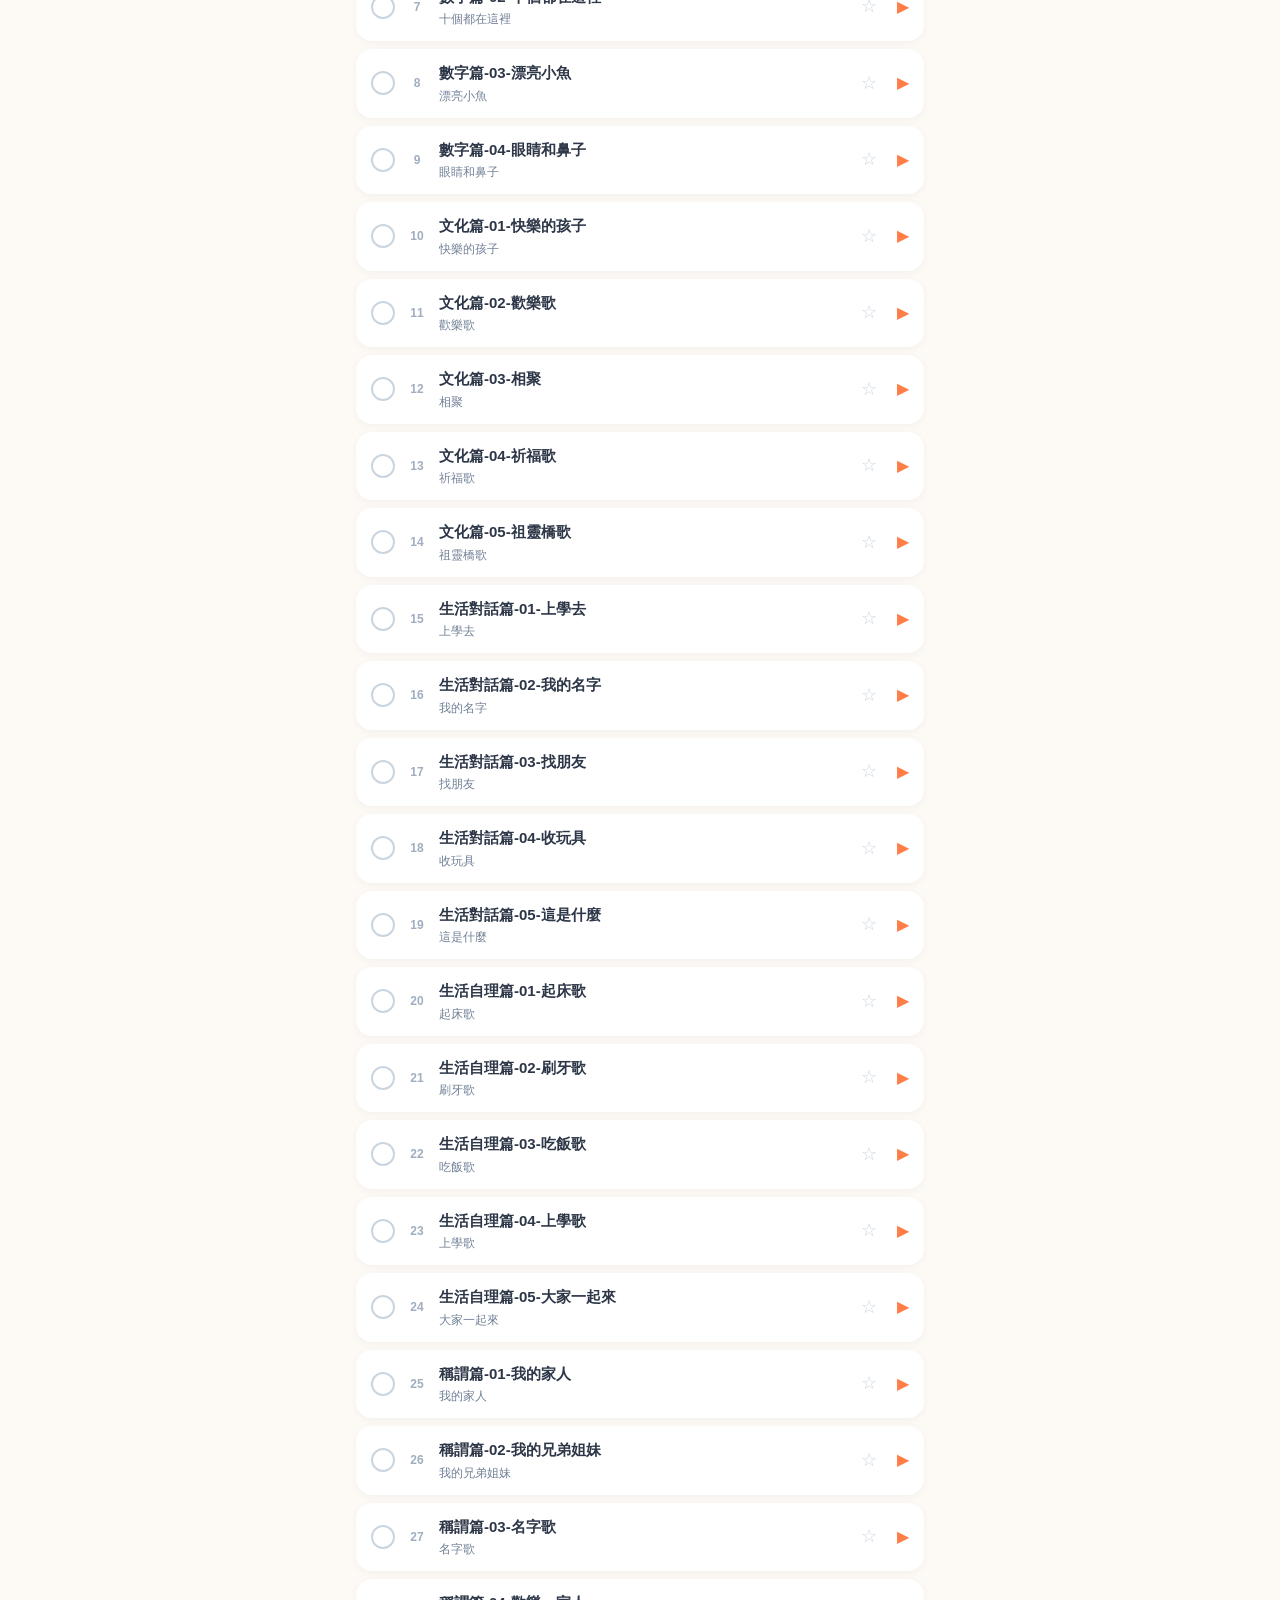
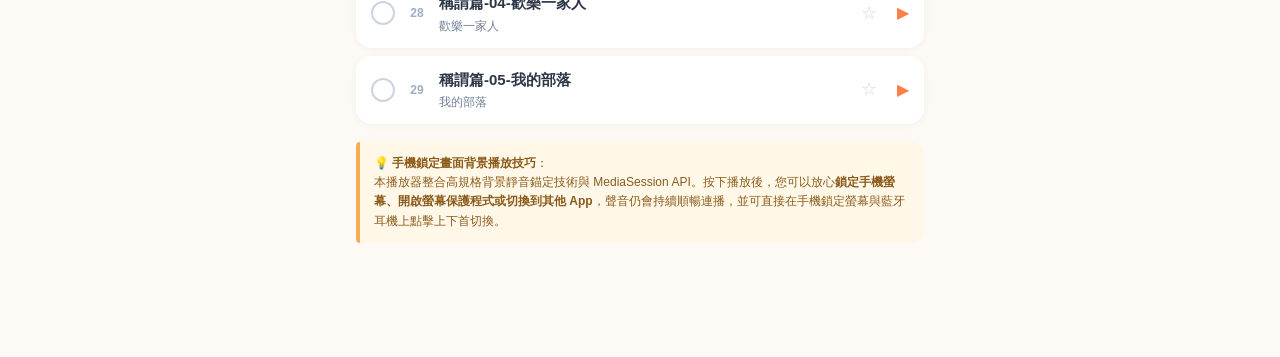
==== commit 82494b23: "feat: 新增單曲循環重播模式 (Loop One) 與點擊即時從頭重播功能，升級三段式循環與 Toast 提示" ====
--- a/index_bundle.html
+++ b/index_bundle.html
@@ -825,6 +825,43 @@
   padding: 4px;
 }
 
+/* 🔔 操作即時浮動提示 Toast */
+.toast-msg {
+  position: fixed;
+  top: 24px;
+  left: 50%;
+  transform: translateX(-50%) translateY(-30px);
+  background: rgba(30, 41, 59, 0.94);
+  color: #ffffff;
+  padding: 10px 20px;
+  border-radius: 24px;
+  font-size: 13px;
+  font-weight: 700;
+  box-shadow: 0 8px 24px rgba(0, 0, 0, 0.25);
+  backdrop-filter: blur(8px);
+  z-index: 9999;
+  opacity: 0;
+  pointer-events: none;
+  transition: all 0.25s cubic-bezier(0.175, 0.885, 0.32, 1.275);
+  white-space: nowrap;
+  display: flex;
+  align-items: center;
+  gap: 6px;
+}
+.toast-msg.show {
+  transform: translateX(-50%) translateY(0);
+  opacity: 1;
+}
+
+/* 🔂 單曲循環按鈕特殊醒目高亮 */
+.ctrl-btn.loop-one {
+  background: #fefcbf !important;
+  border-color: #ecc94b !important;
+  color: #b7791f !important;
+  box-shadow: 0 0 12px rgba(236, 201, 75, 0.5) !important;
+  transform: scale(1.05);
+}
+
 </style>
 </head>
 <body>
@@ -923,8 +960,11 @@
     <button class="ctrl-btn" id="prevBtn" title="上一首">⏮</button>
     <button class="ctrl-btn play-btn" id="playBtn" title="播放 / 暫停">▶</button>
     <button class="ctrl-btn" id="nextBtn" title="下一首">⏭</button>
-    <button class="ctrl-btn active" id="loopBtn" title="整輪循環">🔁</button>
+    <button class="ctrl-btn active" id="loopBtn" title="循環模式：整輪循環 🔁 / 單曲循環 🔂 / 順序播放 ➡️">🔁</button>
   </div>
+
+  <!-- 操作浮動提示 Toast -->
+  <div class="toast-msg" id="toastMsg"></div>
 
   <!-- 幼兒磨耳朵模式選擇 -->
   <div class="section-title">
@@ -11113,7 +11153,8 @@
   let playbackRate = 0.9; // 預設 0.9x 溫和慢速，方便寶寶聽清發音細節
   let sentenceGap = 1.5; // 句子間隔停頓秒數 (1.0s, 1.5s, 2.0s, 3.0s)
   let isShuffle = false;
-  let isLoopAll = true; // 預設整輪無限循環播放
+  // 循環模式：'all' (整輪循環), 'one' (單曲循環/單曲重播), 'off' (不循環)
+  let loopMode = "all";
 
   // 寶寶最愛收藏清單 (Set)
   let favoritesSet = new Set();
@@ -11418,9 +11459,16 @@
   // 自動進入下一首
   function goNextAuto() {
     if (!playlist.length) return;
+
+    // 🔂 單曲循環模式：無限次重播當前這首歌曲/例句/詞彙
+    if (loopMode === "one") {
+      playCurrentSequence();
+      return;
+    }
+
     let nextIdx = currentIndex + 1;
     if (nextIdx >= playlist.length) {
-      if (isLoopAll) {
+      if (loopMode === "all") {
         nextIdx = 0;
       } else {
         pause();
@@ -11437,6 +11485,11 @@
     if (!playlist.length) {
       buildPlaylist(currentCategory, currentLang);
     }
+    if (!playlist.length) {
+      isPlaying = false;
+      if (onStateChangeCb) onStateChangeCb(false);
+      return;
+    }
     isPlaying = true;
     AudioEngine.updateMediaSessionState(true);
     if (onStateChangeCb) onStateChangeCb(true);
@@ -11463,9 +11516,8 @@
     AudioEngine.unlockUserGesture();
     playbackSessionId++;
     clearAllTimers();
-    if (playlist.length > 0) {
-      currentIndex = (currentIndex + 1) % playlist.length;
-    }
+    if (!playlist.length) return;
+    currentIndex = (currentIndex + 1) % playlist.length;
     if (isPlaying) {
       playCurrentSequence();
     } else {
@@ -11478,9 +11530,8 @@
     AudioEngine.unlockUserGesture();
     playbackSessionId++;
     clearAllTimers();
-    if (playlist.length > 0) {
-      currentIndex = (currentIndex - 1 + playlist.length) % playlist.length;
-    }
+    if (!playlist.length) return;
+    currentIndex = (currentIndex - 1 + playlist.length) % playlist.length;
     if (isPlaying) {
       playCurrentSequence();
     } else {
@@ -11506,11 +11557,11 @@
     pause();
     buildPlaylist(currentCategory, currentLang);
     currentIndex = 0;
-    if (wasPlaying) {
+    if (wasPlaying && playlist.length > 0) {
       play();
     } else {
       const item = playlist[0];
-      if (onTrackChangeCb && item) onTrackChangeCb(item, 0, playlist.length);
+      if (onTrackChangeCb) onTrackChangeCb(item || null, 0, playlist.length);
     }
     return playlist;
   }
@@ -11521,11 +11572,11 @@
     pause();
     buildPlaylist(currentCategory, currentLang);
     currentIndex = 0;
-    if (wasPlaying) {
+    if (wasPlaying && playlist.length > 0) {
       play();
     } else {
       const item = playlist[0];
-      if (onTrackChangeCb && item) onTrackChangeCb(item, 0, playlist.length);
+      if (onTrackChangeCb) onTrackChangeCb(item || null, 0, playlist.length);
     }
     return playlist;
   }
@@ -11559,8 +11610,31 @@
   }
 
   function toggleLoop() {
-    isLoopAll = !isLoopAll;
-    return isLoopAll;
+    if (loopMode === "all") {
+      loopMode = "one";
+    } else if (loopMode === "one") {
+      loopMode = "off";
+    } else {
+      loopMode = "all";
+    }
+    return loopMode;
+  }
+
+  function setLoopMode(mode) {
+    if (["all", "one", "off"].includes(mode)) {
+      loopMode = mode;
+    }
+    return loopMode;
+  }
+
+  // 立即重新播放當前曲目
+  function replayCurrent() {
+    AudioEngine.unlockUserGesture();
+    if (!playlist.length) return;
+    isPlaying = true;
+    AudioEngine.updateMediaSessionState(true);
+    if (onStateChangeCb) onStateChangeCb(true);
+    playCurrentSequence();
   }
 
   // 睡眠定時器
@@ -11613,6 +11687,9 @@
     setSentenceGap,
     toggleShuffle,
     toggleLoop,
+    setLoopMode,
+    getLoopMode: () => loopMode,
+    replayCurrent,
     setSleepTimer,
     getSleepTimeRemaining,
     getPlaylist: () => playlist,
@@ -11624,7 +11701,7 @@
     getSpeed: () => playbackRate,
     getSentenceGap: () => sentenceGap,
     getIsShuffle: () => isShuffle,
-    getIsLoopAll: () => isLoopAll,
+    getIsLoopAll: () => loopMode === "all",
     setFavorites: (arr) => { favoritesSet = new Set(arr || []); },
     getFavorites: () => Array.from(favoritesSet),
     getItemKey: (item, lang) => getItemKey(item, lang),
@@ -11682,15 +11759,50 @@
   }
 
   function updateFavUI() {
-    const favKeys = Object.keys(favMap).filter(k => !!favMap[k]);
-    CommutePlayer.setFavorites(favKeys);
-    const count = favKeys.length;
+    const curLang = CommutePlayer.getCurrentLang ? CommutePlayer.getCurrentLang() : "truku";
+    const curLangFavKeys = Object.keys(favMap).filter(k => !!favMap[k] && k.startsWith(`${curLang}_`));
+    CommutePlayer.setFavorites(Object.keys(favMap).filter(k => !!favMap[k]));
+    const count = curLangFavKeys.length;
     const badge = document.getElementById('favCount');
     if (badge) badge.textContent = count;
   }
 
   function getItemKey(item) {
     return CommutePlayer.getItemKey ? CommutePlayer.getItemKey(item) : `${CommutePlayer.getCurrentLang()}_${item.id || item.url || item.title}`;
+  }
+
+  let toastTimer = null;
+  function showToast(text, duration = 2000) {
+    const toast = document.getElementById('toastMsg');
+    if (!toast) return;
+    toast.innerHTML = text;
+    toast.classList.add('show');
+    if (toastTimer) clearTimeout(toastTimer);
+    toastTimer = setTimeout(() => {
+      toast.classList.remove('show');
+    }, duration);
+  }
+
+  function updateLoopUI(mode, showTip = false) {
+    const loopBtn = document.getElementById('loopBtn');
+    if (!loopBtn) return;
+    loopBtn.classList.remove('active', 'loop-one');
+
+    if (mode === "one") {
+      loopBtn.innerHTML = "🔂";
+      loopBtn.classList.add('active', 'loop-one');
+      loopBtn.title = "單曲循環（重播這首）";
+      if (showTip) showToast("🔂 已開啟「單曲循環」（這首歌會一直重播）");
+    } else if (mode === "all") {
+      loopBtn.innerHTML = "🔁";
+      loopBtn.classList.add('active');
+      loopBtn.title = "整輪循環（全部輪播）";
+      if (showTip) showToast("🔁 已開啟「整輪循環」（整張歌單循環播放）");
+    } else {
+      loopBtn.innerHTML = "➡️";
+      loopBtn.title = "順序播放（播到底停止）";
+      if (showTip) showToast("➡️ 已關閉循環（播到最後一首停止）");
+    }
   }
 
   // DOM 節點快取
@@ -11742,6 +11854,7 @@
         btn.classList.add('active');
         const lang = btn.dataset.lang;
         CommutePlayer.switchLang(lang);
+        updateFavUI();
         renderPlaylist();
       });
     });
@@ -11894,9 +12007,21 @@
     });
 
     el.loopBtn.addEventListener('click', () => {
-      const isLoop = CommutePlayer.toggleLoop();
-      el.loopBtn.classList.toggle('active', isLoop);
+      const mode = CommutePlayer.toggleLoop();
+      updateLoopUI(mode, true);
     });
+
+    // 點擊主卡片可立即從頭重播當前歌曲
+    if (el.heroCard) {
+      el.heroCard.style.cursor = 'pointer';
+      el.heroCard.title = "點擊可立即從頭重播當前歌曲";
+      el.heroCard.addEventListener('click', () => {
+        if (CommutePlayer.getPlaylist().length > 0) {
+          CommutePlayer.replayCurrent();
+          showToast("🔄 重新播放這首歌");
+        }
+      });
+    }
 
     // 搜尋過濾
     el.searchInput.addEventListener('input', (e) => {
@@ -11919,11 +12044,20 @@
       onTrackChange(initialList[0], 0, initialList.length);
     }
     renderPlaylist();
+    updateLoopUI(CommutePlayer.getLoopMode ? CommutePlayer.getLoopMode() : "all");
   }
 
   // 播放歌曲更新
   function onTrackChange(item, index, total) {
-    if (!item) return;
+    if (!item) {
+      el.heroTag.textContent = "⭐ 寶寶隨身聽";
+      el.heroTitle.textContent = "目前清單尚無項目";
+      el.heroSub.textContent = "請切換其他分類或點選 ☆ 加入最愛";
+      if (el.miniTitle) el.miniTitle.textContent = "尚無項目";
+      if (el.miniSub) el.miniSub.textContent = "-";
+      highlightPlayingItem(-1);
+      return;
+    }
 
     // 標籤解析
     let tag = "🎵 兒歌";
@@ -12079,7 +12213,11 @@
       row.appendChild(icon);
 
       row.addEventListener('click', () => {
+        const isCurPlaying = originalIndex === CommutePlayer.getCurrentIndex();
         CommutePlayer.playIndex(originalIndex);
+        if (isCurPlaying) {
+          showToast("🔄 重新播放這首歌");
+        }
       });
 
       fragment.appendChild(row);
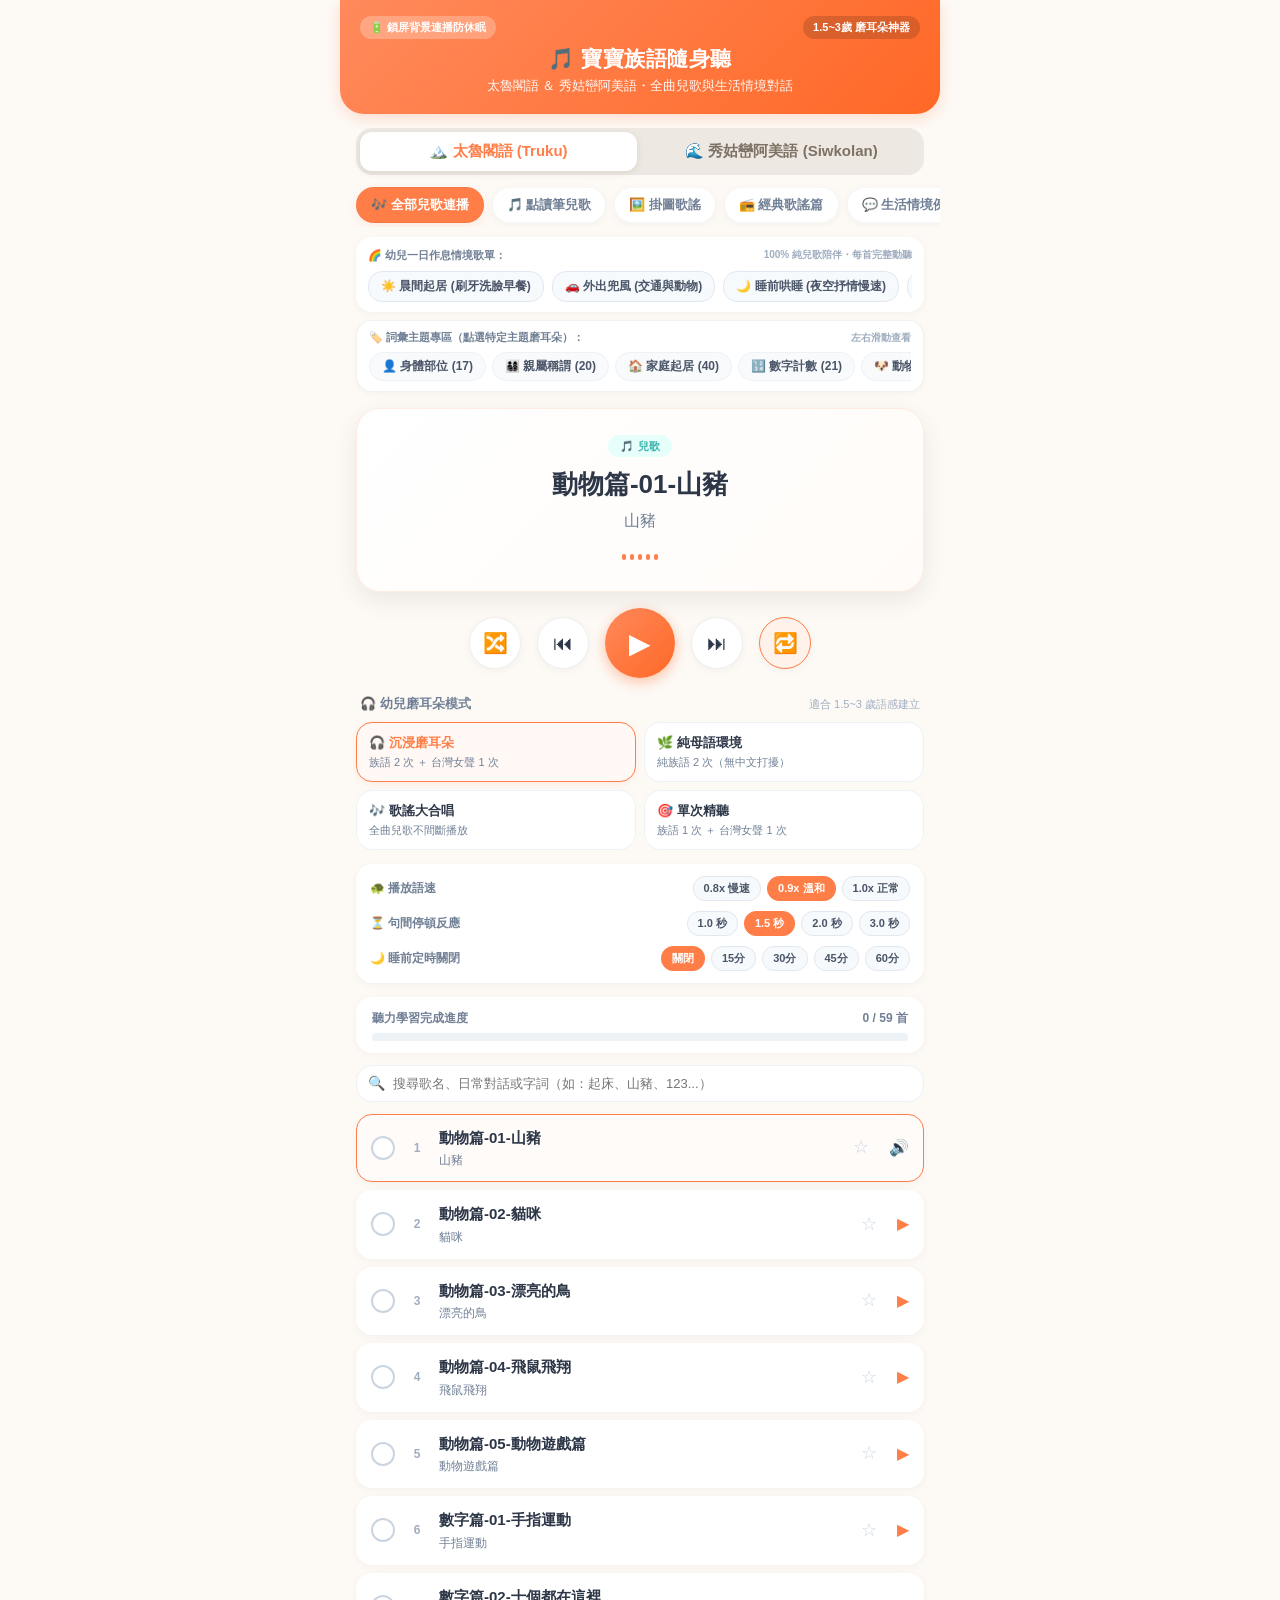
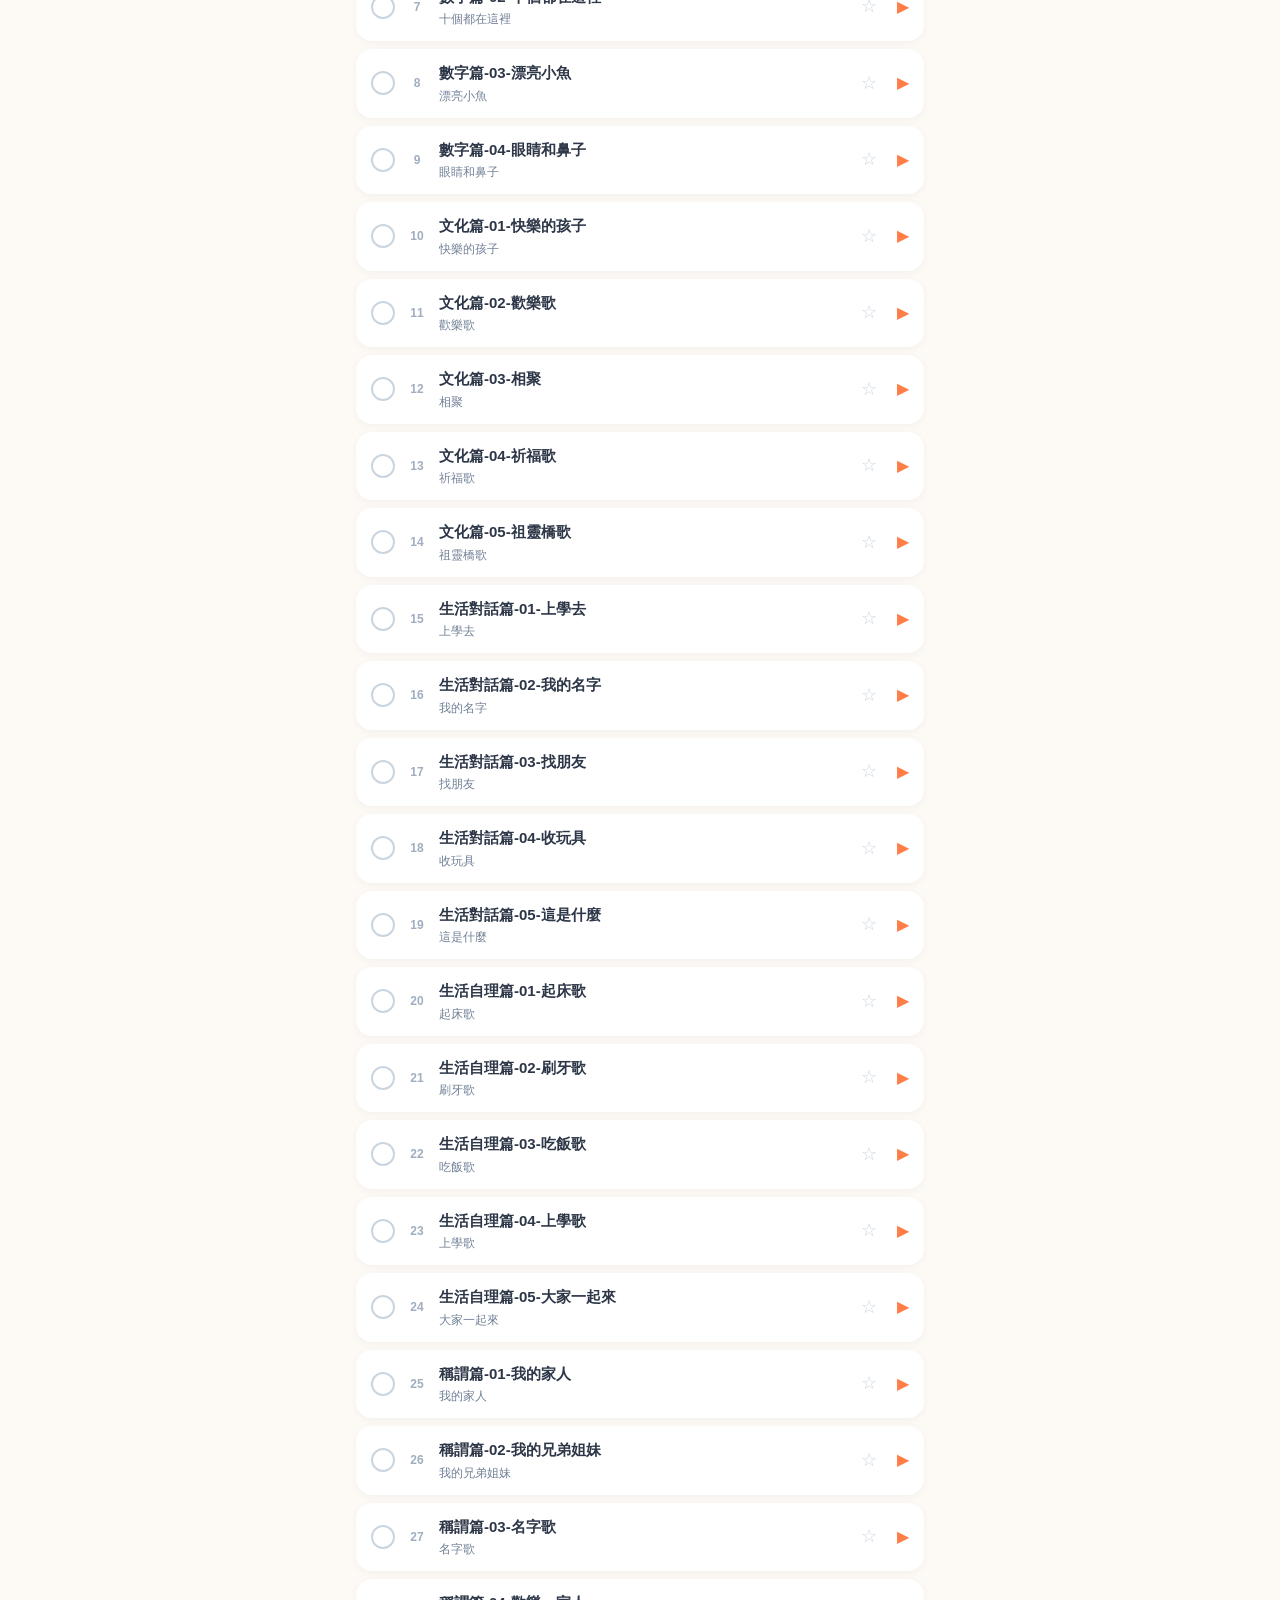
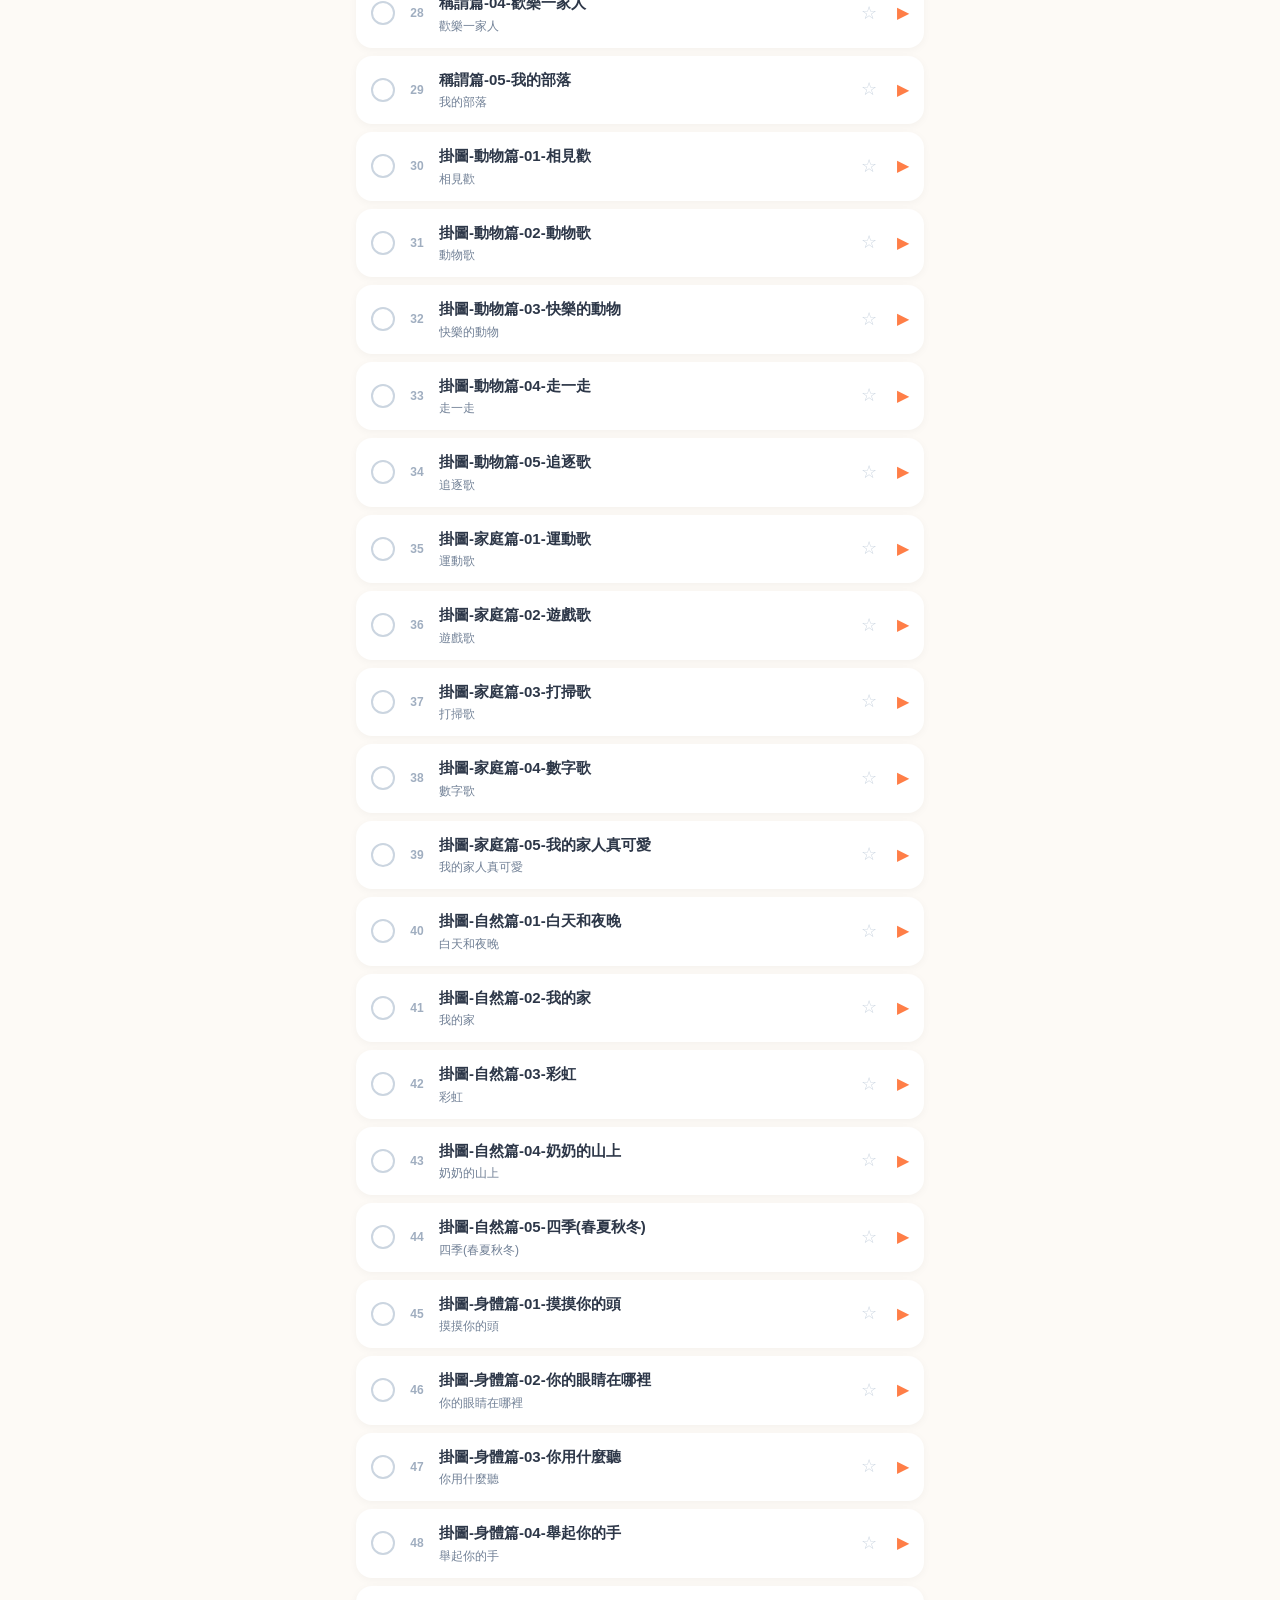
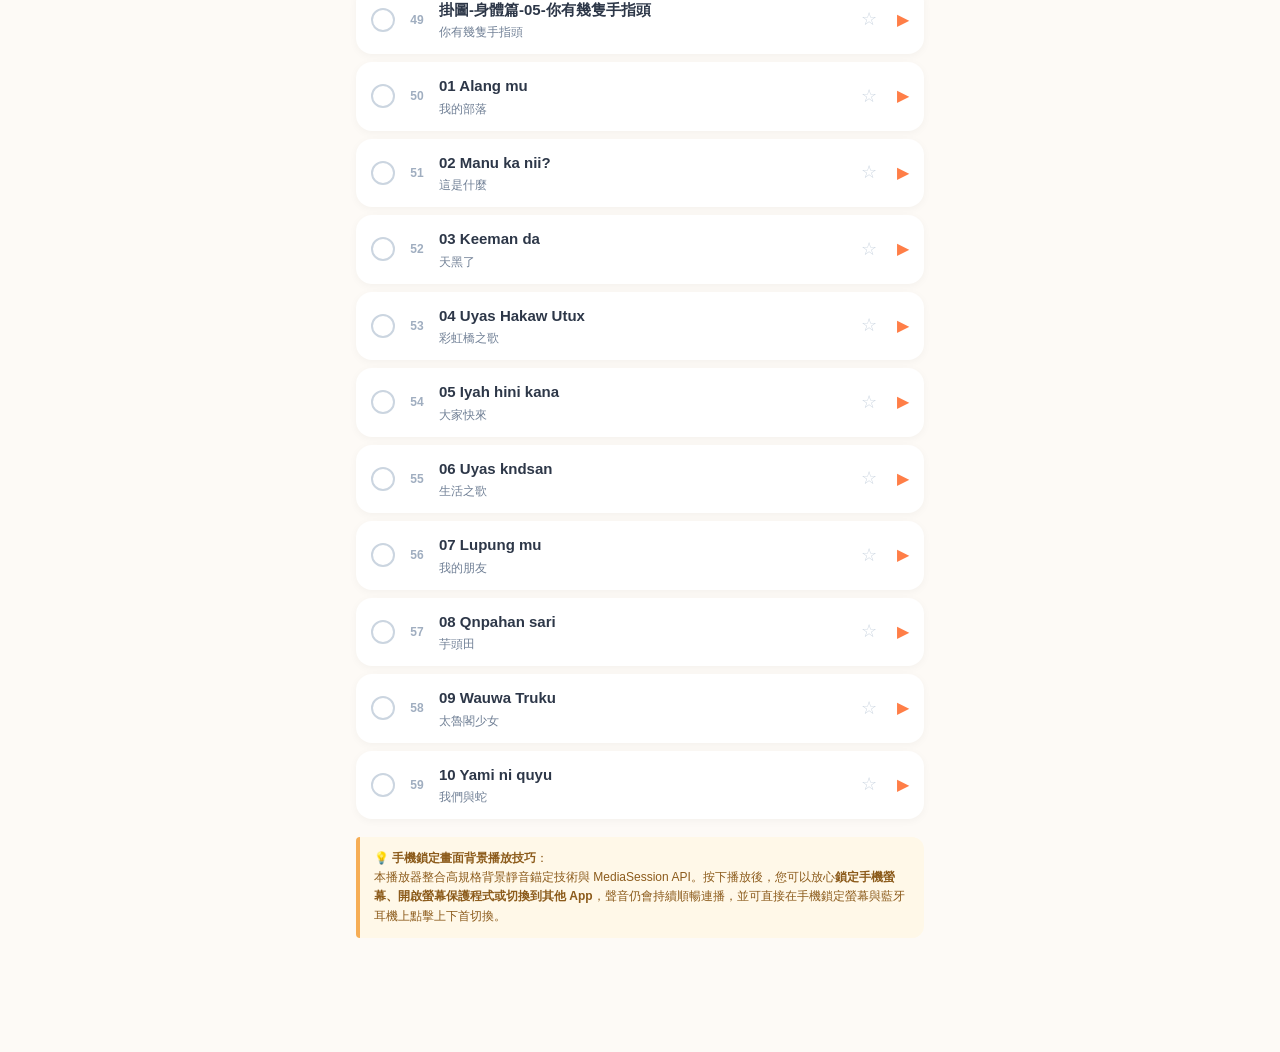
==== commit 732785b8: "fix: 重構情境歌單為100%純兒歌篩選(徹底剔除短例句與短單字)，修復ServiceWorker音訊Range放行防截斷，新增全部兒歌連播" ====
--- a/index_bundle.html
+++ b/index_bundle.html
@@ -897,11 +897,12 @@
 
   <!-- 分類導航滑桿 -->
   <div class="cat-scroll-container">
-    <button class="cat-pill active" data-cat="song_wawa">🎵 點讀筆兒歌 (30首)</button>
-    <button class="cat-pill" data-cat="song_chart">🖼️ 掛圖歌謠 (20首)</button>
-    <button class="cat-pill" data-cat="dialogues">💬 幼兒生活例句 (60句)</button>
+    <button class="cat-pill active" data-cat="song_all">🎶 全部兒歌連播</button>
+    <button class="cat-pill" data-cat="song_wawa">🎵 點讀筆兒歌</button>
+    <button class="cat-pill" data-cat="song_chart">🖼️ 掛圖歌謠</button>
+    <button class="cat-pill" data-cat="song_classic">📻 經典歌謠篇</button>
+    <button class="cat-pill" data-cat="dialogues">💬 生活情境例句 (60句)</button>
     <button class="cat-pill" data-cat="vocab_all">🔤 幼兒主題詞彙 (210字)</button>
-    <button class="cat-pill" data-cat="song_classic">📻 經典歌謠篇</button>
     <button class="cat-pill" data-cat="favorites" id="favPill">⭐ 寶寶最愛 (<span id="favCount">0</span>)</button>
     <button class="cat-pill" data-cat="all">🌟 綜合大輪播</button>
   </div>
@@ -910,7 +911,7 @@
   <div class="scenarios-box">
     <div class="scenarios-header">
       <span>🌈 幼兒一日作息情境歌單：</span>
-      <span style="font-size:10px; color:#a0aec0;">點選一鍵磨耳朵</span>
+      <span style="font-size:10px; color:#a0aec0;">100% 純兒歌陪伴・每首完整動聽</span>
     </div>
     <div class="scenario-scroll">
       <button class="scenario-pill" data-cat="scenario_morning">☀️ 晨間起居 (刷牙洗臉早餐)</button>
@@ -1066,7 +1067,7 @@
 
 <!-- 模組化腳本 -->
 <script>
-/** 太魯閣語（Truku）幼兒聽力啟蒙海量資料庫 */
+/** 太魯閣語（Truku）幼兒聽力啟蒙資料庫 */
 const TRUKU_DATA = {
   "lang": "truku",
   "langName": "太魯閣語",
@@ -2781,189 +2782,64 @@
   ],
   "classic_songs": [
     {
-      "title": "01 Alang mu ①",
+      "title": "01 Alang mu",
       "sub": "我的部落",
-      "url": "https://web.klokah.tw/text/sound/17343/214232.mp3"
-    },
-    {
-      "title": "01 Alang mu ②",
-      "sub": "我的部落",
-      "url": "https://web.klokah.tw/text/sound/17343/214233.mp3"
-    },
-    {
-      "title": "02 Manu ka nii? ①",
-      "sub": "這是什麼？",
-      "url": "https://web.klokah.tw/text/sound/17344/214234.mp3"
-    },
-    {
-      "title": "02 Manu ka nii? ②",
-      "sub": "這是什麼？",
-      "url": "https://web.klokah.tw/text/sound/17344/214235.mp3"
-    },
-    {
-      "title": "02 Manu ka nii? ③",
-      "sub": "這是什麼？",
-      "url": "https://web.klokah.tw/text/sound/17344/214236.mp3"
-    },
-    {
-      "title": "02 Manu ka nii? ④",
-      "sub": "這是什麼？",
-      "url": "https://web.klokah.tw/text/sound/17344/214237.mp3"
-    },
-    {
-      "title": "02 Manu ka nii? ⑤",
-      "sub": "這是什麼？",
-      "url": "https://web.klokah.tw/text/sound/17344/214238.mp3"
-    },
-    {
-      "title": "03 Keeman da ①",
+      "url": "audio/classic/truku_classic_01.mp3",
+      "type": "full_song"
+    },
+    {
+      "title": "02 Manu ka nii?",
+      "sub": "這是什麼",
+      "url": "audio/classic/truku_classic_02.mp3",
+      "type": "full_song"
+    },
+    {
+      "title": "03 Keeman da",
       "sub": "天黑了",
-      "url": "https://web.klokah.tw/text/sound/17345/214239.mp3"
-    },
-    {
-      "title": "03 Keeman da ②",
-      "sub": "天黑了",
-      "url": "https://web.klokah.tw/text/sound/17345/214240.mp3"
-    },
-    {
-      "title": "04 Uyas Hakaw Utux ①",
-      "sub": "靈橋歌",
-      "url": "https://web.klokah.tw/text/sound/17346/214241.mp3"
-    },
-    {
-      "title": "04 Uyas Hakaw Utux ②",
-      "sub": "靈橋歌",
-      "url": "https://web.klokah.tw/text/sound/17346/214242.mp3"
-    },
-    {
-      "title": "04 Uyas Hakaw Utux ③",
-      "sub": "靈橋歌",
-      "url": "https://web.klokah.tw/text/sound/17346/214243.mp3"
-    },
-    {
-      "title": "04 Uyas Hakaw Utux ④",
-      "sub": "靈橋歌",
-      "url": "https://web.klokah.tw/text/sound/17346/214244.mp3"
-    },
-    {
-      "title": "05 Iyah hini kana ①",
-      "sub": "大家一起來",
-      "url": "https://web.klokah.tw/text/sound/17347/214245.mp3"
-    },
-    {
-      "title": "05 Iyah hini kana ②",
-      "sub": "大家一起來",
-      "url": "https://web.klokah.tw/text/sound/17347/214246.mp3"
-    },
-    {
-      "title": "05 Iyah hini kana ③",
-      "sub": "大家一起來",
-      "url": "https://web.klokah.tw/text/sound/17347/214247.mp3"
-    },
-    {
-      "title": "06 Uyas kndsan ①",
-      "sub": "生活歌",
-      "url": "https://web.klokah.tw/text/sound/17348/214248.mp3"
-    },
-    {
-      "title": "06 Uyas kndsan ②",
-      "sub": "生活歌",
-      "url": "https://web.klokah.tw/text/sound/17348/214249.mp3"
-    },
-    {
-      "title": "06 Uyas kndsan ③",
-      "sub": "生活歌",
-      "url": "https://web.klokah.tw/text/sound/17348/214250.mp3"
-    },
-    {
-      "title": "06 Uyas kndsan ④",
-      "sub": "生活歌",
-      "url": "https://web.klokah.tw/text/sound/17348/214251.mp3"
-    },
-    {
-      "title": "06 Uyas kndsan ⑤",
-      "sub": "生活歌",
-      "url": "https://web.klokah.tw/text/sound/17348/214252.mp3"
-    },
-    {
-      "title": "06 Uyas kndsan ⑥",
-      "sub": "生活歌",
-      "url": "https://web.klokah.tw/text/sound/17348/214253.mp3"
-    },
-    {
-      "title": "06 Uyas kndsan ⑦",
-      "sub": "生活歌",
-      "url": "https://web.klokah.tw/text/sound/17348/214254.mp3"
-    },
-    {
-      "title": "06 Uyas kndsan ⑧",
-      "sub": "生活歌",
-      "url": "https://web.klokah.tw/text/sound/17348/214255.mp3"
-    },
-    {
-      "title": "07 Lupung mu ①",
+      "url": "audio/classic/truku_classic_03.mp3",
+      "type": "full_song"
+    },
+    {
+      "title": "04 Uyas Hakaw Utux",
+      "sub": "彩虹橋之歌",
+      "url": "audio/classic/truku_classic_04.mp3",
+      "type": "full_song"
+    },
+    {
+      "title": "05 Iyah hini kana",
+      "sub": "大家快來",
+      "url": "audio/classic/truku_classic_05.mp3",
+      "type": "full_song"
+    },
+    {
+      "title": "06 Uyas kndsan",
+      "sub": "生活之歌",
+      "url": "audio/classic/truku_classic_06.mp3",
+      "type": "full_song"
+    },
+    {
+      "title": "07 Lupung mu",
       "sub": "我的朋友",
-      "url": "https://web.klokah.tw/text/sound/17349/214256.mp3"
-    },
-    {
-      "title": "07 Lupung mu ②",
-      "sub": "我的朋友",
-      "url": "https://web.klokah.tw/text/sound/17349/214257.mp3"
-    },
-    {
-      "title": "07 Lupung mu ③",
-      "sub": "我的朋友",
-      "url": "https://web.klokah.tw/text/sound/17349/214258.mp3"
-    },
-    {
-      "title": "07 Lupung mu ④",
-      "sub": "我的朋友",
-      "url": "https://web.klokah.tw/text/sound/17349/214259.mp3"
-    },
-    {
-      "title": "08 Qnpahan sari ①",
+      "url": "audio/classic/truku_classic_07.mp3",
+      "type": "full_song"
+    },
+    {
+      "title": "08 Qnpahan sari",
       "sub": "芋頭田",
-      "url": "https://web.klokah.tw/text/sound/17350/214260.mp3"
-    },
-    {
-      "title": "08 Qnpahan sari ②",
-      "sub": "芋頭田",
-      "url": "https://web.klokah.tw/text/sound/17350/214261.mp3"
-    },
-    {
-      "title": "08 Qnpahan sari ③",
-      "sub": "芋頭田",
-      "url": "https://web.klokah.tw/text/sound/17350/214262.mp3"
-    },
-    {
-      "title": "08 Qnpahan sari ④",
-      "sub": "芋頭田",
-      "url": "https://web.klokah.tw/text/sound/17350/214263.mp3"
-    },
-    {
-      "title": "09 Wauwa Truku ①",
-      "sub": "太魯閣族女孩",
-      "url": "https://web.klokah.tw/text/sound/17351/214264.mp3"
-    },
-    {
-      "title": "09 Wauwa Truku ②",
-      "sub": "太魯閣族女孩",
-      "url": "https://web.klokah.tw/text/sound/17351/214265.mp3"
-    },
-    {
-      "title": "10 Yami ni quyu ①",
-      "sub": "我們和蛇",
-      "url": "https://web.klokah.tw/text/sound/17352/214266.mp3"
-    },
-    {
-      "title": "10 Yami ni quyu ②",
-      "sub": "我們和蛇",
-      "url": "https://web.klokah.tw/text/sound/17352/214267.mp3"
-    },
-    {
-      "title": "10 Yami ni quyu ③",
-      "sub": "我們和蛇",
-      "url": "https://web.klokah.tw/text/sound/17352/214268.mp3"
+      "url": "audio/classic/truku_classic_08.mp3",
+      "type": "full_song"
+    },
+    {
+      "title": "09 Wauwa Truku",
+      "sub": "太魯閣少女",
+      "url": "audio/classic/truku_classic_09.mp3",
+      "type": "full_song"
+    },
+    {
+      "title": "10 Yami ni quyu",
+      "sub": "我們與蛇",
+      "url": "audio/classic/truku_classic_10.mp3",
+      "type": "full_song"
     }
   ],
   "dialogues": [
@@ -7383,7 +7259,7 @@
       "tid": 8005,
       "title": "掛圖-家庭篇-04-數字歌",
       "sub": "數字歌",
-      "url": "https://web.klokah.tw/text/sound/8005/99034.mp3",
+      "url": "audio/chart/amis_chart_8005.mp3",
       "type": "full_song",
       "lyrics": [
         {
@@ -7926,184 +7802,64 @@
   ],
   "classic_songs": [
     {
-      "title": "01 Micudad ①",
-      "sub": "上學",
-      "url": "https://web.klokah.tw/text/sound/16157/203259.mp3"
-    },
-    {
-      "title": "01 Micudad ②",
-      "sub": "上學",
-      "url": "https://web.klokah.tw/text/sound/16157/203260.mp3"
-    },
-    {
-      "title": "01 Micudad ③",
-      "sub": "上學",
-      "url": "https://web.klokah.tw/text/sound/16157/203261.mp3"
-    },
-    {
-      "title": "01 Micudad ④",
-      "sub": "上學",
-      "url": "https://web.klokah.tw/text/sound/16157/203262.mp3"
-    },
-    {
-      "title": "02 Cima kiso? ①",
-      "sub": "你是誰?",
-      "url": "https://web.klokah.tw/text/sound/16158/203263.mp3"
-    },
-    {
-      "title": "02 Cima kiso? ②",
-      "sub": "你是誰?",
-      "url": "https://web.klokah.tw/text/sound/16158/203264.mp3"
-    },
-    {
-      "title": "03 Sorita^ ①",
-      "sub": "章魚",
-      "url": "https://web.klokah.tw/text/sound/16159/203265.mp3"
-    },
-    {
-      "title": "03 Sorita^ ②",
-      "sub": "章魚",
-      "url": "https://web.klokah.tw/text/sound/16159/203266.mp3"
-    },
-    {
-      "title": "03 Sorita^ ③",
-      "sub": "章魚",
-      "url": "https://web.klokah.tw/text/sound/16159/203267.mp3"
-    },
-    {
-      "title": "03 Sorita^ ④",
-      "sub": "章魚",
-      "url": "https://web.klokah.tw/text/sound/16159/203268.mp3"
-    },
-    {
-      "title": "03 Sorita^ ⑤",
-      "sub": "章魚",
-      "url": "https://web.klokah.tw/text/sound/16159/203269.mp3"
-    },
-    {
-      "title": "03 Sorita^ ⑥",
-      "sub": "章魚",
-      "url": "https://web.klokah.tw/text/sound/16159/203270.mp3"
-    },
-    {
-      "title": "03 Sorita^ ⑦",
-      "sub": "章魚",
-      "url": "https://web.klokah.tw/text/sound/16159/203271.mp3"
-    },
-    {
-      "title": "03 Sorita^ ⑧",
-      "sub": "章魚",
-      "url": "https://web.klokah.tw/text/sound/16159/203272.mp3"
-    },
-    {
-      "title": "04 Mi'ocil ①",
-      "sub": "跟屁蟲",
-      "url": "https://web.klokah.tw/text/sound/16160/203273.mp3"
-    },
-    {
-      "title": "04 Mi'ocil ②",
-      "sub": "跟屁蟲",
-      "url": "https://web.klokah.tw/text/sound/16160/203274.mp3"
-    },
-    {
-      "title": "05 'Alopal ①",
+      "title": "01 Micudad",
+      "sub": "上學歌",
+      "url": "audio/classic/amis_classic_01.mp3",
+      "type": "full_song"
+    },
+    {
+      "title": "02 Cima kiso?",
+      "sub": "你是誰",
+      "url": "audio/classic/amis_classic_02.mp3",
+      "type": "full_song"
+    },
+    {
+      "title": "03 Sorita^",
+      "sub": "雪橇",
+      "url": "audio/classic/amis_classic_03.mp3",
+      "type": "full_song"
+    },
+    {
+      "title": "04 Mi'ocil",
+      "sub": "盪鞦韆",
+      "url": "audio/classic/amis_classic_04.mp3",
+      "type": "full_song"
+    },
+    {
+      "title": "05 'Alopal",
       "sub": "小柿子",
-      "url": "https://web.klokah.tw/text/sound/16161/203275.mp3"
-    },
-    {
-      "title": "05 'Alopal ②",
-      "sub": "小柿子",
-      "url": "https://web.klokah.tw/text/sound/16161/203276.mp3"
-    },
-    {
-      "title": "05 'Alopal ③",
-      "sub": "小柿子",
-      "url": "https://web.klokah.tw/text/sound/16161/203431.mp3"
-    },
-    {
-      "title": "05 'Alopal ④",
-      "sub": "小柿子",
-      "url": "https://web.klokah.tw/text/sound/16161/203432.mp3"
-    },
-    {
-      "title": "05 'Alopal ⑤",
-      "sub": "小柿子",
-      "url": "https://web.klokah.tw/text/sound/16161/203277.mp3"
-    },
-    {
-      "title": "06 Koliciw ①",
-      "sub": "腳踏車",
-      "url": "https://web.klokah.tw/text/sound/16162/203278.mp3"
-    },
-    {
-      "title": "06 Koliciw ②",
-      "sub": "腳踏車",
-      "url": "https://web.klokah.tw/text/sound/16162/203279.mp3"
-    },
-    {
-      "title": "07 Tolawtolaw ①",
-      "sub": "白鷺鷥",
-      "url": "https://web.klokah.tw/text/sound/16163/203280.mp3"
-    },
-    {
-      "title": "07 Tolawtolaw ②",
-      "sub": "白鷺鷥",
-      "url": "https://web.klokah.tw/text/sound/16163/203281.mp3"
-    },
-    {
-      "title": "07 Tolawtolaw ③",
-      "sub": "白鷺鷥",
-      "url": "https://web.klokah.tw/text/sound/16163/203282.mp3"
-    },
-    {
-      "title": "07 Tolawtolaw ④",
-      "sub": "白鷺鷥",
-      "url": "https://web.klokah.tw/text/sound/16163/203433.mp3"
-    },
-    {
-      "title": "08 Takola' ①",
-      "sub": "小青蛙",
-      "url": "https://web.klokah.tw/text/sound/16164/203283.mp3"
-    },
-    {
-      "title": "08 Takola' ②",
-      "sub": "小青蛙",
-      "url": "https://web.klokah.tw/text/sound/16164/203285.mp3"
-    },
-    {
-      "title": "08 Takola' ③",
-      "sub": "小青蛙",
-      "url": "https://web.klokah.tw/text/sound/16164/203286.mp3"
-    },
-    {
-      "title": "09 Kiso kako cingra ①",
+      "url": "audio/classic/amis_classic_05.mp3",
+      "type": "full_song"
+    },
+    {
+      "title": "06 Koliciw",
+      "sub": "車輪",
+      "url": "audio/classic/amis_classic_06.mp3",
+      "type": "full_song"
+    },
+    {
+      "title": "07 Tolawtolaw",
+      "sub": "蜻蜓",
+      "url": "audio/classic/amis_classic_07.mp3",
+      "type": "full_song"
+    },
+    {
+      "title": "08 Takola'",
+      "sub": "青蛙",
+      "url": "audio/classic/amis_classic_08.mp3",
+      "type": "full_song"
+    },
+    {
+      "title": "09 Kiso kako cingra",
       "sub": "你我他",
-      "url": "https://web.klokah.tw/text/sound/16165/203287.mp3"
-    },
-    {
-      "title": "09 Kiso kako cingra ②",
-      "sub": "你我他",
-      "url": "https://web.klokah.tw/text/sound/16165/203288.mp3"
-    },
-    {
-      "title": "09 Kiso kako cingra ③",
-      "sub": "你我他",
-      "url": "https://web.klokah.tw/text/sound/16165/203289.mp3"
-    },
-    {
-      "title": "09 Kiso kako cingra ④",
-      "sub": "你我他",
-      "url": "https://web.klokah.tw/text/sound/16165/203290.mp3"
-    },
-    {
-      "title": "10 Makalat no kakonah kako ①",
-      "sub": "螞蟻欺侮我",
-      "url": "https://web.klokah.tw/text/sound/16166/203291.mp3"
-    },
-    {
-      "title": "10 Makalat no kakonah kako ②",
-      "sub": "螞蟻欺侮我",
-      "url": "https://web.klokah.tw/text/sound/16166/203292.mp3"
+      "url": "audio/classic/amis_classic_09.mp3",
+      "type": "full_song"
+    },
+    {
+      "title": "10 Makalat no kakonah kako",
+      "sub": "我被螞蟻咬",
+      "url": "audio/classic/amis_classic_10.mp3",
+      "type": "full_song"
     }
   ],
   "dialogues": [
@@ -11215,10 +10971,14 @@
       ...data.lima.map(s => ({ ...s, catType: "vocab" }))
     ];
 
-    const allItems = [
+    const allSongs = [
       ...data.wawa_songs.map(s => ({ ...s, catType: "song" })),
       ...data.chart_songs.map(s => ({ ...s, catType: "song" })),
-      ...data.classic_songs.map(s => ({ ...s, catType: "classic" })),
+      ...data.classic_songs.map(s => ({ ...s, catType: "classic" }))
+    ];
+
+    const allItems = [
+      ...allSongs,
       ...data.dialogues.map(s => ({ ...s, catType: "dialogue" })),
       ...allVocab
     ];
@@ -11232,6 +10992,9 @@
         break;
       case "song_classic":
         list = data.classic_songs.map(s => ({ ...s, catType: "classic" }));
+        break;
+      case "song_all":
+        list = allSongs;
         break;
       case "dialogues":
         list = data.dialogues.map(s => ({ ...s, catType: "dialogue" }));
@@ -11273,29 +11036,25 @@
         list = data.lima.map(s => ({ ...s, catType: "vocab" }));
         break;
       case "scenario_morning": {
-        const kw = ['起床', '刷牙', '洗臉', '洗手', '早餐', '吃飽', '早安', '長大', '相見歡', '衣服', '鞋子', '太陽'];
-        list = allItems.filter(it => kw.some(k => ((it.title || '') + ' ' + (it.sub || '') + ' ' + (it.unit || '')).includes(k)));
+        // 晨間起居：早安、起床、刷牙、吃飯、上學、相見歡、運動、歡樂、太陽、白天 (100% 純兒歌，絕無短碎句)
+        const kw = ['起', '刷牙', '吃', '早', '相見歡', '上學', '運動', '日', '白天', '歡樂', '快樂', '大家', '部落'];
+        list = allSongs.filter(s => kw.some(k => ((s.title || '') + ' ' + (s.sub || '')).includes(k)));
         break;
       }
       case "scenario_travel": {
-        const kw = ['車', '火車', '飛機', '捷運', '公車', '動物', '山豬', '飛鼠', '鳥', '狗', '貓', '走', '跑', '彩虹', '公園', '學校', '玩'];
-        list = allItems.filter(it => it.category === 'place' || it.category === 'animal' || kw.some(k => ((it.title || '') + ' ' + (it.sub || '') + ' ' + (it.unit || '')).includes(k)));
+        // 外出兜風：動物、車、交通、出遊、走走、跑、大自然、彩虹 (100% 純兒歌，絕無短碎句)
+        const kw = ['動物', '山豬', '貓', '鳥', '飛鼠', '青蛙', '小魚', '魚', '走', '追逐', '車', '雪橇', '鞦韆', '彩虹', '玩', '手指'];
+        list = allSongs.filter(s => kw.some(k => ((s.title || '') + ' ' + (s.sub || '')).includes(k)));
         break;
       }
       case "scenario_bedtime": {
-        const kw = ['睡覺', '睡', '床', '月亮', '星星', '天黑', '安靜', '夜晚', '晚安', '摸摸頭', '搖籃', '休息', '收拾', '玩具'];
-        list = allItems.filter(it => kw.some(k => ((it.title || '') + ' ' + (it.sub || '') + ' ' + (it.unit || '')).includes(k)));
+        // 睡前哄睡：夜空、星、月、天黑、晚、靜、收玩具、摸摸頭、家、奶奶、四季、祈福、彩虹橋 (100% 純兒歌，絕無短碎句)
+        const kw = ['天黑', '夜', '晚', '收玩具', '頭', '家', '奶奶', '四季', '祈福', '祖靈', '月', '星'];
+        list = allSongs.filter(s => kw.some(k => ((s.title || '') + ' ' + (s.sub || '')).includes(k)));
         break;
       }
       case "favorites":
         list = allItems.filter(it => favoritesSet.has(getItemKey(it, currentLang)));
-        break;
-      case "song_all":
-        list = [
-          ...data.wawa_songs.map(s => ({ ...s, catType: "song" })),
-          ...data.chart_songs.map(s => ({ ...s, catType: "song" })),
-          ...data.classic_songs.map(s => ({ ...s, catType: "classic" }))
-        ];
         break;
       case "all":
       default:
@@ -11349,8 +11108,8 @@
       album: `幼兒族語啟蒙 (${langLabel})`
     });
 
-    // 判斷是否為兒歌全曲模式（若本身就是 full_song 或當前處於 song_continuous 模式）
-    const isSong = item.catType === "song" || item.catType === "classic" || item.type === "full_song" || playMode === "song_continuous";
+    // 判斷是否為兒歌全曲（僅純兒歌走全曲播放，非兒歌之詞彙與例句維持磨耳朵發音與停頓）
+    const isSong = item.catType === "song" || item.catType === "classic" || item.type === "full_song";
 
     if (isSong) {
       // === 兒歌全曲連續播放邏輯 ===
@@ -11834,7 +11593,7 @@
   function init() {
     // 讀取 URL 初始參數（若有指定情境或最愛）
     const urlParams = new URLSearchParams(window.location.search);
-    const initialCat = urlParams.get('cat') || "song_wawa";
+    const initialCat = urlParams.get('cat') || "song_all";
     const initialLang = urlParams.get('lang') || "truku";
 
     // 初始化最愛狀態
@@ -11946,10 +11705,8 @@
       });
     }
 
-    // 若初始有自訂分類，同步高亮
-    if (initialCat !== "song_wawa") {
-      setActiveCategory(initialCat);
-    }
+    // 同步高亮初始分類
+    setActiveCategory(initialCat);
 
     // 綁定磨耳朵模式切換
     document.querySelectorAll('.mode-btn').forEach(btn => {
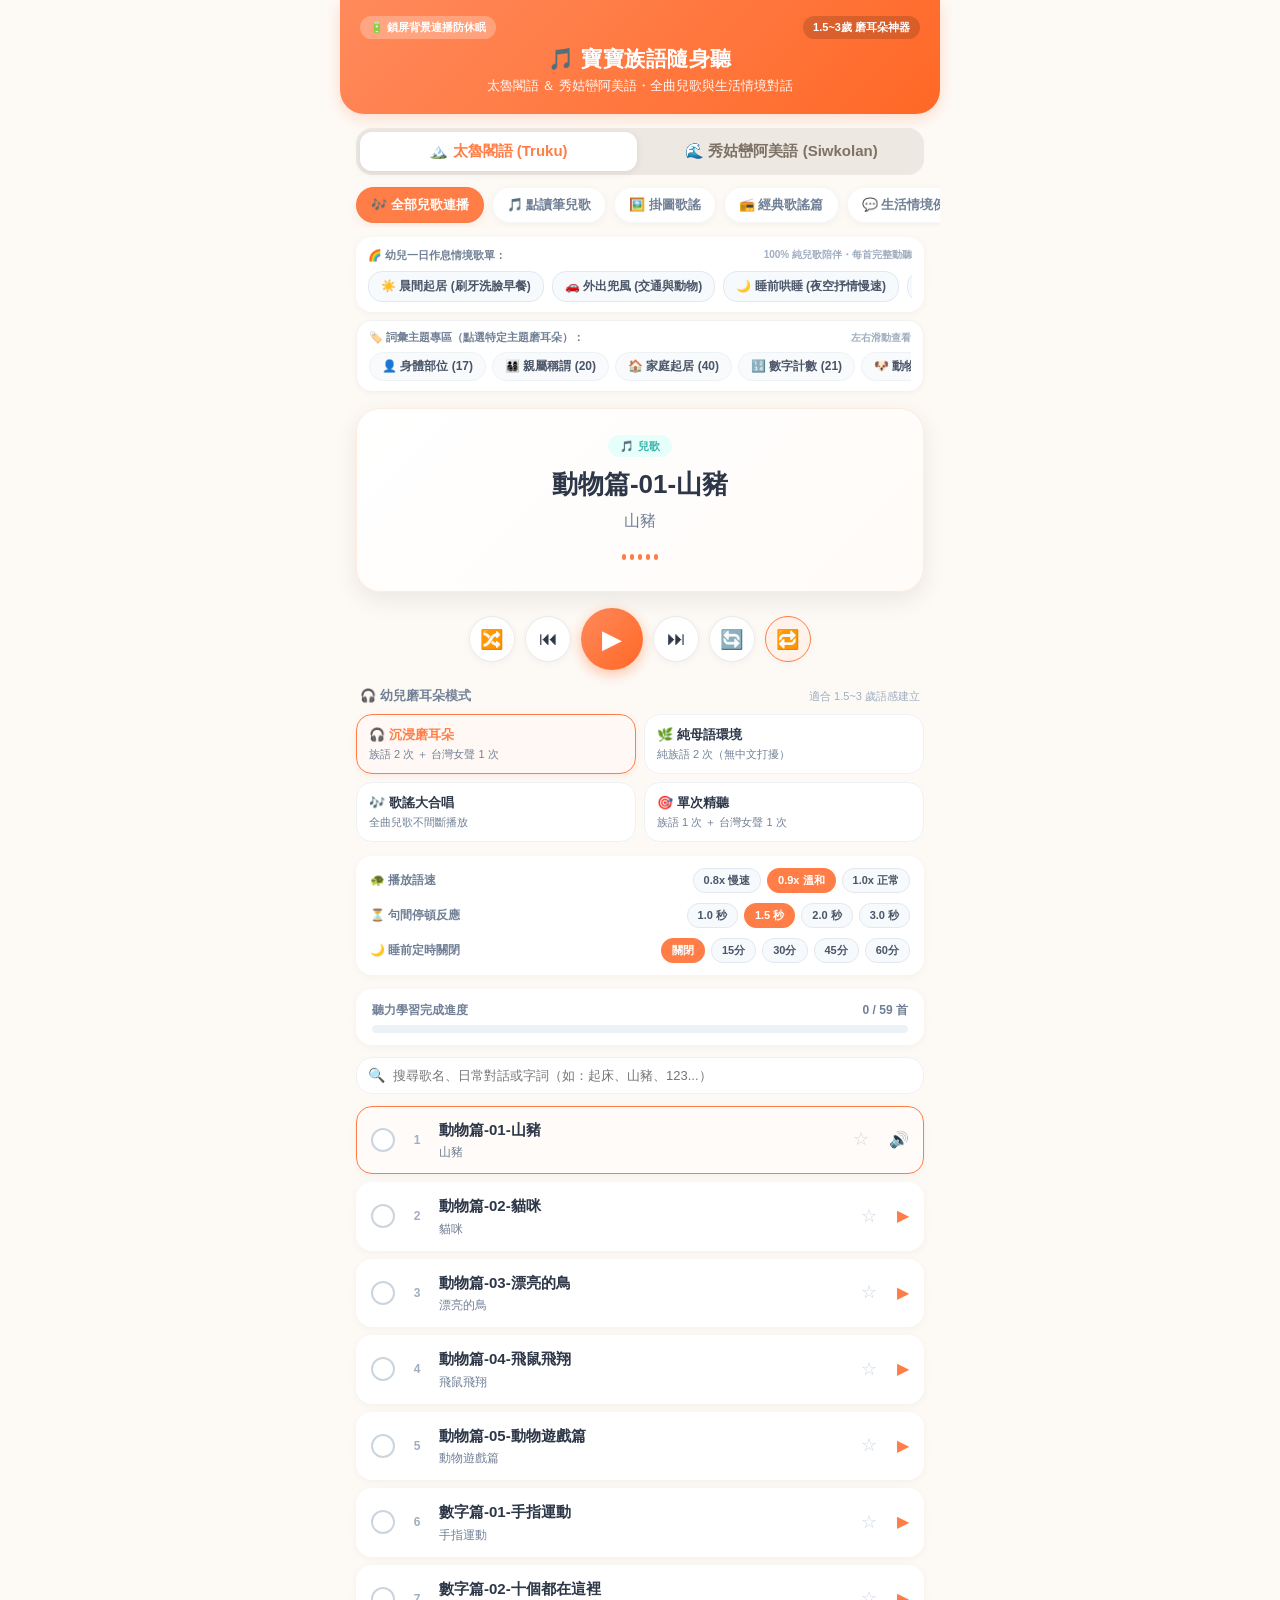
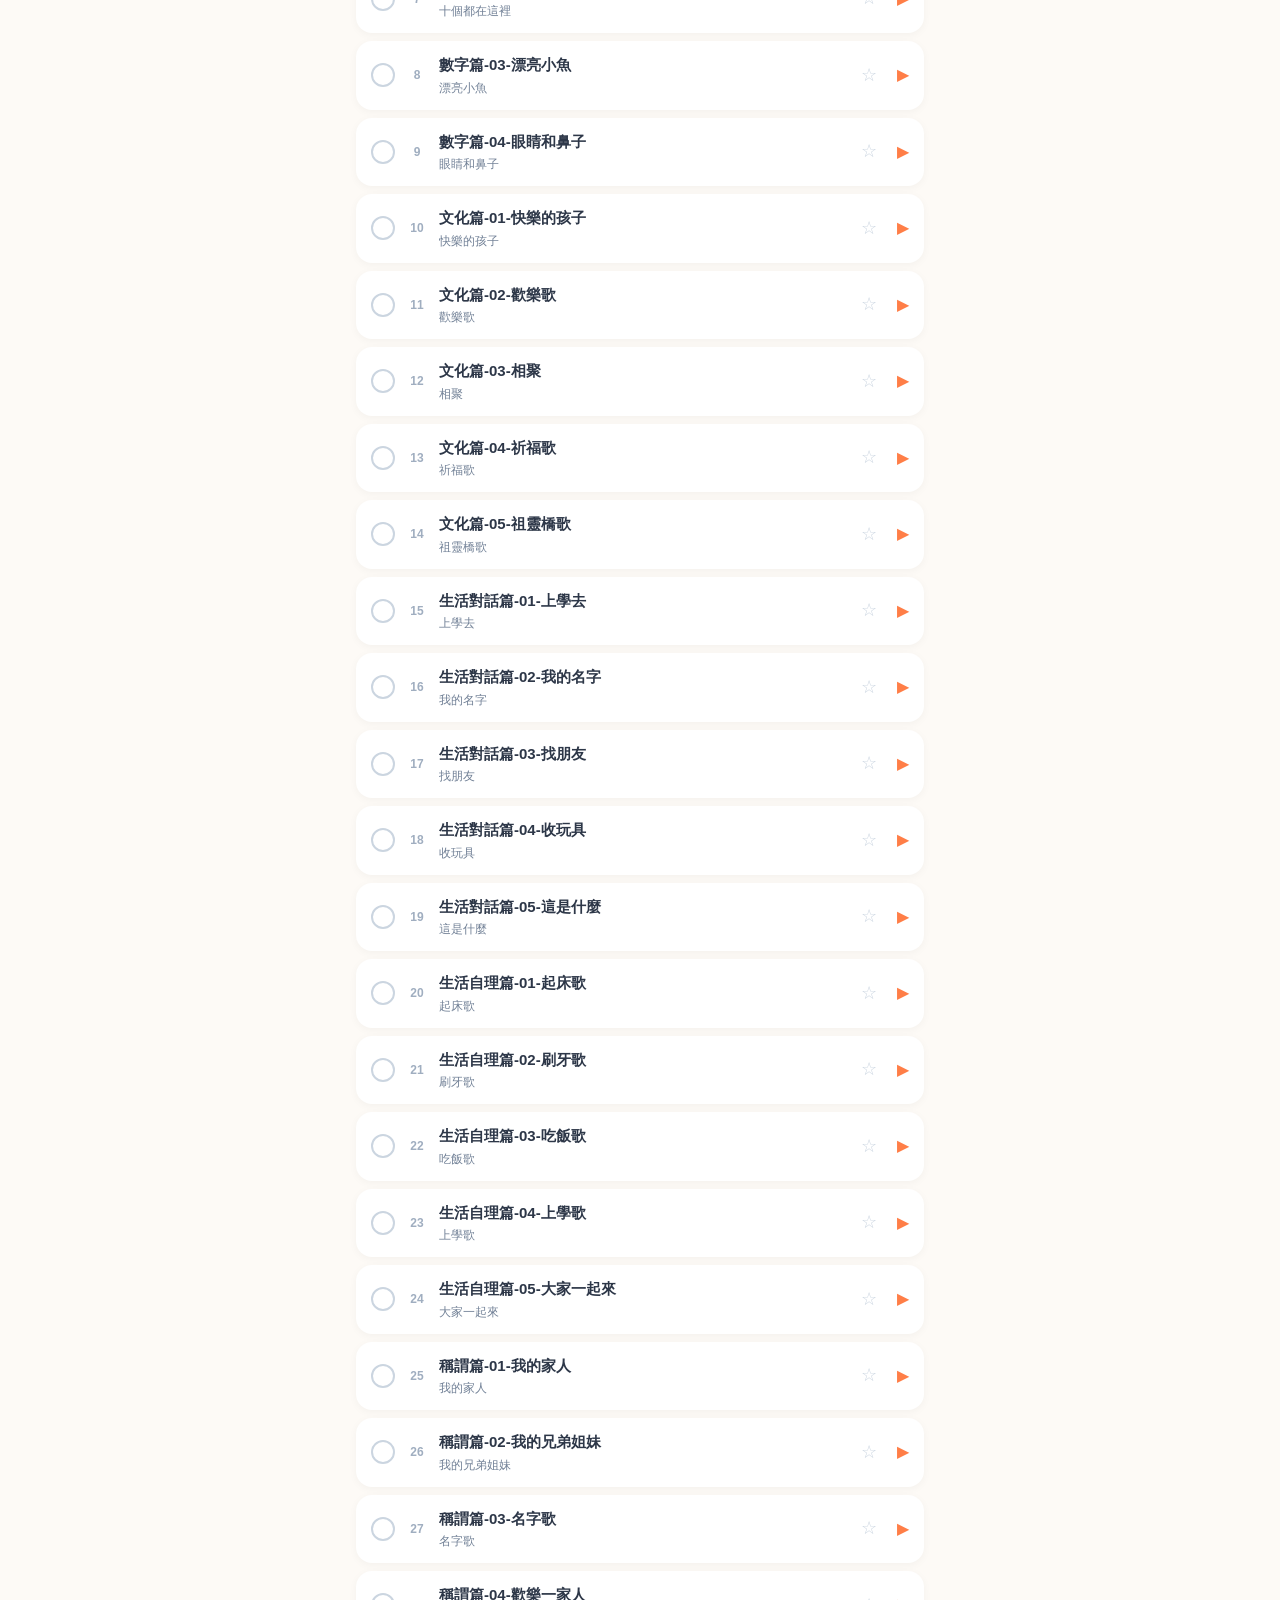
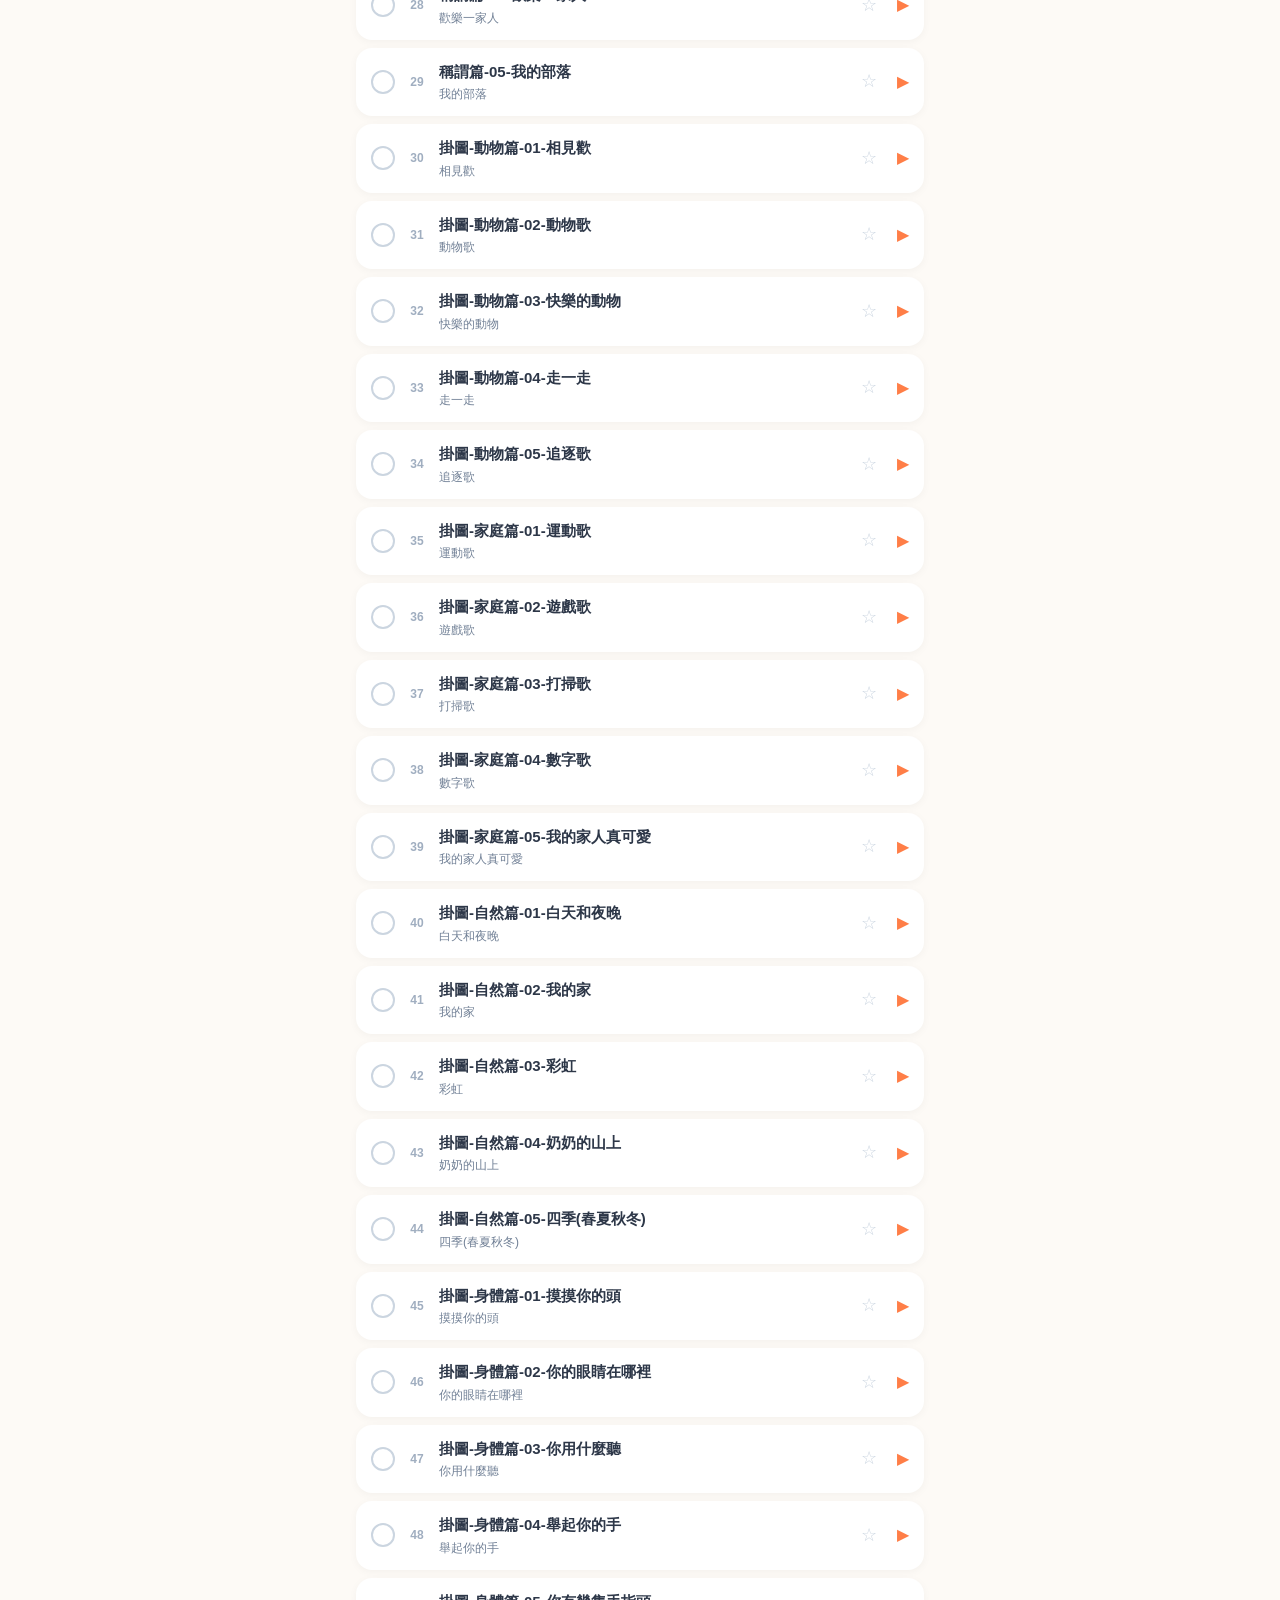
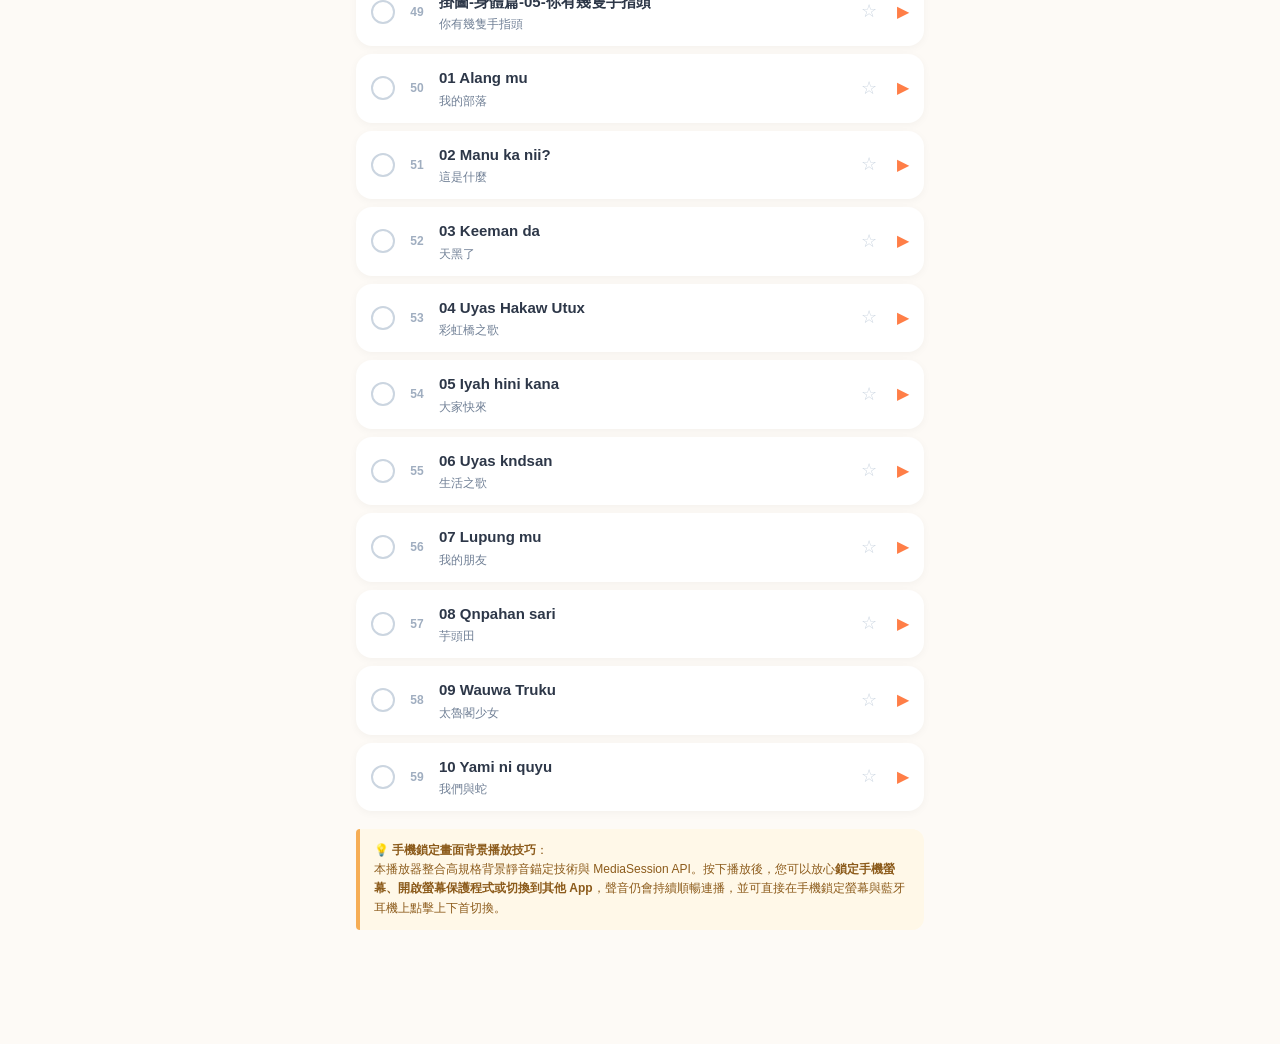
==== commit e09178d3: "fix: resolve audio truncation, audio focus conflict, auto-retry pipeline & add replay button" ====
--- a/index_bundle.html
+++ b/index_bundle.html
@@ -308,17 +308,18 @@
   display: flex;
   align-items: center;
   justify-content: center;
-  gap: 16px;
-  margin: 16px 16px 0;
+  gap: 10px;
+  margin: 16px 12px 0;
+  flex-wrap: nowrap;
 }
 
 .ctrl-btn {
   background: white;
-  border: 1px solid rgba(0,0,0,0.06);
+  border: 1px solid rgba(0,0,0,0.08);
   border-radius: 50%;
-  width: 52px;
-  height: 52px;
-  font-size: 20px;
+  width: 46px;
+  height: 46px;
+  font-size: 19px;
   box-shadow: var(--shadow-sm);
   display: flex;
   align-items: center;
@@ -326,18 +327,19 @@
   cursor: pointer;
   color: var(--text-main);
   transition: all 0.15s ease;
+  flex-shrink: 0;
 }
 
 .ctrl-btn:active {
-  transform: scale(0.92);
+  transform: scale(0.90);
 }
 
 .ctrl-btn.play-btn {
-  width: 70px;
-  height: 70px;
+  width: 62px;
+  height: 62px;
   background: linear-gradient(135deg, #ff8a5c 0%, #ff6826 100%);
   color: white;
-  font-size: 28px;
+  font-size: 26px;
   box-shadow: 0 4px 14px rgba(255, 104, 38, 0.4);
   border: none;
 }
@@ -346,6 +348,19 @@
   color: var(--primary);
   border-color: var(--primary);
   background: var(--primary-light);
+}
+
+.ctrl-btn.loop-one {
+  background: #fef3c7 !important;
+  border-color: #f59e0b !important;
+  color: #b45309 !important;
+  box-shadow: 0 0 10px rgba(245, 158, 11, 0.45) !important;
+  animation: pulse-gold 2s infinite ease-in-out;
+}
+
+@keyframes pulse-gold {
+  0%, 100% { transform: scale(1); box-shadow: 0 0 10px rgba(245, 158, 11, 0.45); }
+  50% { transform: scale(1.05); box-shadow: 0 0 16px rgba(245, 158, 11, 0.7); }
 }
 
 /* Play Mode Selector */
@@ -961,6 +976,7 @@
     <button class="ctrl-btn" id="prevBtn" title="上一首">⏮</button>
     <button class="ctrl-btn play-btn" id="playBtn" title="播放 / 暫停">▶</button>
     <button class="ctrl-btn" id="nextBtn" title="下一首">⏭</button>
+    <button class="ctrl-btn" id="replayBtn" title="從頭重播這首歌">🔄</button>
     <button class="ctrl-btn active" id="loopBtn" title="循環模式：整輪循環 🔁 / 單曲循環 🔂 / 順序播放 ➡️">🔁</button>
   </div>
 
@@ -1059,13 +1075,14 @@
     <div class="mini-sub" id="miniSub">-</div>
   </div>
   <div class="mini-controls">
-    <button class="mini-btn" id="miniPrevBtn">⏮</button>
-    <button class="mini-btn play" id="miniPlayBtn">▶</button>
-    <button class="mini-btn" id="miniNextBtn">⏭</button>
+    <button class="mini-btn" id="miniPrevBtn" title="上一首">⏮</button>
+    <button class="mini-btn" id="miniReplayBtn" title="從頭重播">🔄</button>
+    <button class="mini-btn play" id="miniPlayBtn" title="播放 / 暫停">▶</button>
+    <button class="mini-btn" id="miniNextBtn" title="下一首">⏭</button>
   </div>
 </div>
 
-<!-- 模組化腳本 -->
+
 <script>
 /** 太魯閣語（Truku）幼兒聽力啟蒙資料庫 */
 const TRUKU_DATA = {
@@ -6132,7 +6149,7 @@
       "tid": 653,
       "title": "文化篇-03-相聚",
       "sub": "相聚",
-      "url": "https://web.klokah.tw/text/sound/653/12230.mp3",
+      "url": "audio/wawa/amis_653_full.mp3",
       "type": "full_song",
       "lyrics": [
         {
@@ -6162,7 +6179,7 @@
       "tid": 654,
       "title": "文化篇-04-祈福歌",
       "sub": "祈福歌",
-      "url": "https://web.klokah.tw/text/sound/654/12234.mp3",
+      "url": "audio/wawa/amis_654_full.mp3",
       "type": "full_song",
       "lyrics": [
         {
@@ -6457,7 +6474,7 @@
       "tid": 684,
       "title": "生活對話篇-05-你是誰",
       "sub": "你是誰",
-      "url": "https://web.klokah.tw/text/sound/684/13020.mp3",
+      "url": "audio/wawa/amis_684_full.mp3",
       "type": "full_song",
       "lyrics": [
         {
@@ -6652,7 +6669,7 @@
       "tid": 677,
       "title": "生活自理篇-05-上學",
       "sub": "上學",
-      "url": "https://web.klokah.tw/text/sound/677/12969.mp3",
+      "url": "audio/wawa/amis_677_full.mp3",
       "type": "full_song",
       "lyrics": [
         {
@@ -10673,54 +10690,141 @@
     isUnlocked = true;
   }
 
+  let currentPlaybackToken = 0;
+
   // 播放指定音訊 URL
   function playUrl(url, playbackRate, onEnded, onError) {
     initPrimaryAudio();
-    startSilentAudio();
+    // 關鍵修復：播放主音訊時暫停靜音音軌，避免搶奪行動裝置（Android / iOS）之系統音訊焦點 (Audio Focus)
+    stopSilentAudio();
     requestWakeLock();
 
+    const thisToken = ++currentPlaybackToken;
     let hasEnded = false;
+    let retryCount = 0;
+    const maxRetries = 2;
+    let lastTime = 0;
 
     // 清理舊回呼
     primaryAudio.onended = null;
     primaryAudio.onerror = null;
-
-    primaryAudio.onended = () => {
-      if (hasEnded) return;
+    primaryAudio.ontimeupdate = null;
+    primaryAudio.onwaiting = null;
+    primaryAudio.onstalled = null;
+
+    primaryAudio.ontimeupdate = () => {
+      if (thisToken !== currentPlaybackToken) return;
+      if (primaryAudio.currentTime > 0) {
+        lastTime = primaryAudio.currentTime;
+      }
+    };
+
+    function finishSuccess() {
+      if (hasEnded || thisToken !== currentPlaybackToken) return;
       hasEnded = true;
       primaryAudio.onended = null;
       primaryAudio.onerror = null;
+      primaryAudio.ontimeupdate = null;
+      primaryAudio.onwaiting = null;
+      primaryAudio.onstalled = null;
       if (typeof onEnded === "function") onEnded();
-    };
-
-    primaryAudio.onerror = (err) => {
-      if (hasEnded) return;
+    }
+
+    function finishError(err) {
+      if (hasEnded || thisToken !== currentPlaybackToken) return;
       hasEnded = true;
       primaryAudio.onended = null;
       primaryAudio.onerror = null;
-      console.warn("AudioEngine playUrl error:", err, url);
-      if (typeof onError === "function") onError(err);
-      else if (typeof onEnded === "function") onEnded(); // 自動降級接續
+      primaryAudio.ontimeupdate = null;
+      primaryAudio.onwaiting = null;
+      primaryAudio.onstalled = null;
+      console.warn("AudioEngine: 播放重試多次後仍失敗，通知上層處理（絕不粗暴切歌）:", url, err);
+      if (typeof onError === "function") {
+        onError(err);
+      }
+      // 嚴正警告：絕不可 fallback 自動調用 onEnded() 導致跳歌！
+    }
+
+    function attemptPlay() {
+      if (thisToken !== currentPlaybackToken || hasEnded) return;
+
+      try {
+        const playPromise = primaryAudio.play();
+        if (playPromise !== undefined) {
+          playPromise.catch((err) => {
+            if (thisToken !== currentPlaybackToken || hasEnded) return;
+            if (err && (err.name === 'AbortError' || err.name === 'NotAllowedError')) {
+              // 使用者切換曲目或手勢暫停，非真實播放錯誤
+              return;
+            }
+            handleFailure(err);
+          });
+        }
+      } catch (e) {
+        handleFailure(e);
+      }
+    }
+
+    function handleFailure(err) {
+      if (hasEnded || thisToken !== currentPlaybackToken) return;
+      if (retryCount < maxRetries) {
+        retryCount++;
+        console.warn(`AudioEngine: 偵測到網路微中斷或解碼抖動，自動斷點重試 (${retryCount}/${maxRetries}) 位於 ${lastTime.toFixed(1)}s:`, url);
+        setTimeout(() => {
+          if (thisToken !== currentPlaybackToken || hasEnded) return;
+          try {
+            primaryAudio.load();
+            if (lastTime > 0.5) {
+              primaryAudio.currentTime = Math.max(0, lastTime - 0.2);
+            }
+            attemptPlay();
+          } catch (e) {
+            handleFailure(e);
+          }
+        }, 1200);
+      } else {
+        finishError(err);
+      }
+    }
+
+    // 歌曲自然結束事件
+    primaryAudio.onended = () => {
+      if (hasEnded || thisToken !== currentPlaybackToken) return;
+      // 防早退保護：若音訊 duration 明確大於 5 秒，但目前播放時間落後總長度超過 2.5 秒（串流未傳完即中斷）
+      if (primaryAudio.duration && primaryAudio.duration > 5 && (primaryAudio.duration - primaryAudio.currentTime > 2.5)) {
+        console.warn(`AudioEngine: 偵測到串流過早截斷 (currentTime=${primaryAudio.currentTime.toFixed(1)}s, duration=${primaryAudio.duration.toFixed(1)}s)，啟動斷點重試續播...`);
+        handleFailure(new Error("Premature stream truncation"));
+        return;
+      }
+      finishSuccess();
     };
 
+    // 錯誤事件
+    primaryAudio.onerror = (e) => {
+      console.warn("AudioEngine error event:", e, "src:", primaryAudio.currentSrc || url);
+      handleFailure(e);
+    };
+
+    // 設定音源與啟動播放
     try {
-      primaryAudio.src = url;
+      if (primaryAudio.src !== url && !primaryAudio.src.endsWith(url)) {
+        primaryAudio.src = url;
+      }
       primaryAudio.playbackRate = playbackRate || 1.0;
-      const playPromise = primaryAudio.play();
-      if (playPromise !== undefined) {
-        playPromise.catch((err) => {
-          if (err && (err.name === 'AbortError' || err.name === 'NotAllowedError')) {
-            // 使用者手動切換或暫停，非真實播放錯誤
-            return;
-          }
-          if (hasEnded) return;
-          hasEnded = true;
-          if (typeof onError === "function") onError(err);
-          else if (typeof onEnded === "function") onEnded();
-        });
-      }
+      attemptPlay();
     } catch (e) {
-      if (!hasEnded && typeof onEnded === "function") onEnded();
+      handleFailure(e);
+    }
+  }
+
+  // 立即重新播放當前歌曲（從頭播放）
+  function replayCurrentAudio() {
+    if (primaryAudio) {
+      try {
+        primaryAudio.currentTime = 0;
+        const p = primaryAudio.play();
+        if (p && typeof p.catch === "function") p.catch(() => {});
+      } catch (e) {}
     }
   }
 
@@ -10861,6 +10965,7 @@
   return {
     unlockUserGesture,
     playUrl,
+    replayCurrentAudio,
     pause,
     stop,
     isPlaying,
@@ -11115,18 +11220,27 @@
       // === 兒歌全曲連續播放邏輯 ===
       AudioEngine.playUrl(item.url, playbackRate, () => {
         if (thisSession !== playbackSessionId || !isPlaying) return;
-        // 間隔停頓後跳下一首
+        // 間隔停頓後依循環模式前進或重播
         const gapMs = Math.max(800, Math.round(sentenceGap * 1000));
         scheduleTask(gapMs, () => {
           if (thisSession !== playbackSessionId || !isPlaying) return;
           goNextAuto();
         });
       }, (err) => {
-        // 出現連線錯誤自動跳下一首
-        scheduleTask(1000, () => {
-          if (thisSession !== playbackSessionId || !isPlaying) return;
-          goNextAuto();
-        });
+        console.warn("CommutePlayer: 歌曲連線重試失敗:", item.title, err);
+        // 若為單曲循環模式，絕不擅自跳至下一首其他歌曲
+        if (loopMode === "one") {
+          scheduleTask(2000, () => {
+            if (thisSession !== playbackSessionId || !isPlaying) return;
+            playCurrentSequence();
+          });
+        } else {
+          // 順序或整輪循環，等待 2.5 秒緩衝後嘗試下一首
+          scheduleTask(2500, () => {
+            if (thisSession !== playbackSessionId || !isPlaying) return;
+            goNextAuto();
+          });
+        }
       });
       return;
     }
@@ -11386,13 +11500,16 @@
     return loopMode;
   }
 
-  // 立即重新播放當前曲目
+  // 立即重新播放當前曲目（從頭播放）
   function replayCurrent() {
     AudioEngine.unlockUserGesture();
     if (!playlist.length) return;
     isPlaying = true;
     AudioEngine.updateMediaSessionState(true);
     if (onStateChangeCb) onStateChangeCb(true);
+    if (typeof AudioEngine.replayCurrentAudio === "function") {
+      AudioEngine.replayCurrentAudio();
+    }
     playCurrentSequence();
   }
 
@@ -11573,6 +11690,7 @@
     playBtn: document.getElementById('playBtn'),
     prevBtn: document.getElementById('prevBtn'),
     nextBtn: document.getElementById('nextBtn'),
+    replayBtn: document.getElementById('replayBtn'),
     shuffleBtn: document.getElementById('shuffleBtn'),
     loopBtn: document.getElementById('loopBtn'),
     playlist: document.getElementById('playlist'),
@@ -11585,6 +11703,7 @@
     miniSub: document.getElementById('miniSub'),
     miniPlayBtn: document.getElementById('miniPlayBtn'),
     miniPrevBtn: document.getElementById('miniPrevBtn'),
+    miniReplayBtn: document.getElementById('miniReplayBtn'),
     miniNextBtn: document.getElementById('miniNextBtn')
   };
 
@@ -11752,9 +11871,21 @@
     el.playBtn.addEventListener('click', () => CommutePlayer.togglePlay());
     el.prevBtn.addEventListener('click', () => CommutePlayer.prev());
     el.nextBtn.addEventListener('click', () => CommutePlayer.next());
+    if (el.replayBtn) {
+      el.replayBtn.addEventListener('click', () => {
+        CommutePlayer.replayCurrent();
+        showToast("🔄 從頭重新播放這首歌");
+      });
+    }
     if (el.miniPlayBtn) el.miniPlayBtn.addEventListener('click', () => CommutePlayer.togglePlay());
     if (el.miniPrevBtn) el.miniPrevBtn.addEventListener('click', () => CommutePlayer.prev());
     if (el.miniNextBtn) el.miniNextBtn.addEventListener('click', () => CommutePlayer.next());
+    if (el.miniReplayBtn) {
+      el.miniReplayBtn.addEventListener('click', () => {
+        CommutePlayer.replayCurrent();
+        showToast("🔄 從頭重新播放這首歌");
+      });
+    }
 
     // 洗牌與循環
     el.shuffleBtn.addEventListener('click', () => {
@@ -12003,6 +12134,7 @@
 
 </script>
 
+
 <!-- Service Worker 註冊 -->
 <script>
   if ('serviceWorker' in navigator) {
